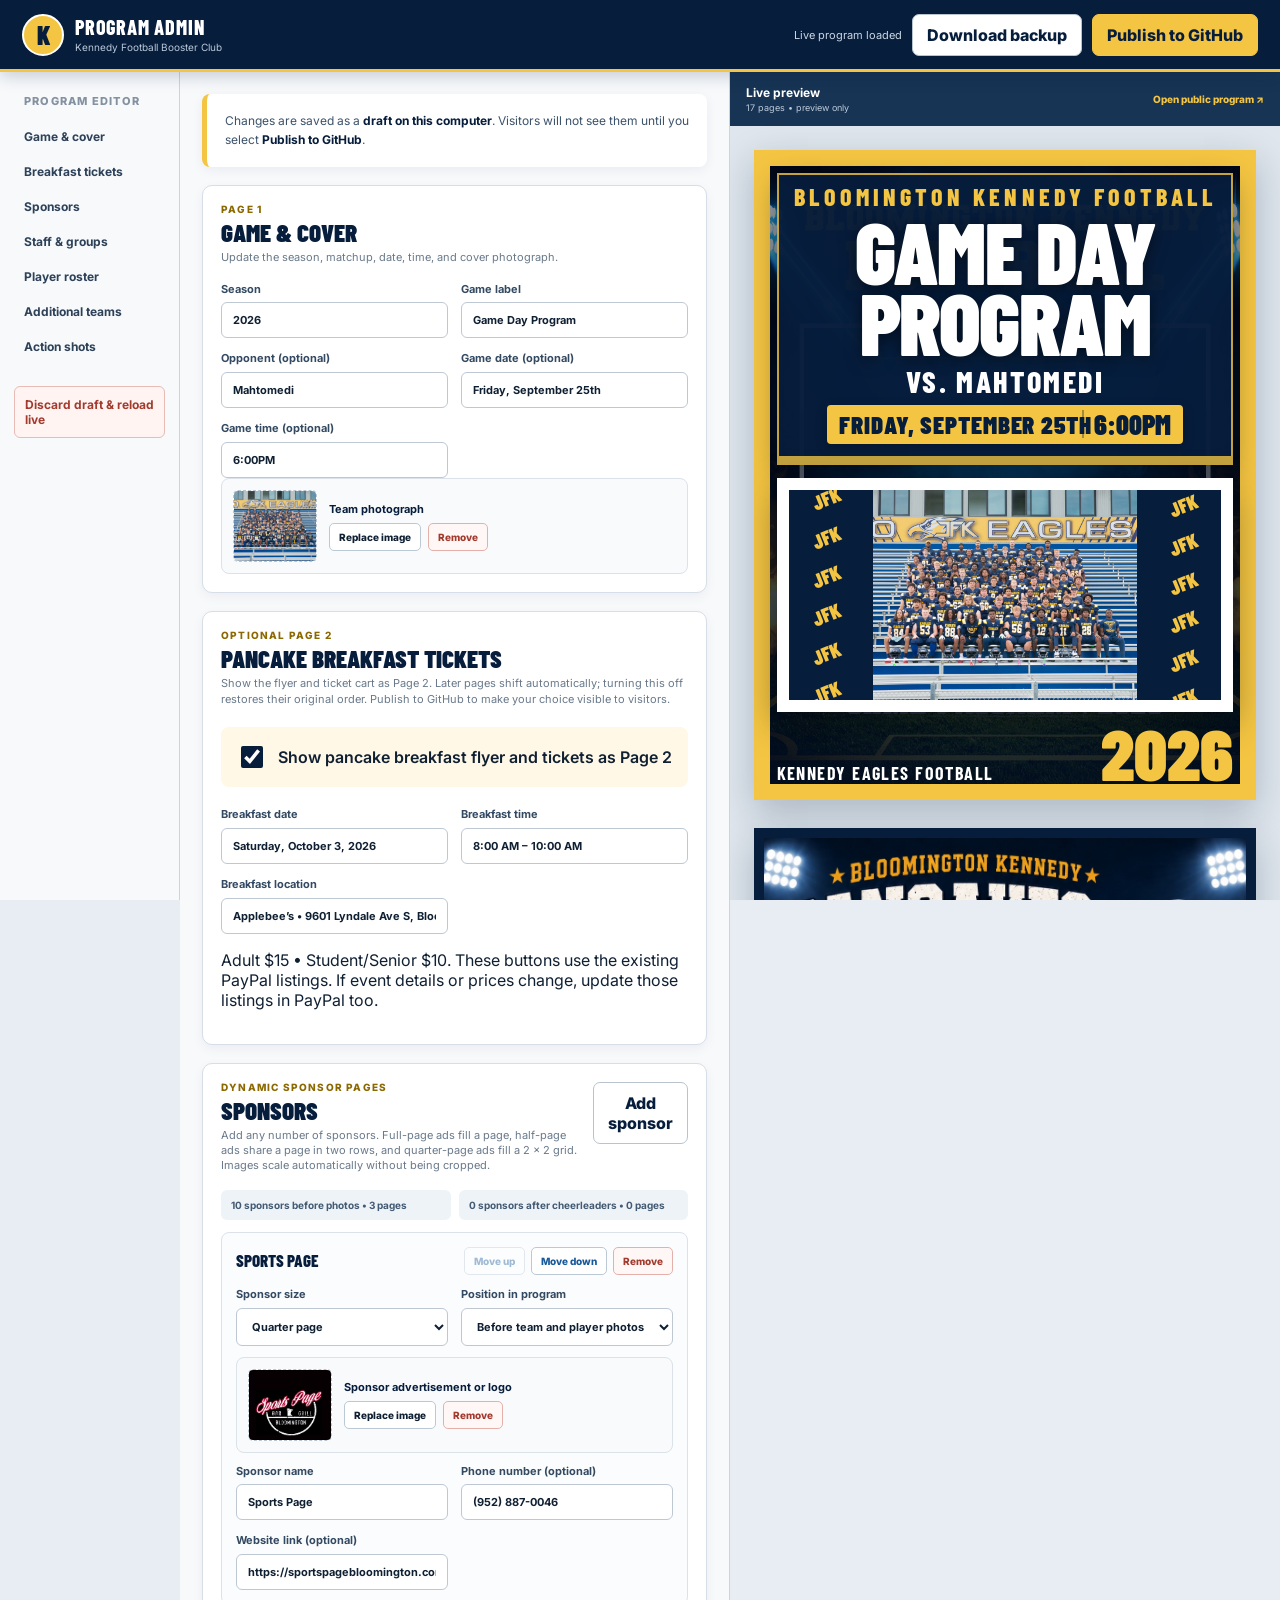
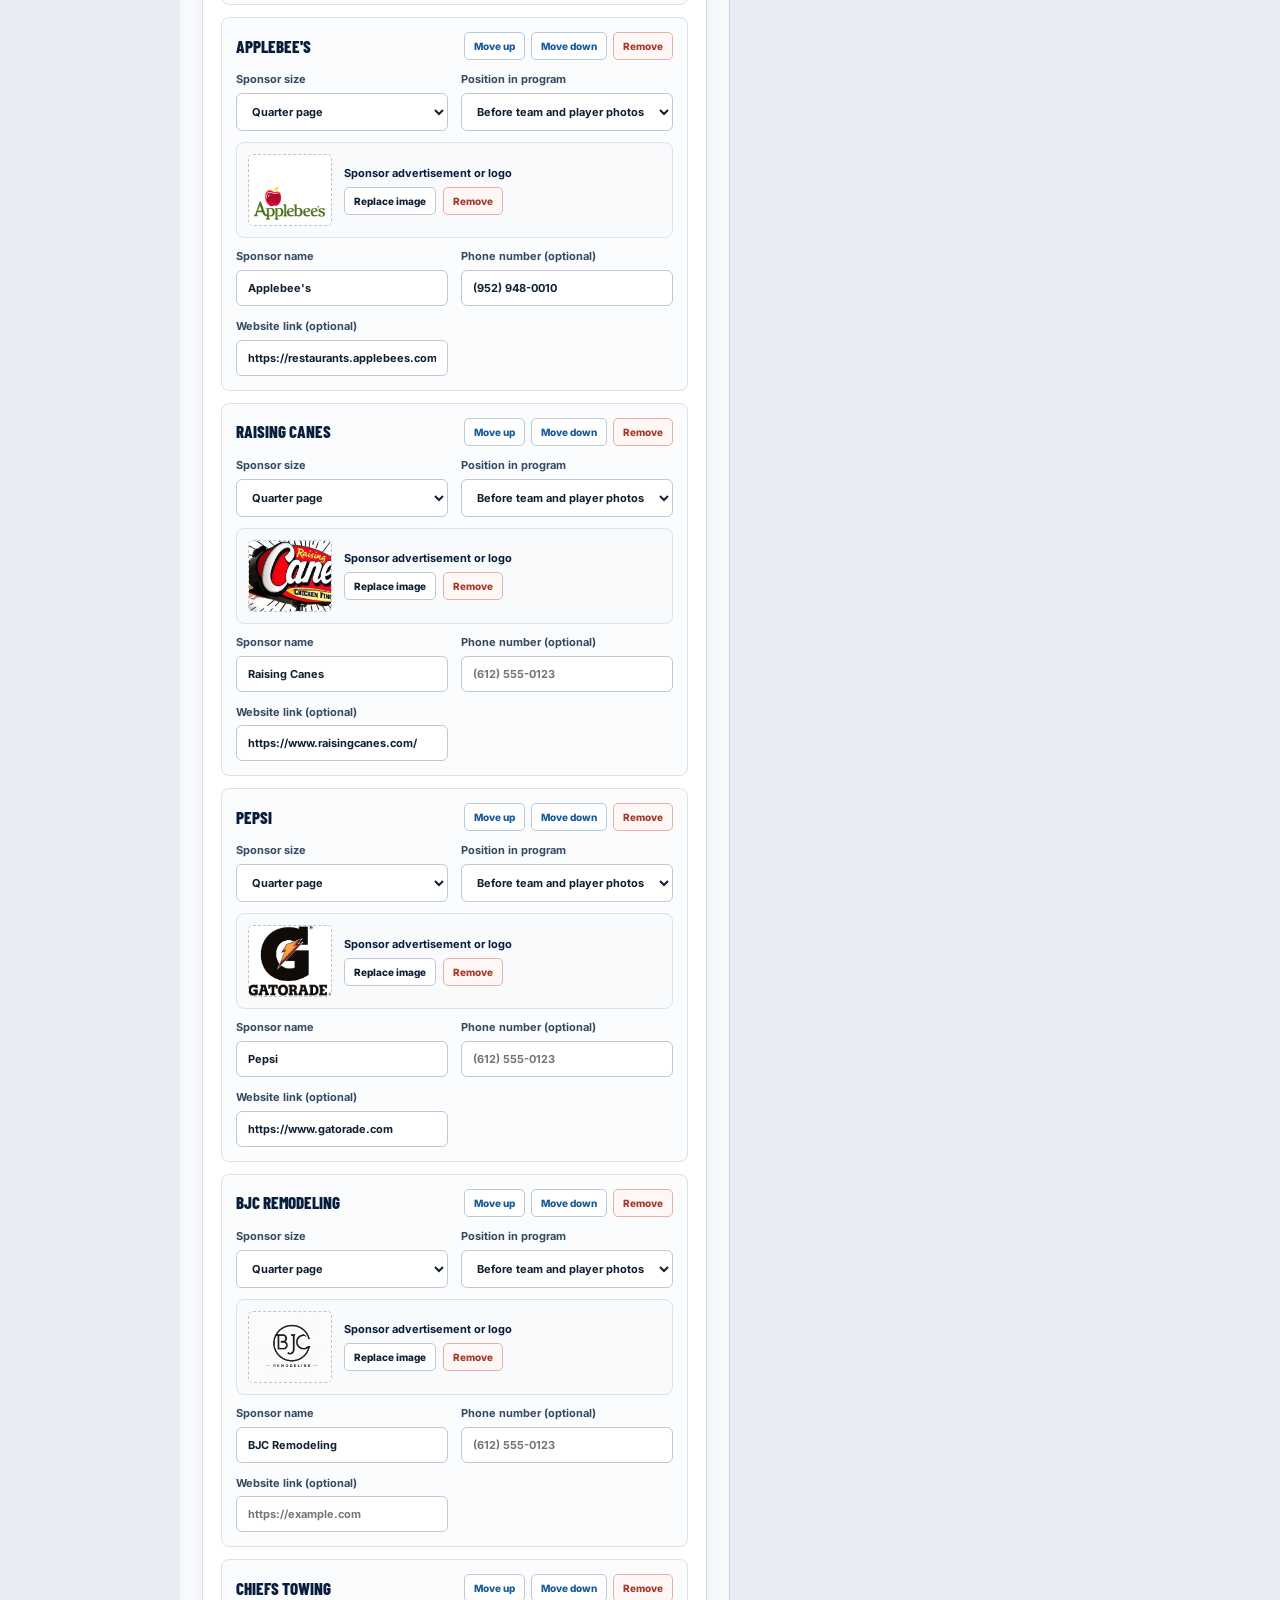
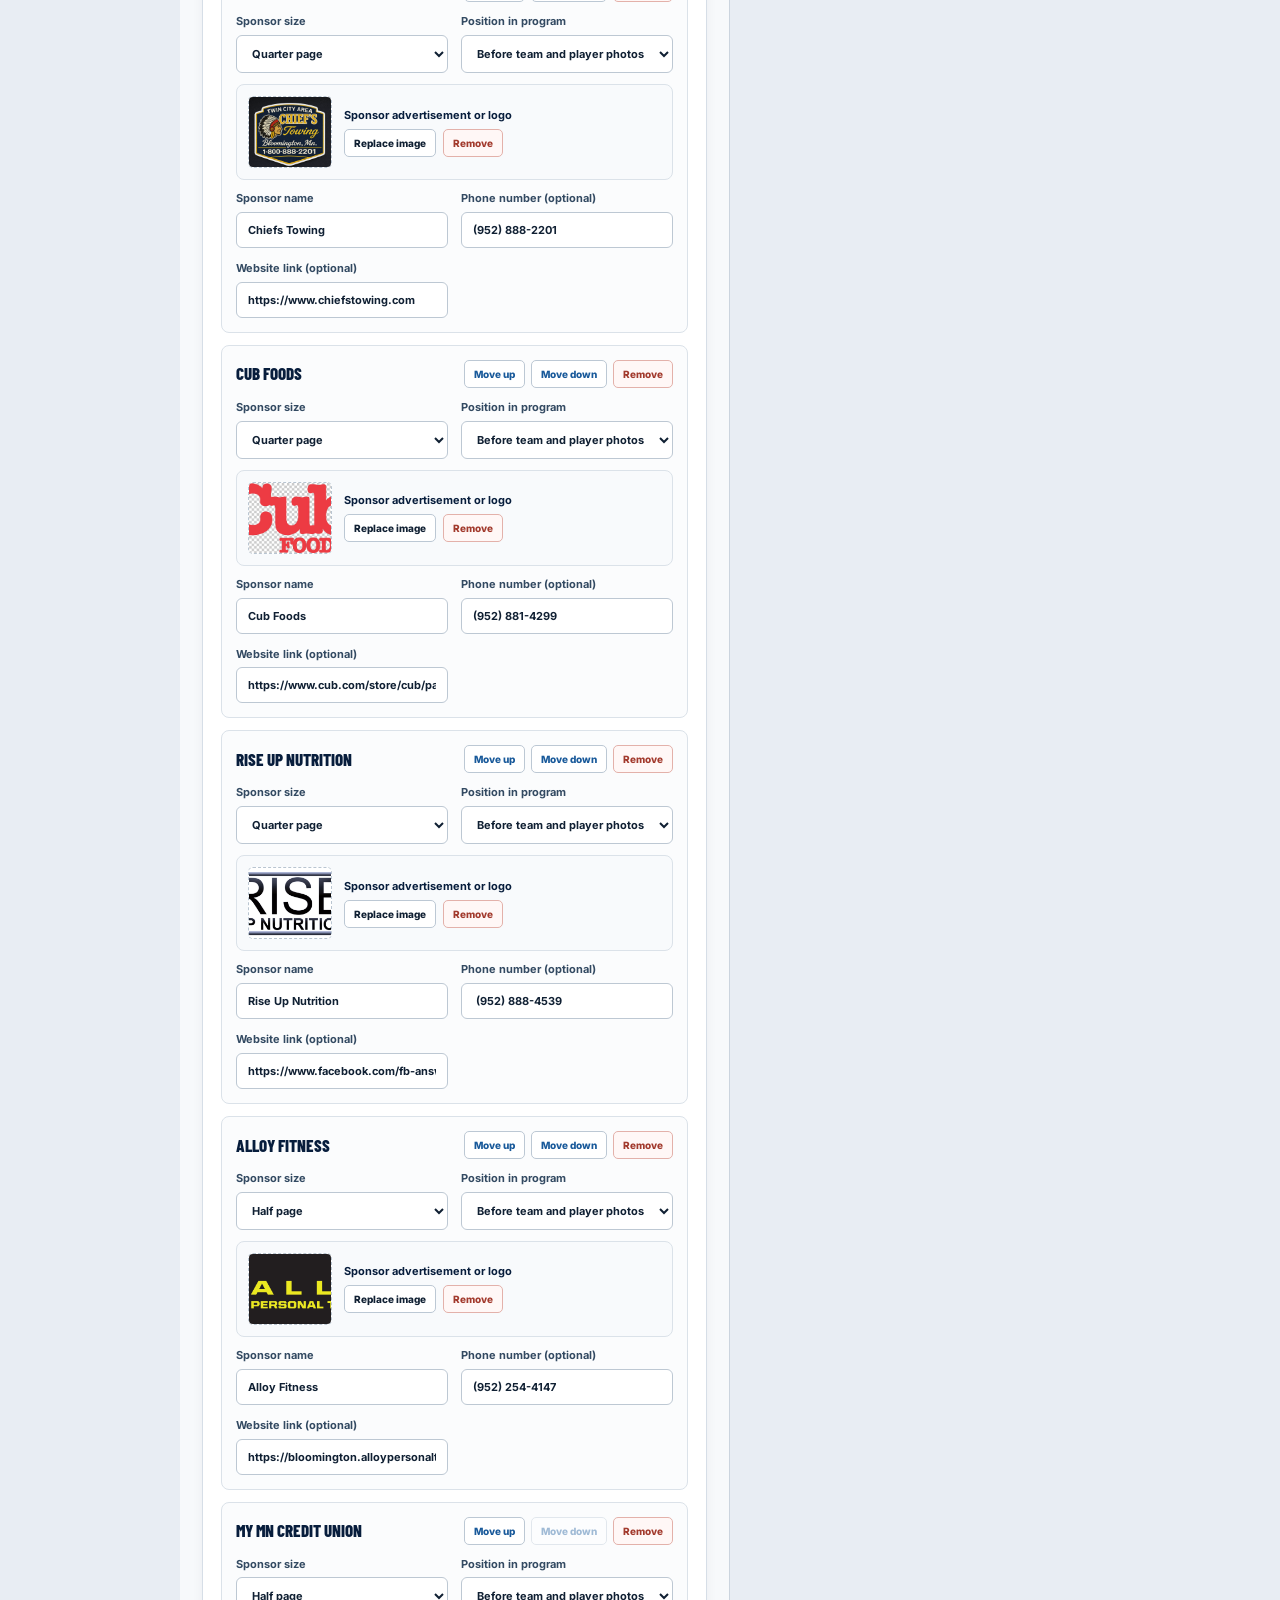
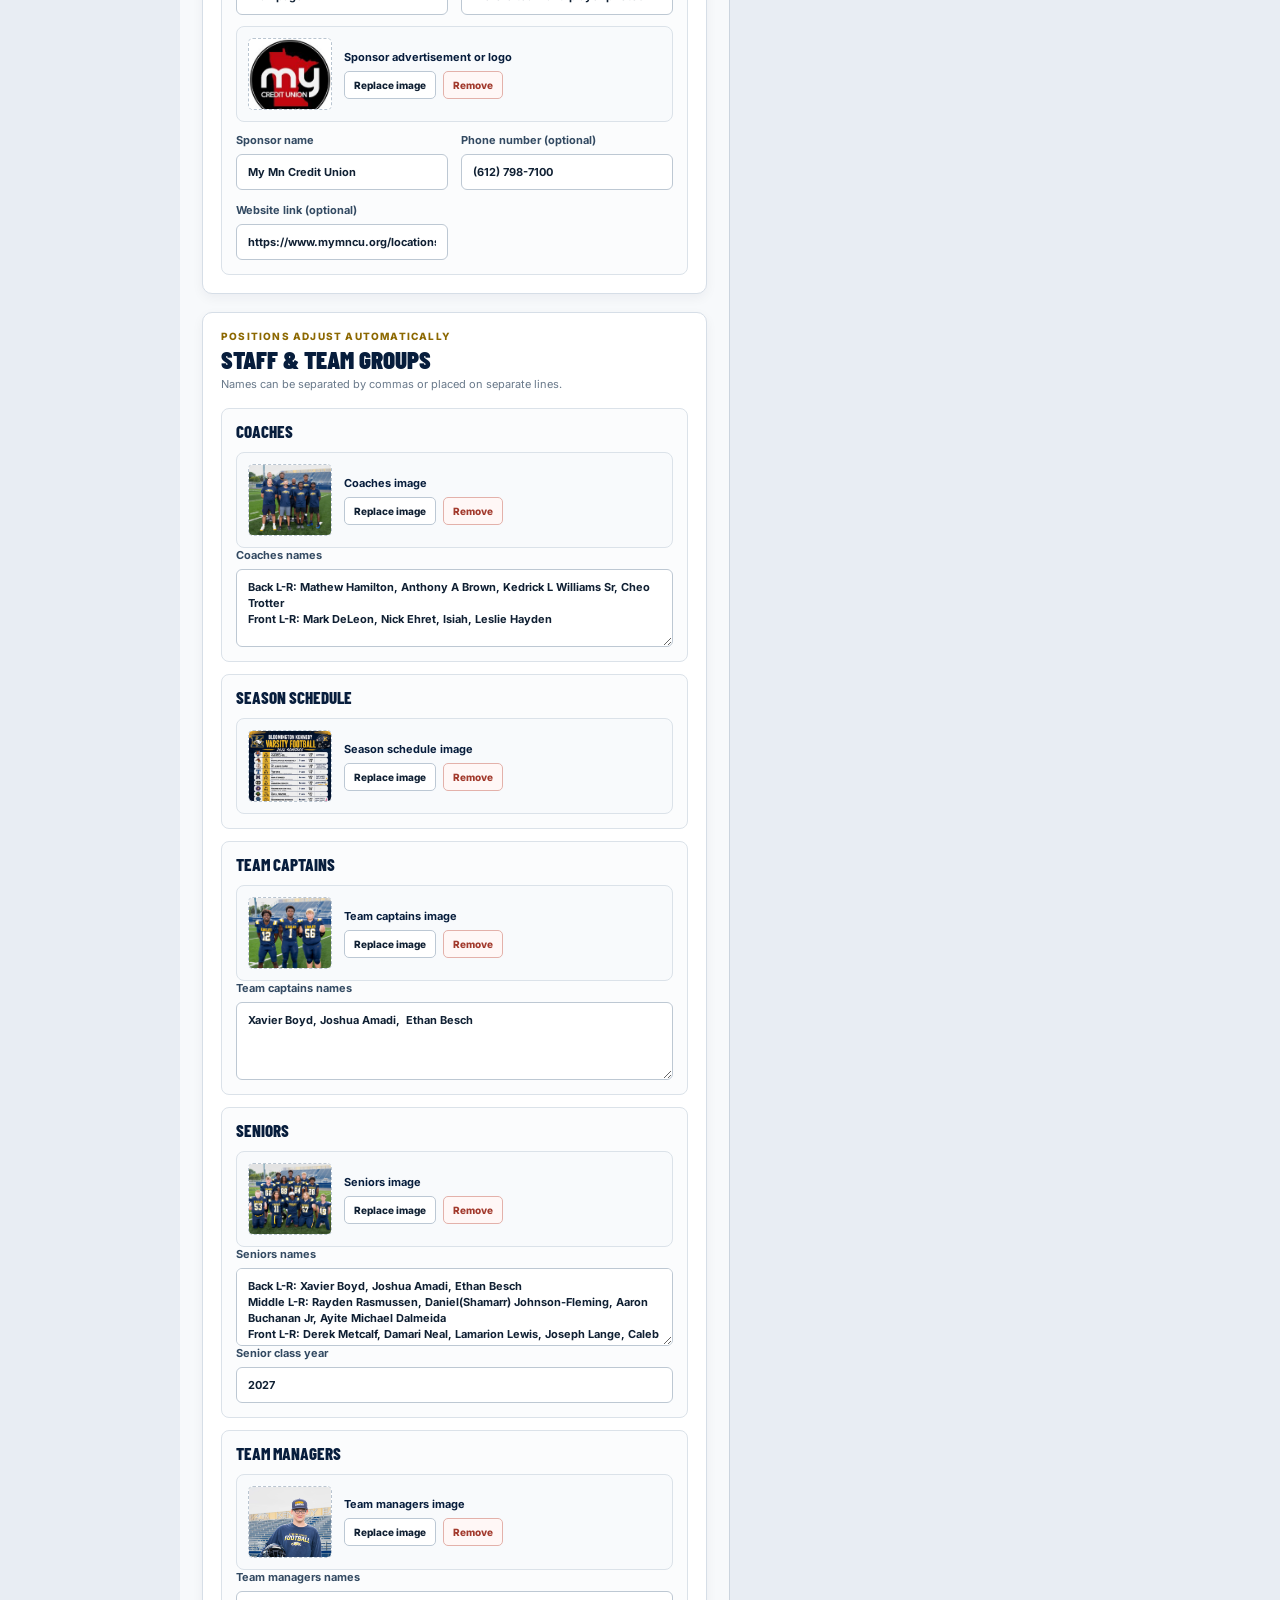
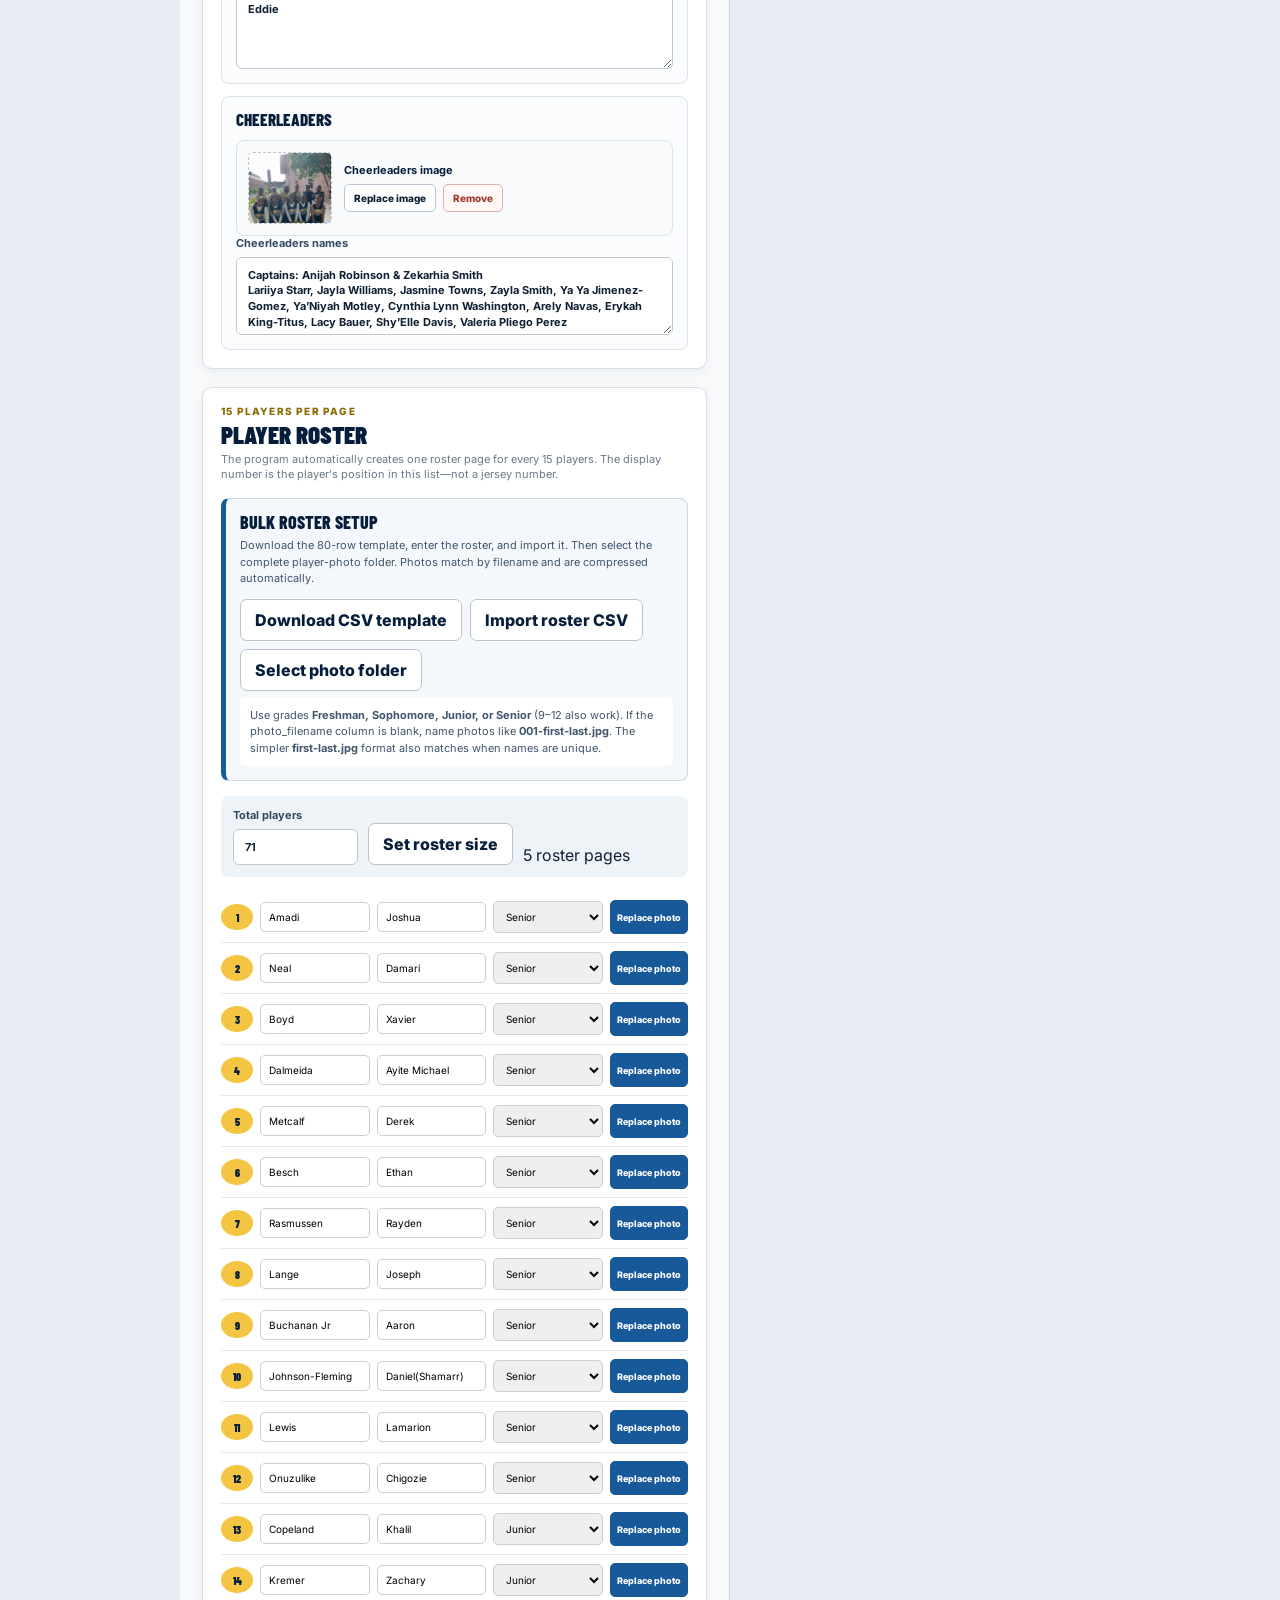
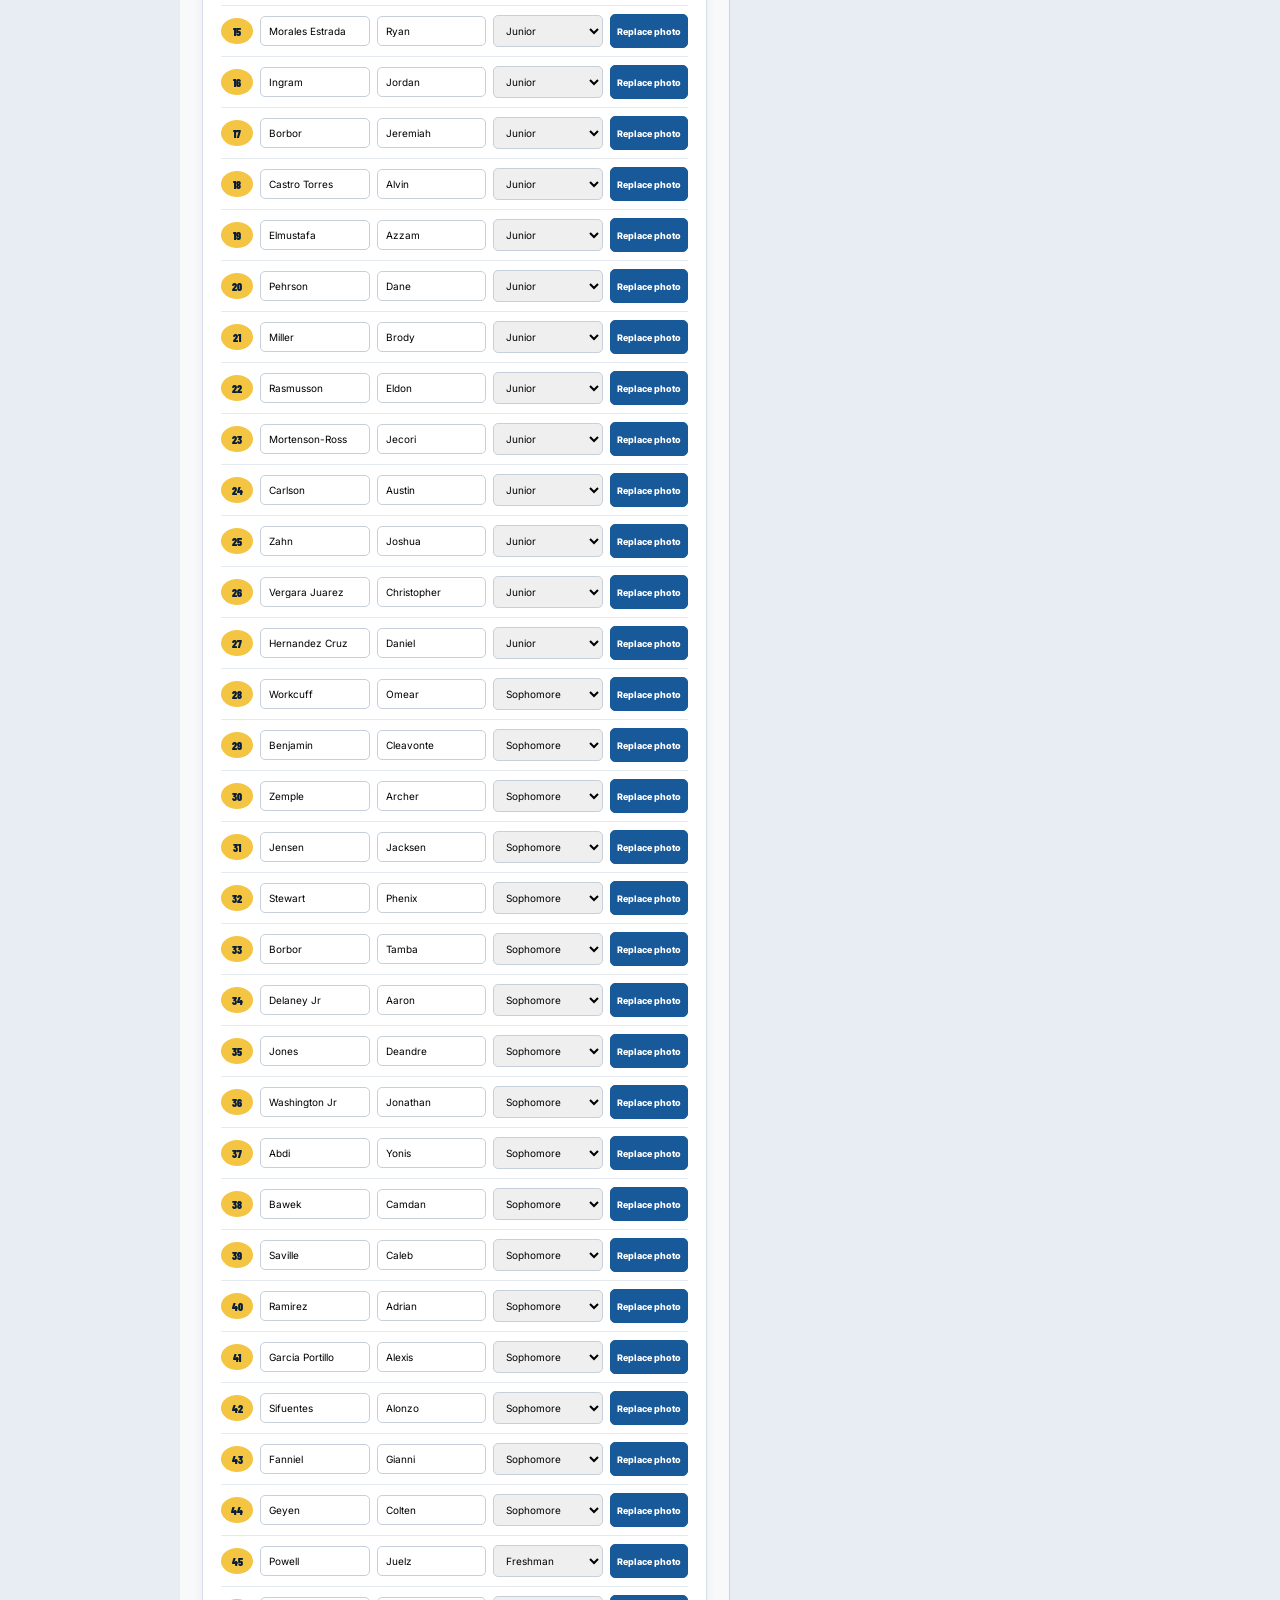
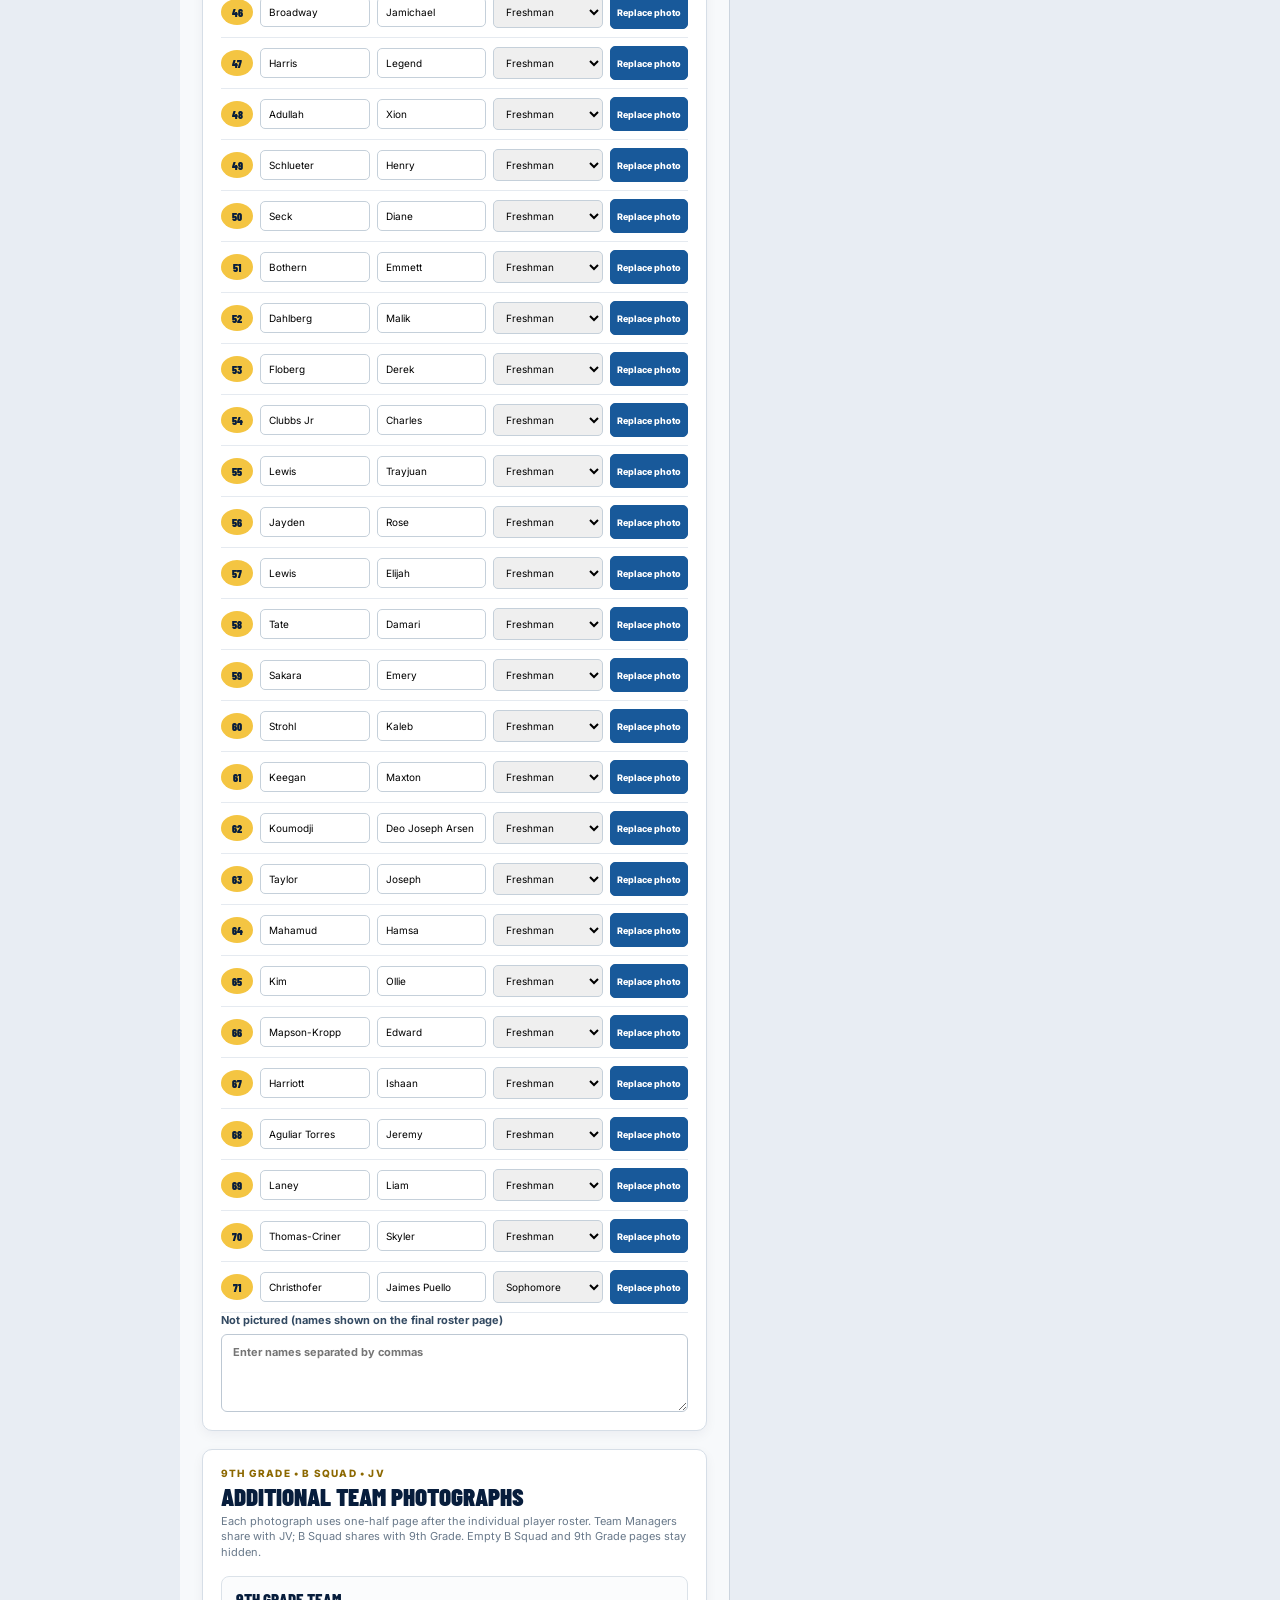
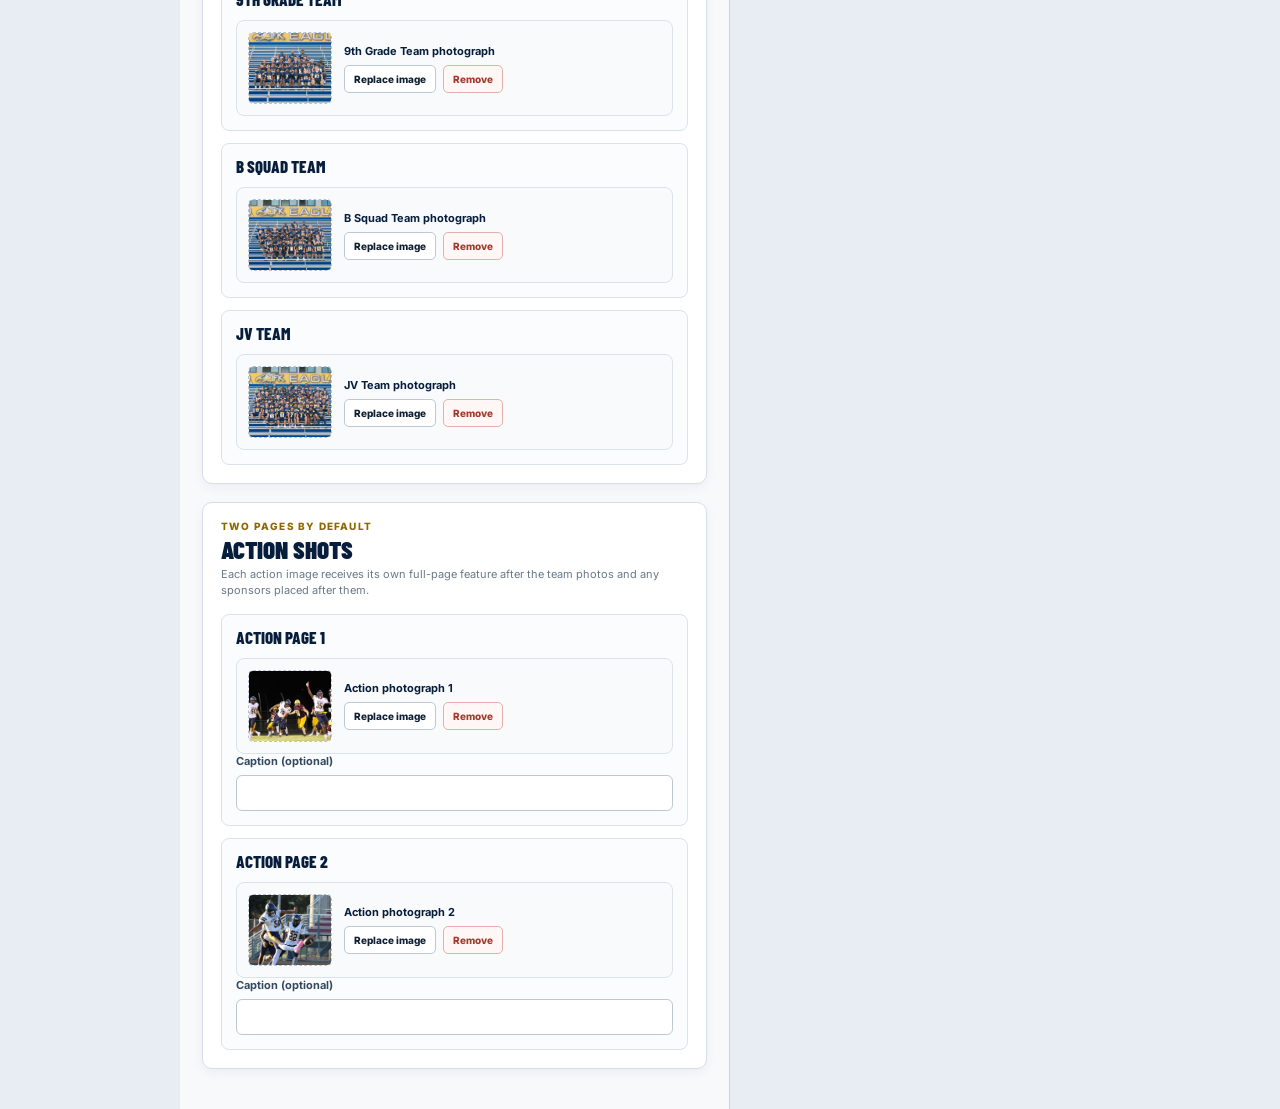
==== admin/index.html @ 20995c1d "Clarify breakfast purchase button and show supported payment methods" ====
<!doctype html>
<html lang="en">
  <head>
    <meta charset="utf-8" />
    <meta name="viewport" content="width=device-width, initial-scale=1" />
    <meta name="robots" content="noindex, nofollow" />
    <meta name="theme-color" content="#071d3c" />
    <title>Program Admin | Kennedy Football</title>
    <link rel="preconnect" href="https://fonts.googleapis.com" />
    <link rel="preconnect" href="https://fonts.gstatic.com" crossorigin />
    <link href="https://fonts.googleapis.com/css2?family=Barlow+Condensed:wght@500;600;700;800;900&family=Inter:wght@400;500;600;700&display=swap" rel="stylesheet" />
    <link rel="stylesheet" href="../styles.css?v=20260921-breakfast3" />
    <link rel="stylesheet" href="./admin.css?v=20260921-breakfast3" />
    <script type="module" src="./admin.js?v=20260921-breakfast3"></script>
  </head>
  <body class="admin-body">
    <header class="admin-header">
      <a class="admin-brand" href="../">
        <span class="brand-mark">K</span>
        <span><strong>Program Admin</strong><small>Kennedy Football Booster Club</small></span>
      </a>
      <div class="admin-actions">
        <span class="save-state" id="save-state">Loading…</span>
        <button class="button secondary" id="download-backup" type="button">Download backup</button>
        <button class="button primary" id="open-publish" type="button">Publish to GitHub</button>
      </div>
    </header>

    <div class="admin-layout">
      <aside class="admin-nav" aria-label="Editor sections">
        <p>Program editor</p>
        <a href="#game">Game & cover</a>
        <a href="#breakfast">Breakfast tickets</a>
        <a href="#sponsors">Sponsors</a>
        <a href="#staff">Staff & groups</a>
        <a href="#roster">Player roster</a>
        <a href="#team-photos">Additional teams</a>
        <a href="#gallery">Action shots</a>
        <button id="reload-live" type="button">Discard draft & reload live</button>
      </aside>

      <main class="admin-editor" id="editor">
        <div class="editor-loading">Loading the current program…</div>
      </main>

      <aside class="preview-panel">
        <div class="preview-toolbar">
          <div><strong>Live preview</strong><span id="preview-count"></span></div>
          <a href="../" target="_blank" rel="noopener">Open public program ↗</a>
        </div>
        <div class="preview-stage" id="preview"></div>
      </aside>
    </div>

    <dialog class="publish-dialog" id="publish-dialog">
      <form method="dialog" class="dialog-card" id="publish-form">
        <header>
          <div>
            <span class="eyebrow">Approved changes only</span>
            <h2>Publish to GitHub</h2>
          </div>
          <button class="icon-button" id="close-publish" type="button" aria-label="Close publish window">×</button>
        </header>

        <p class="security-note"><strong>Your token is never saved.</strong> Use a fine-grained GitHub token limited to this program repository with <em>Contents: Read and write</em>. Never send the token by email or share it with anyone.</p>

        <div class="field-grid two-columns">
          <label class="field"><span>GitHub username or organization</span><input id="github-owner" autocomplete="off" required /></label>
          <label class="field"><span>Repository name</span><input id="github-repo" autocomplete="off" required /></label>
          <label class="field"><span>Branch</span><input id="github-branch" value="main" autocomplete="off" required /></label>
          <label class="field"><span>Fine-grained token</span><input id="github-token" type="password" autocomplete="off" required /></label>
        </div>

        <div class="publish-summary" id="publish-summary"></div>
        <div class="publish-progress" id="publish-progress" hidden><span></span></div>
        <p class="publish-message" id="publish-message" role="status"></p>

        <footer>
          <button class="button secondary" id="cancel-publish" type="button">Cancel</button>
          <button class="button primary" id="confirm-publish" type="submit">Publish approved changes</button>
        </footer>
      </form>
    </dialog>
  </body>
</html>
---- styles.css ----
:root {
  --navy: #071d3c;
  --navy-2: #0d2d55;
  --blue: #18599a;
  --gold: #f4c542;
  --gold-deep: #d69b13;
  --cream: #fff8e6;
  --paper: #fffdf8;
  --ink: #102033;
  --muted: #667085;
  --line: rgba(7, 29, 60, 0.15);
  --page-width: min(850px, calc(100vw - 32px));
  color-scheme: light;
  font-family: Inter, system-ui, -apple-system, BlinkMacSystemFont, "Segoe UI", sans-serif;
  font-synthesis: none;
}

* { box-sizing: border-box; }

html { scroll-behavior: smooth; }

body {
  margin: 0;
  color: var(--ink);
  background:
    radial-gradient(circle at 10% 0%, rgba(24, 89, 154, 0.14), transparent 28rem),
    #eef2f6;
}

button, input, select, textarea { font: inherit; }

.site-header {
  position: sticky;
  z-index: 20;
  top: 0;
  display: flex;
  align-items: center;
  justify-content: space-between;
  gap: 16px;
  min-height: 72px;
  padding: 12px clamp(16px, 4vw, 48px);
  color: white;
  border-bottom: 3px solid var(--gold);
  background: rgba(7, 29, 60, 0.97);
  box-shadow: 0 6px 24px rgba(7, 29, 60, 0.2);
  backdrop-filter: blur(10px);
}

.brand {
  display: inline-flex;
  align-items: center;
  gap: 12px;
  min-width: 0;
  color: inherit;
  text-decoration: none;
}

.brand-mark {
  display: grid;
  width: 42px;
  height: 42px;
  flex: 0 0 auto;
  place-items: center;
  color: var(--navy);
  border: 2px solid white;
  border-radius: 50%;
  background: var(--gold);
  font: 900 26px/1 "Barlow Condensed", sans-serif;
}

.brand strong, .brand small { display: block; }
.brand strong { font: 800 19px/1 "Barlow Condensed", sans-serif; letter-spacing: 0.03em; text-transform: uppercase; }
.brand small { margin-top: 3px; color: #c8d5e5; font-size: 11px; }

.header-actions { display: flex; align-items: center; gap: 12px; }
.page-count { color: #c8d5e5; font-size: 12px; }

.print-button {
  padding: 10px 14px;
  color: var(--navy);
  border: 0;
  border-radius: 8px;
  background: var(--gold);
  box-shadow: inset 0 -2px 0 rgba(0, 0, 0, 0.14);
  font-weight: 800;
  cursor: pointer;
}

.print-button:hover { background: #ffd45a; }

main { padding: clamp(22px, 4vw, 48px) 0 64px; }

.program-stack {
  display: grid;
  justify-items: center;
  gap: clamp(24px, 5vw, 52px);
}

.program-page {
  position: relative;
  width: var(--page-width);
  aspect-ratio: 8.5 / 11;
  overflow: hidden;
  color: var(--ink);
  background: var(--paper);
  box-shadow: 0 18px 50px rgba(7, 29, 60, 0.2), 0 2px 8px rgba(7, 29, 60, 0.12);
}

.program-page::before {
  position: absolute;
  z-index: 2;
  inset: 0;
  border: clamp(5px, 0.8vw, 10px) solid var(--navy);
  pointer-events: none;
  content: "";
}

.program-page::after {
  position: absolute;
  z-index: 3;
  right: 0;
  bottom: 0;
  width: 18%;
  height: 8px;
  background: var(--gold);
  content: "";
}

.page-number {
  position: absolute;
  z-index: 10;
  right: 17px;
  bottom: 12px;
  display: grid;
  min-width: 30px;
  height: 30px;
  padding: 0 7px;
  place-items: center;
  color: white;
  border-radius: 50%;
  background: var(--navy);
  font: 800 14px/1 "Barlow Condensed", sans-serif;
}

.section-heading {
  display: flex;
  align-items: end;
  justify-content: space-between;
  gap: 12px;
  padding: 1.6% 2.3% 1.2%;
  color: white;
  background: var(--navy);
}

.section-heading h2 {
  margin: 0;
  font: 900 clamp(22px, 4.2vw, 50px)/0.88 "Barlow Condensed", sans-serif;
  letter-spacing: 0.01em;
  text-transform: uppercase;
}

.section-kicker {
  order: 2;
  color: var(--gold);
  font: 700 clamp(8px, 1.2vw, 13px)/1 Inter, sans-serif;
  letter-spacing: 0.12em;
  text-align: right;
  text-transform: uppercase;
}

.media-frame { position: relative; overflow: hidden; background: #d9e0e8; }
.media-frame img { display: block; width: 100%; height: 100%; object-fit: cover; }

.branded-media {
  isolation: isolate;
  background: var(--navy) !important;
}

.branded-media > img,
.branded-media > .image-placeholder {
  position: relative;
  z-index: 1;
}

.jfk-pattern {
  position: absolute;
  z-index: 0;
  inset: -5%;
  display: grid;
  grid-template-columns: repeat(4, minmax(0, 1fr));
  grid-template-rows: repeat(6, minmax(0, 1fr));
  align-items: center;
  justify-items: center;
  overflow: hidden;
  pointer-events: none;
}

.jfk-pattern span {
  color: var(--gold);
  font: 900 clamp(10px, 1.8vw, 20px)/1 "Barlow Condensed", sans-serif;
  letter-spacing: .02em;
  transform: rotate(-22deg);
}

.jfk-pattern span:nth-child(even) { transform: translateY(35%) rotate(-22deg); }

.image-placeholder {
  display: grid;
  width: 100%;
  height: 100%;
  min-height: 72px;
  place-content: center;
  gap: 6px;
  color: #6f7d8c;
  background:
    linear-gradient(135deg, rgba(255,255,255,.55) 25%, transparent 25%) 0 0 / 18px 18px,
    linear-gradient(315deg, rgba(255,255,255,.55) 25%, transparent 25%) 0 0 / 18px 18px,
    #dce3ea;
  text-align: center;
}

.image-placeholder span { color: var(--gold-deep); font-size: clamp(18px, 4vw, 42px); }
.image-placeholder strong { padding: 0 8px; font: 800 clamp(9px, 1.5vw, 16px)/1.1 "Barlow Condensed", sans-serif; letter-spacing: 0.08em; text-transform: uppercase; }

/* Cover */
.cover-page {
  display: grid;
  grid-template-rows: auto minmax(0, 1fr) auto;
  gap: 2%;
  padding: 4.5% 4.5% 3.5%;
  color: white;
  background:
    linear-gradient(to bottom, rgba(2, 14, 33, 0.35), rgba(2, 14, 33, 0.92)),
    url("./assets/template/cover-base.png") center / cover,
    var(--navy);
}

.cover-page::before { border-width: clamp(8px, 1.4vw, 16px); border-color: var(--gold); }
.cover-page::after { display: none; }
.cover-page .page-number { display: none; }

.cover-title {
  position: relative;
  z-index: 3;
  margin: 0;
  padding: 2.3% 3% 2.8%;
  border: 2px solid rgba(244, 197, 66, .8);
  border-bottom-width: clamp(5px, .8vw, 9px);
  background: rgba(7, 29, 60, .96);
  box-shadow: 0 10px 28px rgba(0, 0, 0, .35);
  text-align: center;
  text-transform: uppercase;
}
.cover-kicker { color: var(--gold); font: 800 clamp(12px, 2.2vw, 24px)/1 "Barlow Condensed", sans-serif; letter-spacing: .17em; }
.cover-title h1 { max-width: 90%; margin: 1.5% auto 0; font: 900 clamp(42px, 8vw, 86px)/0.82 "Barlow Condensed", sans-serif; letter-spacing: -0.02em; text-shadow: 0 3px 16px rgba(0,0,0,.5); }
.cover-opponent { margin: 2% 0 0; color: white; font: 800 clamp(16px, 3vw, 30px)/1 "Barlow Condensed", sans-serif; letter-spacing: .08em; }
.cover-game-details { display: flex; flex-wrap: nowrap; align-items: center; justify-content: center; gap: 3%; width: fit-content; max-width: 96%; margin: 2.2% auto 0; padding: 1.2% 3%; color: var(--navy); border-radius: 4px; background: var(--gold); box-shadow: 0 4px 12px rgba(0,0,0,.22); white-space: nowrap; }
.cover-game-date { flex: 0 1 auto; min-width: 0; font: 900 clamp(12px, 2.35vw, 25px)/1 "Barlow Condensed", sans-serif; letter-spacing: .035em; white-space: nowrap; }
.cover-game-time { flex: 0 0 auto; padding-left: 3%; border-left: 2px solid rgba(7,29,60,.35); font: 900 clamp(13px, 2.65vw, 28px)/1 "Barlow Condensed", sans-serif; white-space: nowrap; }

.team-photo {
  z-index: 3;
  align-self: stretch;
  width: 100%;
  height: auto;
  min-height: 0;
  border: clamp(6px, 1vw, 12px) solid white;
  background: rgba(7, 29, 60, .92);
  box-shadow: 0 12px 34px rgba(0,0,0,.4);
}

.team-photo img { object-fit: contain; object-position: center; }

.cover-footer {
  position: relative;
  z-index: 3;
  display: flex;
  align-items: end;
  justify-content: space-between;
  gap: 16px;
  text-transform: uppercase;
}

.cover-footer span { font: 700 clamp(10px, 1.6vw, 18px)/1 "Barlow Condensed", sans-serif; letter-spacing: .08em; }
.cover-footer strong { color: var(--gold); font: 900 clamp(34px, 7vw, 72px)/.8 "Barlow Condensed", sans-serif; }

/* Sponsors */
.sponsor-page { display: grid; padding: 3.5% 3.5% 5.2%; background: linear-gradient(180deg, white, #faf8f1); }
.sponsor-grid { display: grid; width: 100%; height: auto; min-height: 0; overflow: hidden; grid-template: repeat(2, minmax(0, 1fr)) / repeat(2, minmax(0, 1fr)); grid-auto-flow: row dense; gap: 2.2%; }
.sponsor-slot { display: grid; min-width: 0; min-height: 0; grid-template-rows: minmax(0, 1fr) auto; overflow: hidden; color: var(--navy); border: 2px solid rgba(7,29,60,.18); border-radius: 4px; background: white; text-align: center; }
.sponsor-size-full { grid-column: span 2; grid-row: span 2; }
.sponsor-size-half { grid-column: span 2; }
.sponsor-size-quarter { grid-column: span 1; }
.sponsor-creative { display: grid; min-width: 0; min-height: 0; place-content: center; overflow: hidden; padding: 3%; }
.sponsor-creative.has-image { display: flex; align-items: center; justify-content: center; }
.sponsor-creative img { display: block; width: 100%; height: 100%; min-width: 0; min-height: 0; object-fit: contain; object-position: center; }
.sponsor-creative strong { font: 800 clamp(12px, 2.4vw, 25px)/1 "Barlow Condensed", sans-serif; text-transform: uppercase; }
.sponsor-placeholder-mark { display: inline-block; margin: 0 auto 2%; padding: .5em .8em; color: var(--navy); background: var(--gold); font: 900 clamp(9px, 1.4vw, 14px)/1 "Barlow Condensed", sans-serif; letter-spacing: .12em; }
.sponsor-info { display: flex; min-width: 0; flex-wrap: wrap; align-items: center; justify-content: space-between; gap: 3% 2%; padding: 1.2% 2%; color: white; border-top: 4px solid var(--gold); background: var(--navy); text-align: left; }
.sponsor-name { flex: 1 1 auto; min-width: 0; font: 800 clamp(9px, 1.5vw, 16px)/1 "Barlow Condensed", sans-serif; overflow-wrap: anywhere; text-transform: uppercase; white-space: normal; }
.sponsor-contacts { display: flex; flex: 1 1 auto; flex-wrap: wrap; justify-content: flex-end; gap: .25em .8em; min-width: 0; }
.sponsor-contacts a { min-width: 0; color: white; font-size: clamp(7px, 1vw, 11px); font-weight: 700; line-height: 1.15; overflow-wrap: anywhere; white-space: normal; }
.sponsor-size-quarter .sponsor-info { display: grid; align-content: center; gap: 3px; }
.sponsor-size-quarter .sponsor-contacts { display: grid; justify-content: stretch; gap: 2px; }

/* Coaches, captains, seniors */
.coaches-page, .features-page, .people-page { display: grid; grid-template-rows: 1fr 1fr; padding: 2.4%; gap: 1.4%; }
.half-section, .feature-half { display: grid; min-height: 0; grid-template-rows: auto 1fr auto; overflow: hidden; border: 1px solid var(--line); background: white; }
.half-section .media-frame, .feature-half .media-frame { min-height: 0; }
.coaches-block .media-frame, .feature-half .media-frame { background: white; }
.coaches-block .media-frame img, .feature-half .media-frame img { object-fit: contain; object-position: center; }
.name-strip { min-height: 6.2%; margin: 0; padding: 1.3% 2%; color: var(--navy); border-top: 4px solid var(--gold); background: var(--cream); font: 700 clamp(9px, 1.45vw, 15px)/1.25 "Barlow Condensed", sans-serif; text-align: center; white-space: pre-line; }
.schedule-block .media-frame { background: white; }
.schedule-block .media-frame img { object-fit: contain; }

/* Roster */
.roster-page { display: grid; grid-template-rows: auto 1fr auto; padding: 3.2%; gap: 1.5%; }
.player-grid { display: grid; min-height: 0; grid-template-columns: repeat(5, 1fr); grid-template-rows: repeat(3, minmax(0, 1fr)); gap: 1.2%; }
.player-card { display: grid; min-width: 0; min-height: 0; grid-template-rows: minmax(0, 1fr) 24%; overflow: hidden; border: 1px solid rgba(7,29,60,.25); background: white; box-shadow: 0 3px 8px rgba(7,29,60,.1); }
.player-photo { min-height: 0; }
.player-label { display: grid; grid-template-columns: minmax(0, 1fr); align-items: stretch; min-width: 0; min-height: 0; overflow: hidden; color: white; background: var(--navy); }
.player-name { display: grid; min-width: 0; min-height: 0; height: 100%; grid-template-rows: minmax(0, 1fr) auto; overflow: hidden; padding: 3% 5% 2.5%; }
.player-name strong, .player-name span { display: block; }
.player-name strong { align-self: center; overflow-wrap: anywhere; font: 800 clamp(8px, 1.18vw, 12.5px)/1 "Barlow Condensed", sans-serif; text-transform: uppercase; white-space: normal; }
.player-name.is-long strong { font-size: clamp(6.8px, .98vw, 10.25px); line-height: .94; }
.player-name.is-extra-long strong { font-size: clamp(6px, .84vw, 8.8px); line-height: .9; }
.player-name span { align-self: end; margin-top: 1px; color: #cad7e5; font-size: clamp(6px, .9vw, 9.5px); line-height: 1; }
.not-pictured { display: flex; align-items: baseline; gap: 2%; padding: 1.2% 2%; color: var(--navy); background: var(--gold); }
.not-pictured strong { flex: 0 0 auto; font: 900 clamp(10px, 1.5vw, 16px)/1 "Barlow Condensed", sans-serif; text-transform: uppercase; }
.not-pictured p { margin: 0; font-size: clamp(7px, 1vw, 11px); }

/* Additional team photographs and cheerleaders */
.team-photo-half { grid-template-rows: auto minmax(0, 1fr); }
.team-photo-half .media-frame { min-height: 0; }
.team-photo-half .media-frame img { object-fit: contain; object-position: center; }
.cheer-page { display: grid; min-height: 0; grid-template-rows: minmax(0, 1fr); padding: 1.2%; }
.cheer-page > .feature-half { min-height: 0; border-width: 0; }
.cheer-page > .feature-half .media-frame img { object-fit: contain; object-position: center; }
.cheer-page > .feature-half .name-strip { padding-block: .8%; }

/* Action */
.action-page { display: grid; grid-template-rows: auto 1fr auto; padding: 3.2%; gap: 1.4%; background: var(--navy); }
.action-page .section-heading { color: var(--navy); background: var(--gold); }
.action-page .section-kicker { color: var(--navy); }
.action-photo { min-height: 0; border: clamp(5px, .8vw, 10px) solid white; }
.action-caption { margin: 0; padding: 1.2% 2%; color: white; border-left: 6px solid var(--gold); font: 700 clamp(9px, 1.4vw, 15px)/1.3 "Barlow Condensed", sans-serif; }

.load-error { display: grid; gap: 8px; width: min(560px, calc(100vw - 32px)); padding: 32px; color: #7a271a; border: 1px solid #f4b8ad; border-radius: 12px; background: #fff0ed; }
.site-footer { display: flex; justify-content: space-between; gap: 16px; padding: 26px clamp(16px, 4vw, 48px); color: #c8d5e5; border-top: 4px solid var(--gold); background: var(--navy); font-size: 12px; }

@media (max-width: 640px) {
  :root { --page-width: calc(100vw - 16px); }
  .site-header { min-height: 64px; padding: 9px 12px; }
  .brand-mark { width: 36px; height: 36px; font-size: 22px; }
  .brand strong { font-size: 16px; }
  .brand small { font-size: 9px; }
  .page-count { display: none; }
  .print-button { padding: 9px 10px; font-size: 12px; }
  main { padding-top: 14px; }
  .program-stack { gap: 18px; }
  .program-page { box-shadow: 0 9px 28px rgba(7,29,60,.18); }
  .page-number { right: 9px; bottom: 7px; min-width: 22px; height: 22px; font-size: 10px; }
  .site-footer { display: grid; }
}

@page { size: Letter portrait; margin: 0; }

@media print {
  html, body { width: 8.5in; margin: 0; background: white; }
  .site-header, .site-footer { display: none !important; }
  main { padding: 0; }
  .program-stack { display: block; }
  .program-page { width: 8.5in; height: 11in; margin: 0; break-after: page; box-shadow: none; print-color-adjust: exact; -webkit-print-color-adjust: exact; }
  .program-page:last-child { break-after: auto; }
}

/* Optional fundraiser cart and Page 2 flyer. */
.breakfast-tickets { width: var(--page-width); max-width: 100%; padding: clamp(20px, 4vw, 40px); color: var(--ink); background: var(--paper); border-top: 7px solid var(--gold); border-radius: 12px; box-shadow: 0 10px 32px rgba(7,29,60,.14); scroll-margin-top: 90px; }
.breakfast-tickets h2 { margin: 4px 0 14px; color: var(--navy); font: 800 clamp(32px, 5vw, 48px)/1.1 'Barlow Condensed', sans-serif; }
.breakfast-kicker { margin: 0; color: var(--navy-2); font-weight: 700; text-transform: uppercase; letter-spacing: .08em; font-size: 12px; }
.breakfast-details { margin: 8px 0; font-weight: 600; }
.breakfast-tickets p { line-height: 1.6; }
.breakfast-cart { display: flex; justify-content: flex-end; margin: 18px 0; }
.breakfast-ticket-grid { display: grid; grid-template-columns: repeat(2, minmax(0, 1fr)); gap: 16px; }
.breakfast-ticket-card { min-width: 0; padding: 20px; border: 1px solid var(--line); border-radius: 10px; background: white; }
.breakfast-ticket-card h3 { margin: 0; font-size: 20px; }
.breakfast-price { margin: 8px 0 18px; font-weight: 700; }
.breakfast-receipt, .breakfast-payment-status { font-size: 13px; color: var(--muted); }
.breakfast-preview-button { display: inline-block; background: var(--gold); color: var(--navy); padding: 12px 16px; border-radius: 6px; font-weight: 700; }
@media (max-width: 550px) { .breakfast-ticket-grid { grid-template-columns: 1fr; } }
@media print { .breakfast-tickets { display: none !important; } }

.breakfast-page { display: flex; flex-direction: column; background: #071d3c; }
.breakfast-flyer { display: block; width: 100%; height: 90%; flex: 0 0 90%; min-height: 0; object-fit: cover; object-position: center top; }
.breakfast-page-actions { height: 10%; flex: 0 0 10%; display: flex; padding: 0; border: 8px solid var(--navy); border-top: 0; }
.breakfast-buy-button { width: 100%; height: 100%; border: 0; border-radius: 8px; padding: 0 12px; box-shadow: inset 0 0 0 3px #d69b13, inset 0 -5px 0 rgba(7,29,60,.18); background: var(--gold); color: var(--navy); cursor: pointer; font: 900 clamp(18px, 4vw, 38px)/1 "Barlow Condensed", sans-serif; text-transform: uppercase; letter-spacing: .045em; }
.breakfast-buy-button:focus-visible, .breakfast-close:focus-visible { outline: 3px solid #18599a; outline-offset: 3px; }
.breakfast-dialog { width: min(850px, calc(100vw - 24px)); max-height: 90vh; padding: 0; border: 0; border-radius: 12px; color: var(--ink); background: var(--paper); }
.breakfast-dialog::backdrop { background: rgba(0, 12, 30, .75); }
.breakfast-dialog .breakfast-tickets { width: 100%; box-shadow: none; border: 0; }
.breakfast-close { display: block; margin: 14px 14px 0 auto; border: 1px solid var(--line); background: white; padding: 10px 16px; border-radius: 6px; cursor: pointer; }
.breakfast-print-link { display: none; }

@media print {
  .breakfast-page-actions, .breakfast-dialog { display: none !important; }
  .breakfast-flyer { height: 90%; }
  .breakfast-print-link { display: flex; align-items: center; justify-content: center; height: 10%; margin: 0; border: 8px solid var(--navy); border-top: 0; text-align: center; color: var(--navy); background: var(--gold); font-size: 14pt; font-weight: 700; }
}

.breakfast-buy-button:hover { background: #ffda60; text-decoration: underline; }
.breakfast-buy-button:active { box-shadow: inset 0 3px 6px rgba(7,29,60,.25); }

.breakfast-buy-button { display: flex; flex-direction: column; justify-content: center; align-items: center; gap: 4px; }
.breakfast-payment-methods { font: 600 clamp(8px, 1.7vw, 13px)/1.2 Inter, sans-serif; letter-spacing: 0; text-transform: none; }
---- admin/admin.css ----
.admin-body { min-width: 1120px; min-height: 100vh; background: #e8edf3; }

.admin-header {
  position: sticky;
  z-index: 50;
  top: 0;
  display: flex;
  align-items: center;
  justify-content: space-between;
  min-height: 72px;
  padding: 10px 22px;
  color: white;
  border-bottom: 3px solid var(--gold);
  background: var(--navy);
  box-shadow: 0 4px 16px rgba(7,29,60,.2);
}

.admin-brand { display: flex; align-items: center; gap: 11px; color: white; text-decoration: none; }
.admin-brand strong, .admin-brand small { display: block; }
.admin-brand strong { font: 800 20px/1 "Barlow Condensed", sans-serif; letter-spacing: .04em; text-transform: uppercase; }
.admin-brand small { margin-top: 4px; color: #b9c9da; font-size: 10px; }
.admin-actions { display: flex; align-items: center; gap: 10px; }
.save-state { max-width: 210px; overflow: hidden; color: #cbd7e5; font-size: 11px; text-overflow: ellipsis; white-space: nowrap; }

.button { padding: 10px 14px; border: 1px solid transparent; border-radius: 7px; font-weight: 800; cursor: pointer; }
.button.primary { color: var(--navy); border-color: var(--gold); background: var(--gold); }
.button.primary:hover { background: #ffd45a; }
.button.secondary { color: var(--navy); border-color: #b8c3ce; background: white; }
.button:disabled { opacity: .55; cursor: wait; }

.admin-layout { display: grid; min-height: calc(100vh - 72px); grid-template-columns: 180px 550px minmax(390px, 1fr); }
.admin-nav { position: sticky; top: 72px; align-self: start; height: calc(100vh - 72px); padding: 24px 14px; border-right: 1px solid #ccd4dd; background: #f7f9fb; }
.admin-nav p { margin: 0 10px 12px; color: #8491a0; font: 800 11px/1 Inter, sans-serif; letter-spacing: .11em; text-transform: uppercase; }
.admin-nav a, .admin-nav button { display: block; width: 100%; padding: 10px; color: #2d4158; border: 0; border-radius: 6px; background: transparent; font-size: 12px; font-weight: 700; text-align: left; text-decoration: none; cursor: pointer; }
.admin-nav a:hover { color: var(--navy); background: #e7edf3; }
.admin-nav button { margin-top: 22px; color: #a23a2d; border: 1px solid #e8bbb4; background: #fff4f2; }

.admin-editor { min-width: 0; padding: 22px; border-right: 1px solid #cbd4de; background: #f7f9fb; }
.editor-loading { padding: 30px; color: #607185; border: 1px solid #d8dfe7; border-radius: 10px; background: white; }
.editor-intro { margin: 0 0 18px; padding: 18px; color: #3c526a; border-left: 5px solid var(--gold); border-radius: 8px; background: white; box-shadow: 0 3px 12px rgba(7,29,60,.06); font-size: 12px; line-height: 1.55; }
.editor-intro strong { color: var(--navy); }

.editor-section { scroll-margin-top: 92px; margin: 0 0 18px; padding: 18px; border: 1px solid #d6dee7; border-radius: 10px; background: white; box-shadow: 0 4px 12px rgba(7,29,60,.05); }
.section-title-row { display: flex; align-items: start; justify-content: space-between; gap: 14px; margin-bottom: 16px; }
.section-title-row h2 { margin: 0; color: var(--navy); font: 900 25px/1 "Barlow Condensed", sans-serif; text-transform: uppercase; }
.section-title-row p { margin: 5px 0 0; color: #69798a; font-size: 11px; line-height: 1.4; }
.eyebrow { display: block; margin-bottom: 6px; color: #8c6800; font: 800 10px/1 Inter, sans-serif; letter-spacing: .12em; text-transform: uppercase; }

.field-grid { display: grid; gap: 13px; }
.two-columns { grid-template-columns: 1fr 1fr; }
.field { display: grid; gap: 6px; min-width: 0; color: #334a62; font-size: 11px; font-weight: 700; }
.field > span { line-height: 1.35; }
.field input, .field select, .field textarea { width: 100%; min-width: 0; padding: 10px 11px; color: var(--ink); border: 1px solid #bdc8d3; border-radius: 6px; background: white; outline: none; }
.field textarea { min-height: 78px; resize: vertical; line-height: 1.45; }
.field input:focus, .field select:focus, .field textarea:focus { border-color: var(--blue); box-shadow: 0 0 0 3px rgba(24,89,154,.12); }

.image-control { display: grid; grid-template-columns: 84px 1fr; gap: 12px; padding: 11px; border: 1px solid #dbe2e9; border-radius: 8px; background: #f8fafc; }
.image-control-preview { display: grid; width: 84px; height: 72px; place-items: center; overflow: hidden; color: #718196; border: 1px dashed #b9c5d1; border-radius: 5px; background: white; font: 800 9px/1.2 Inter, sans-serif; text-align: center; }
.image-control-preview img { display: block; width: 100%; height: 100%; object-fit: cover; }
.image-control-body { display: grid; align-content: center; gap: 7px; min-width: 0; }
.image-control-body strong { color: var(--navy); font-size: 11px; }
.image-actions { display: flex; gap: 7px; }
.file-button, .text-button, .danger-button { display: inline-block; padding: 7px 9px; border: 1px solid #bcc8d4; border-radius: 5px; background: white; font-size: 10px; font-weight: 800; cursor: pointer; }
.file-button input { position: absolute; width: 1px; height: 1px; overflow: hidden; opacity: 0; }
.text-button { color: var(--blue); }
.danger-button { color: #a23a2d; border-color: #e3b1aa; background: #fff7f6; }

.subcard { margin-top: 12px; padding: 14px; border: 1px solid #dbe2e9; border-radius: 8px; background: #fbfcfd; }
.subcard:first-of-type { margin-top: 0; }
.subcard-header { display: flex; align-items: center; justify-content: space-between; gap: 12px; margin-bottom: 12px; }
.subcard-header strong { color: var(--navy); font: 800 17px/1 "Barlow Condensed", sans-serif; text-transform: uppercase; }
.layout-chip { padding: 5px 7px; color: #735900; border-radius: 4px; background: #fff0ad; font-size: 9px; font-weight: 800; }
.sponsor-slot-editor { display: grid; gap: 9px; margin-top: 10px; padding-top: 10px; border-top: 1px solid #e1e6ec; }
.sponsor-slot-editor:first-of-type { margin-top: 0; padding-top: 0; border-top: 0; }
.sponsor-page-summary { display: grid; grid-template-columns: 1fr 1fr; gap: 8px; margin-bottom: 12px; }
.sponsor-page-summary span { padding: 9px 10px; color: #425a72; border-radius: 6px; background: #eef3f8; font-size: 10px; font-weight: 700; }
.sponsor-order-actions { display: flex; flex-wrap: wrap; justify-content: flex-end; gap: 6px; }
.sponsor-order-actions button:disabled { opacity: .4; cursor: not-allowed; }
.sponsor-settings { margin-bottom: 11px; }
.sponsor-contact-fields { margin-top: 11px; }

.bulk-roster-tools { margin-bottom: 15px; padding: 14px; color: #40556c; border: 1px solid #cbd8e5; border-left: 5px solid var(--blue); border-radius: 8px; background: #f4f8fc; }
.bulk-roster-tools > strong { display: block; color: var(--navy); font: 800 18px/1 "Barlow Condensed", sans-serif; text-transform: uppercase; }
.bulk-roster-tools > p { margin: 6px 0 0; font-size: 11px; line-height: 1.5; }
.bulk-roster-actions { display: flex; flex-wrap: wrap; gap: 8px; margin-top: 12px; }
.bulk-file-button { position: relative; display: inline-block; }
.bulk-file-button input { position: absolute; width: 1px; height: 1px; overflow: hidden; opacity: 0; }
.bulk-roster-note { padding: 10px; border-radius: 6px; background: white; }
.bulk-roster-report { margin-top: 12px; padding: 12px; color: #334a62; border: 1px solid #c7d4e0; border-radius: 7px; background: white; }
.bulk-roster-report > strong { display: block; color: var(--navy); font-size: 12px; }
.bulk-roster-report > p { margin: 5px 0 0; font-size: 11px; line-height: 1.45; }
.bulk-roster-stats { display: flex; flex-wrap: wrap; gap: 6px; margin-top: 10px; }
.bulk-roster-stats span { padding: 6px 8px; color: #29445f; border-radius: 99px; background: #e5eef7; font-size: 9px; font-weight: 800; }
.bulk-roster-details { margin-top: 8px; border-top: 1px solid #e2e8ef; }
.bulk-roster-details summary { padding-top: 8px; color: var(--blue); font-size: 10px; font-weight: 800; cursor: pointer; }
.bulk-roster-details ul { max-height: 150px; margin: 8px 0 0; padding-left: 20px; overflow: auto; font-size: 10px; line-height: 1.55; }

.roster-tools { display: flex; align-items: end; gap: 10px; margin-bottom: 15px; padding: 12px; border-radius: 8px; background: #eef3f8; }
.roster-tools .field { width: 125px; }
.player-editor { display: grid; grid-template-columns: 32px 1fr 1fr 110px 78px; align-items: center; gap: 7px; padding: 8px 0; border-bottom: 1px solid #e5eaf0; }
.player-editor:last-child { border-bottom: 0; }
.player-editor > span { display: grid; height: 26px; place-items: center; color: var(--navy); border-radius: 50%; background: var(--gold); font: 900 11px/1 "Barlow Condensed", sans-serif; }
.player-editor input, .player-editor select { width: 100%; min-width: 0; padding: 8px; border: 1px solid #c5d0da; border-radius: 5px; font-size: 10px; }
.player-photo-button { display: grid; place-items: center; height: 34px; color: var(--blue); border: 1px solid #aebfce; border-radius: 5px; background: white; font-size: 9px; font-weight: 800; cursor: pointer; }
.player-photo-button.has-photo { color: #fff; border-color: var(--blue); background: var(--blue); }
.player-photo-button input { position: absolute; width: 1px; height: 1px; opacity: 0; }
.empty-list { padding: 18px; color: #758395; border: 1px dashed #c8d1dc; border-radius: 7px; text-align: center; font-size: 11px; }

.preview-panel { position: sticky; top: 72px; align-self: start; height: calc(100vh - 72px); overflow: hidden; background: #dfe6ed; }
.preview-toolbar { display: flex; align-items: center; justify-content: space-between; height: 54px; padding: 0 16px; color: white; background: #173454; }
.preview-toolbar strong, .preview-toolbar span { display: block; }
.preview-toolbar strong { font-size: 12px; }
.preview-toolbar span { margin-top: 2px; color: #bdcada; font-size: 9px; }
.preview-toolbar a { color: var(--gold); font-size: 10px; font-weight: 800; text-decoration: none; }
.preview-stage { display: flex; height: calc(100vh - 126px); flex-direction: column; align-items: center; gap: 28px; overflow: auto; padding: 24px; }
.preview-stage .program-page { width: min(100%, 570px); flex: 0 0 auto; box-shadow: 0 12px 35px rgba(7,29,60,.24); }

.publish-dialog { width: min(690px, calc(100vw - 40px)); padding: 0; border: 0; border-radius: 13px; box-shadow: 0 24px 70px rgba(0,0,0,.38); }
.publish-dialog::backdrop { background: rgba(2,14,33,.72); backdrop-filter: blur(4px); }
.dialog-card { padding: 22px; }
.dialog-card > header { display: flex; align-items: start; justify-content: space-between; gap: 16px; margin-bottom: 14px; }
.dialog-card h2 { margin: 0; color: var(--navy); font: 900 30px/1 "Barlow Condensed", sans-serif; text-transform: uppercase; }
.icon-button { display: grid; width: 34px; height: 34px; place-items: center; color: #5e6e7d; border: 1px solid #ccd5de; border-radius: 50%; background: white; font-size: 23px; cursor: pointer; }
.security-note { padding: 12px 14px; color: #594700; border-left: 4px solid var(--gold-deep); background: #fff7d9; font-size: 11px; line-height: 1.5; }
.publish-summary { margin-top: 14px; padding: 12px; color: #40556c; border-radius: 7px; background: #eef3f8; font-size: 11px; }
.publish-progress { height: 8px; margin-top: 13px; overflow: hidden; border-radius: 99px; background: #dce3ea; }
.publish-progress span { display: block; width: 0; height: 100%; background: var(--blue); transition: width .25s ease; }
.publish-message { min-height: 18px; margin: 10px 0 0; color: #40556c; font-size: 11px; }
.publish-message.error { color: #a23a2d; }
.publish-message.success { color: #18734b; }
.dialog-card > footer { display: flex; justify-content: flex-end; gap: 9px; margin-top: 18px; }

@media (max-width: 1250px) {
  .admin-body { min-width: 980px; }
  .admin-layout { grid-template-columns: 160px 500px minmax(320px, 1fr); }
  .admin-editor { padding: 16px; }
}

@media print { .admin-body { display: none !important; } }

.breakfast-toggle { display: flex; align-items: center; gap: 12px; margin: 20px 0; padding: 16px; background: #fff8e6; border-radius: 8px; font-weight: 600; }
.breakfast-toggle input { width: 22px; height: 22px; flex-shrink: 0; accent-color: #071d3c; }
.preview-stage .breakfast-tickets { width: min(100%, 570px); flex: 0 0 auto; }
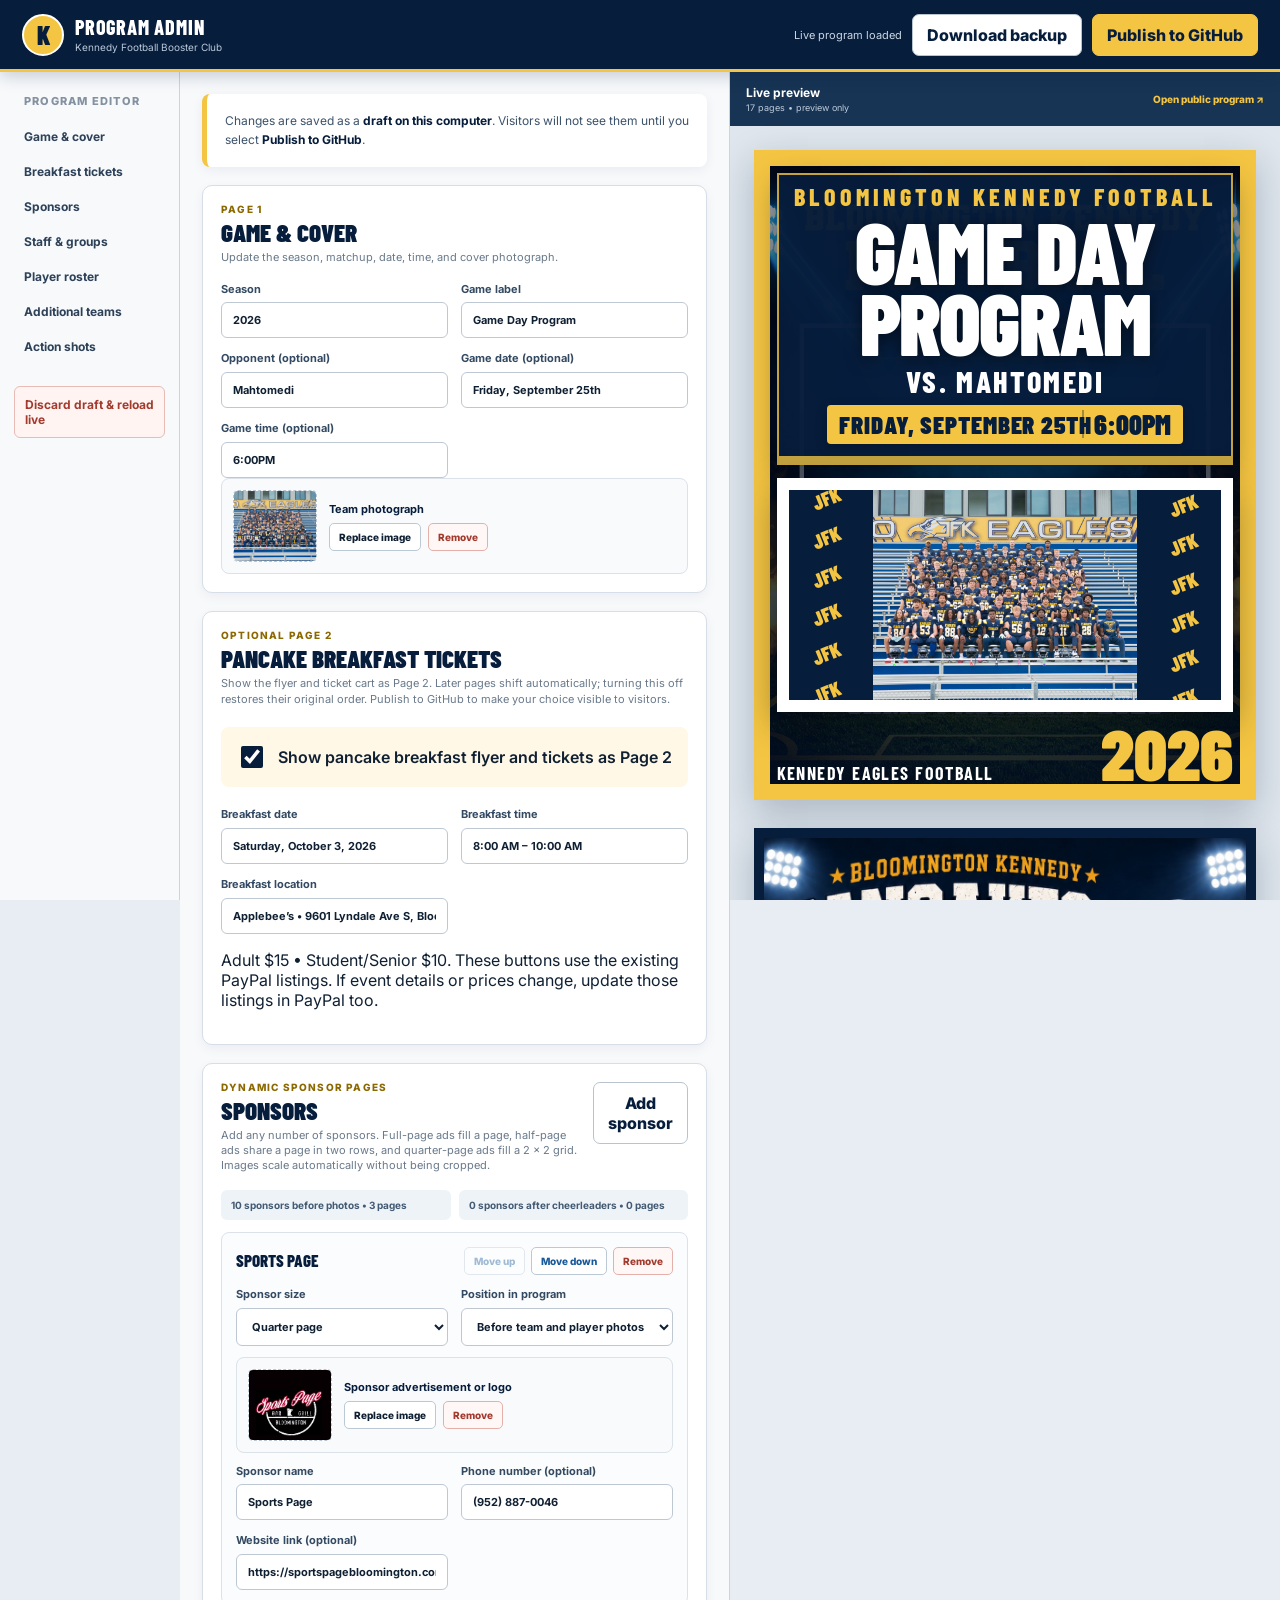
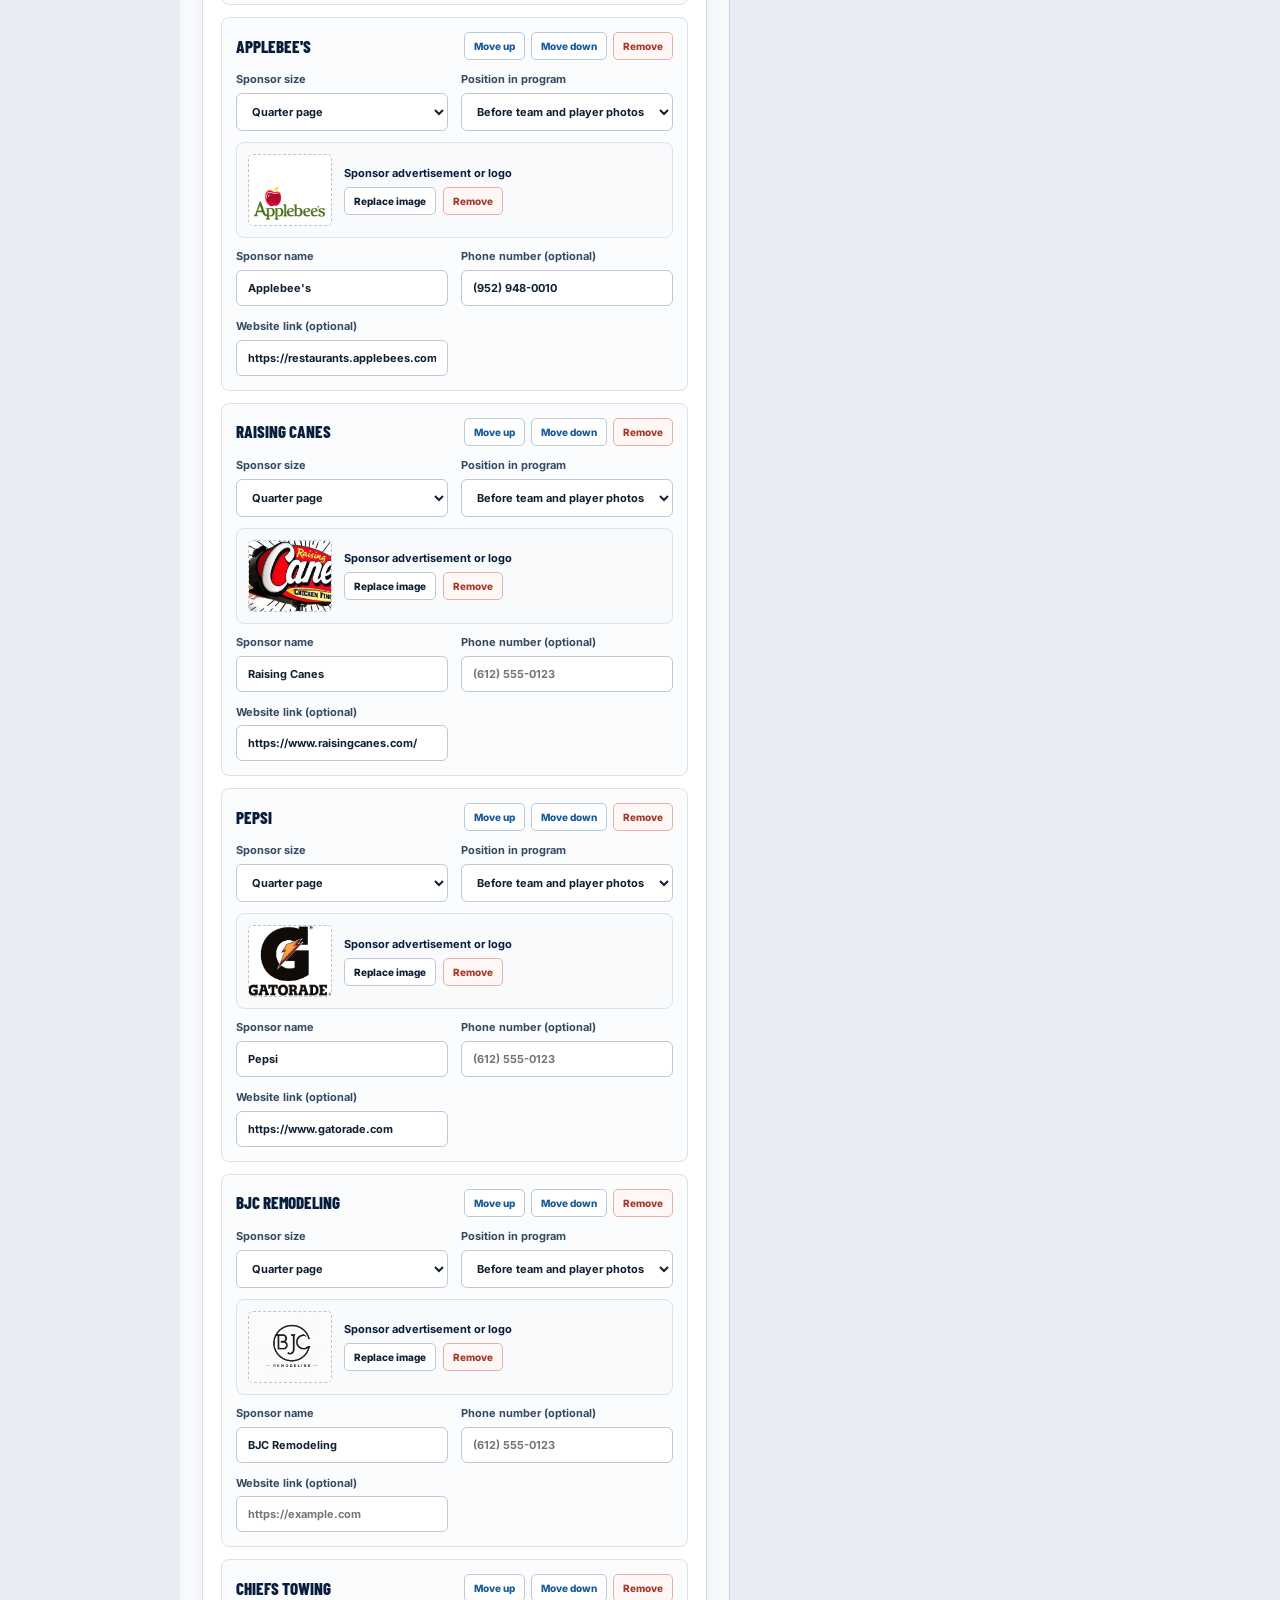
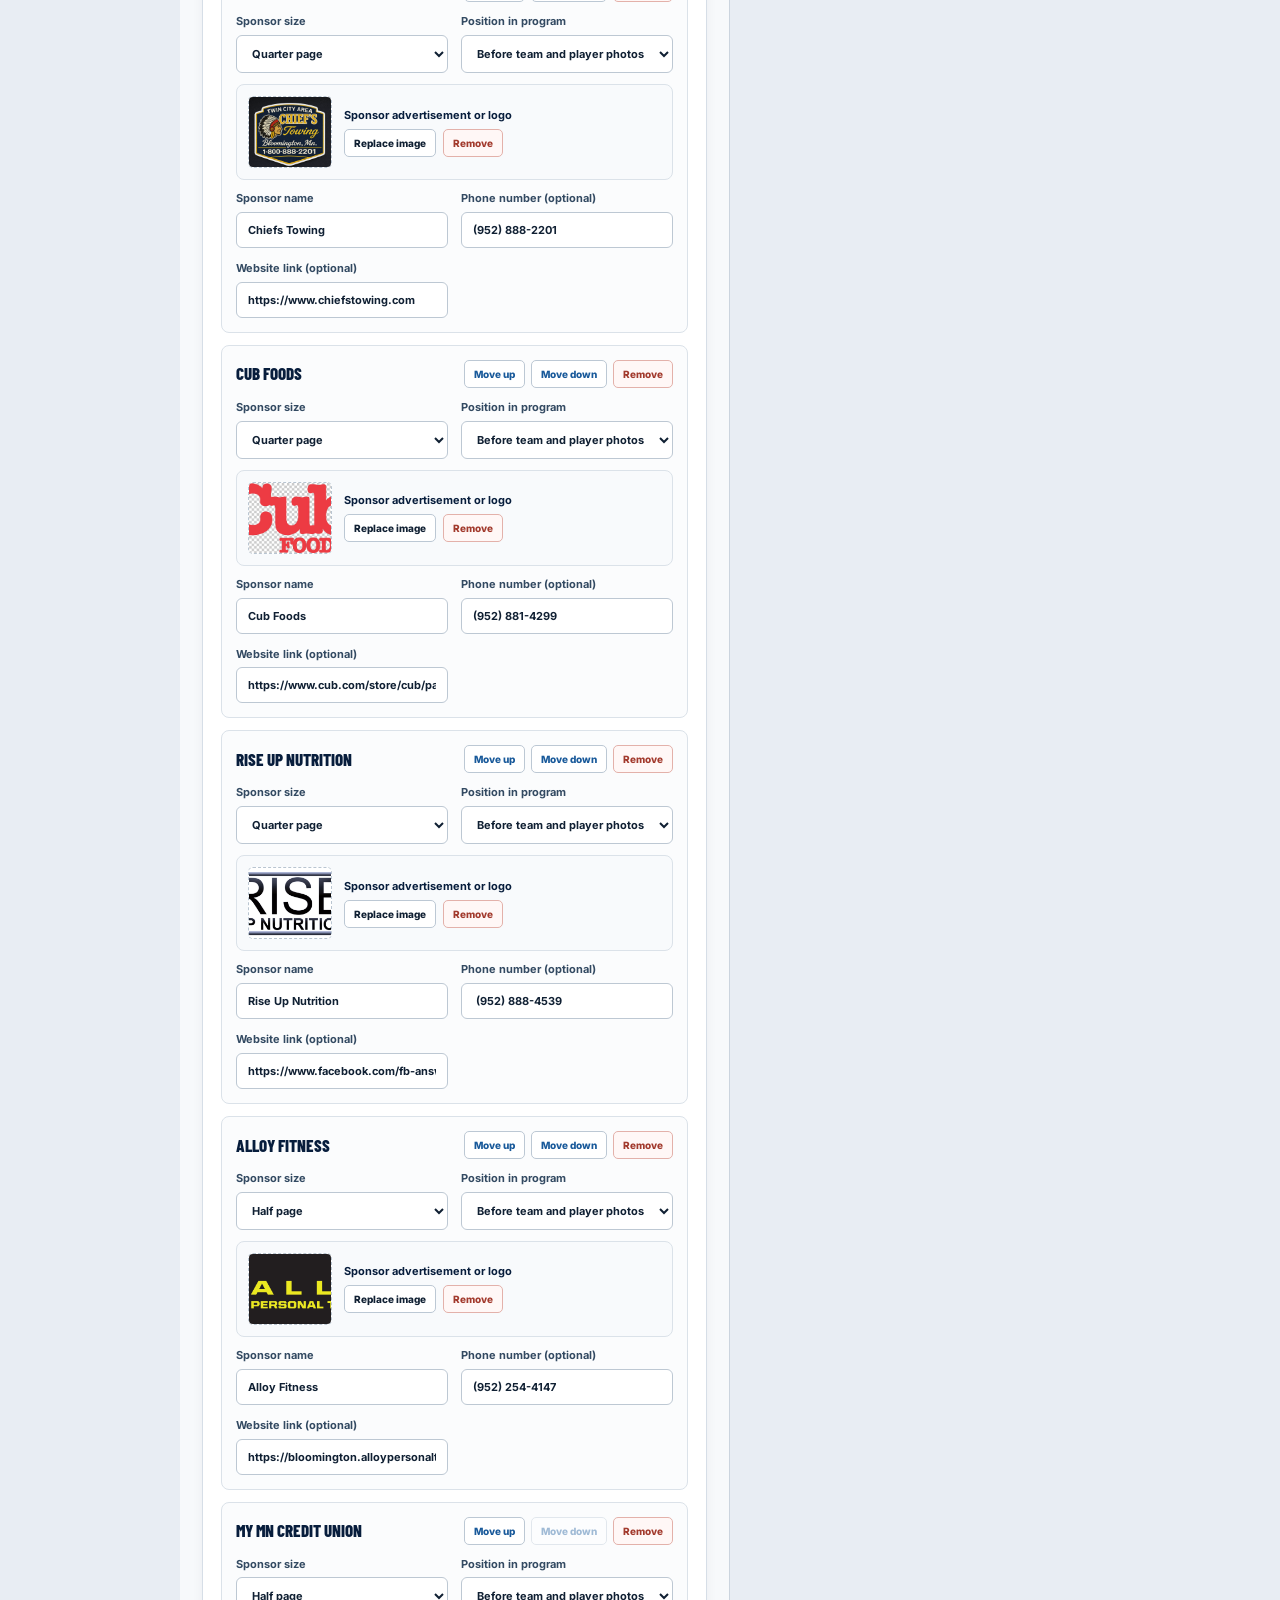
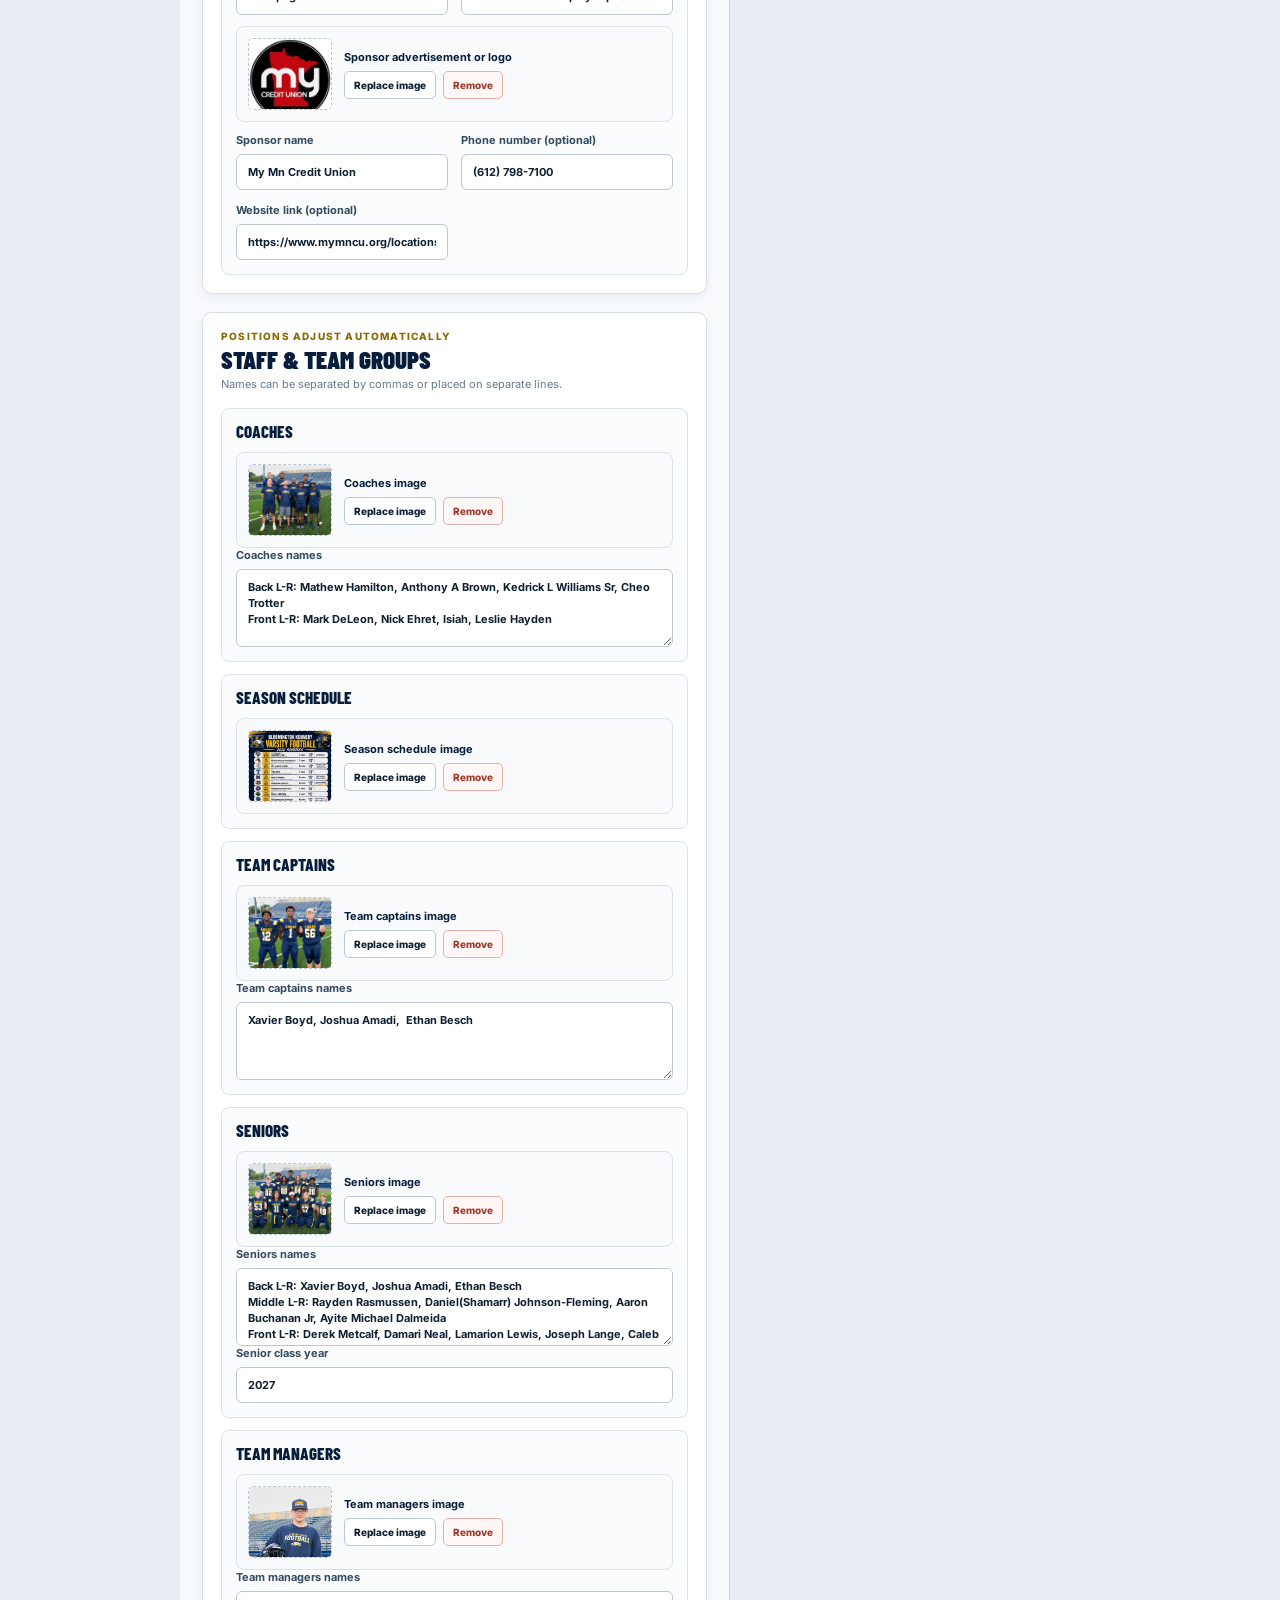
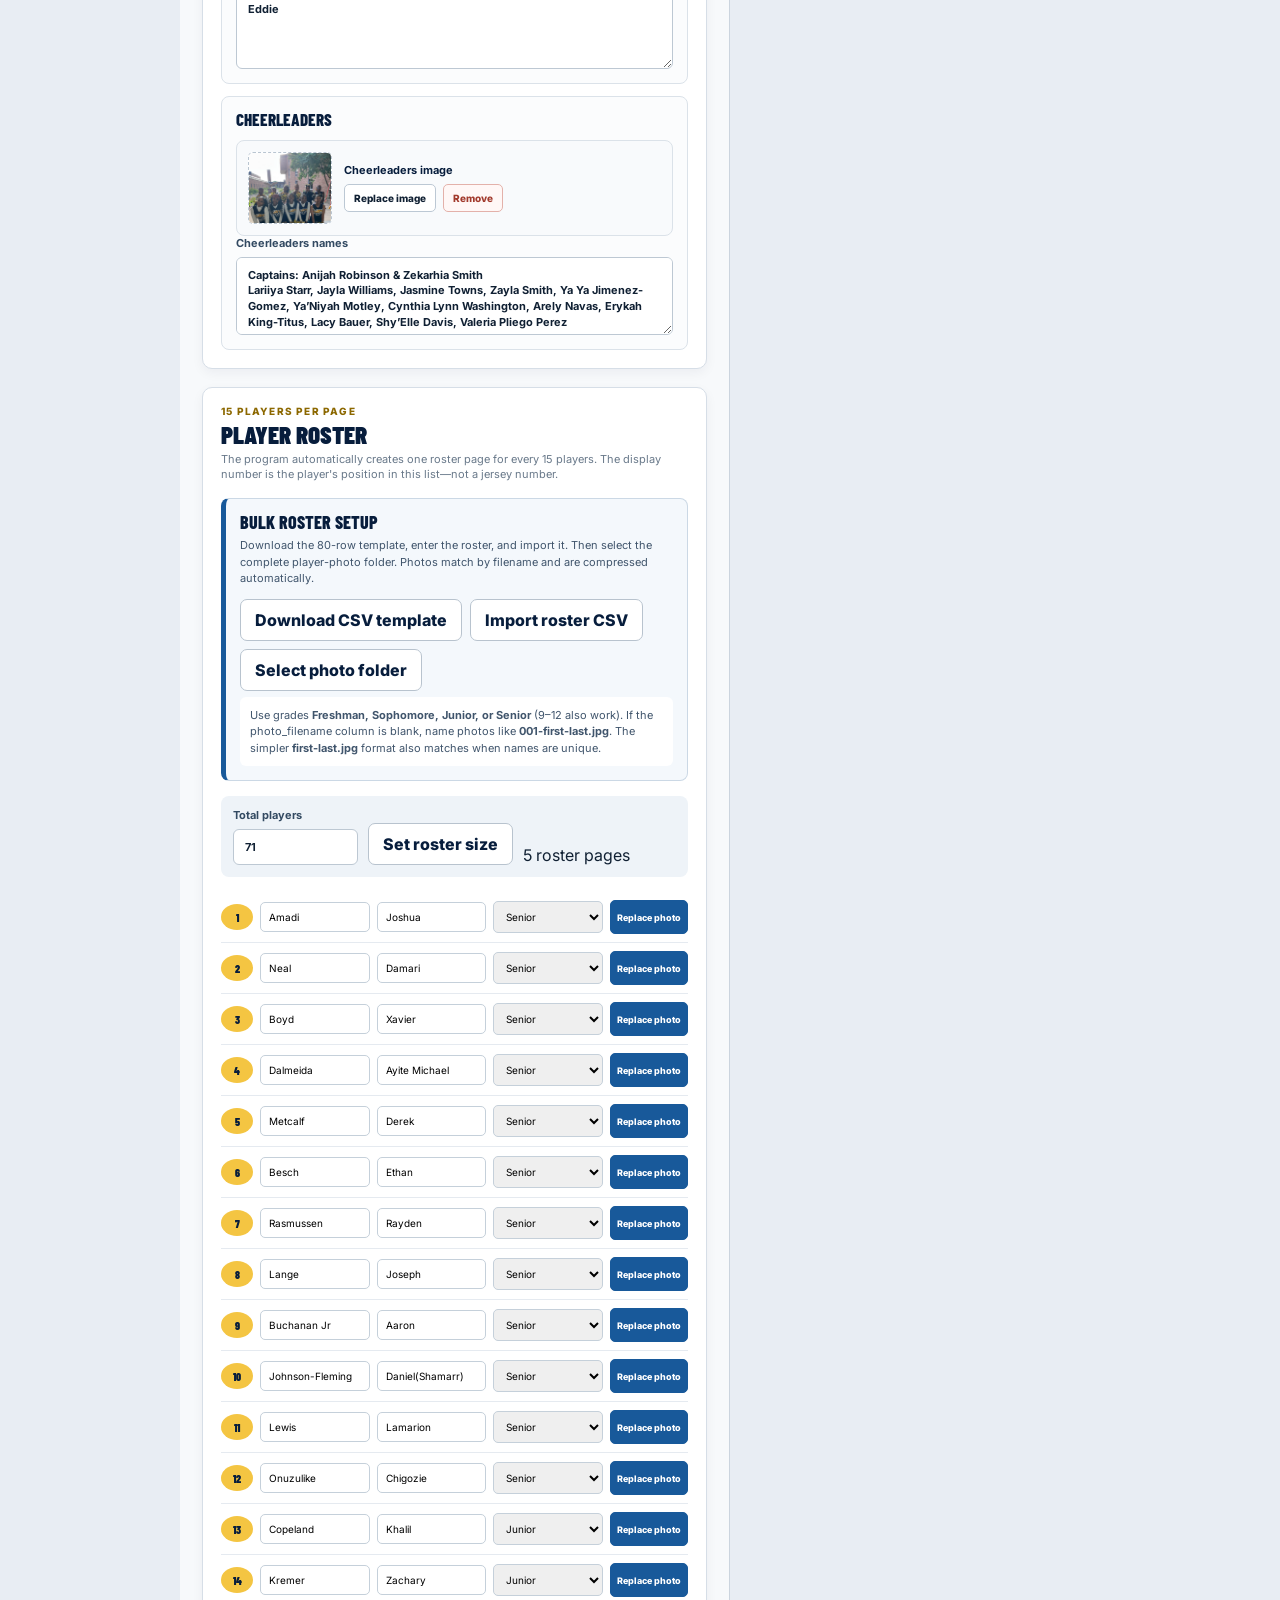
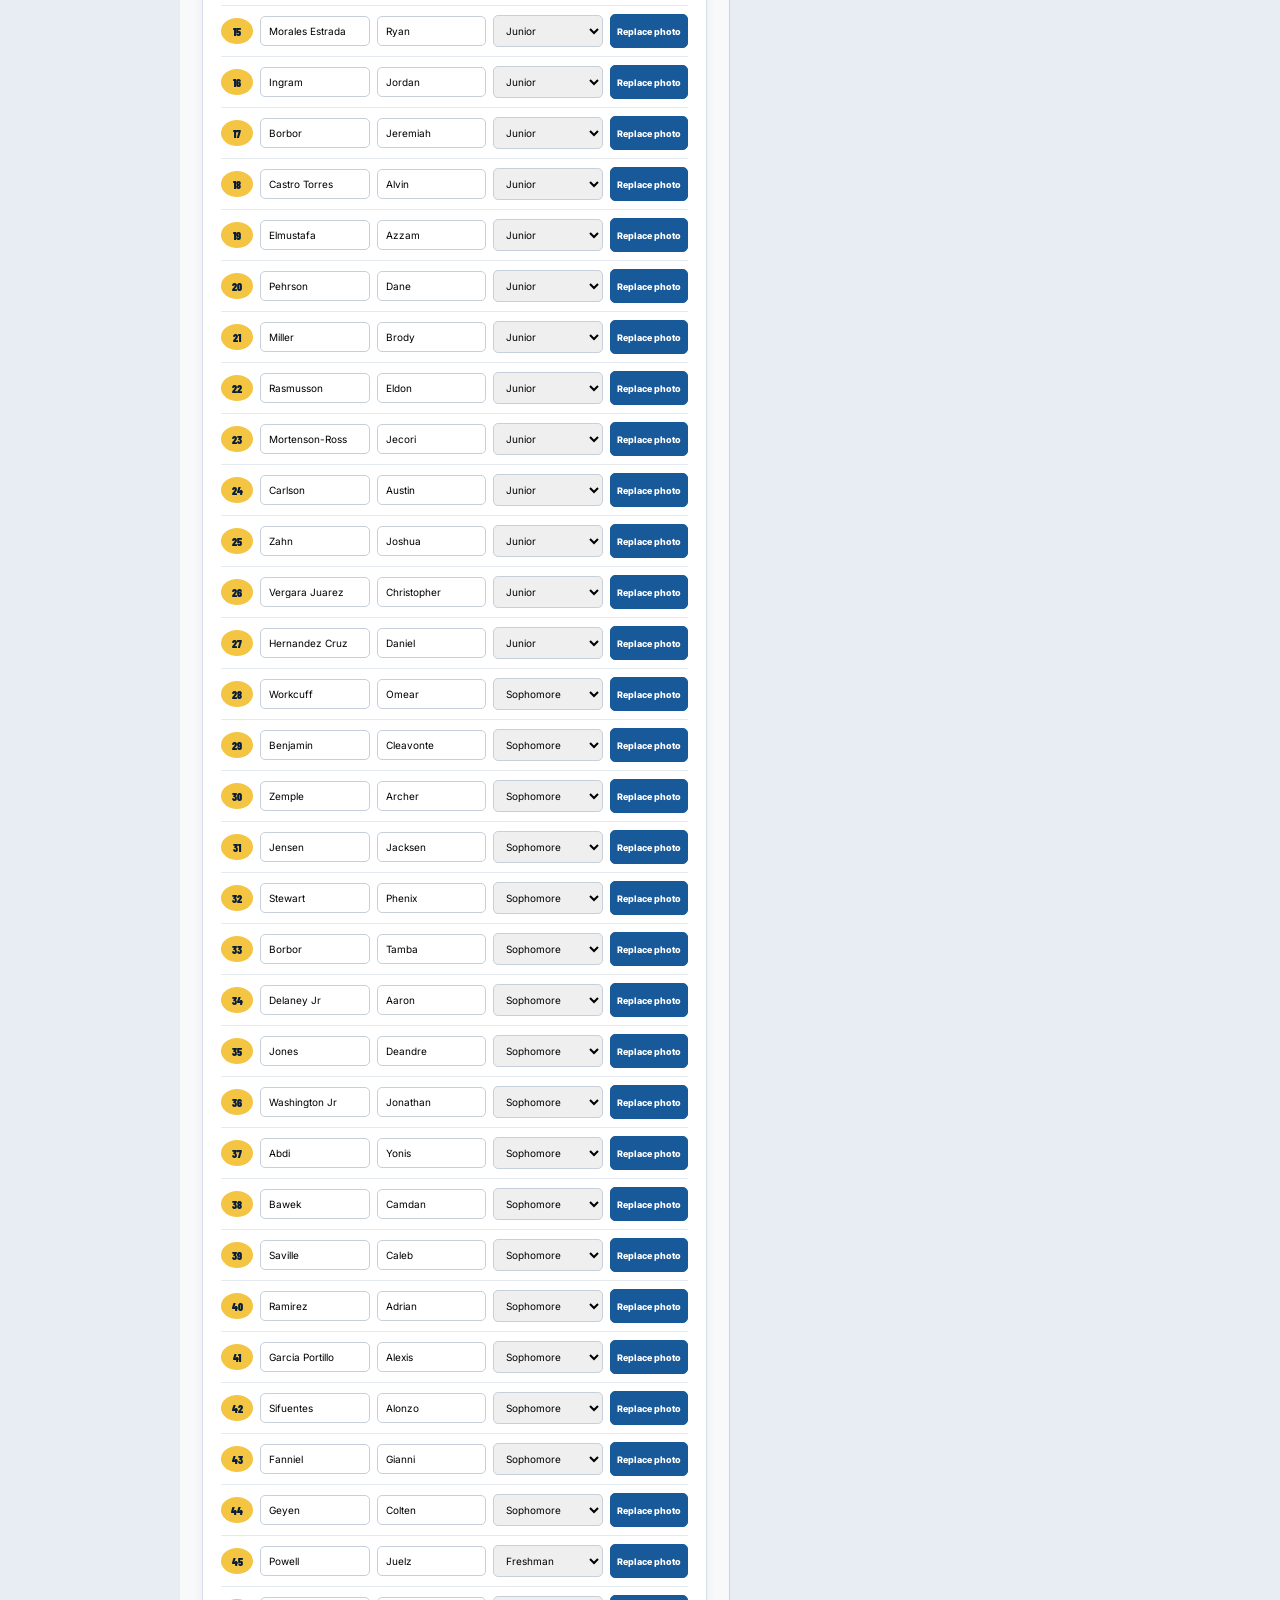
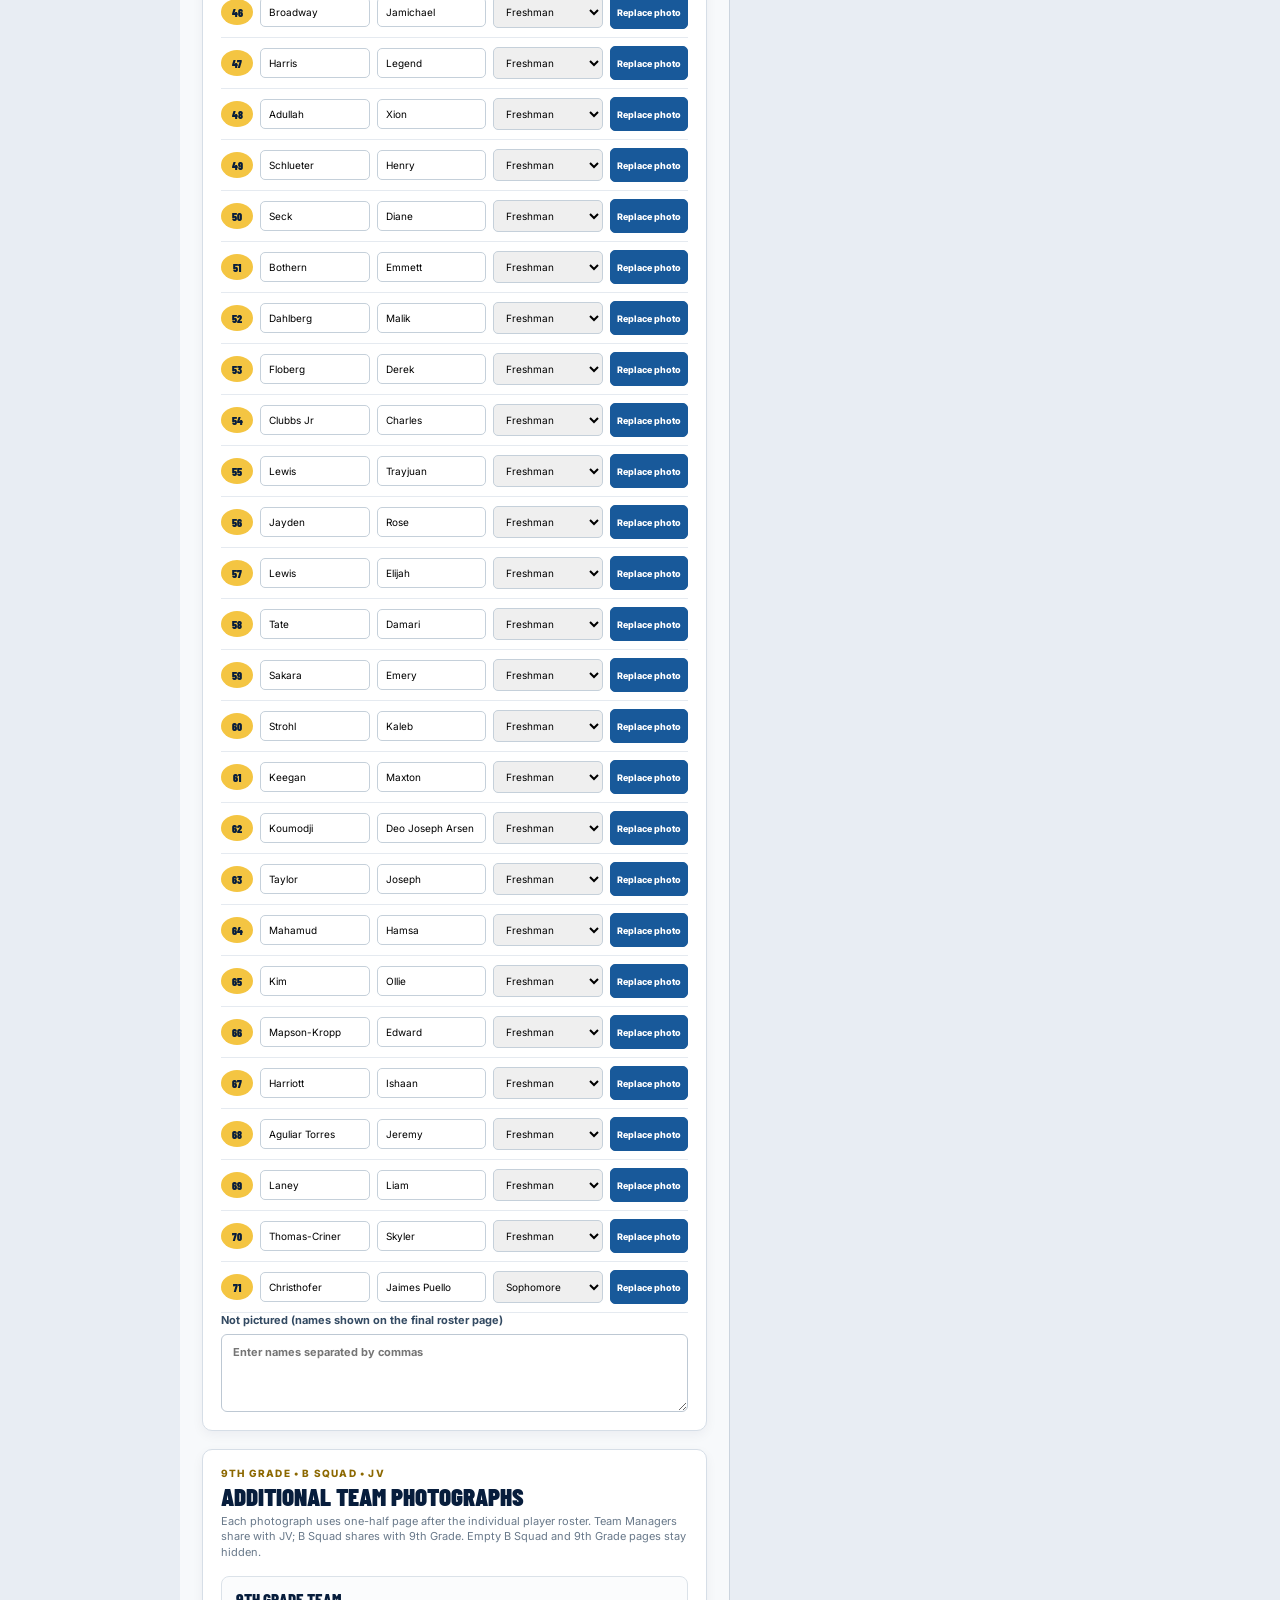
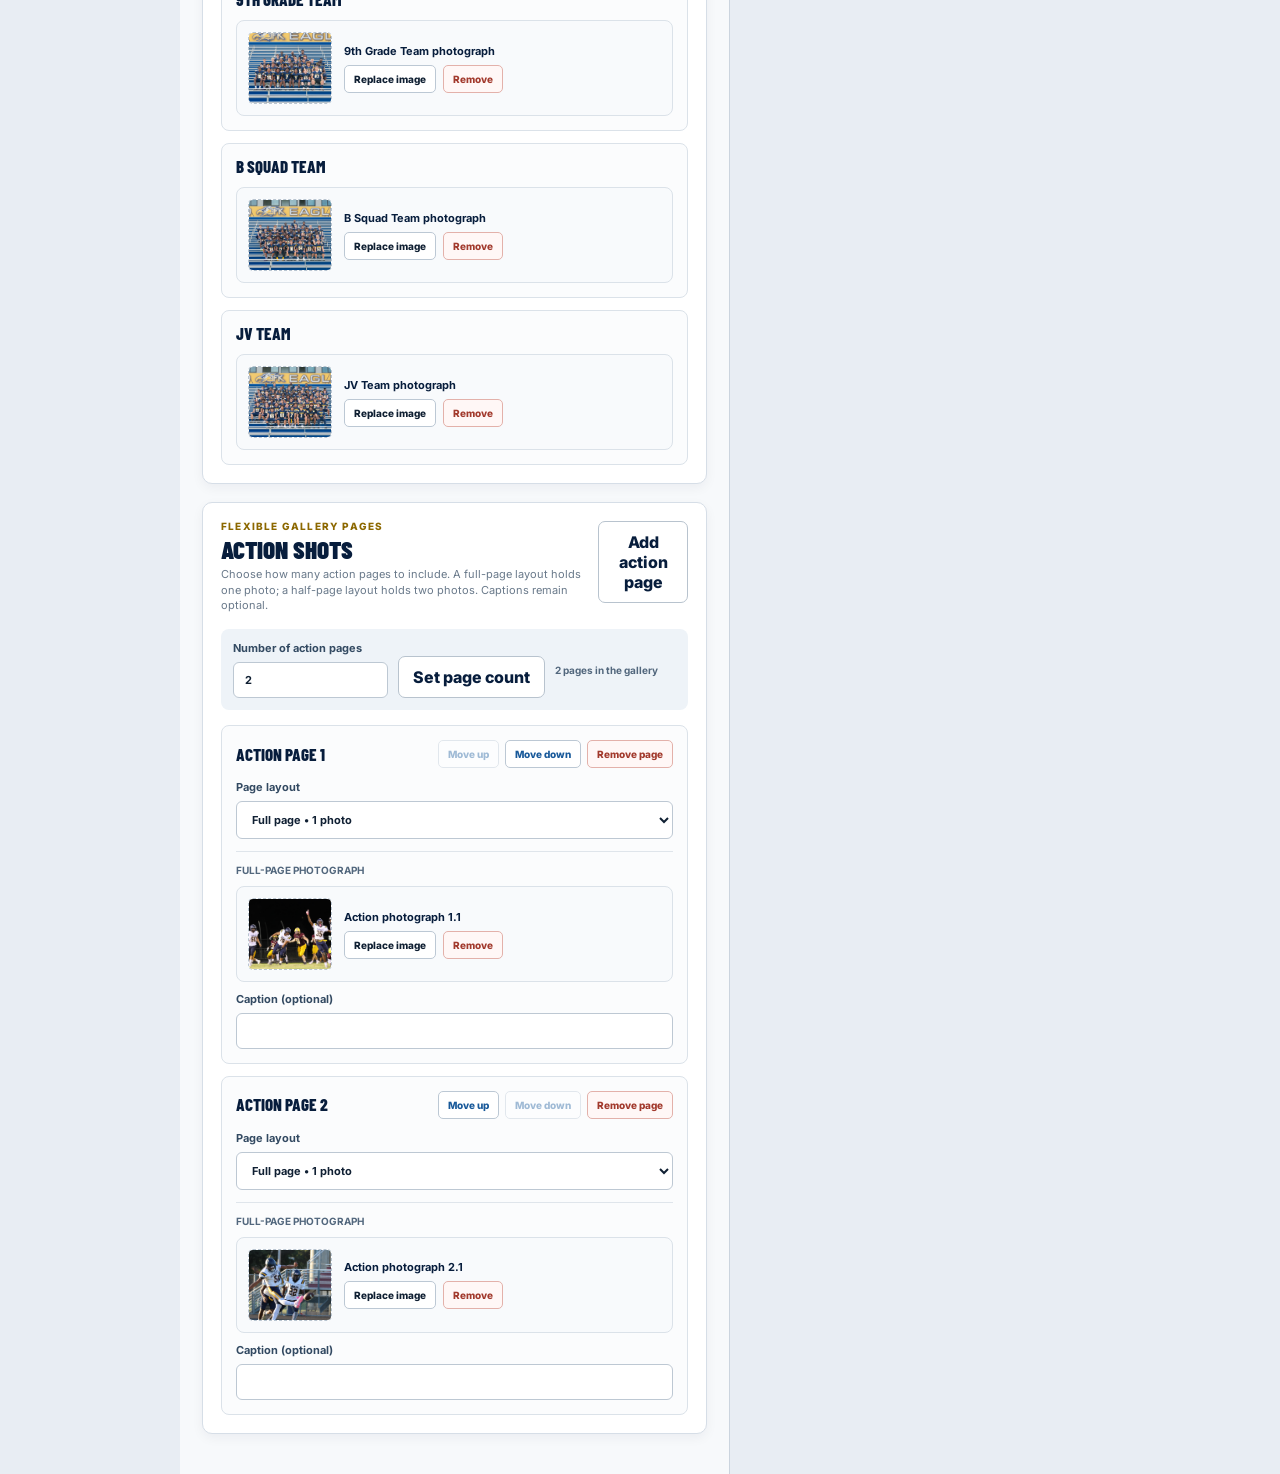
==== commit 70eed61b: "Add configurable action gallery: admin/index.html" ====
--- a/admin/index.html
+++ b/admin/index.html
@@ -9,9 +9,9 @@
     <link rel="preconnect" href="https://fonts.googleapis.com" />
     <link rel="preconnect" href="https://fonts.gstatic.com" crossorigin />
     <link href="https://fonts.googleapis.com/css2?family=Barlow+Condensed:wght@500;600;700;800;900&family=Inter:wght@400;500;600;700&display=swap" rel="stylesheet" />
-    <link rel="stylesheet" href="../styles.css?v=20260921-breakfast3" />
-    <link rel="stylesheet" href="./admin.css?v=20260921-breakfast3" />
-    <script type="module" src="./admin.js?v=20260921-breakfast3"></script>
+    <link rel="stylesheet" href="../styles.css?v=20260922-actions1" />
+    <link rel="stylesheet" href="./admin.css?v=20260922-actions1" />
+    <script type="module" src="./admin.js?v=20260922-actions1"></script>
   </head>
   <body class="admin-body">
     <header class="admin-header">
--- a/styles.css
+++ b/styles.css
@@ -339,10 +339,15 @@
 .cheer-page > .feature-half .name-strip { padding-block: .8%; }
 
 /* Action */
-.action-page { display: grid; grid-template-rows: auto 1fr auto; padding: 3.2%; gap: 1.4%; background: var(--navy); }
+.action-page { display: grid; grid-template-rows: auto minmax(0, 1fr); padding: 3.2%; gap: 1.4%; background: var(--navy); }
 .action-page .section-heading { color: var(--navy); background: var(--gold); }
 .action-page .section-kicker { color: var(--navy); }
+.action-grid { display: grid; min-height: 0; gap: 1.4%; }
+.action-layout-full .action-grid { grid-template-rows: minmax(0, 1fr); }
+.action-layout-half .action-grid { grid-template-rows: repeat(2, minmax(0, 1fr)); }
+.action-shot { display: grid; min-height: 0; grid-template-rows: minmax(0, 1fr) auto; overflow: hidden; }
 .action-photo { min-height: 0; border: clamp(5px, .8vw, 10px) solid white; }
+.action-photo img { object-position: center; }
 .action-caption { margin: 0; padding: 1.2% 2%; color: white; border-left: 6px solid var(--gold); font: 700 clamp(9px, 1.4vw, 15px)/1.3 "Barlow Condensed", sans-serif; }
 
 .load-error { display: grid; gap: 8px; width: min(560px, calc(100vw - 32px)); padding: 32px; color: #7a271a; border: 1px solid #f4b8ad; border-radius: 12px; background: #fff0ed; }
--- a/admin/admin.css
+++ b/admin/admin.css
@@ -78,6 +78,11 @@
 .sponsor-order-actions button:disabled { opacity: .4; cursor: not-allowed; }
 .sponsor-settings { margin-bottom: 11px; }
 .sponsor-contact-fields { margin-top: 11px; }
+.action-page-tools { display: flex; align-items: end; gap: 10px; margin-bottom: 15px; padding: 12px; border-radius: 8px; background: #eef3f8; }
+.action-page-tools .field { width: 155px; }
+.action-page-tools > span { align-self: center; color: #52677d; font-size: 10px; font-weight: 700; }
+.action-shot-editor { display: grid; gap: 10px; margin-top: 12px; padding-top: 12px; border-top: 1px solid #dfe5eb; }
+.action-shot-editor > strong { color: #52677d; font-size: 10px; text-transform: uppercase; }
 
 .bulk-roster-tools { margin-bottom: 15px; padding: 14px; color: #40556c; border: 1px solid #cbd8e5; border-left: 5px solid var(--blue); border-radius: 8px; background: #f4f8fc; }
 .bulk-roster-tools > strong { display: block; color: var(--navy); font: 800 18px/1 "Barlow Condensed", sans-serif; text-transform: uppercase; }
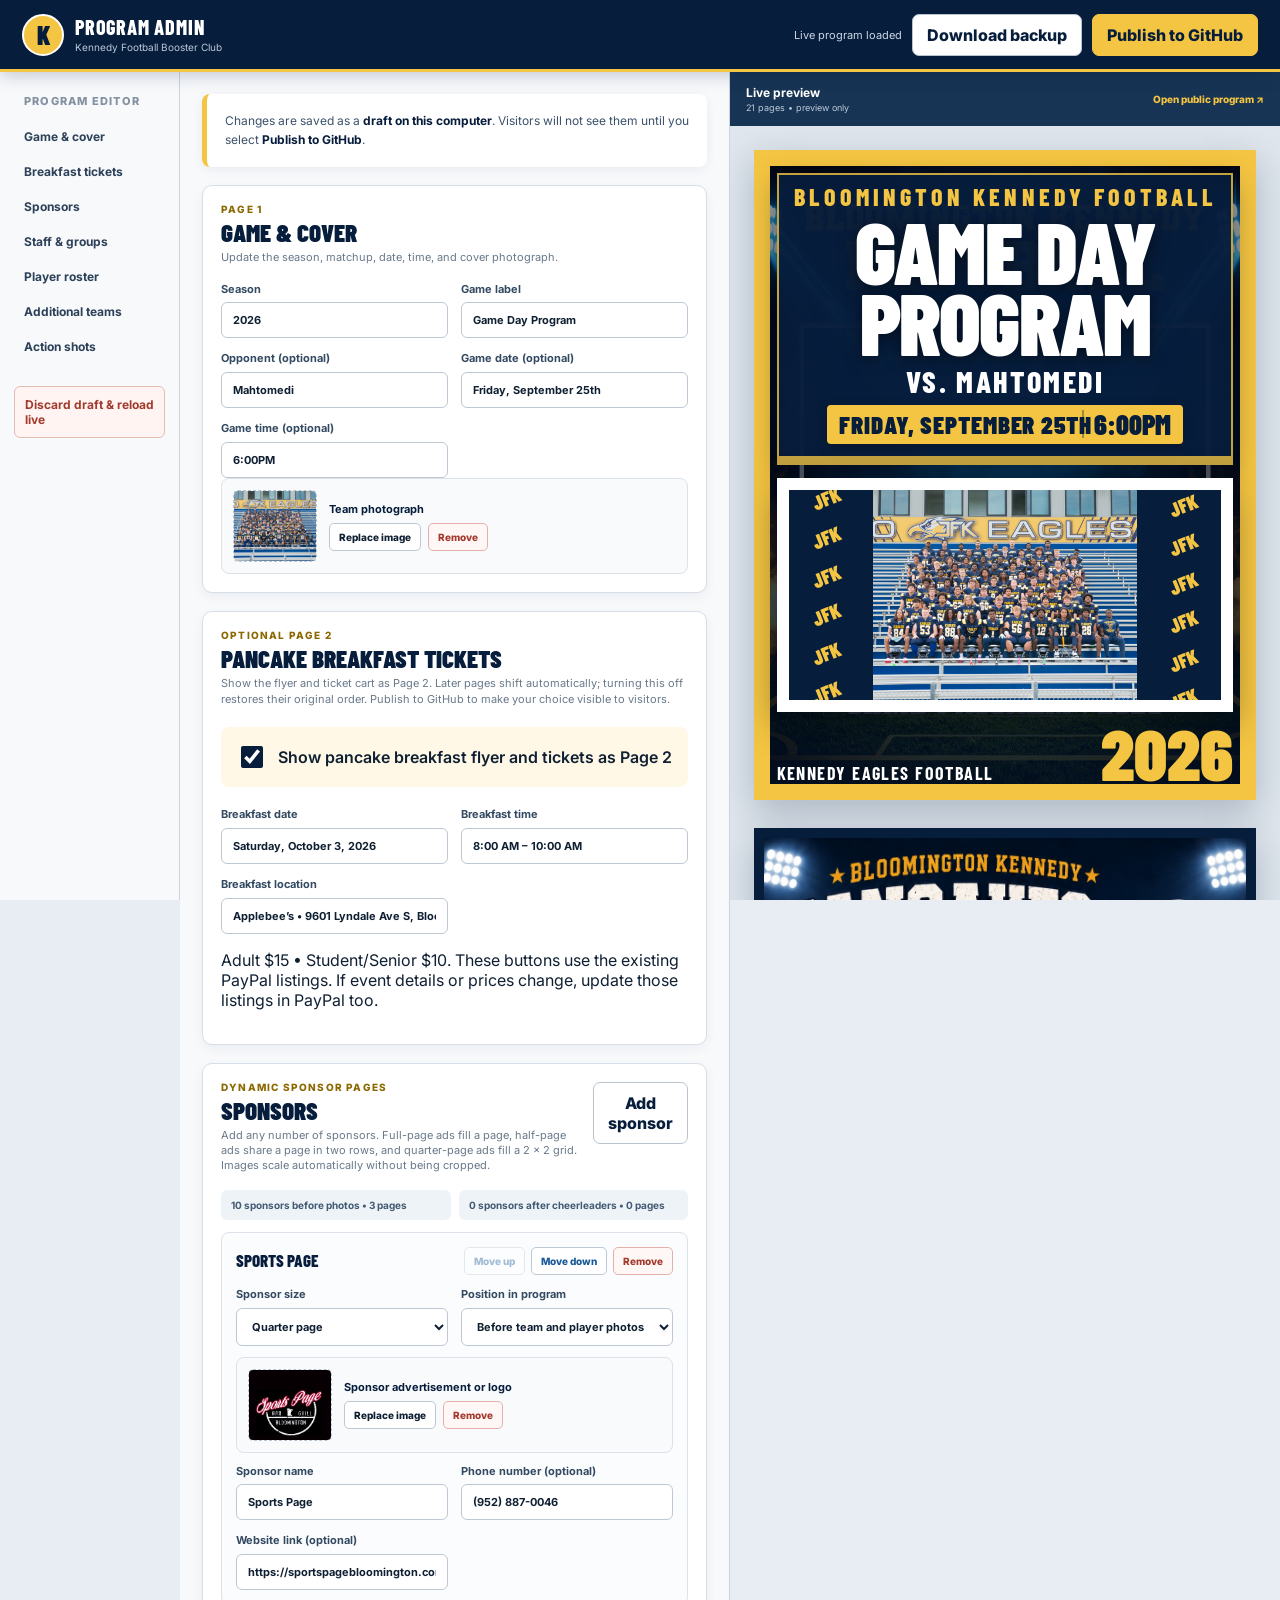
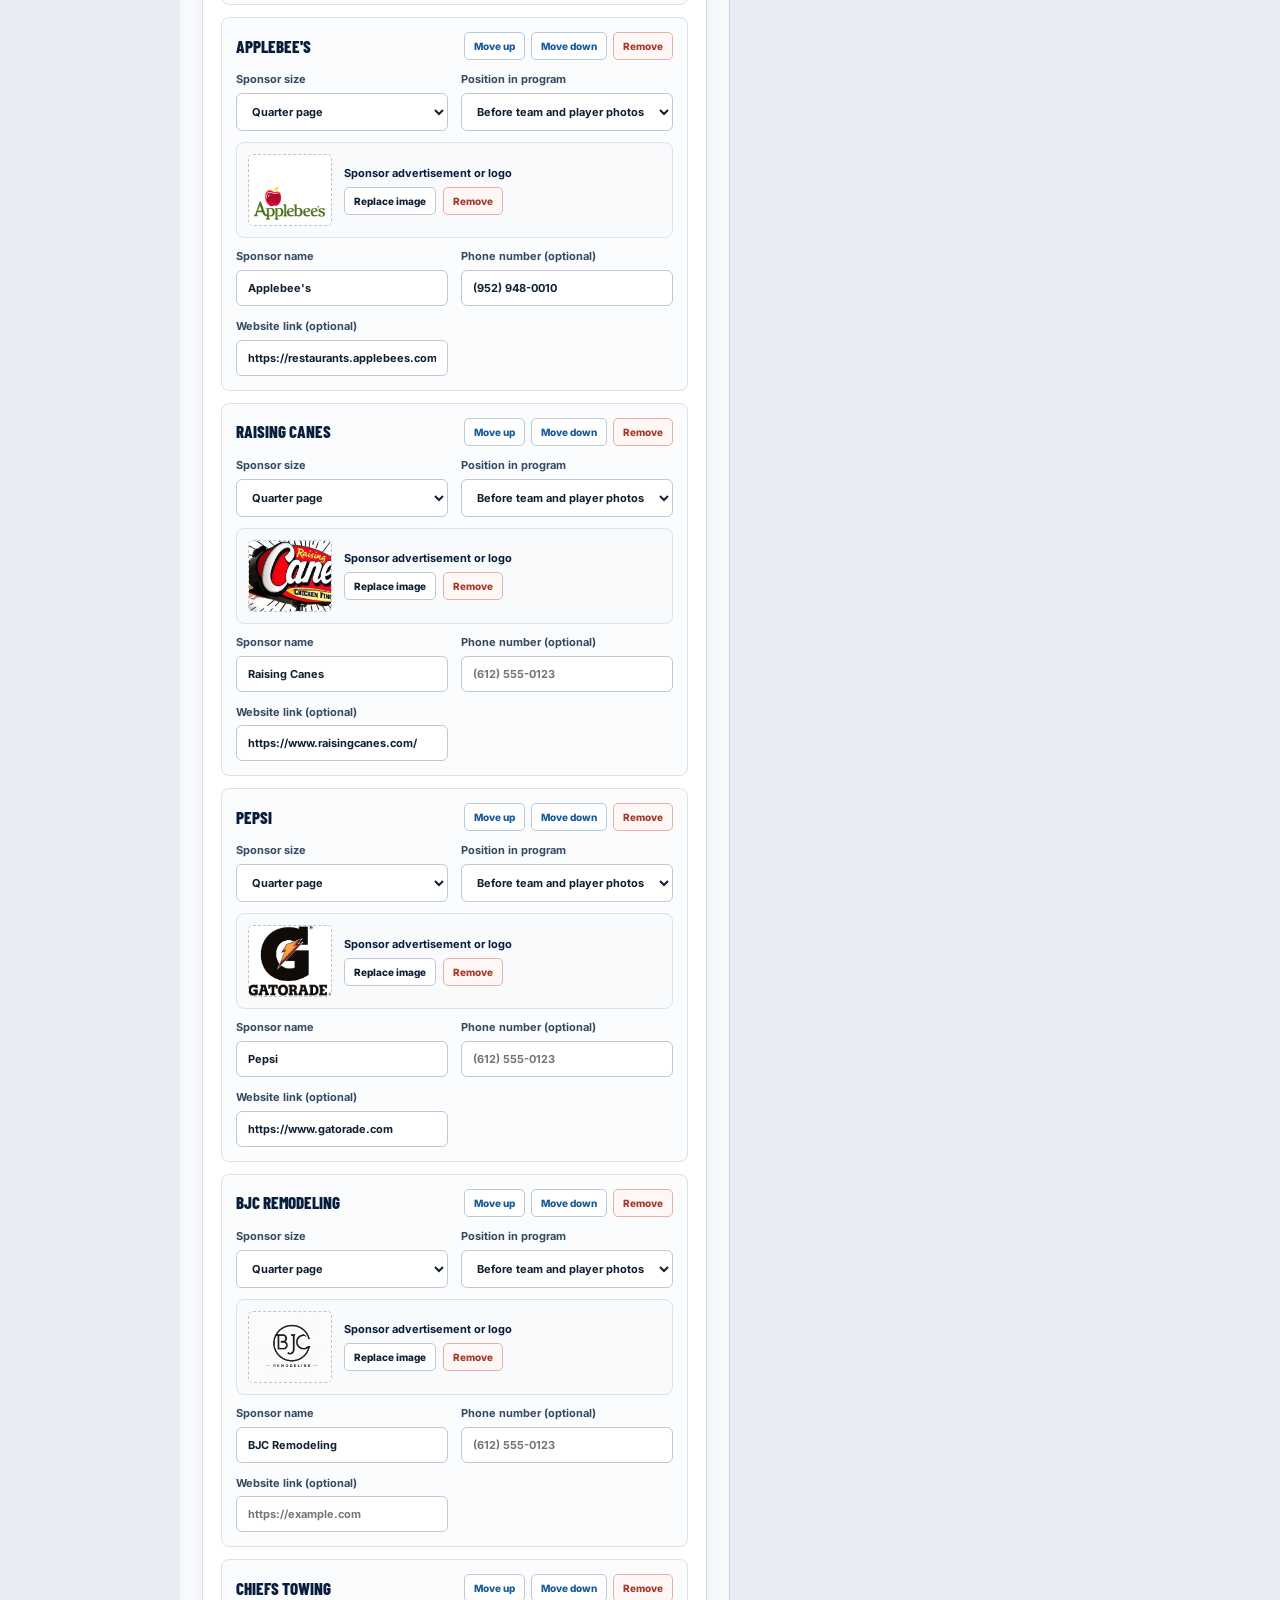
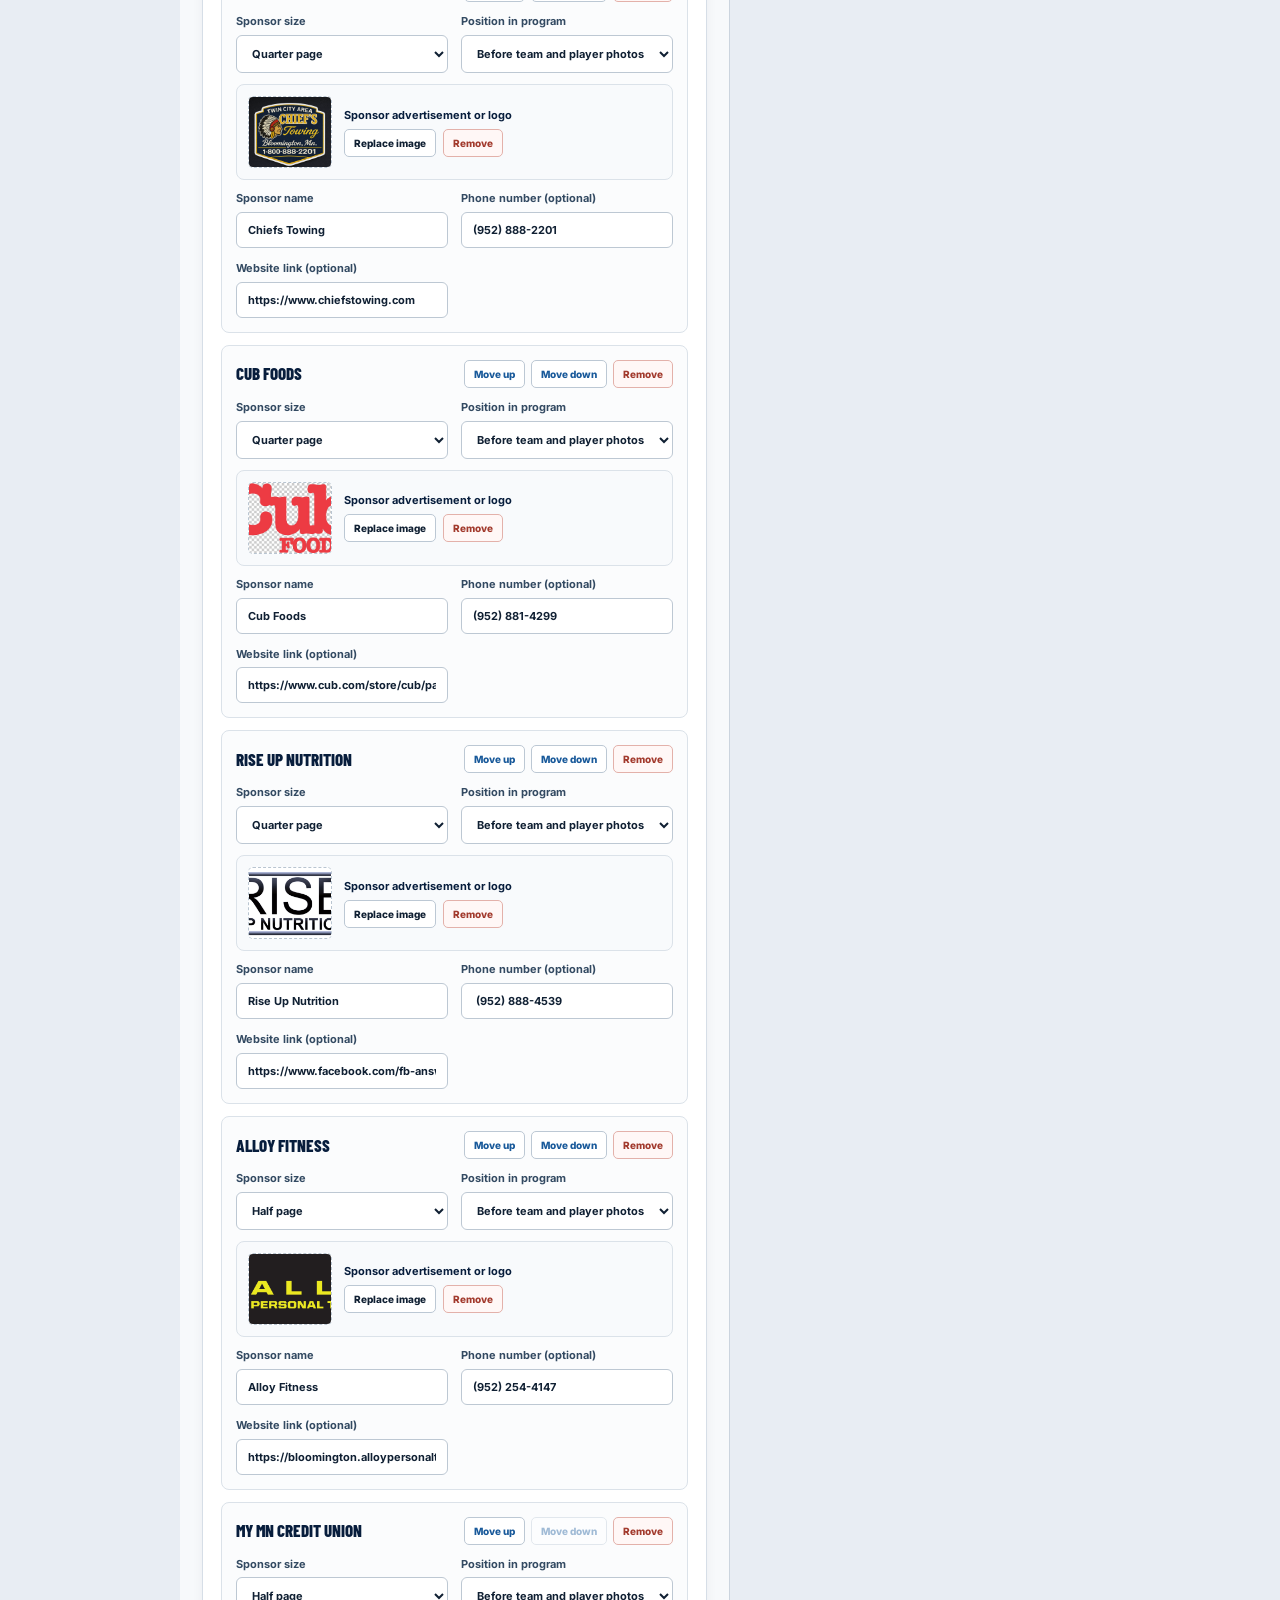
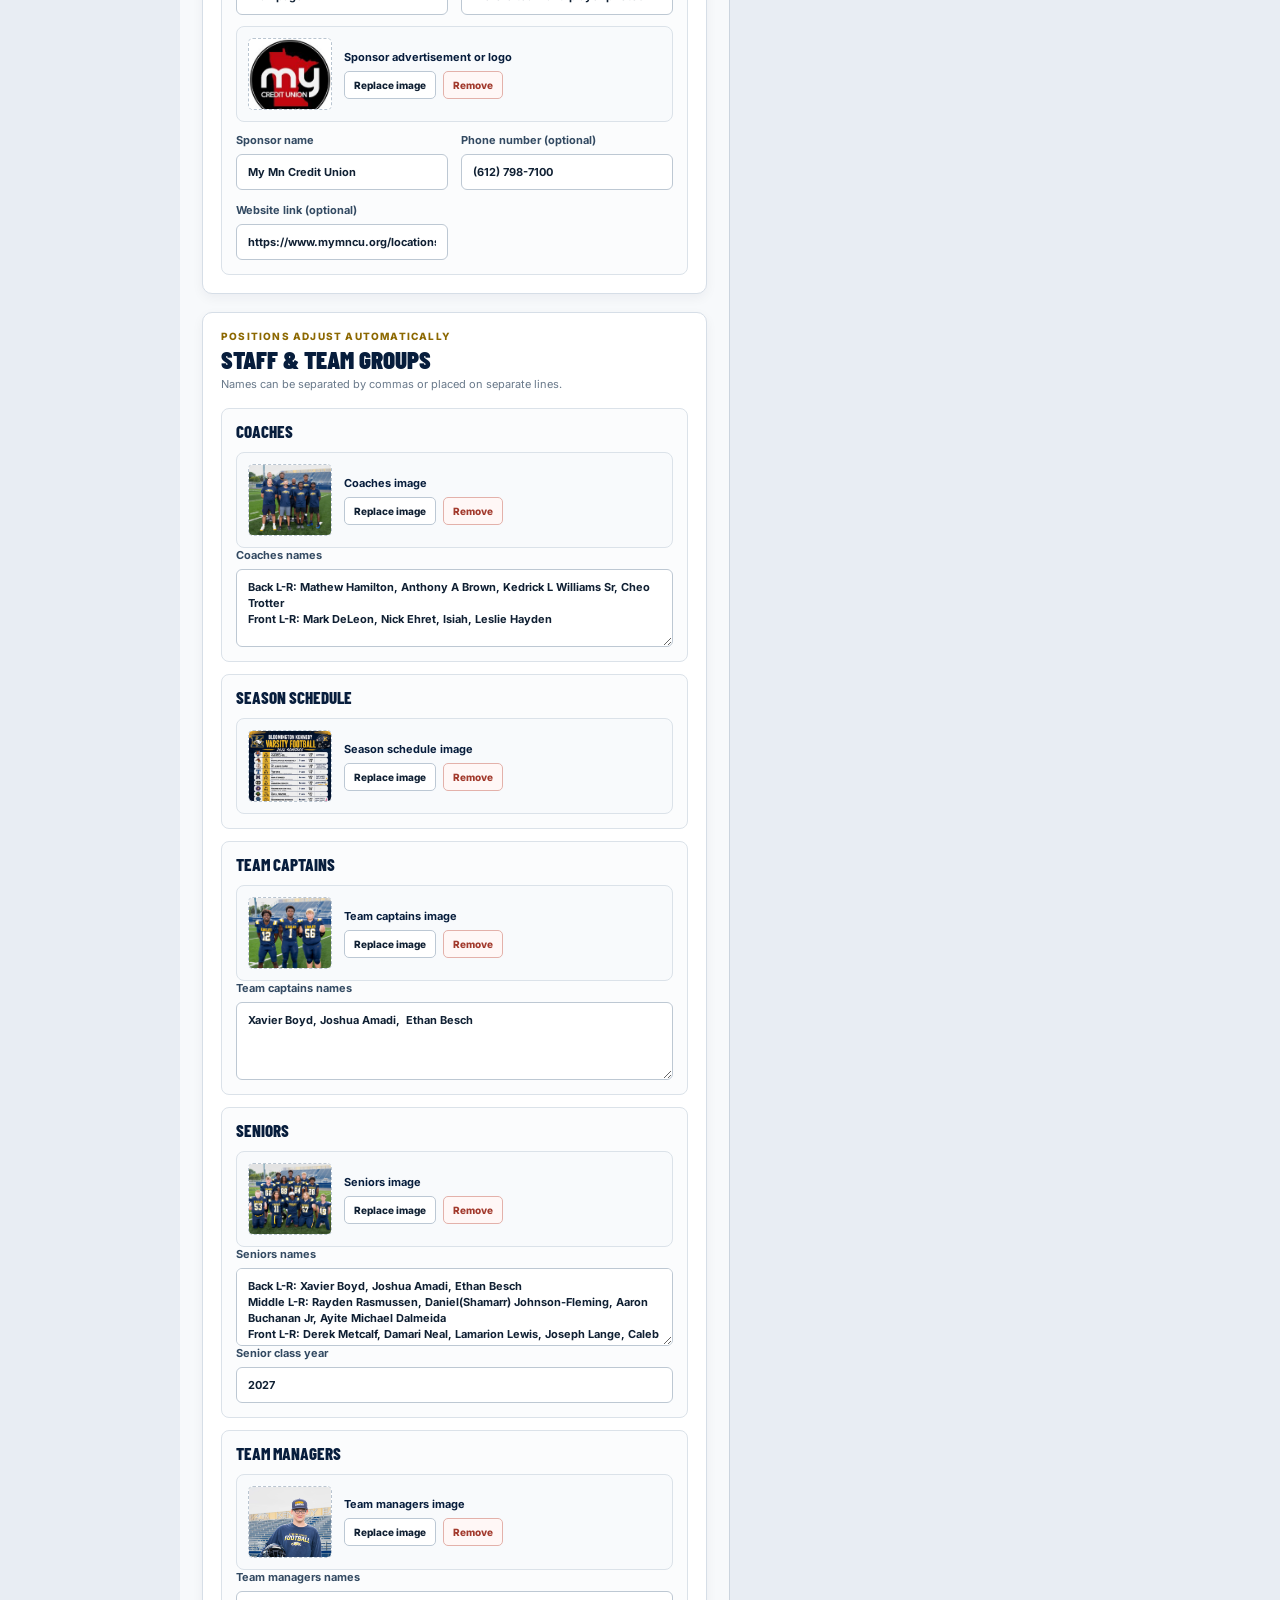
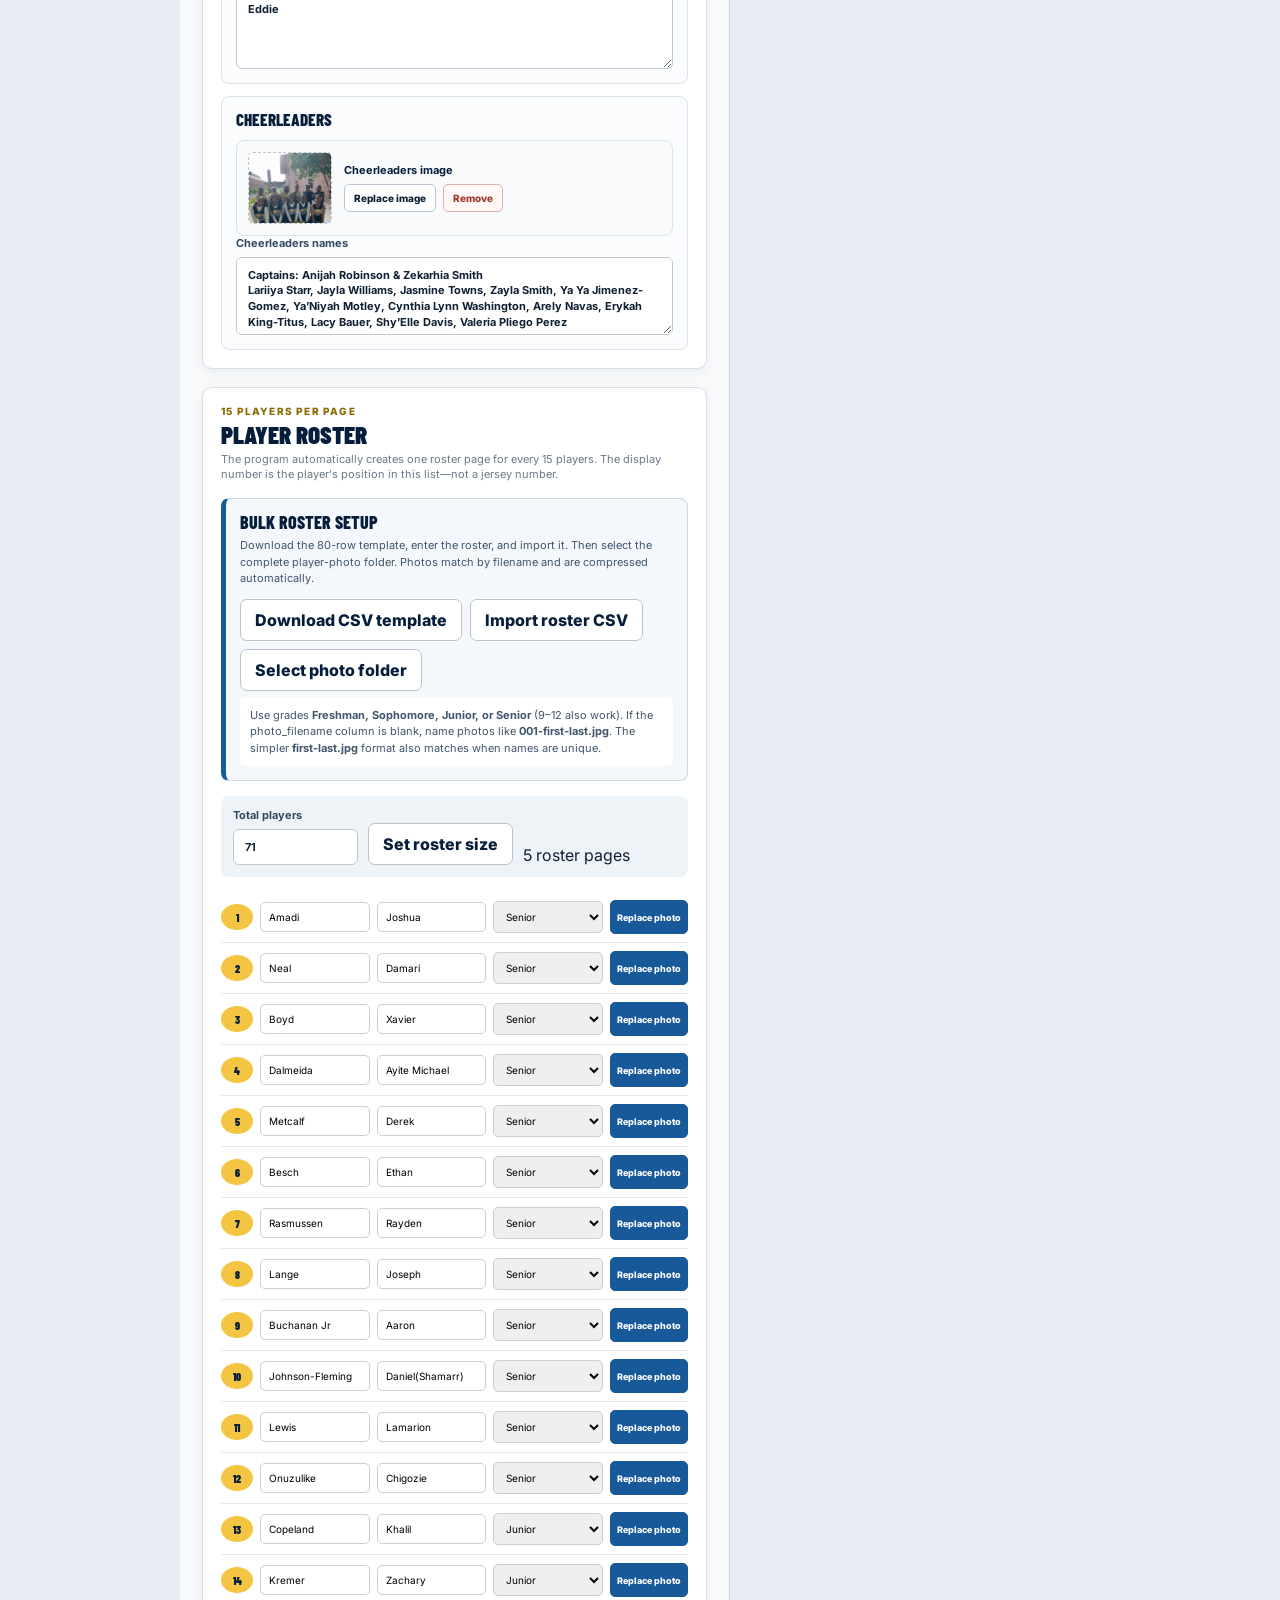
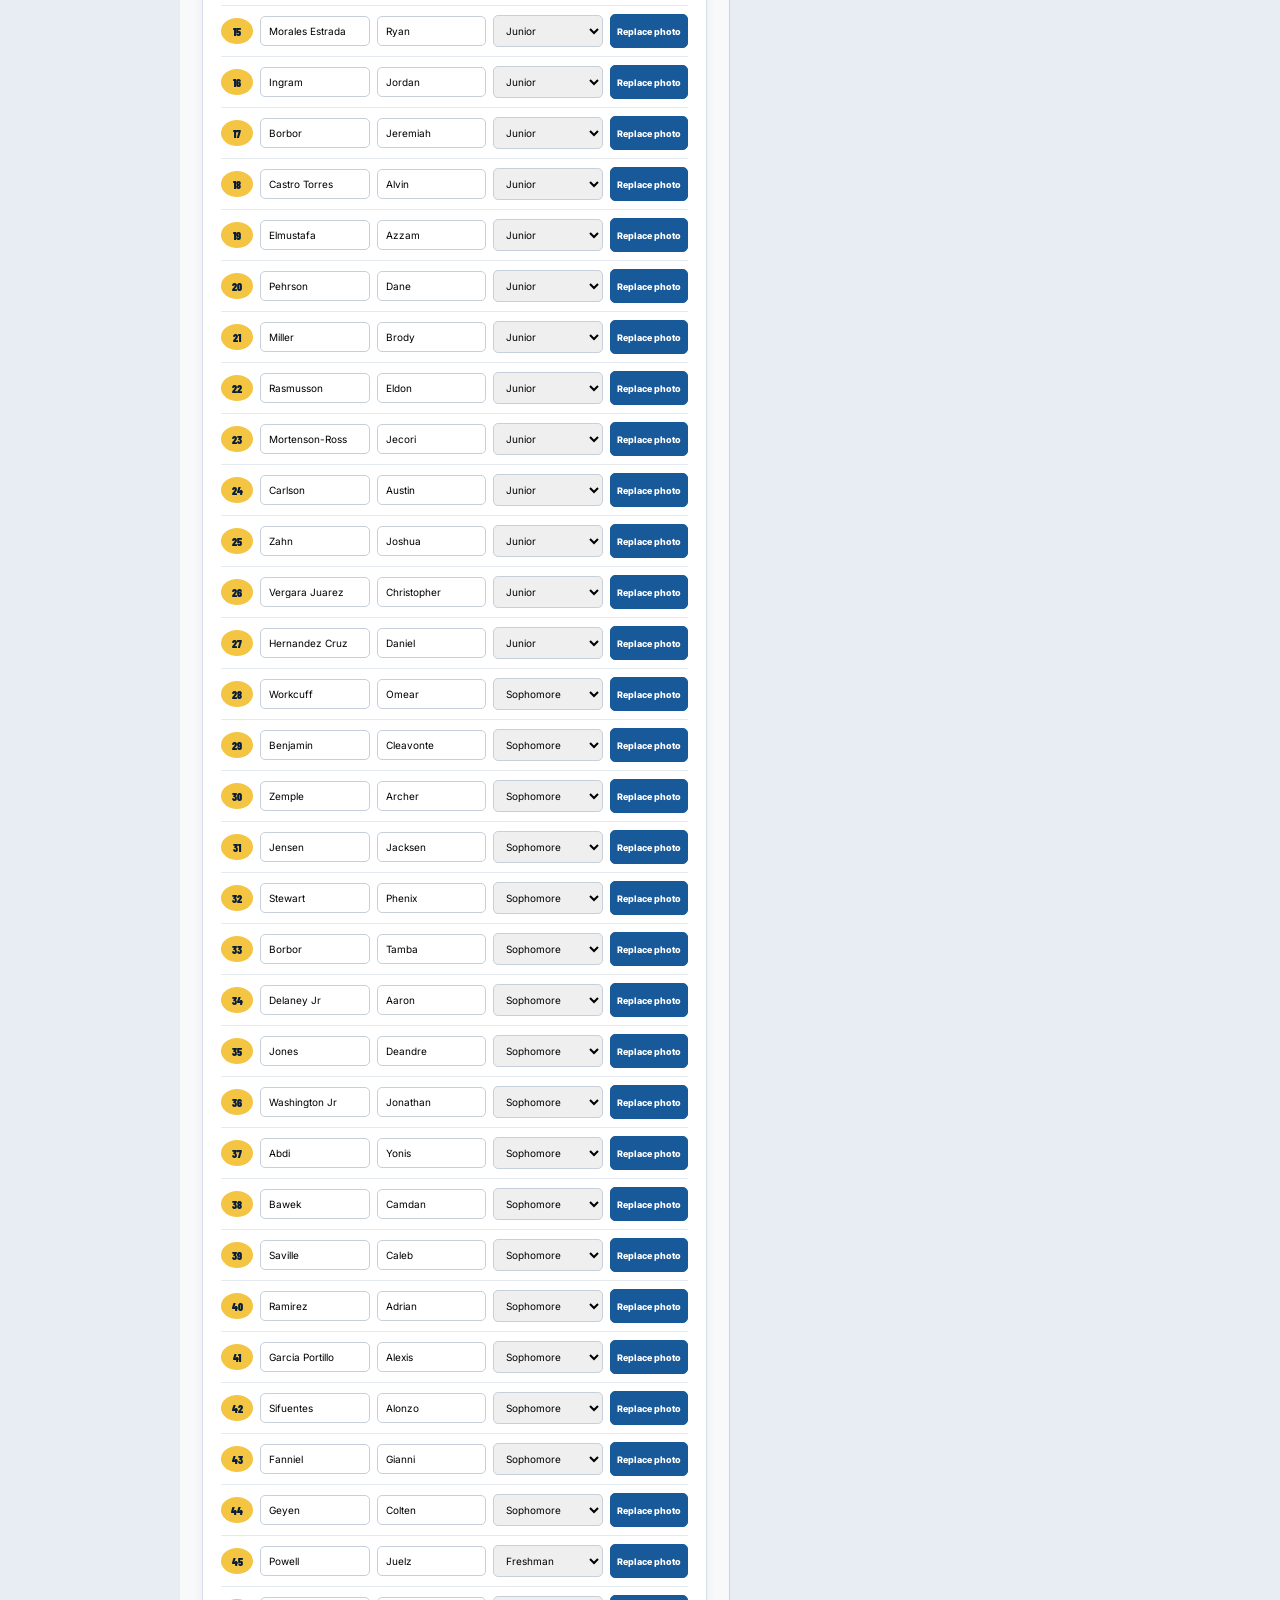
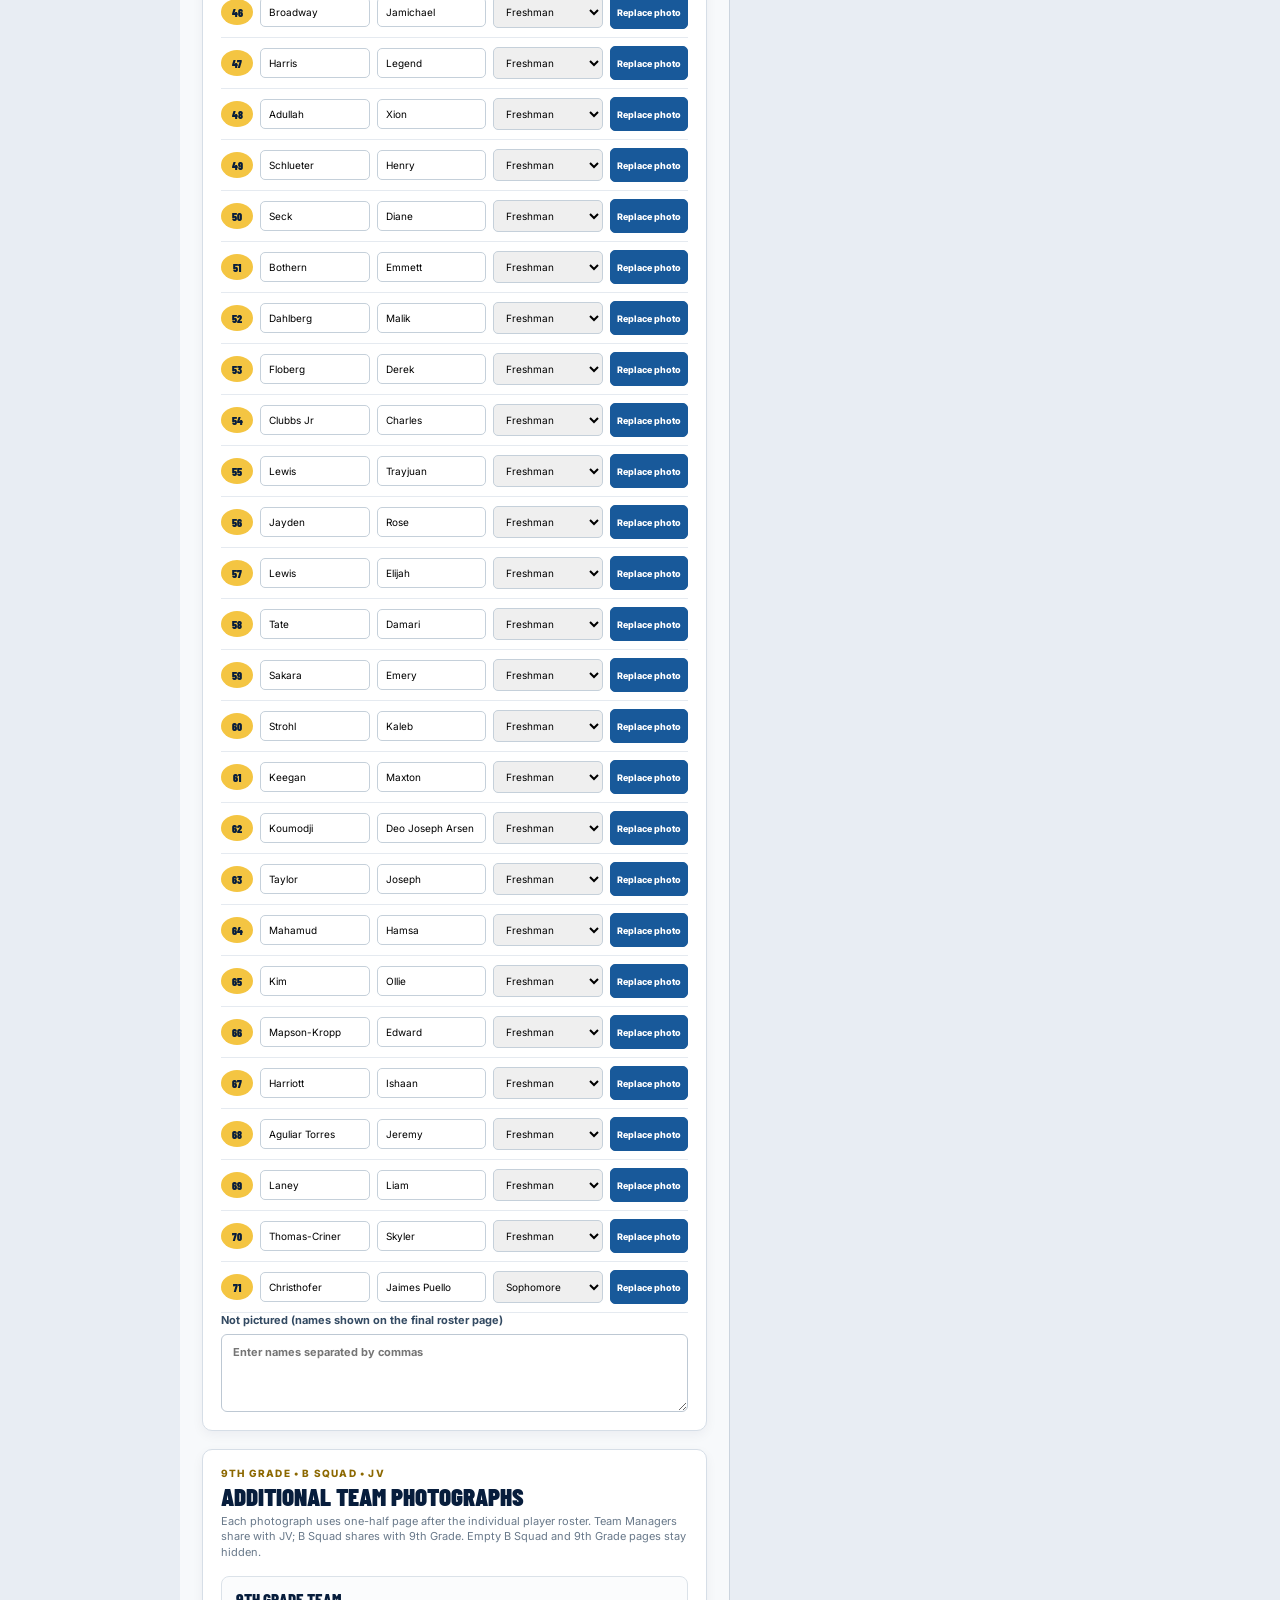
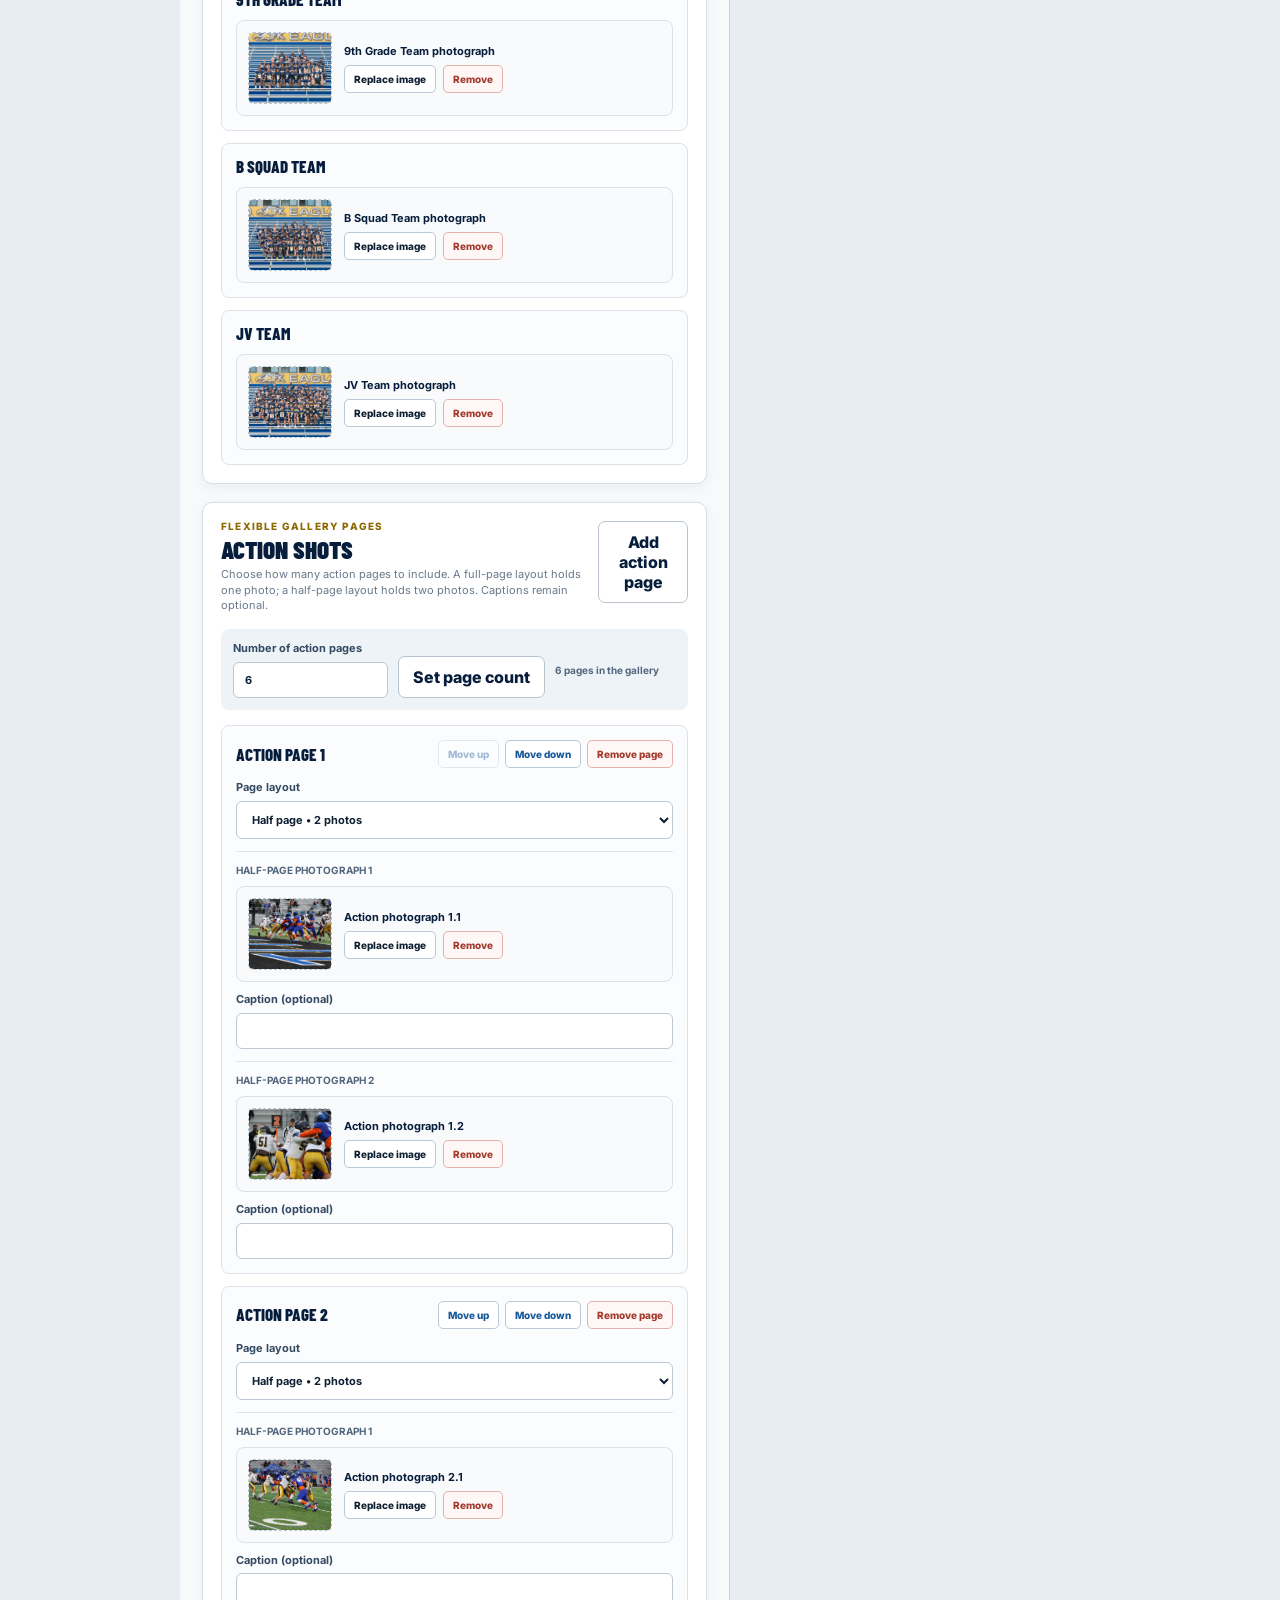
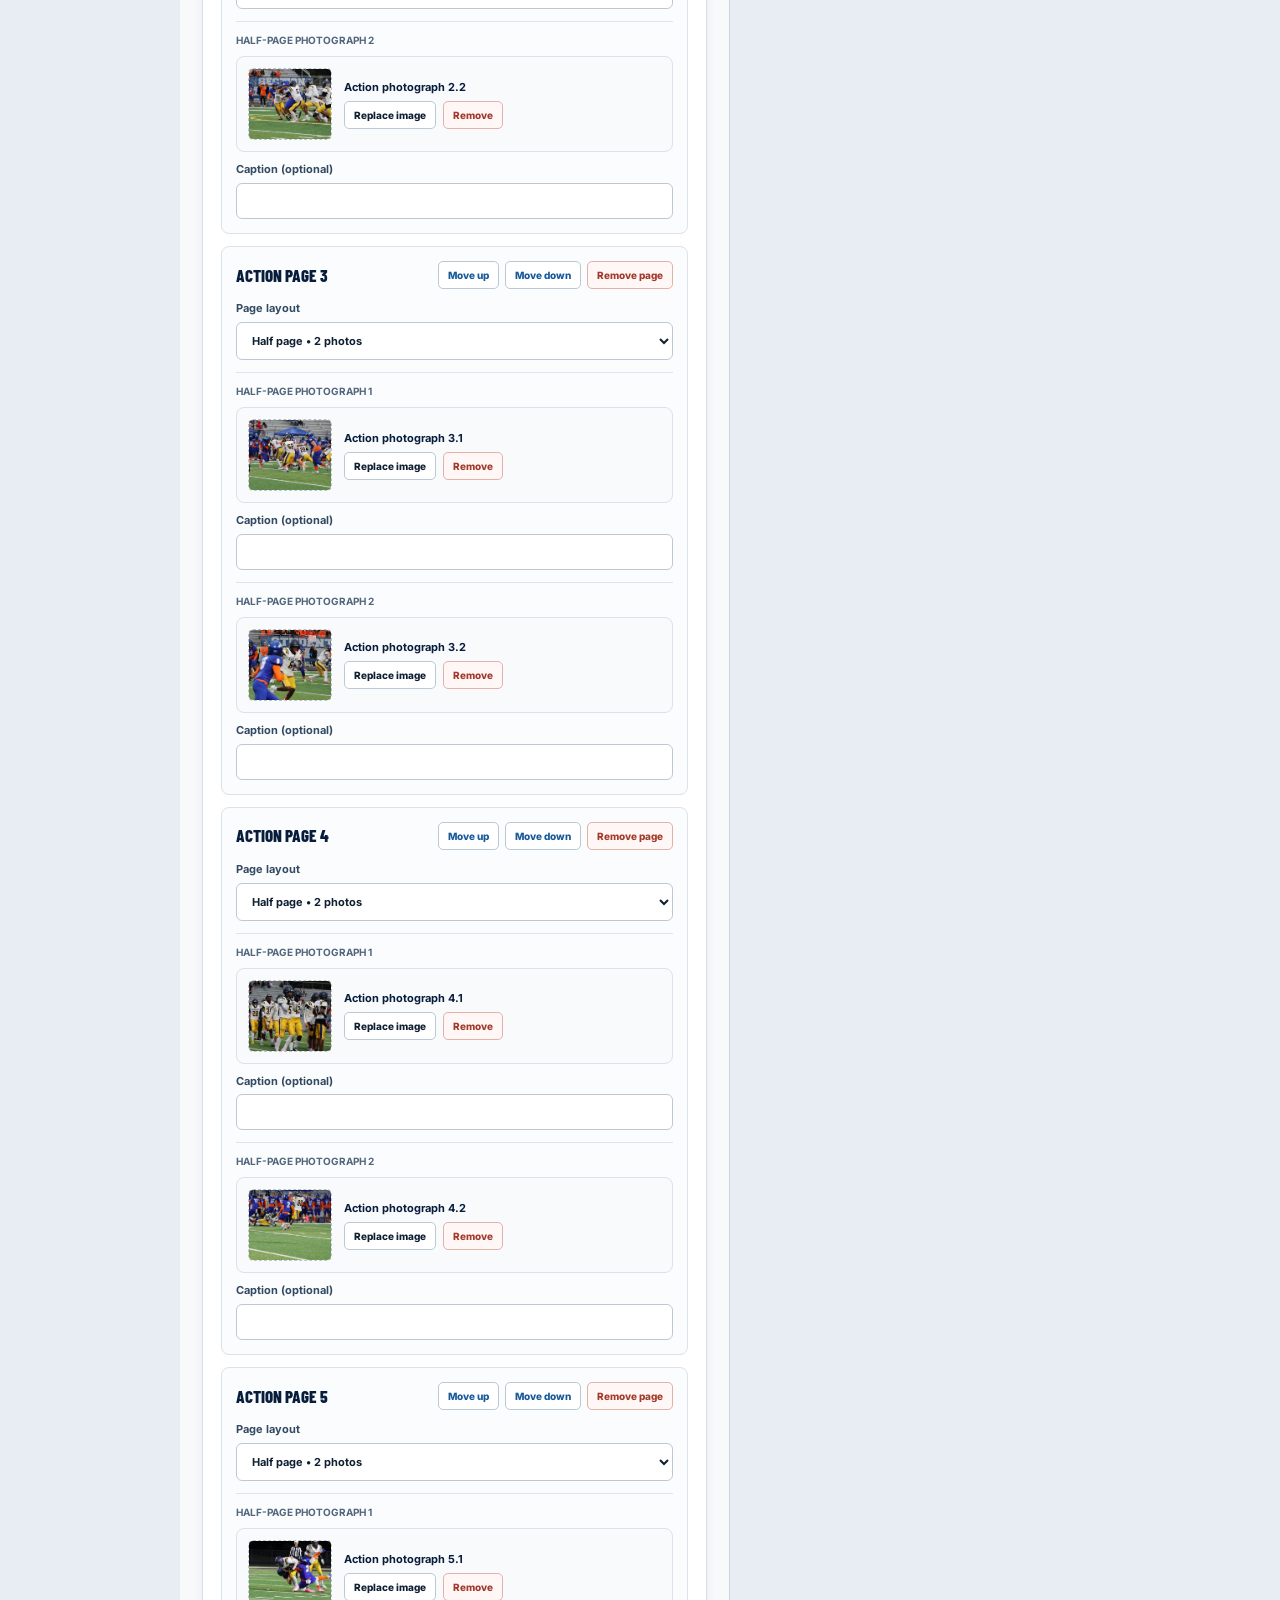
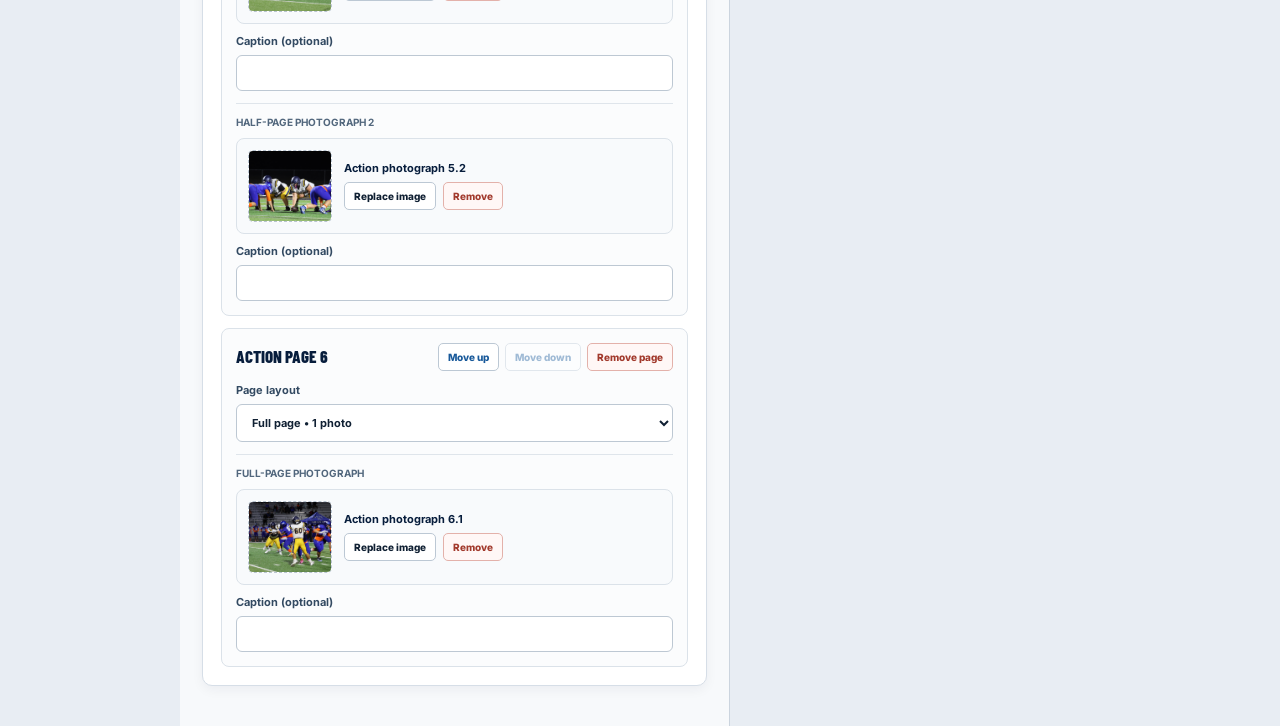
==== commit a9e957a6: "Add sponsor thank-you banner: admin/index.html" ====
--- a/admin/index.html
+++ b/admin/index.html
@@ -9,9 +9,9 @@
     <link rel="preconnect" href="https://fonts.googleapis.com" />
     <link rel="preconnect" href="https://fonts.gstatic.com" crossorigin />
     <link href="https://fonts.googleapis.com/css2?family=Barlow+Condensed:wght@500;600;700;800;900&family=Inter:wght@400;500;600;700&display=swap" rel="stylesheet" />
-    <link rel="stylesheet" href="../styles.css?v=20260922-actions1" />
-    <link rel="stylesheet" href="./admin.css?v=20260922-actions1" />
-    <script type="module" src="./admin.js?v=20260922-actions1"></script>
+    <link rel="stylesheet" href="../styles.css?v=20260923-sponsor-thanks1" />
+    <link rel="stylesheet" href="./admin.css?v=20260923-sponsor-thanks1" />
+    <script type="module" src="./admin.js?v=20260923-sponsor-thanks1"></script>
   </head>
   <body class="admin-body">
     <header class="admin-header">
--- a/styles.css
+++ b/styles.css
@@ -285,7 +285,8 @@
 .cover-footer strong { color: var(--gold); font: 900 clamp(34px, 7vw, 72px)/.8 "Barlow Condensed", sans-serif; }
 
 /* Sponsors */
-.sponsor-page { display: grid; padding: 3.5% 3.5% 5.2%; background: linear-gradient(180deg, white, #faf8f1); }
+.sponsor-page { display: grid; min-height: 0; grid-template-rows: auto minmax(0, 1fr); gap: .8%; padding: 3.5% 3.5% 5.2%; background: linear-gradient(180deg, white, #faf8f1); }
+.sponsor-thanks { margin: 0; padding: .65% 2% .55%; color: var(--navy); border-top: 3px solid var(--gold); border-bottom: 1px solid rgba(7,29,60,.16); font: 800 clamp(8px, 1.25vw, 13px)/1.1 "Barlow Condensed", sans-serif; letter-spacing: .045em; text-align: center; text-transform: uppercase; }
 .sponsor-grid { display: grid; width: 100%; height: auto; min-height: 0; overflow: hidden; grid-template: repeat(2, minmax(0, 1fr)) / repeat(2, minmax(0, 1fr)); grid-auto-flow: row dense; gap: 2.2%; }
 .sponsor-slot { display: grid; min-width: 0; min-height: 0; grid-template-rows: minmax(0, 1fr) auto; overflow: hidden; color: var(--navy); border: 2px solid rgba(7,29,60,.18); border-radius: 4px; background: white; text-align: center; }
 .sponsor-size-full { grid-column: span 2; grid-row: span 2; }
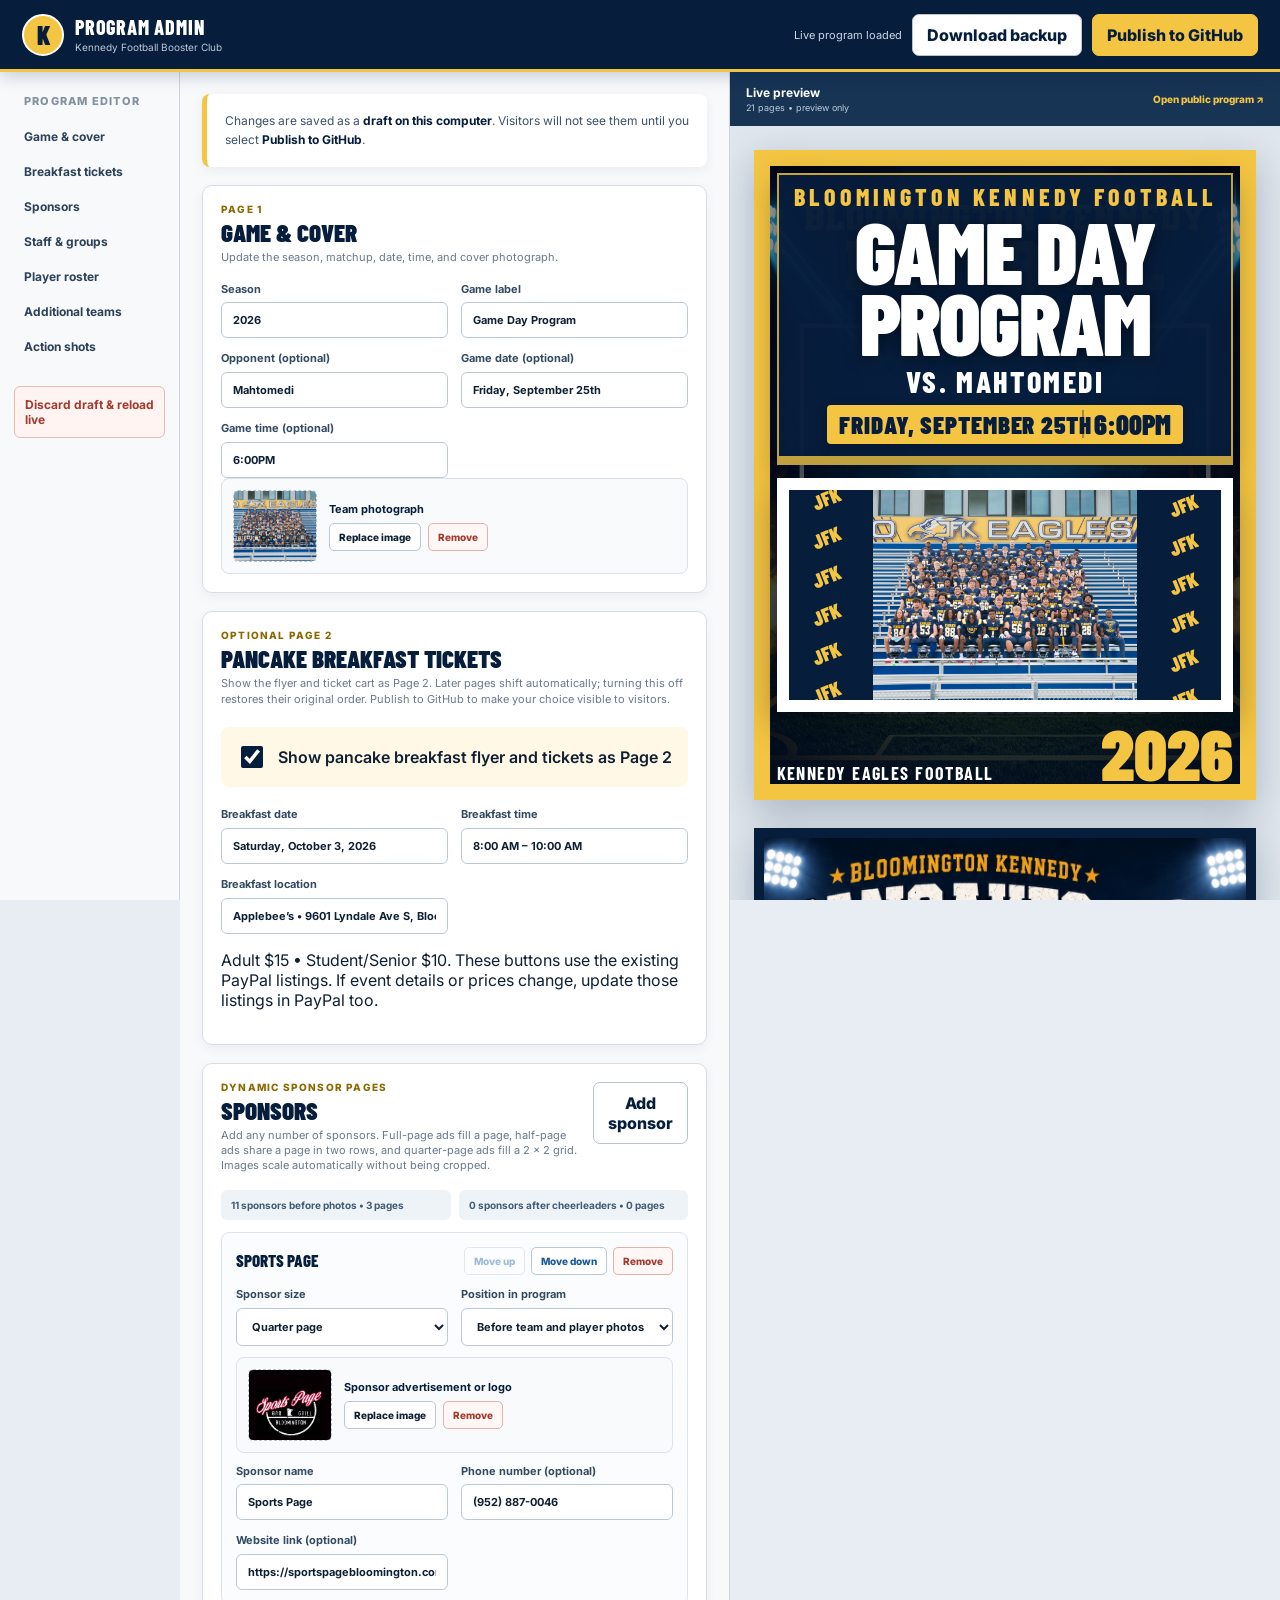
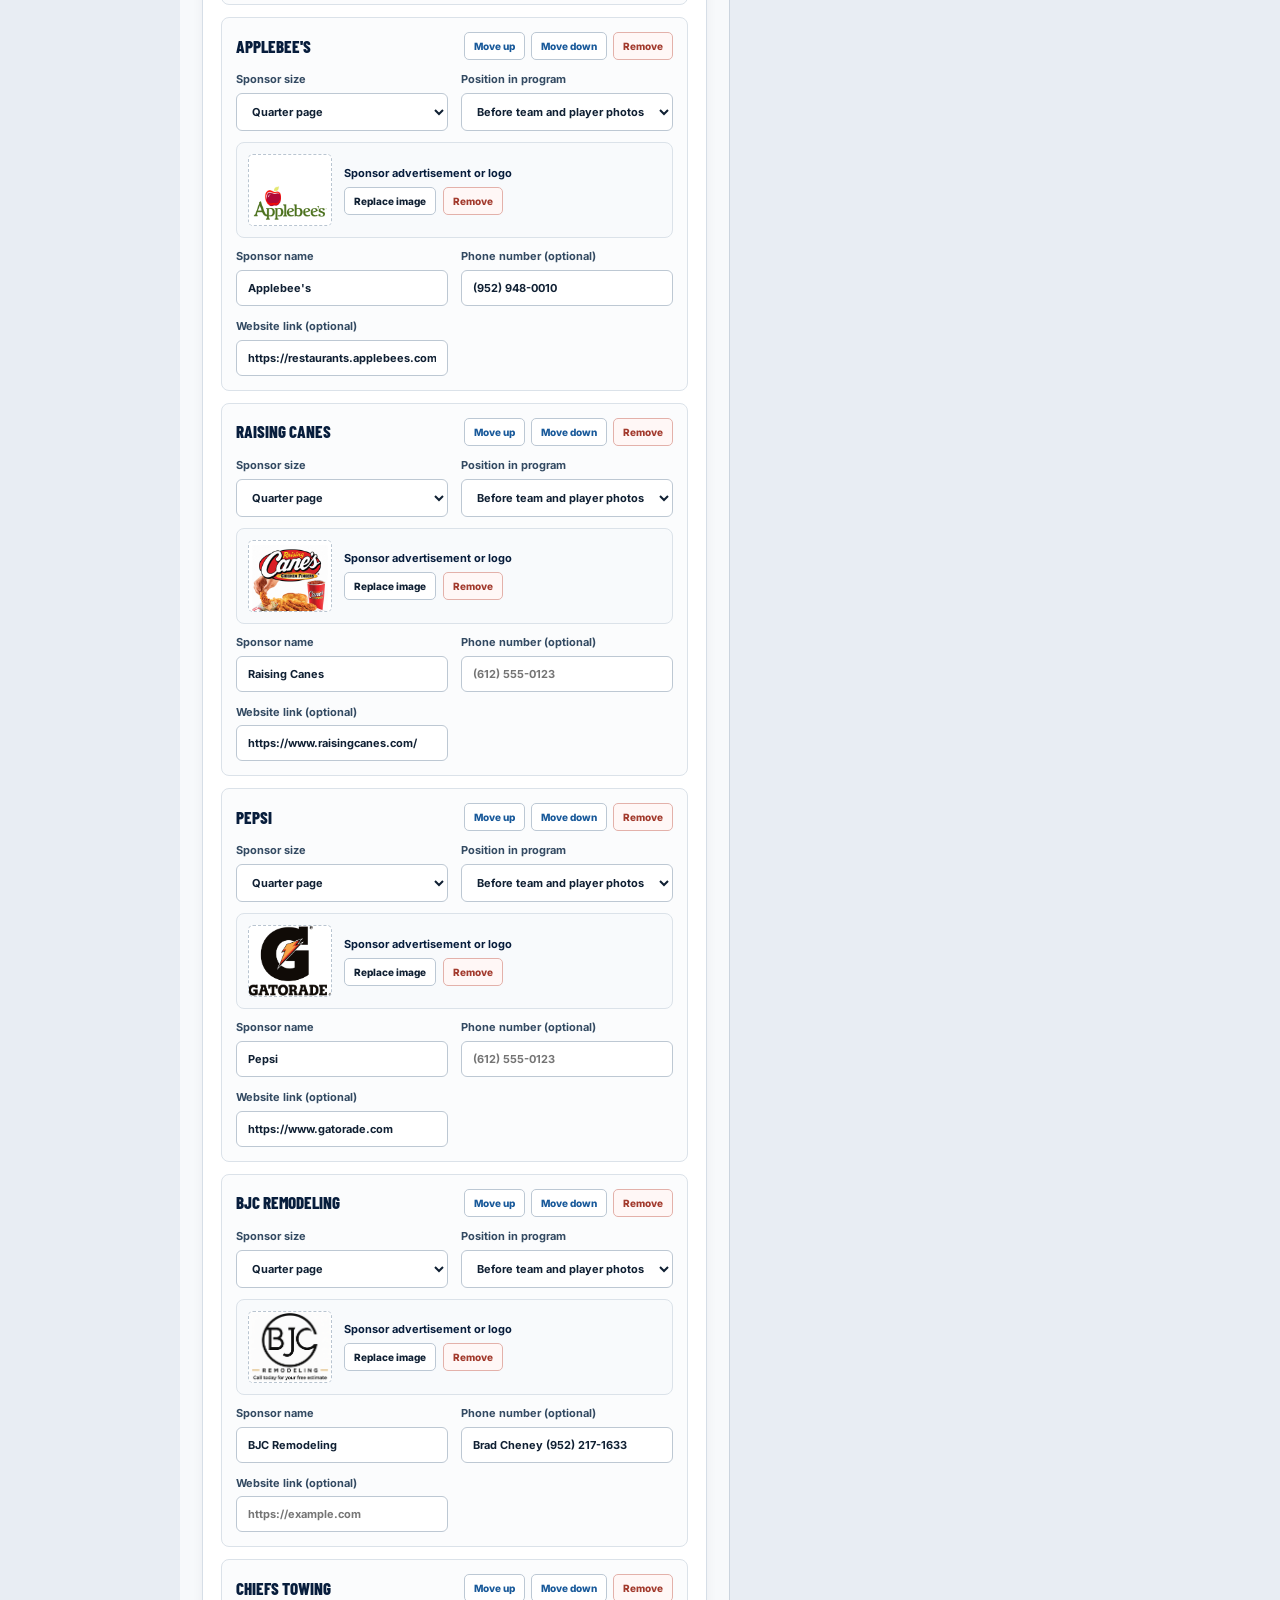
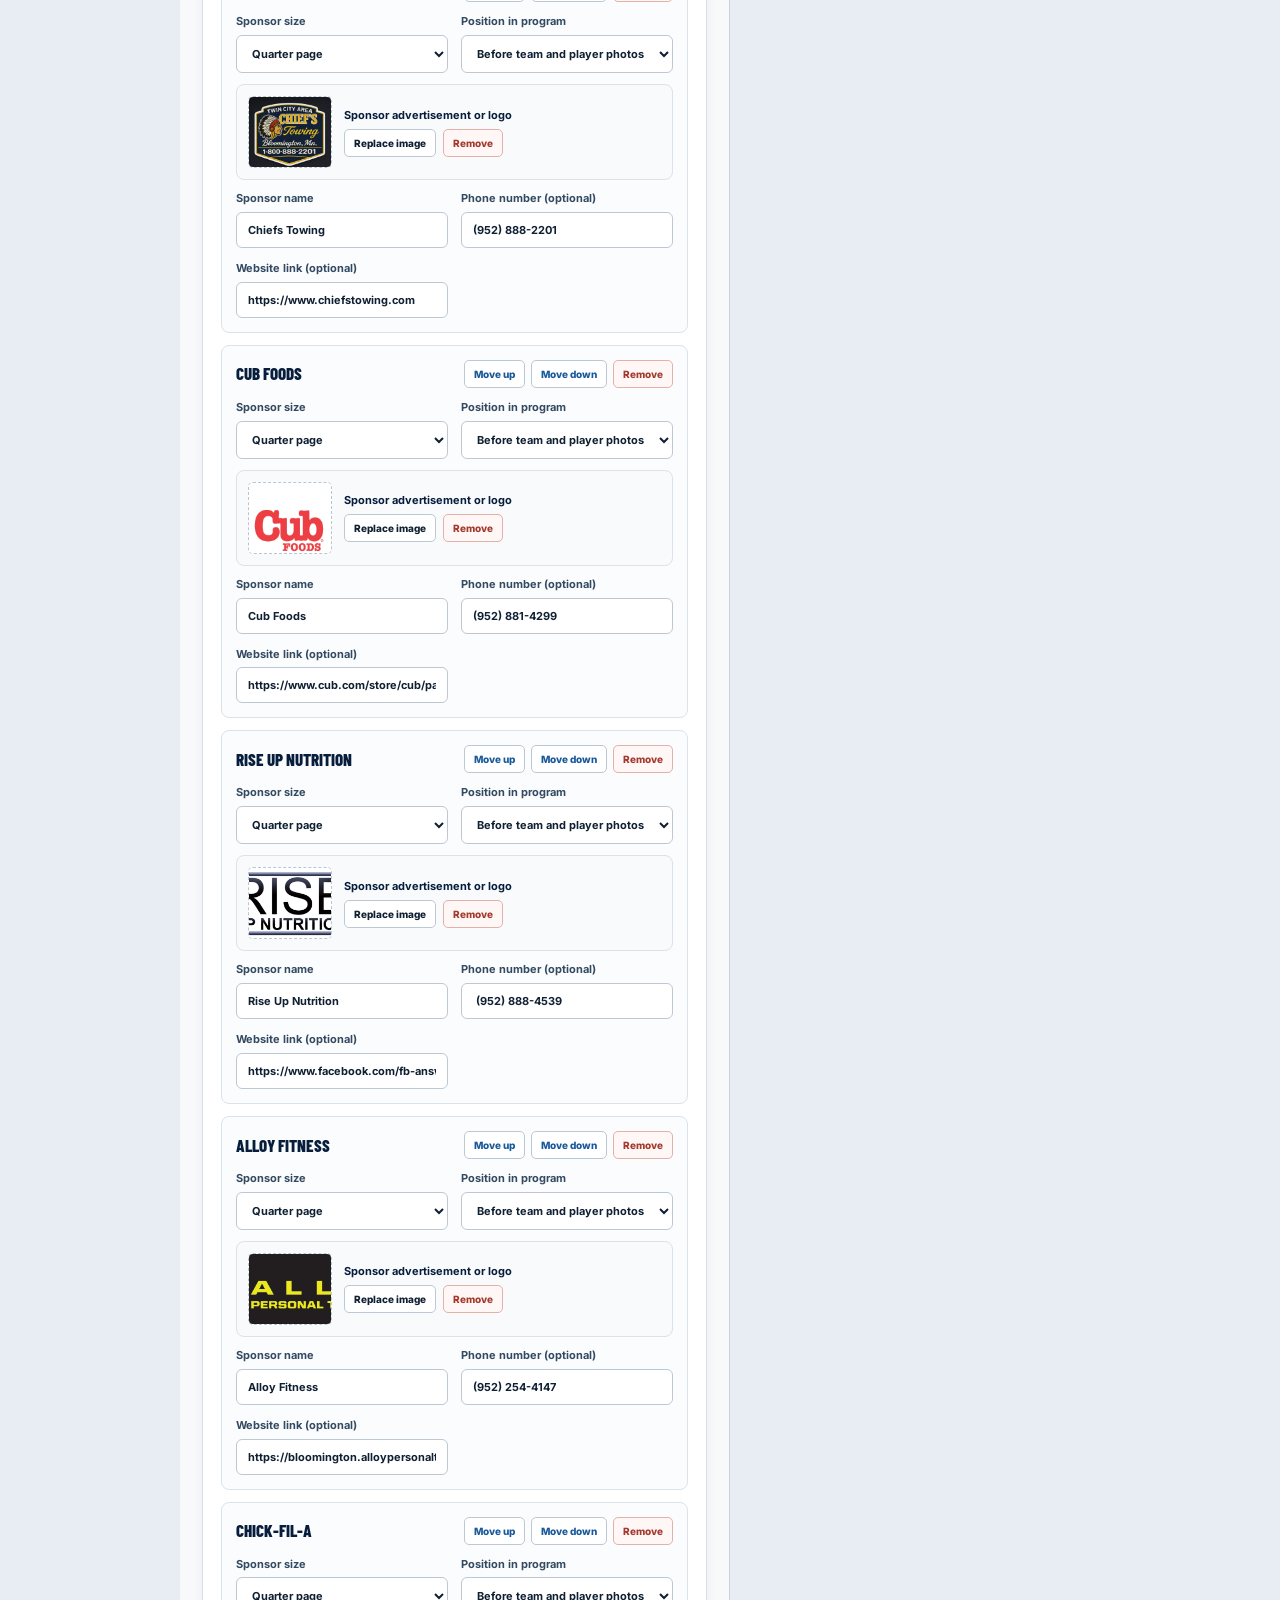
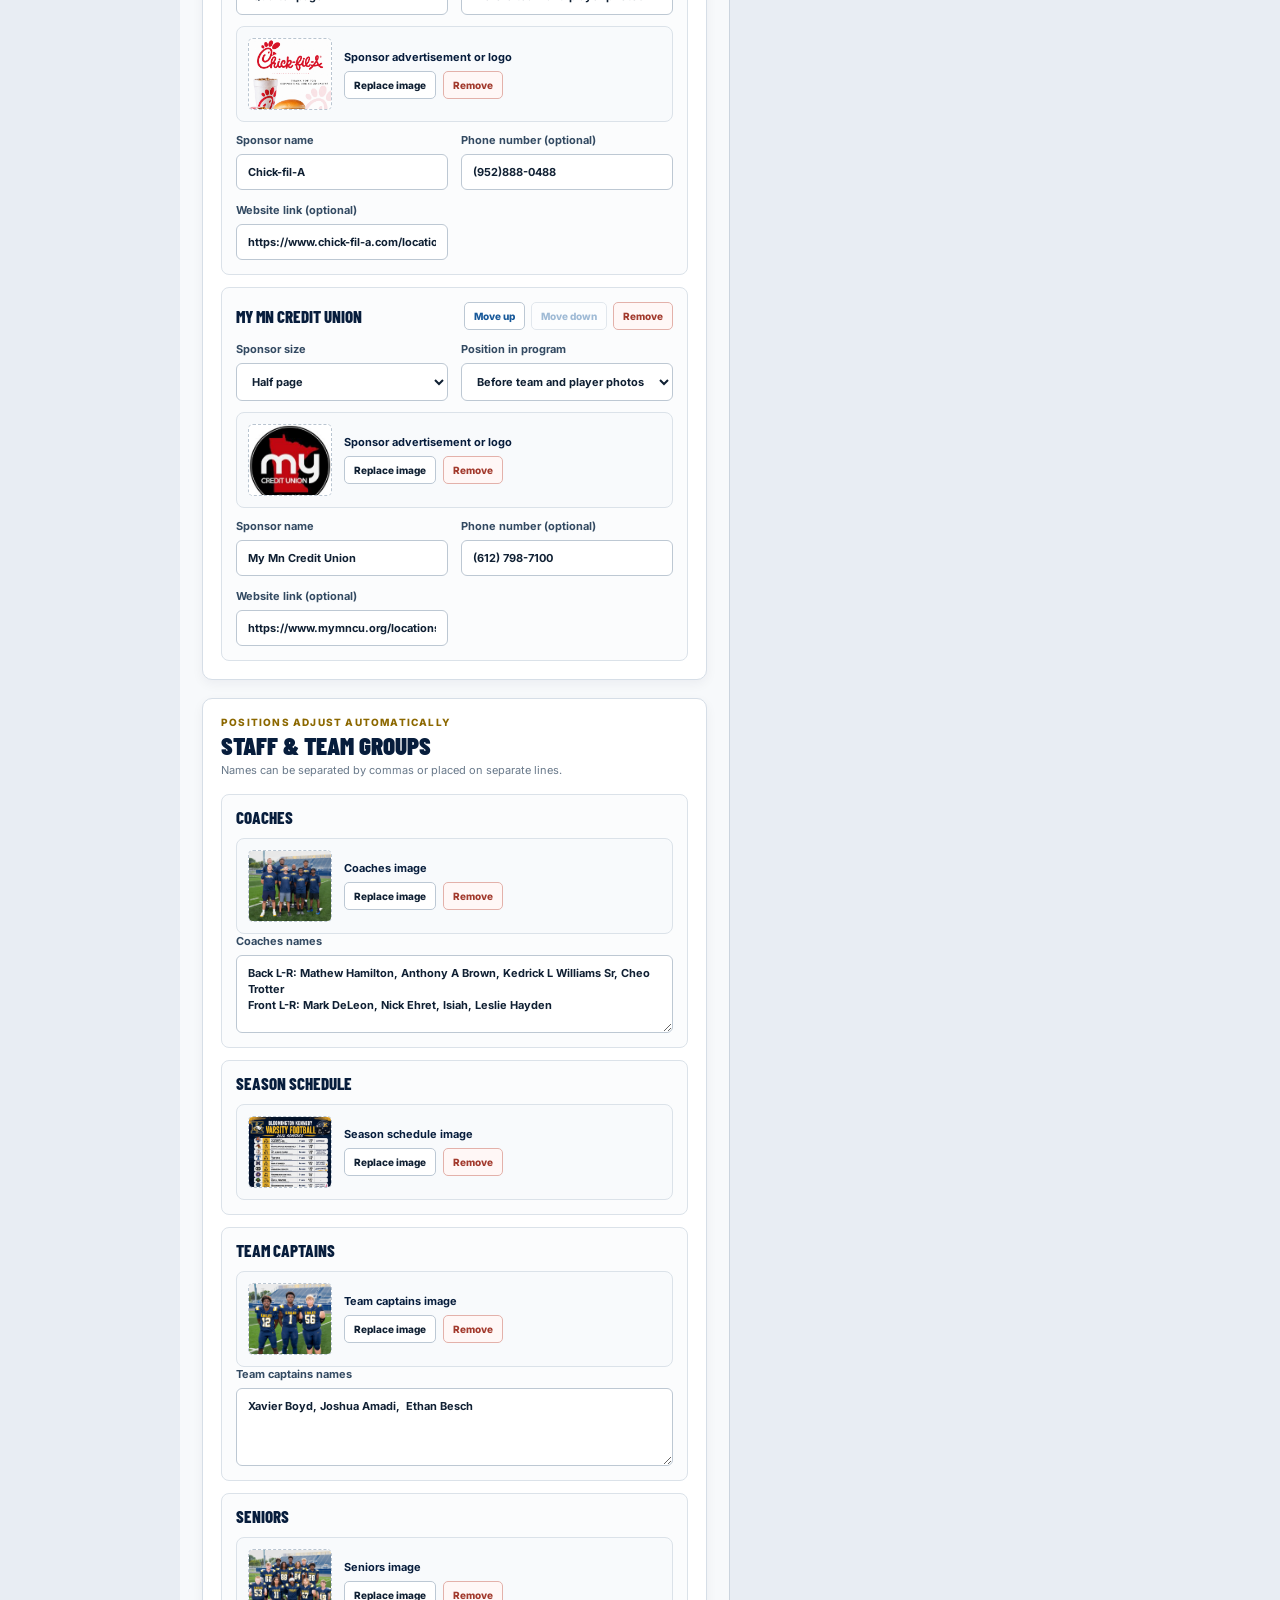
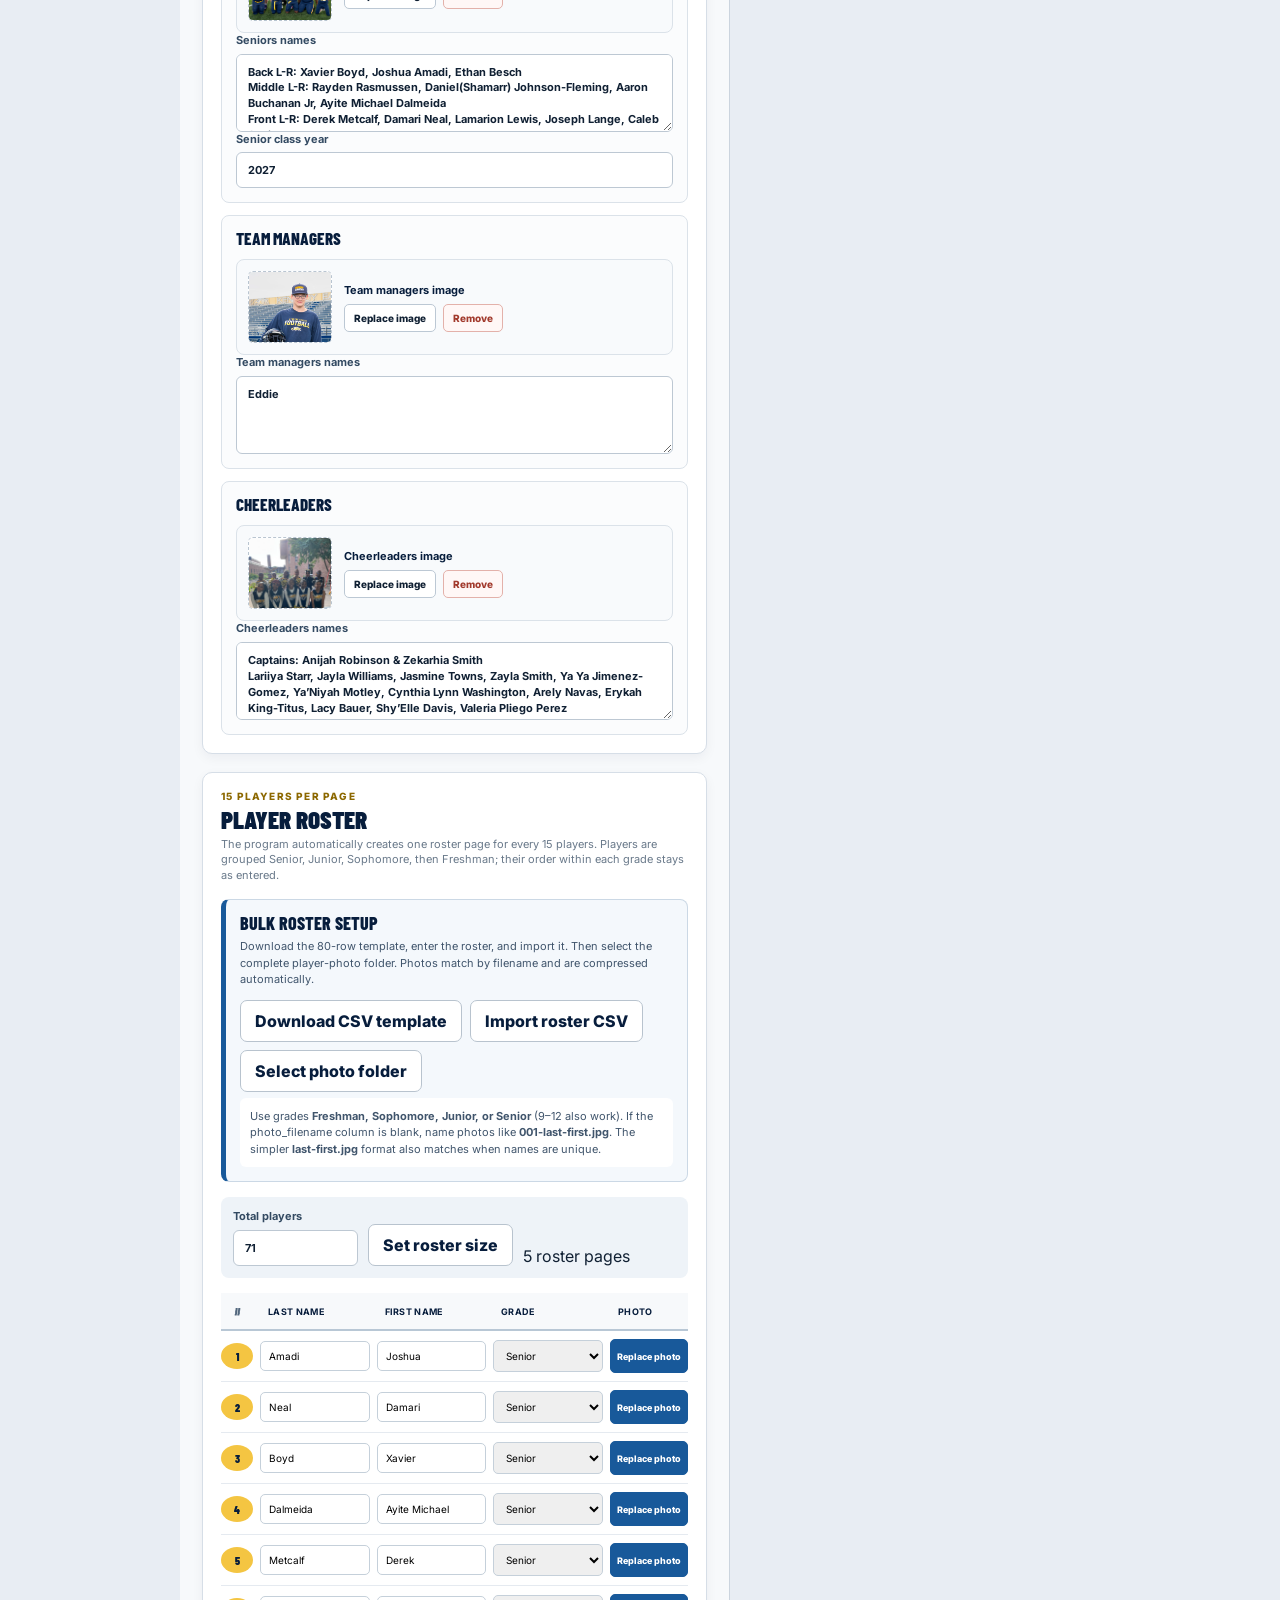
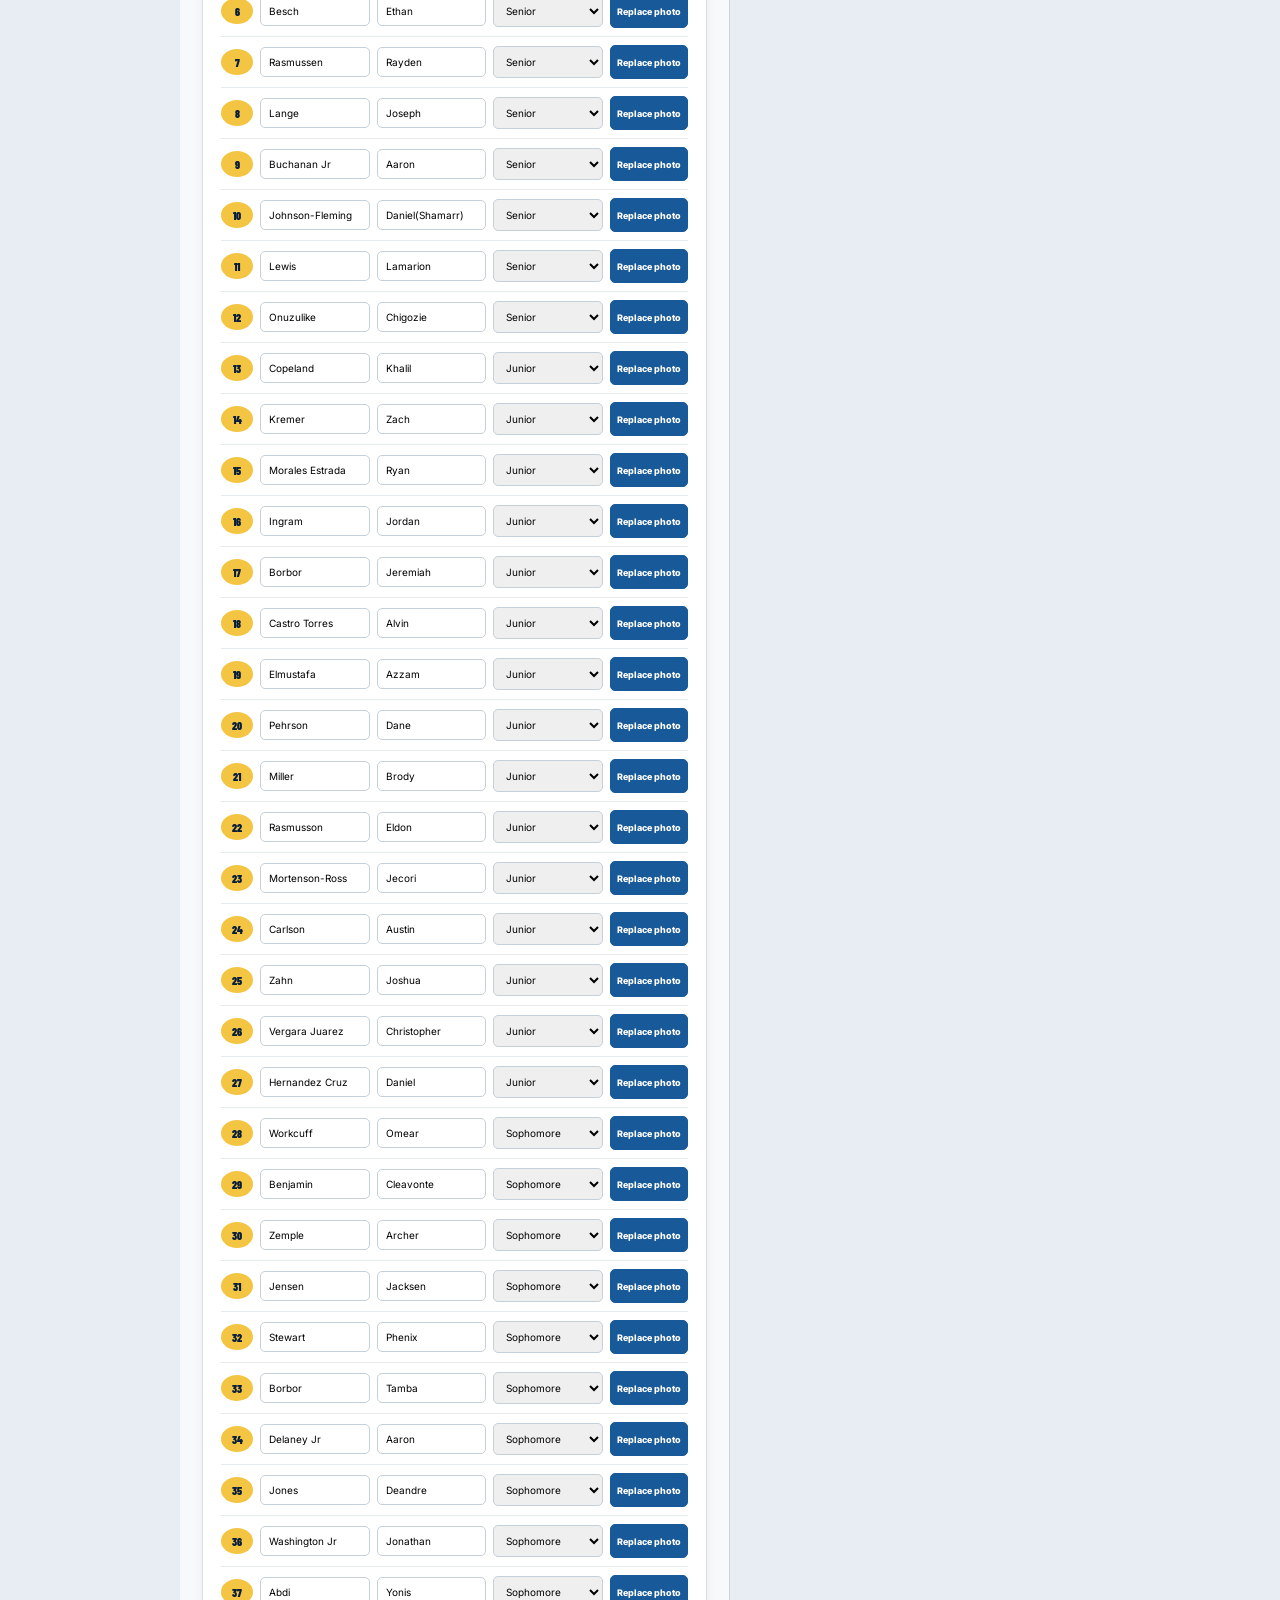
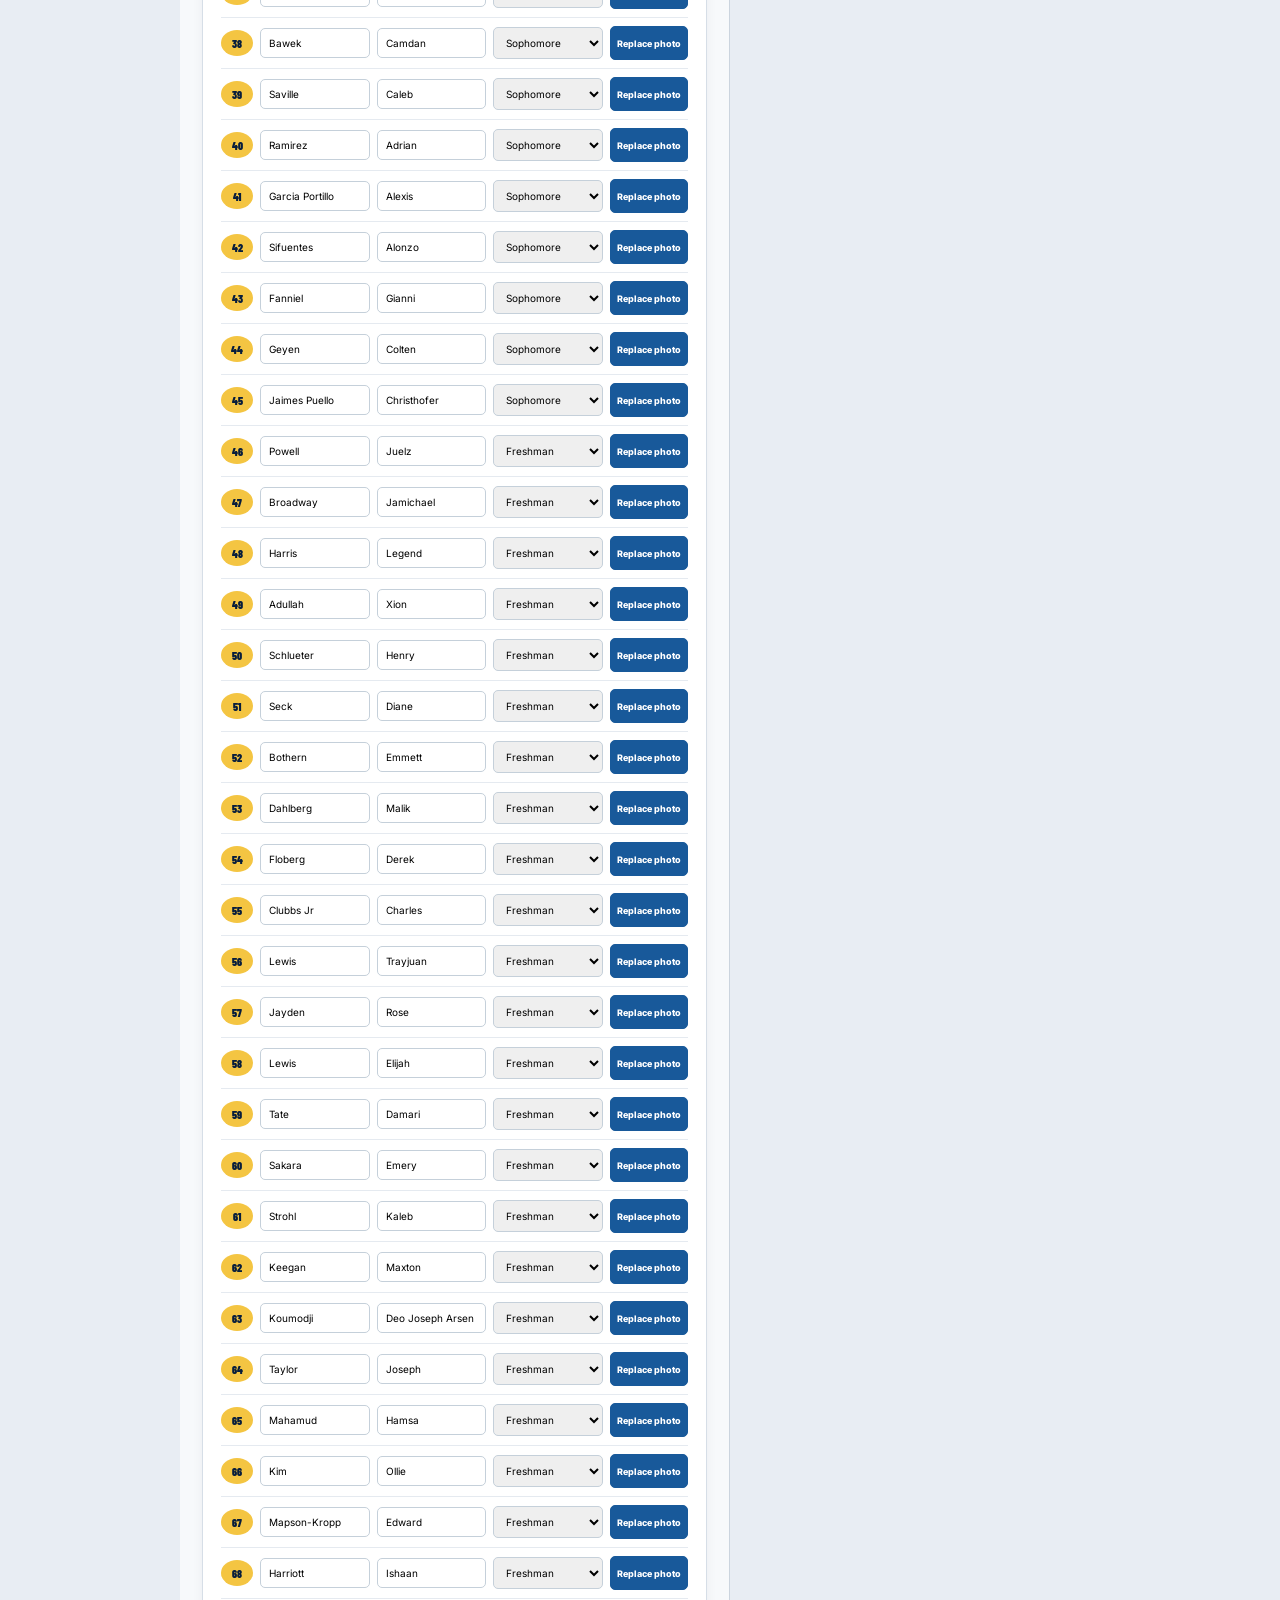
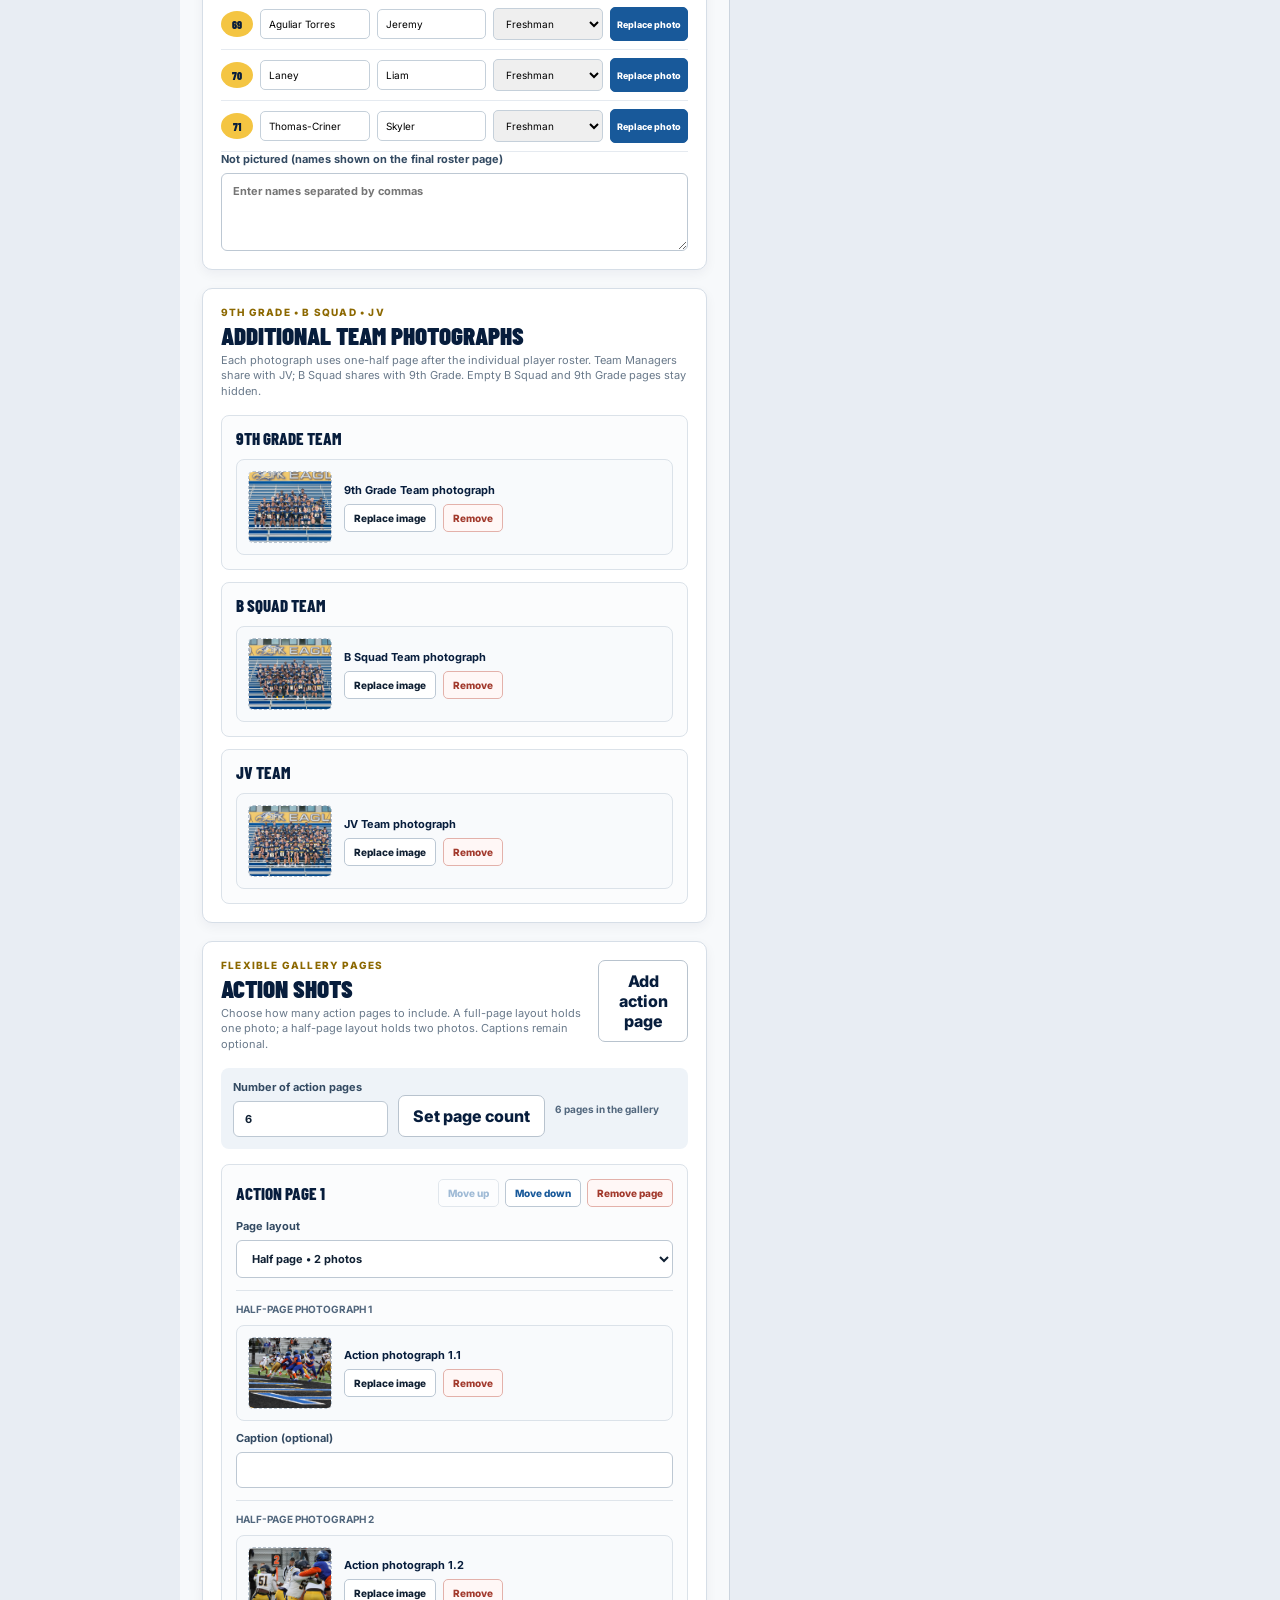
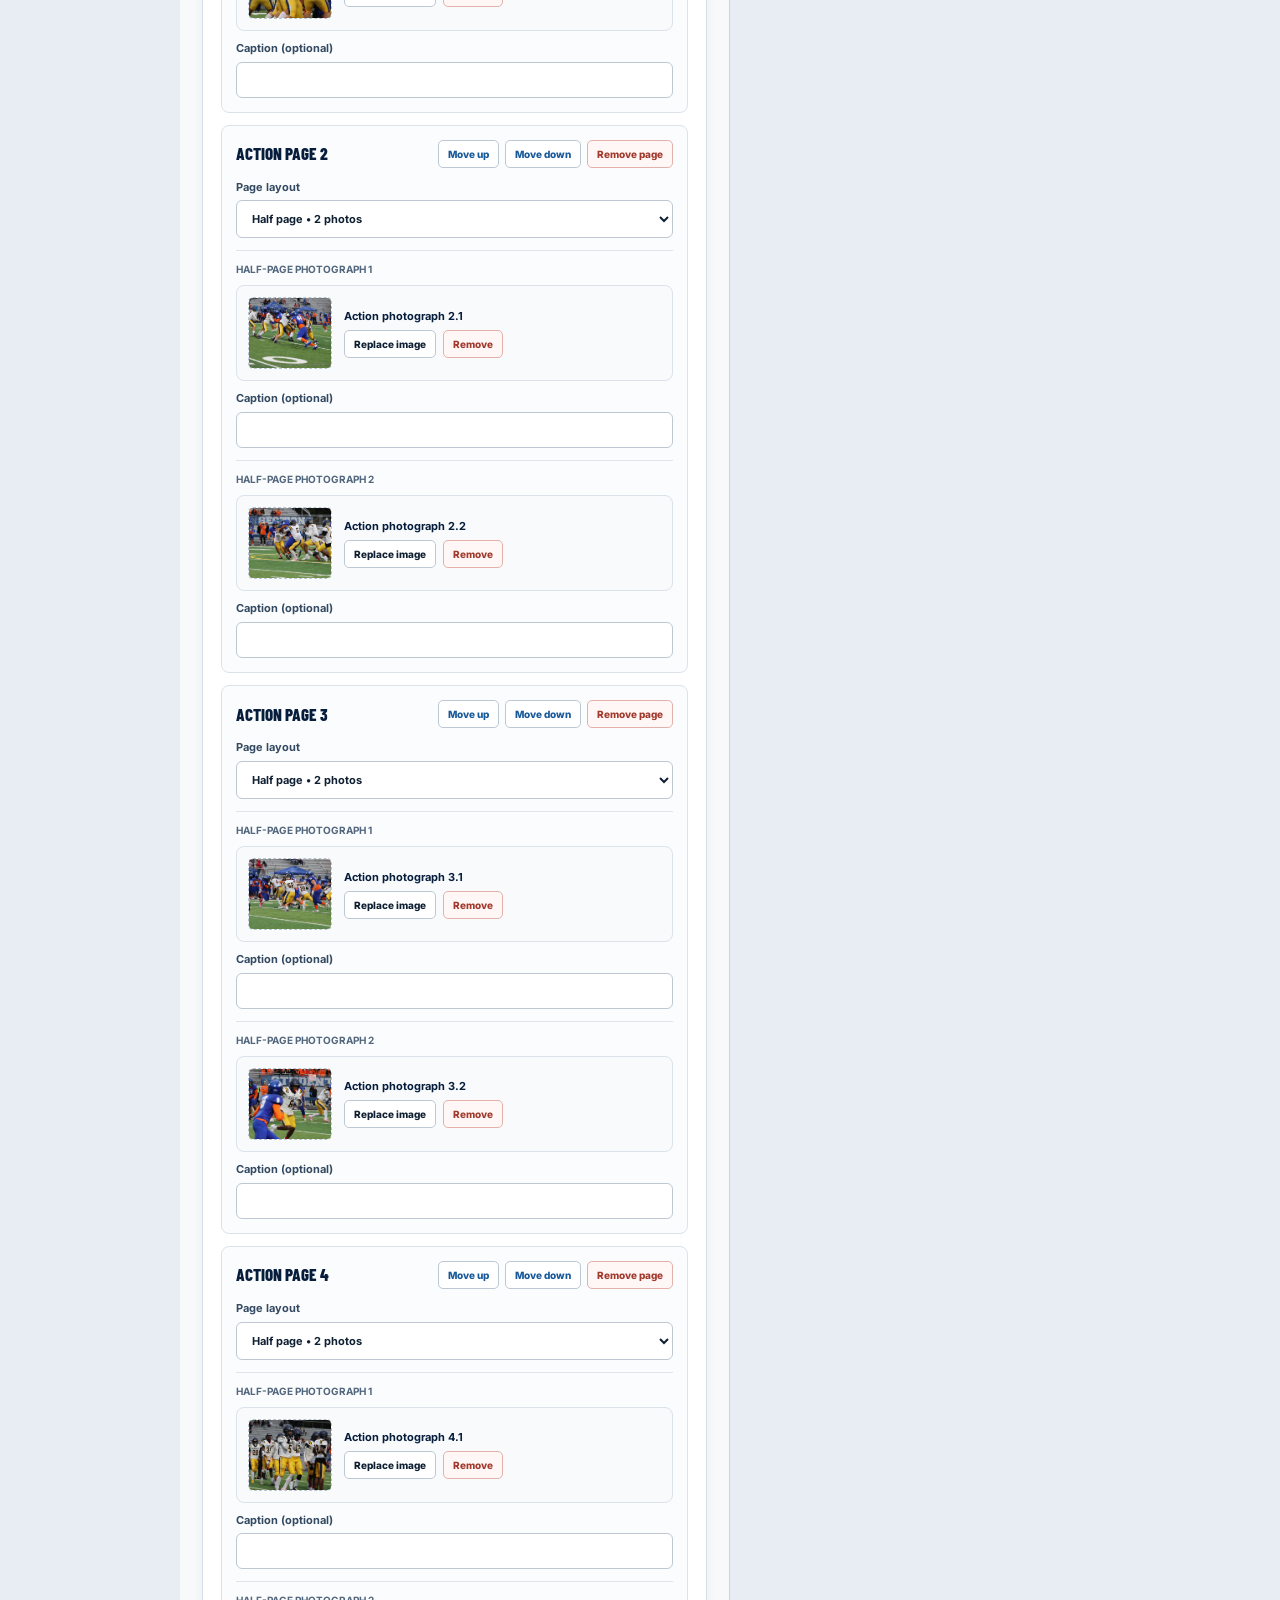
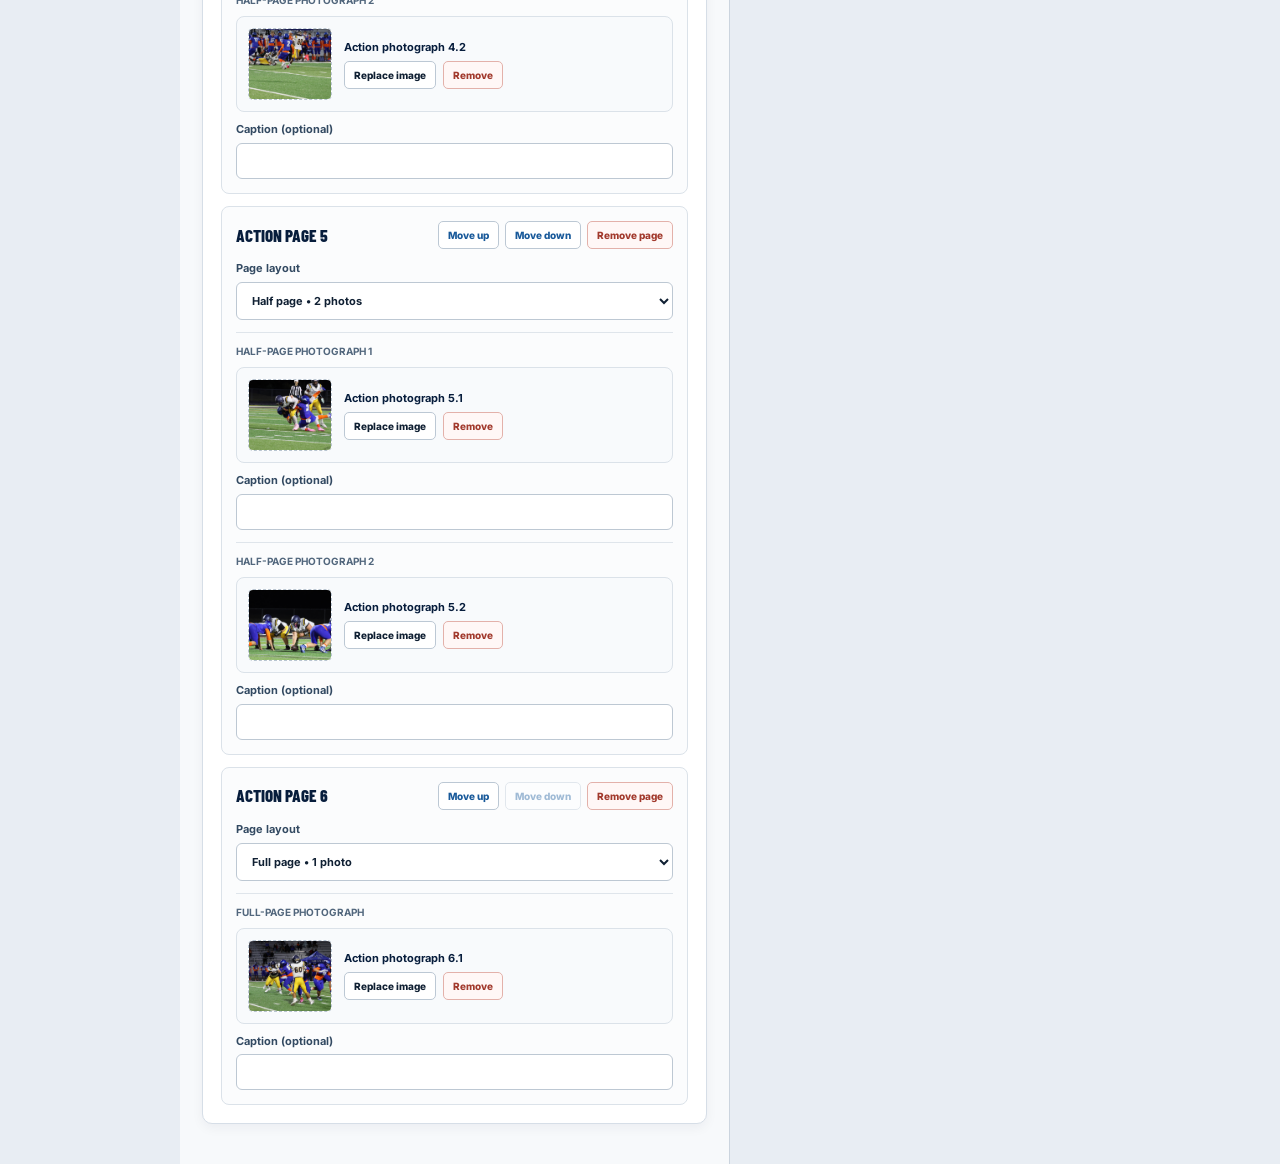
==== commit 80af0a05: "Improve roster name and grade ordering: admin/index.html" ====
--- a/admin/index.html
+++ b/admin/index.html
@@ -10,8 +10,8 @@
     <link rel="preconnect" href="https://fonts.gstatic.com" crossorigin />
     <link href="https://fonts.googleapis.com/css2?family=Barlow+Condensed:wght@500;600;700;800;900&family=Inter:wght@400;500;600;700&display=swap" rel="stylesheet" />
     <link rel="stylesheet" href="../styles.css?v=20260923-sponsor-thanks1" />
-    <link rel="stylesheet" href="./admin.css?v=20260923-sponsor-thanks1" />
-    <script type="module" src="./admin.js?v=20260923-sponsor-thanks1"></script>
+    <link rel="stylesheet" href="./admin.css?v=20260923-roster-order1" />
+    <script type="module" src="./admin.js?v=20260923-roster-order1"></script>
   </head>
   <body class="admin-body">
     <header class="admin-header">
--- a/styles.css
+++ b/styles.css
@@ -354,6 +354,59 @@
 .load-error { display: grid; gap: 8px; width: min(560px, calc(100vw - 32px)); padding: 32px; color: #7a271a; border: 1px solid #f4b8ad; border-radius: 12px; background: #fff0ed; }
 .site-footer { display: flex; justify-content: space-between; gap: 16px; padding: 26px clamp(16px, 4vw, 48px); color: #c8d5e5; border-top: 4px solid var(--gold); background: var(--navy); font-size: 12px; }
 
+/* Public feedback */
+.feedback-button {
+  position: fixed;
+  z-index: 40;
+  right: clamp(14px, 2.5vw, 28px);
+  bottom: clamp(14px, 2.5vw, 28px);
+  display: inline-flex;
+  align-items: center;
+  gap: 8px;
+  padding: 12px 18px;
+  color: var(--navy);
+  border: 2px solid rgba(7,29,60,.22);
+  border-radius: 999px;
+  background: var(--gold);
+  box-shadow: 0 8px 24px rgba(7,29,60,.3);
+  cursor: pointer;
+  font: 800 14px/1 Inter, sans-serif;
+}
+.feedback-button:hover { background: #ffda60; transform: translateY(-1px); }
+.feedback-button:focus-visible, .feedback-dialog button:focus-visible, .feedback-dialog input:focus-visible, .feedback-dialog select:focus-visible, .feedback-dialog textarea:focus-visible { outline: 3px solid #2d75bd; outline-offset: 3px; }
+
+.feedback-dialog {
+  width: min(560px, calc(100vw - 24px));
+  max-height: min(760px, calc(100vh - 24px));
+  padding: 0;
+  color: var(--ink);
+  border: 0;
+  border-radius: 14px;
+  background: white;
+  box-shadow: 0 24px 80px rgba(0,12,30,.45);
+}
+.feedback-dialog::backdrop { background: rgba(0,12,30,.72); backdrop-filter: blur(2px); }
+.feedback-form { display: grid; gap: 10px; padding: clamp(20px, 4vw, 32px); }
+.feedback-heading { display: flex; align-items: start; justify-content: space-between; gap: 20px; }
+.feedback-kicker { margin: 0 0 3px; color: #8a6500; font-size: 11px; font-weight: 800; letter-spacing: .1em; text-transform: uppercase; }
+.feedback-heading h2 { margin: 0; color: var(--navy); font: 900 clamp(30px, 6vw, 42px)/1 "Barlow Condensed", sans-serif; text-transform: uppercase; }
+.feedback-close { width: 38px; height: 38px; padding: 0; color: var(--navy); border: 1px solid var(--line); border-radius: 50%; background: white; cursor: pointer; font-size: 28px; line-height: 1; }
+.feedback-intro { margin: 0 0 6px; color: var(--muted); font-size: 14px; line-height: 1.45; }
+.feedback-form label { color: var(--navy); font-size: 13px; font-weight: 800; }
+.feedback-form label span { color: var(--muted); font-weight: 500; }
+.feedback-form input, .feedback-form select, .feedback-form textarea { width: 100%; padding: 11px 12px; color: var(--ink); border: 1px solid #aebaca; border-radius: 6px; background: white; font: 16px/1.35 Inter, sans-serif; }
+.feedback-form textarea { min-height: 120px; resize: vertical; }
+.feedback-contact-grid { display: grid; grid-template-columns: repeat(2, minmax(0, 1fr)); gap: 12px; }
+.feedback-contact-grid > div { display: grid; gap: 6px; }
+.feedback-status { min-height: 20px; font-size: 13px; font-weight: 700; line-height: 1.35; }
+.feedback-status.is-success { color: #176534; }
+.feedback-status.is-error { color: #a22618; }
+.feedback-actions { display: flex; justify-content: flex-end; gap: 10px; margin-top: 2px; }
+.feedback-actions button { padding: 11px 16px; border-radius: 6px; cursor: pointer; font-weight: 800; }
+.feedback-cancel { color: var(--navy); border: 1px solid #aebaca; background: white; }
+.feedback-submit { color: var(--navy); border: 1px solid #d69b13; background: var(--gold); }
+.feedback-submit:disabled { cursor: wait; opacity: .65; }
+
 @media (max-width: 640px) {
   :root { --page-width: calc(100vw - 16px); }
   .site-header { min-height: 64px; padding: 9px 12px; }
@@ -362,6 +415,8 @@
   .brand small { font-size: 9px; }
   .page-count { display: none; }
   .print-button { padding: 9px 10px; font-size: 12px; }
+  .feedback-button { right: 10px; bottom: 10px; padding: 11px 14px; font-size: 12px; }
+  .feedback-contact-grid { grid-template-columns: 1fr; }
   main { padding-top: 14px; }
   .program-stack { gap: 18px; }
   .program-page { box-shadow: 0 9px 28px rgba(7,29,60,.18); }
@@ -373,7 +428,7 @@
 
 @media print {
   html, body { width: 8.5in; margin: 0; background: white; }
-  .site-header, .site-footer { display: none !important; }
+  .site-header, .site-footer, .feedback-button, .feedback-dialog { display: none !important; }
   main { padding: 0; }
   .program-stack { display: block; }
   .program-page { width: 8.5in; height: 11in; margin: 0; break-after: page; box-shadow: none; print-color-adjust: exact; -webkit-print-color-adjust: exact; }
--- a/admin/admin.css
+++ b/admin/admin.css
@@ -105,6 +105,9 @@
 .player-editor { display: grid; grid-template-columns: 32px 1fr 1fr 110px 78px; align-items: center; gap: 7px; padding: 8px 0; border-bottom: 1px solid #e5eaf0; }
 .player-editor:last-child { border-bottom: 0; }
 .player-editor > span { display: grid; height: 26px; place-items: center; color: var(--navy); border-radius: 50%; background: var(--gold); font: 900 11px/1 "Barlow Condensed", sans-serif; }
+.player-editor-header { position: sticky; z-index: 2; top: -1px; padding: 7px 0; color: var(--navy); border-bottom: 2px solid #b8c7d5; background: #f7f9fb; }
+.player-editor-header > span { height: 22px; color: #52677d; background: transparent; }
+.player-editor-header > strong { padding-left: 8px; font-size: 9px; letter-spacing: .035em; text-transform: uppercase; }
 .player-editor input, .player-editor select { width: 100%; min-width: 0; padding: 8px; border: 1px solid #c5d0da; border-radius: 5px; font-size: 10px; }
 .player-photo-button { display: grid; place-items: center; height: 34px; color: var(--blue); border: 1px solid #aebfce; border-radius: 5px; background: white; font-size: 9px; font-weight: 800; cursor: pointer; }
 .player-photo-button.has-photo { color: #fff; border-color: var(--blue); background: var(--blue); }
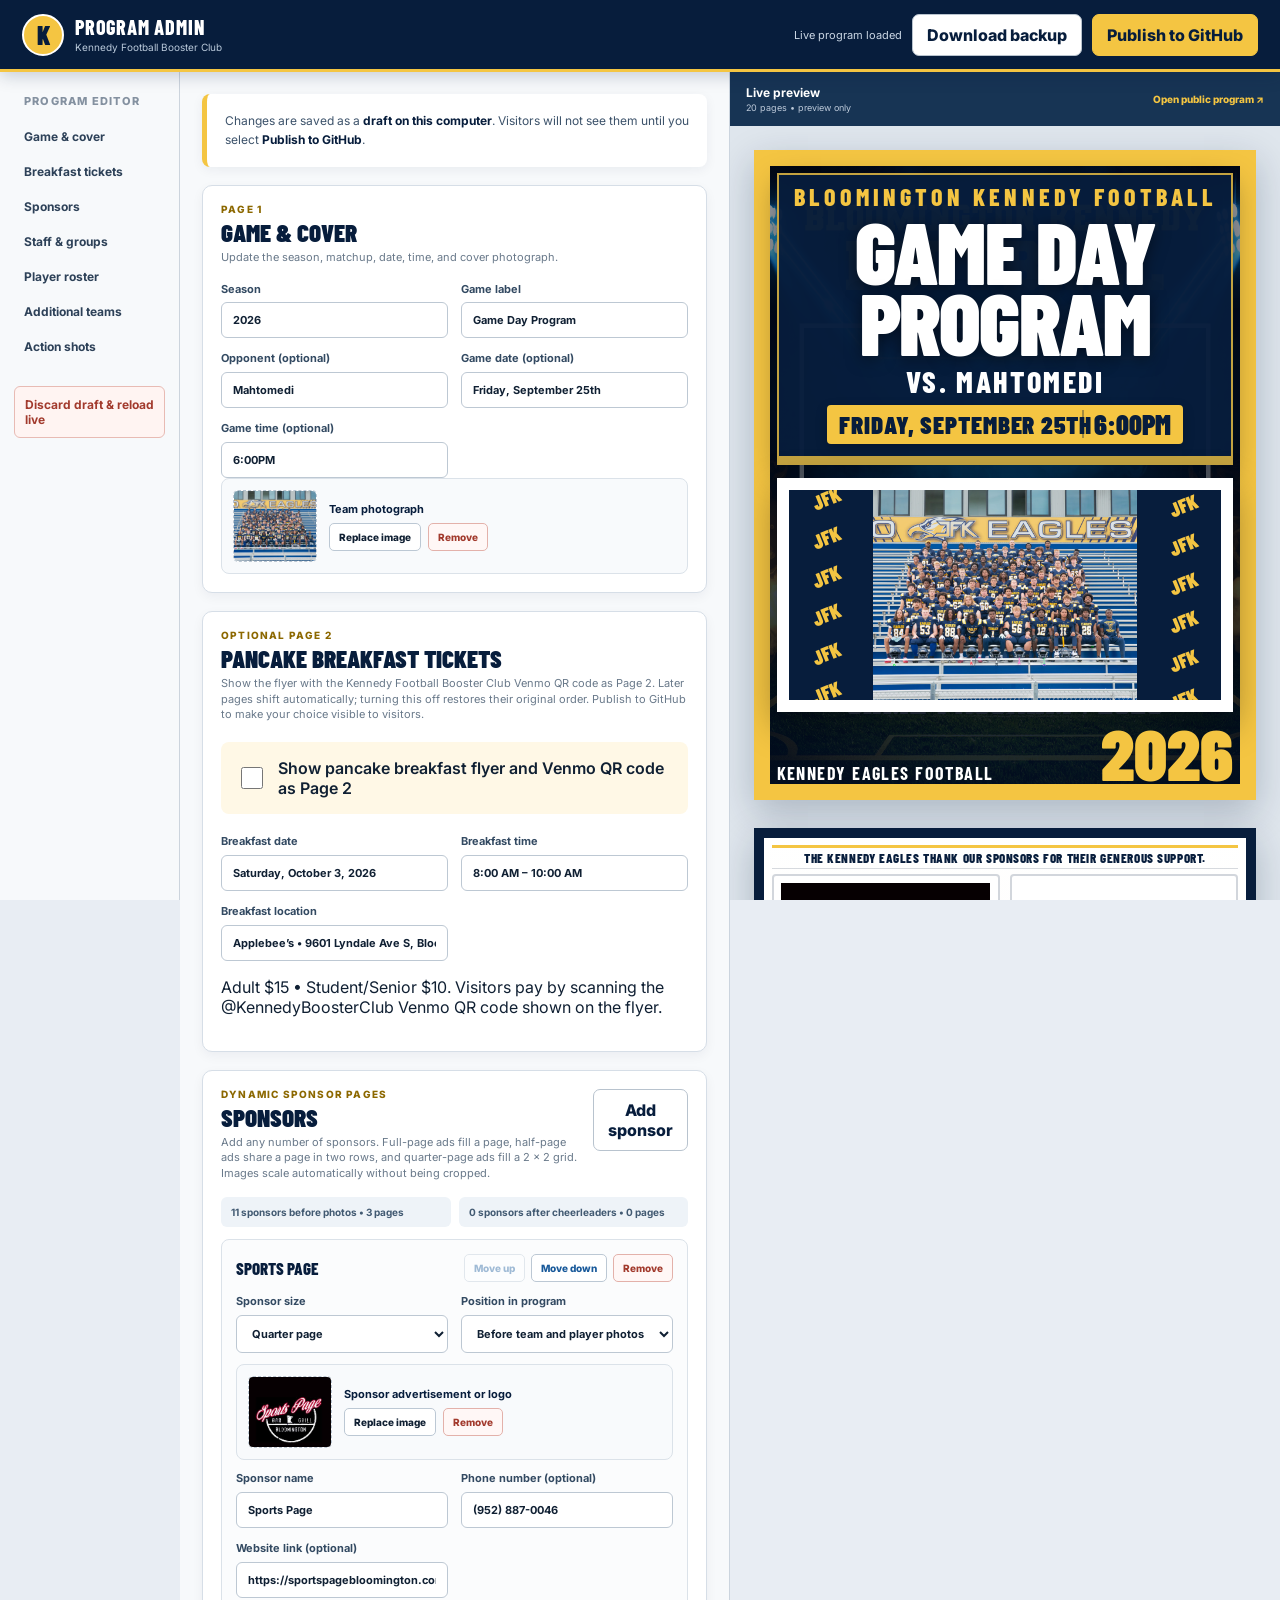
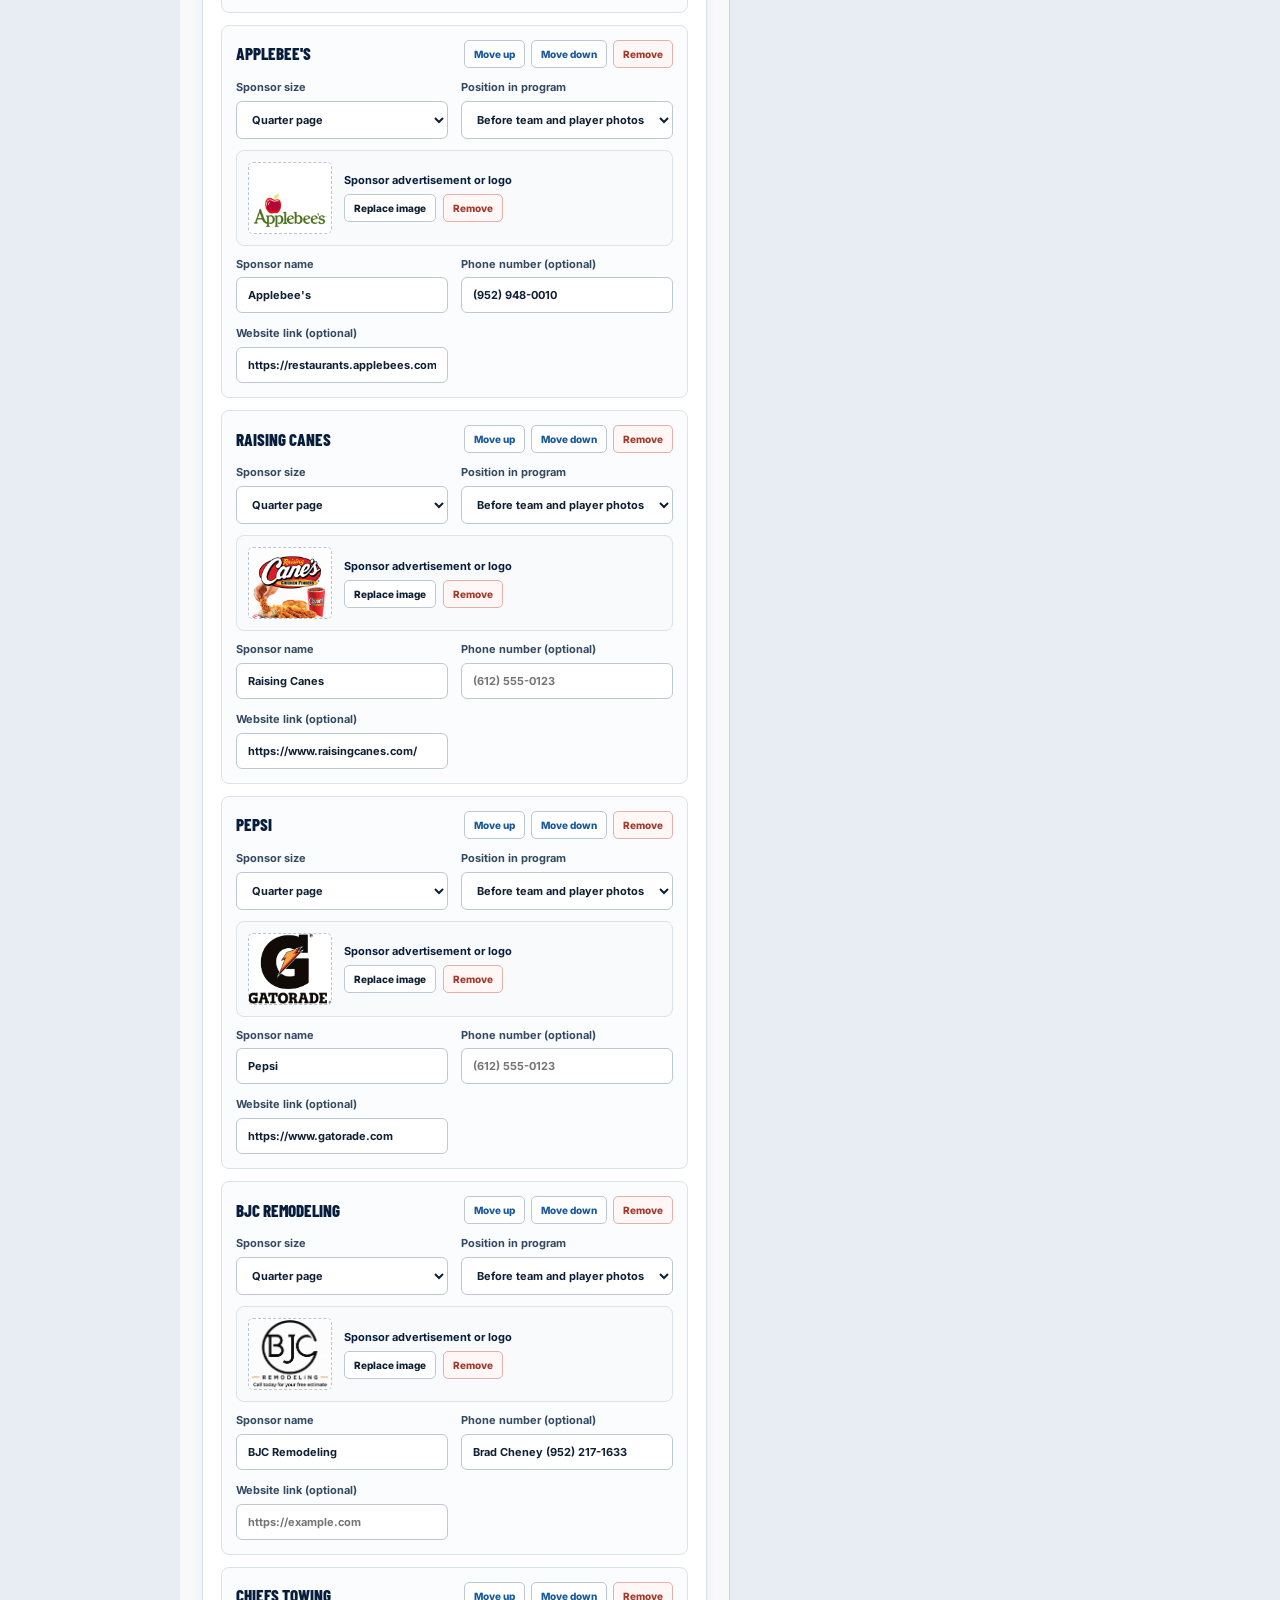
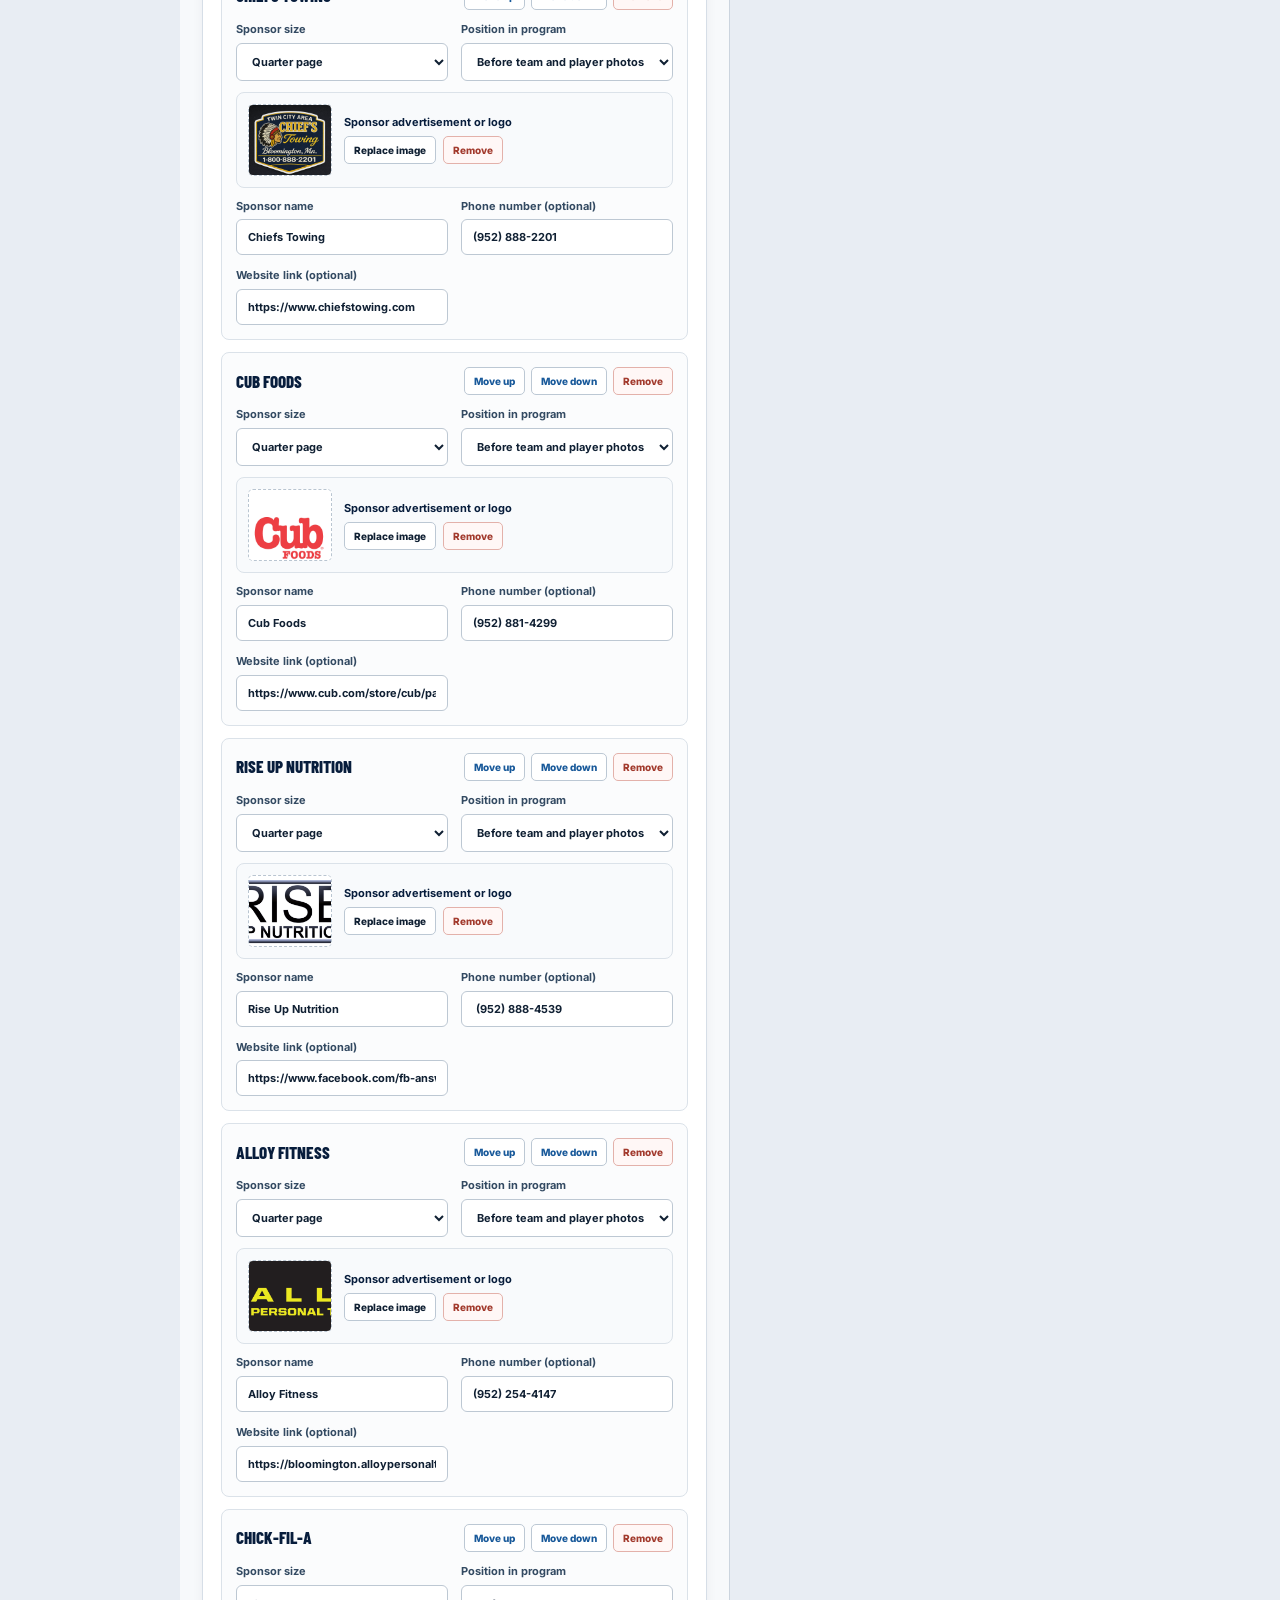
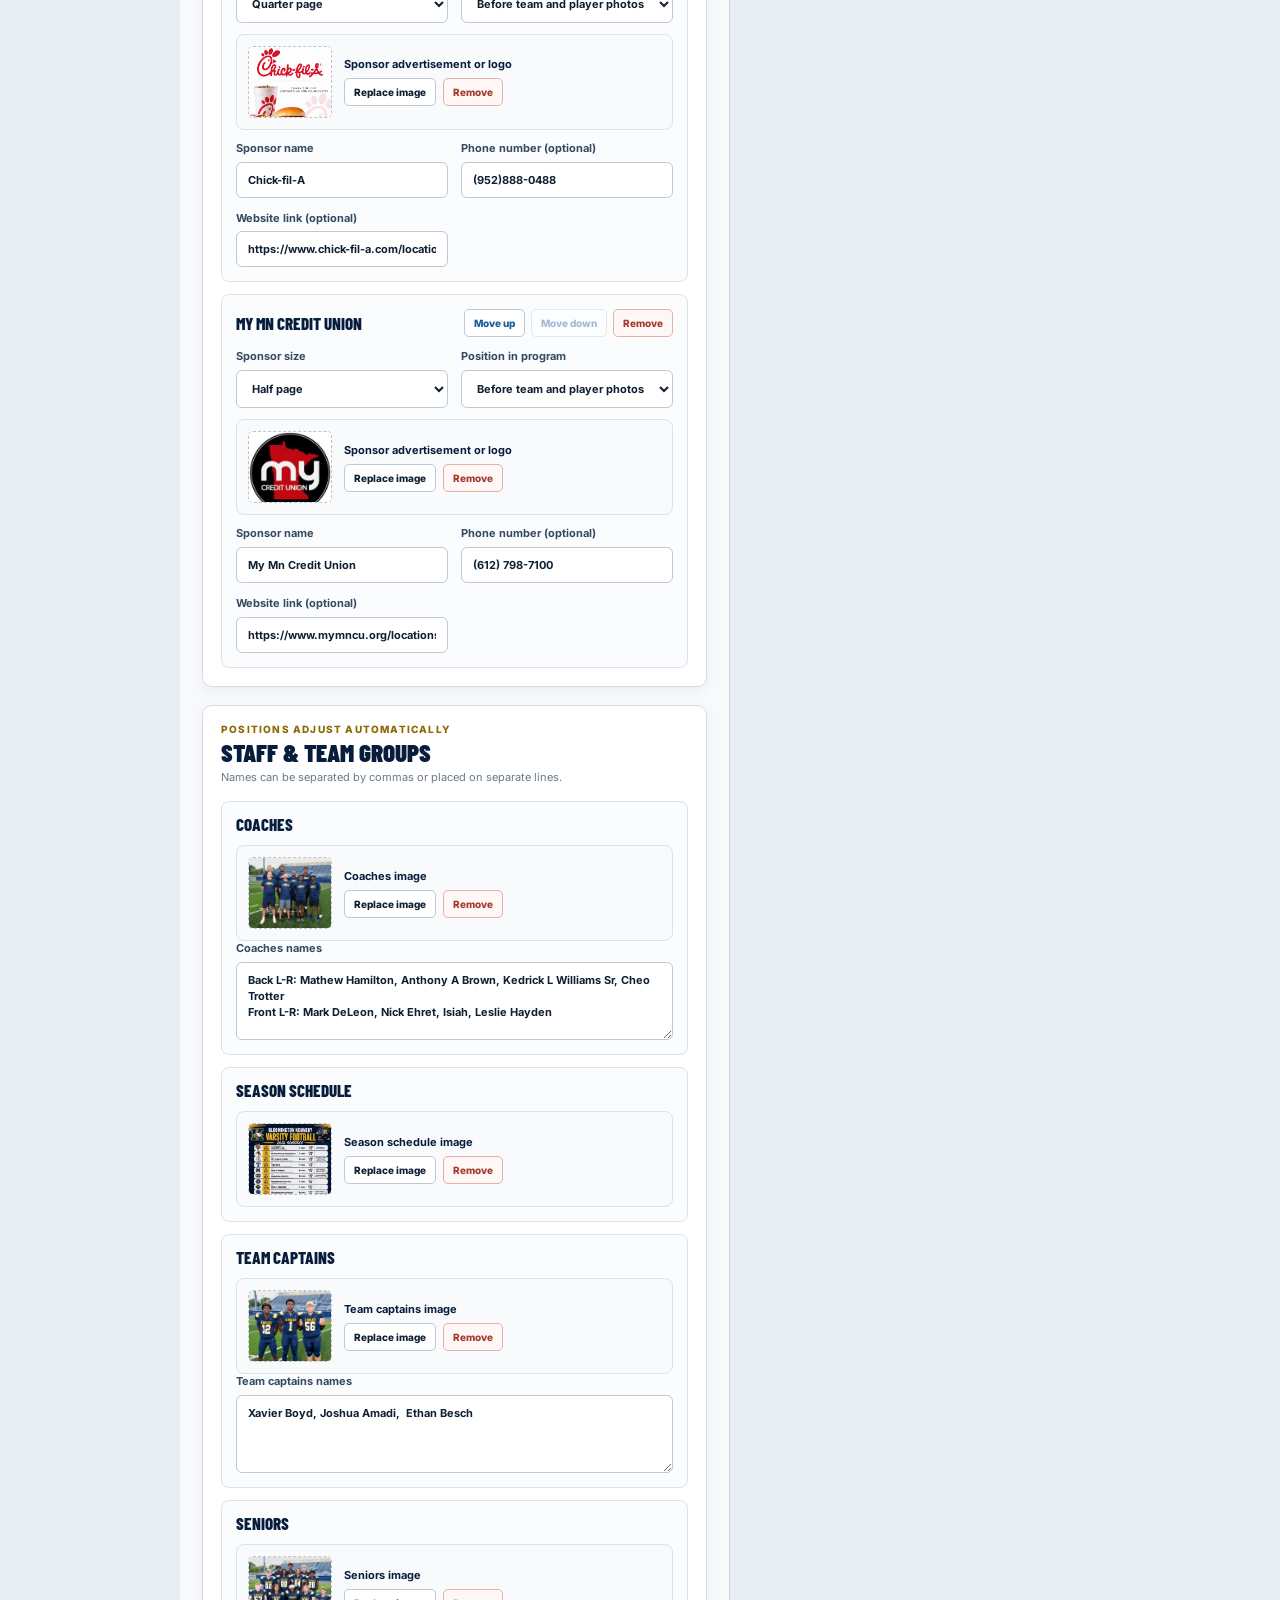
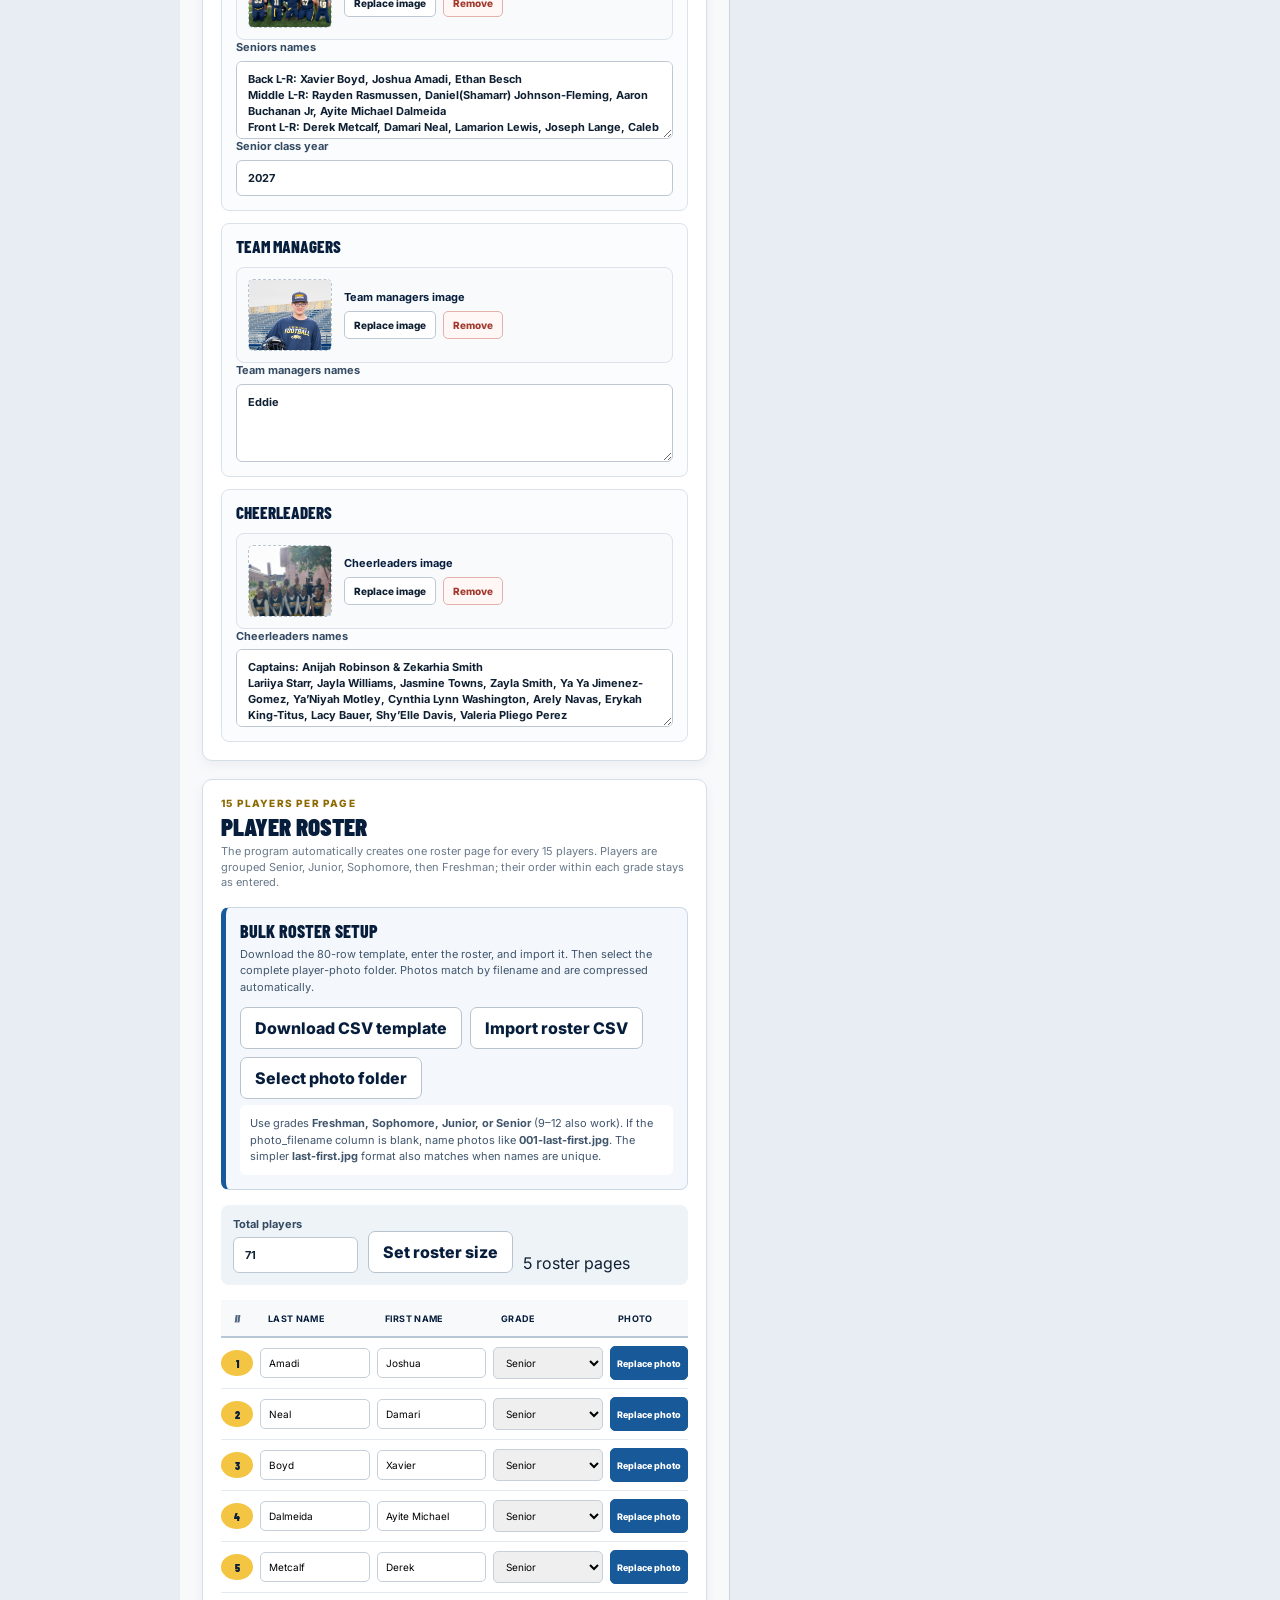
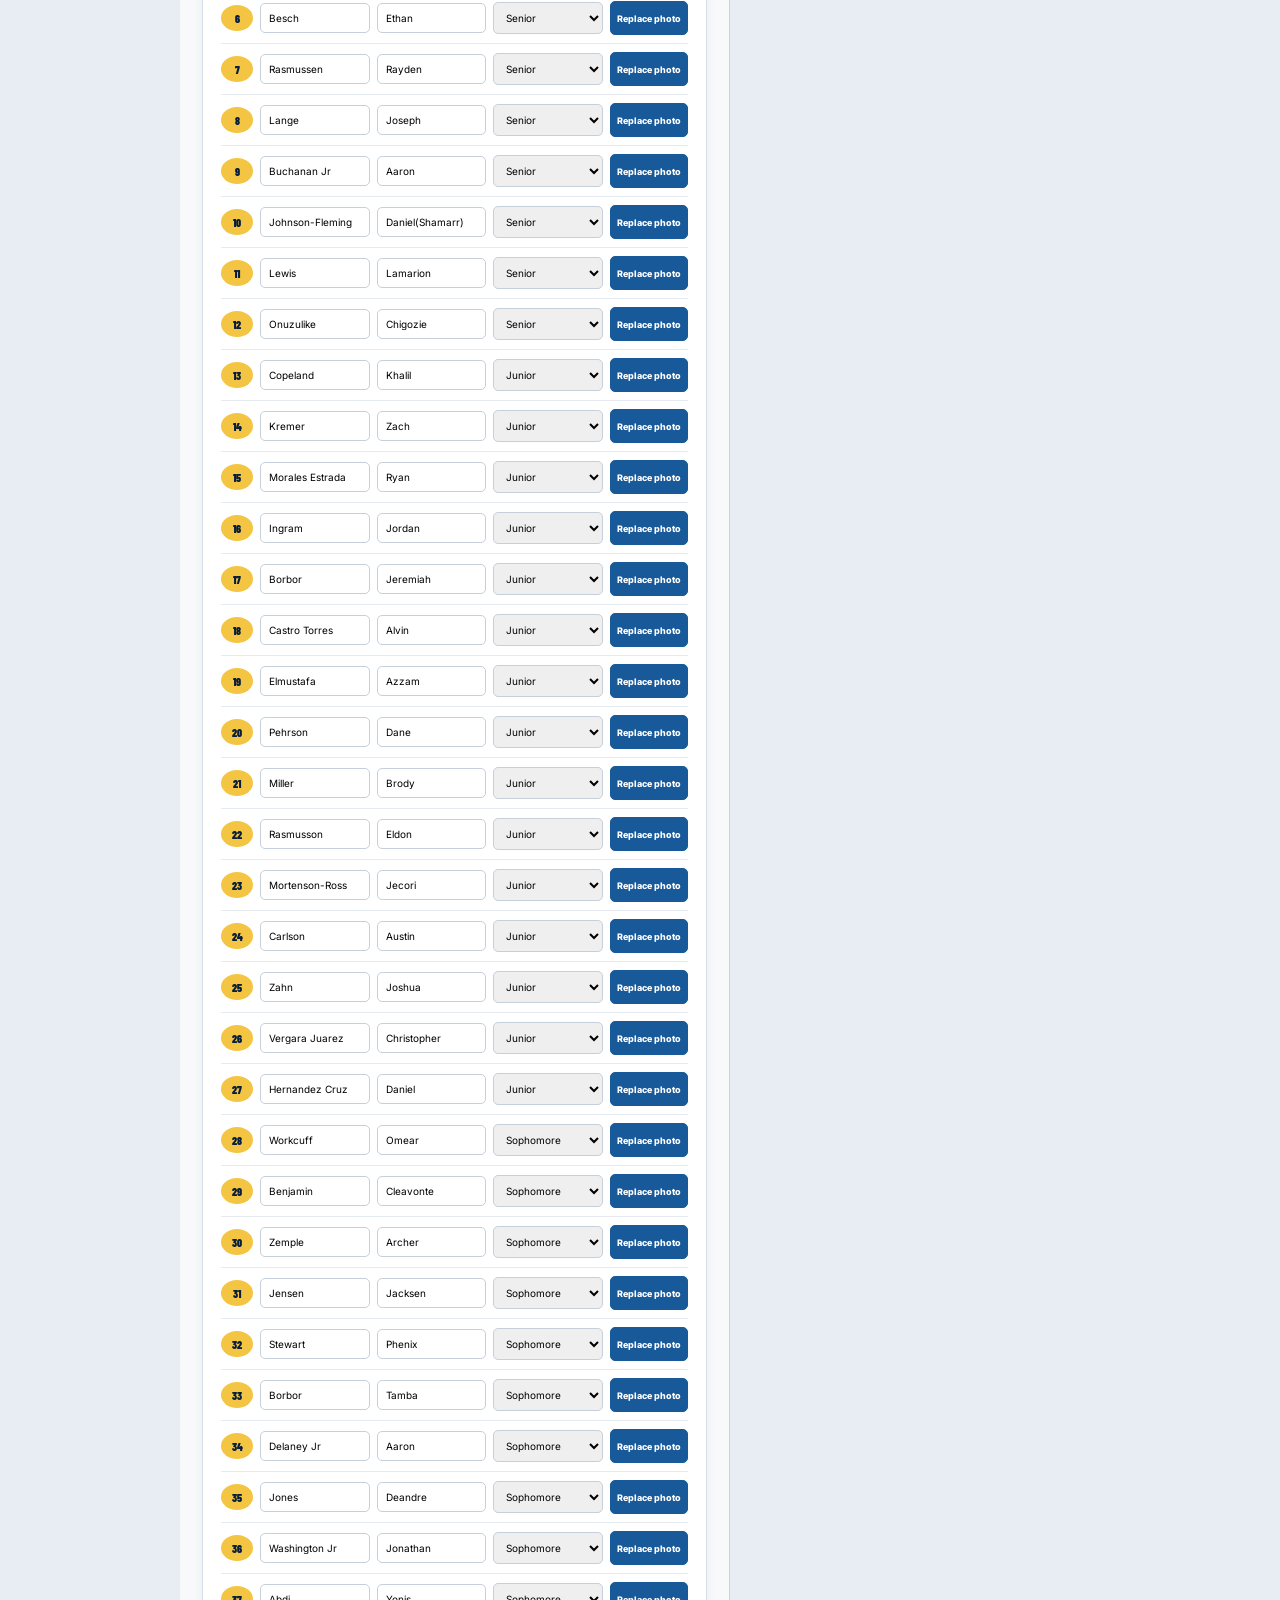
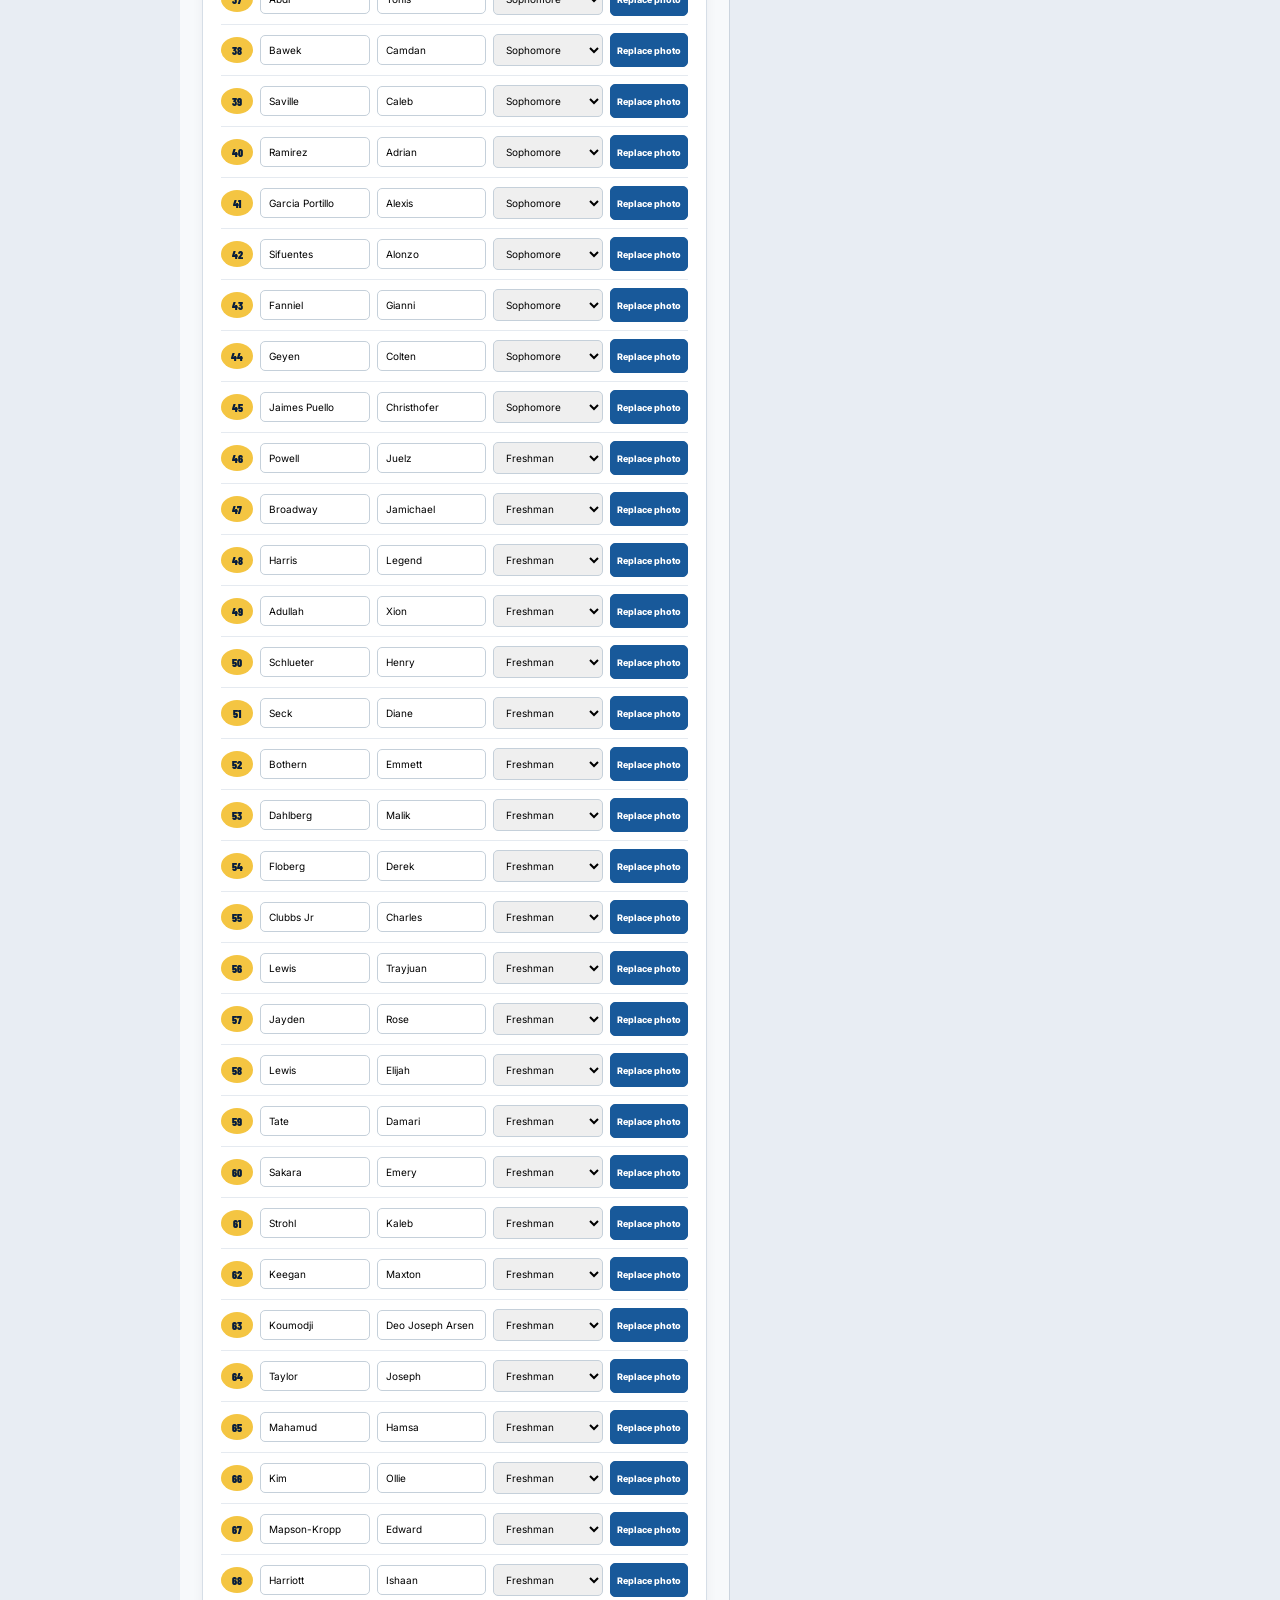
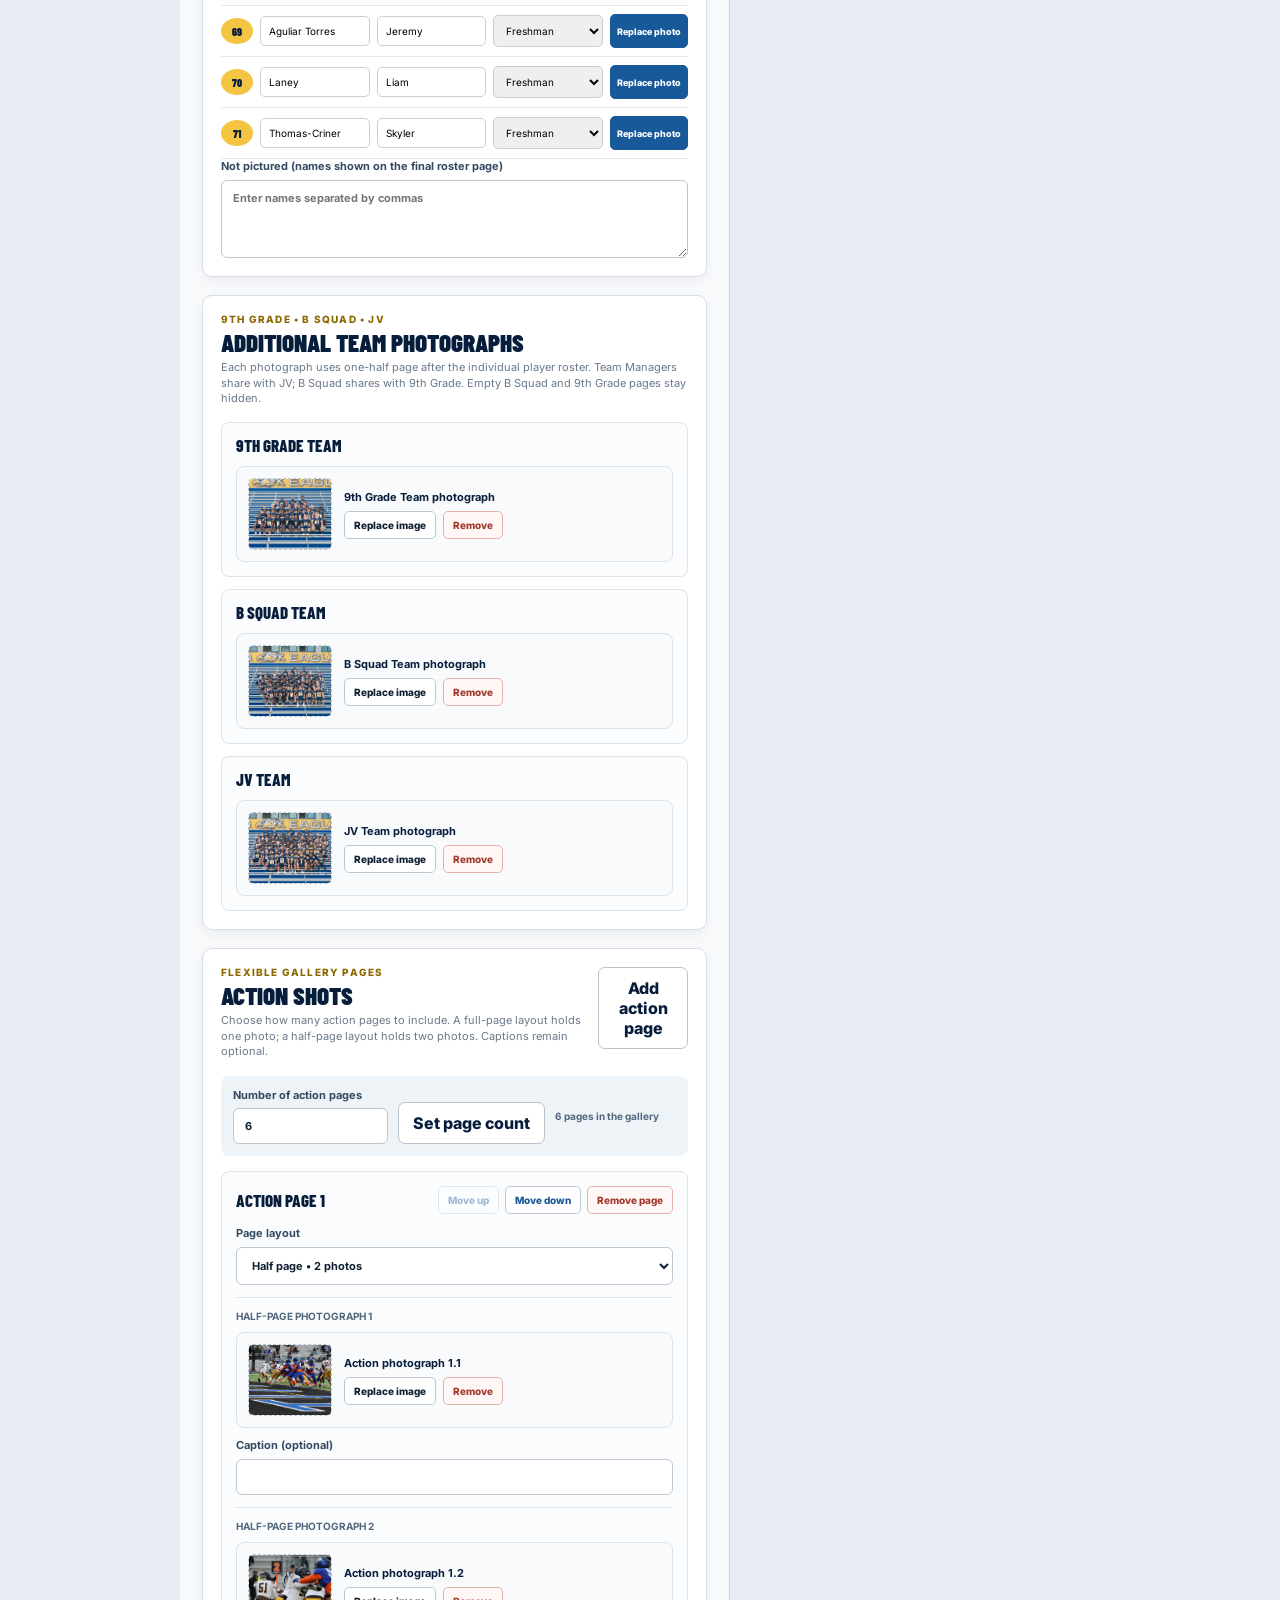
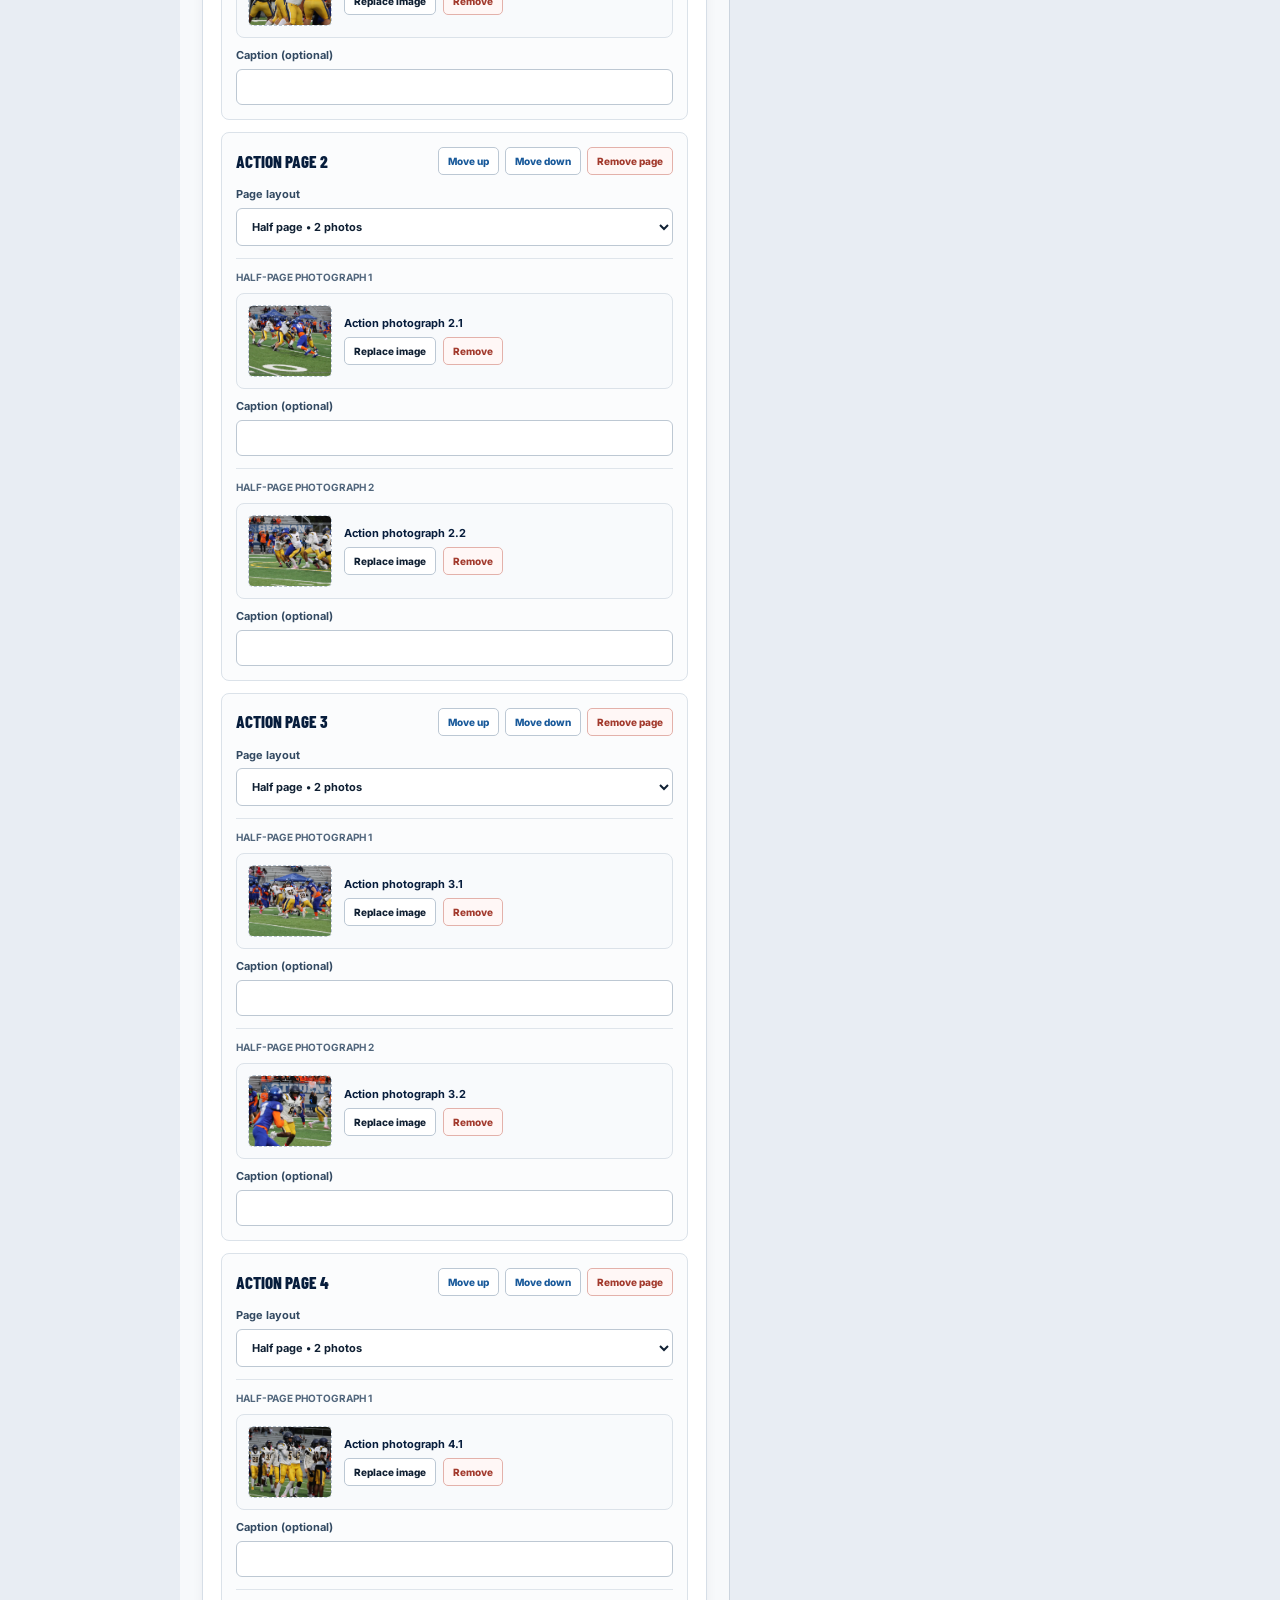
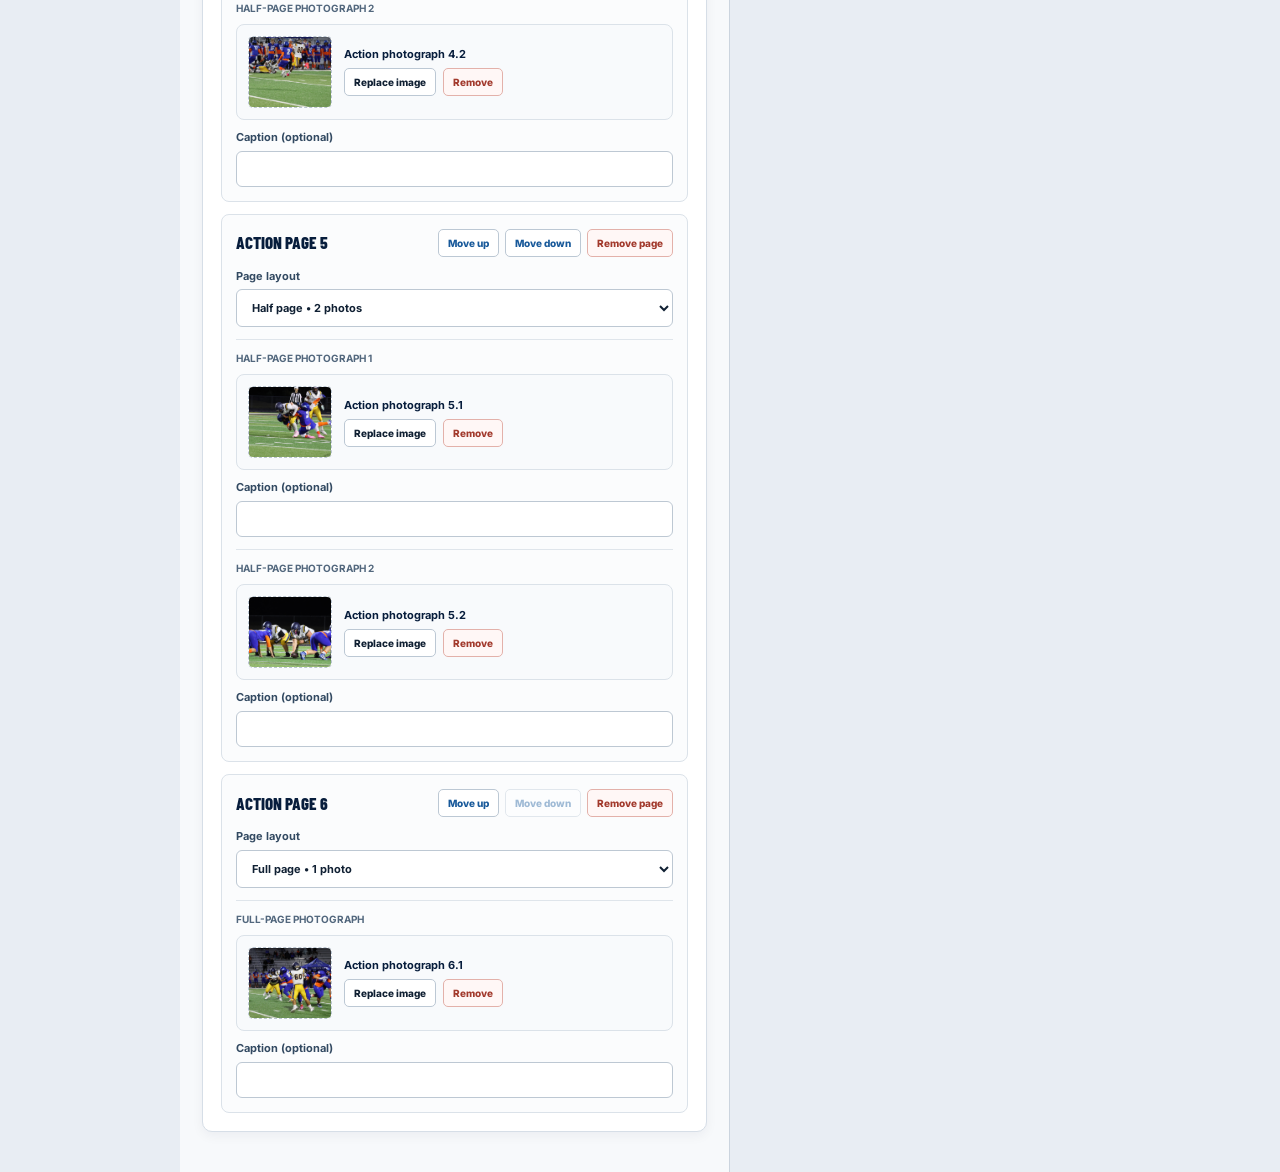
==== commit 2a147b9c: "Preview Venmo-only pancake breakfast flyer" ====
--- a/admin/index.html
+++ b/admin/index.html
@@ -9,9 +9,9 @@
     <link rel="preconnect" href="https://fonts.googleapis.com" />
     <link rel="preconnect" href="https://fonts.gstatic.com" crossorigin />
     <link href="https://fonts.googleapis.com/css2?family=Barlow+Condensed:wght@500;600;700;800;900&family=Inter:wght@400;500;600;700&display=swap" rel="stylesheet" />
-    <link rel="stylesheet" href="../styles.css?v=20260923-sponsor-thanks1" />
+    <link rel="stylesheet" href="../styles.css?v=20260928-venmo1" />
     <link rel="stylesheet" href="./admin.css?v=20260923-roster-order1" />
-    <script type="module" src="./admin.js?v=20260923-roster-order1"></script>
+    <script type="module" src="./admin.js?v=20260928-venmo1"></script>
   </head>
   <body class="admin-body">
     <header class="admin-header">
--- a/styles.css
+++ b/styles.css
@@ -436,40 +436,13 @@
 }
 
 /* Optional fundraiser cart and Page 2 flyer. */
-.breakfast-tickets { width: var(--page-width); max-width: 100%; padding: clamp(20px, 4vw, 40px); color: var(--ink); background: var(--paper); border-top: 7px solid var(--gold); border-radius: 12px; box-shadow: 0 10px 32px rgba(7,29,60,.14); scroll-margin-top: 90px; }
-.breakfast-tickets h2 { margin: 4px 0 14px; color: var(--navy); font: 800 clamp(32px, 5vw, 48px)/1.1 'Barlow Condensed', sans-serif; }
-.breakfast-kicker { margin: 0; color: var(--navy-2); font-weight: 700; text-transform: uppercase; letter-spacing: .08em; font-size: 12px; }
-.breakfast-details { margin: 8px 0; font-weight: 600; }
-.breakfast-tickets p { line-height: 1.6; }
-.breakfast-cart { display: flex; justify-content: flex-end; margin: 18px 0; }
-.breakfast-ticket-grid { display: grid; grid-template-columns: repeat(2, minmax(0, 1fr)); gap: 16px; }
-.breakfast-ticket-card { min-width: 0; padding: 20px; border: 1px solid var(--line); border-radius: 10px; background: white; }
-.breakfast-ticket-card h3 { margin: 0; font-size: 20px; }
-.breakfast-price { margin: 8px 0 18px; font-weight: 700; }
-.breakfast-receipt, .breakfast-payment-status { font-size: 13px; color: var(--muted); }
-.breakfast-preview-button { display: inline-block; background: var(--gold); color: var(--navy); padding: 12px 16px; border-radius: 6px; font-weight: 700; }
-@media (max-width: 550px) { .breakfast-ticket-grid { grid-template-columns: 1fr; } }
-@media print { .breakfast-tickets { display: none !important; } }
-
 .breakfast-page { display: flex; flex-direction: column; background: #071d3c; }
-.breakfast-flyer { display: block; width: 100%; height: 90%; flex: 0 0 90%; min-height: 0; object-fit: cover; object-position: center top; }
-.breakfast-page-actions { height: 10%; flex: 0 0 10%; display: flex; padding: 0; border: 8px solid var(--navy); border-top: 0; }
-.breakfast-buy-button { width: 100%; height: 100%; border: 0; border-radius: 8px; padding: 0 12px; box-shadow: inset 0 0 0 3px #d69b13, inset 0 -5px 0 rgba(7,29,60,.18); background: var(--gold); color: var(--navy); cursor: pointer; font: 900 clamp(18px, 4vw, 38px)/1 "Barlow Condensed", sans-serif; text-transform: uppercase; letter-spacing: .045em; }
-.breakfast-buy-button:focus-visible, .breakfast-close:focus-visible { outline: 3px solid #18599a; outline-offset: 3px; }
-.breakfast-dialog { width: min(850px, calc(100vw - 24px)); max-height: 90vh; padding: 0; border: 0; border-radius: 12px; color: var(--ink); background: var(--paper); }
-.breakfast-dialog::backdrop { background: rgba(0, 12, 30, .75); }
-.breakfast-dialog .breakfast-tickets { width: 100%; box-shadow: none; border: 0; }
-.breakfast-close { display: block; margin: 14px 14px 0 auto; border: 1px solid var(--line); background: white; padding: 10px 16px; border-radius: 6px; cursor: pointer; }
-.breakfast-print-link { display: none; }
-
-@media print {
-  .breakfast-page-actions, .breakfast-dialog { display: none !important; }
-  .breakfast-flyer { height: 90%; }
-  .breakfast-print-link { display: flex; align-items: center; justify-content: center; height: 10%; margin: 0; border: 8px solid var(--navy); border-top: 0; text-align: center; color: var(--navy); background: var(--gold); font-size: 14pt; font-weight: 700; }
-}
-
-.breakfast-buy-button:hover { background: #ffda60; text-decoration: underline; }
-.breakfast-buy-button:active { box-shadow: inset 0 3px 6px rgba(7,29,60,.25); }
-
-.breakfast-buy-button { display: flex; flex-direction: column; justify-content: center; align-items: center; gap: 4px; }
-.breakfast-payment-methods { font: 600 clamp(8px, 1.7vw, 13px)/1.2 Inter, sans-serif; letter-spacing: 0; text-transform: none; }
+.breakfast-flyer { display: block; width: 100%; height: 70%; flex: 0 0 70%; min-height: 0; object-fit: cover; object-position: center top; }
+.breakfast-venmo { height: 30%; flex: 0 0 30%; display: grid; grid-template-columns: minmax(0, 1fr) 30%; gap: 3%; align-items: center; padding: 2.5% 4%; border: 8px solid var(--navy); border-top: 6px solid var(--gold); color: white; background: var(--navy); }
+.breakfast-venmo-message { min-width: 0; }
+.breakfast-venmo-kicker { margin: 0 0 2%; color: var(--gold); font: 800 clamp(8px, 1.45vw, 15px)/1 Inter, sans-serif; letter-spacing: .12em; text-transform: uppercase; }
+.breakfast-venmo h2 { margin: 0; color: white; font: 900 clamp(25px, 5.4vw, 54px)/.92 "Barlow Condensed", sans-serif; letter-spacing: .02em; text-transform: uppercase; }
+.breakfast-venmo-handle { margin: 2% 0 4%; color: var(--gold); font: 800 clamp(12px, 2.25vw, 24px)/1.05 Inter, sans-serif; }
+.breakfast-venmo-instructions { max-width: 34em; margin: 0; font: 650 clamp(8px, 1.45vw, 14px)/1.35 Inter, sans-serif; }
+.breakfast-venmo-qr { width: 100%; aspect-ratio: 1; overflow: hidden; border: clamp(4px, .8vw, 9px) solid white; border-radius: 4%; background: white; box-shadow: 0 3px 14px rgba(0,0,0,.3); }
+.breakfast-venmo-qr img { display: block; width: 100%; height: 100%; object-fit: contain; }
--- a/admin/admin.css
+++ b/admin/admin.css
@@ -105,7 +105,7 @@
 .player-editor { display: grid; grid-template-columns: 32px 1fr 1fr 110px 78px; align-items: center; gap: 7px; padding: 8px 0; border-bottom: 1px solid #e5eaf0; }
 .player-editor:last-child { border-bottom: 0; }
 .player-editor > span { display: grid; height: 26px; place-items: center; color: var(--navy); border-radius: 50%; background: var(--gold); font: 900 11px/1 "Barlow Condensed", sans-serif; }
-.player-editor-header { position: sticky; z-index: 2; top: -1px; padding: 7px 0; color: var(--navy); border-bottom: 2px solid #b8c7d5; background: #f7f9fb; }
+.player-editor-header { padding: 7px 0; color: var(--navy); border-bottom: 2px solid #b8c7d5; background: #f7f9fb; }
 .player-editor-header > span { height: 22px; color: #52677d; background: transparent; }
 .player-editor-header > strong { padding-left: 8px; font-size: 9px; letter-spacing: .035em; text-transform: uppercase; }
 .player-editor input, .player-editor select { width: 100%; min-width: 0; padding: 8px; border: 1px solid #c5d0da; border-radius: 5px; font-size: 10px; }
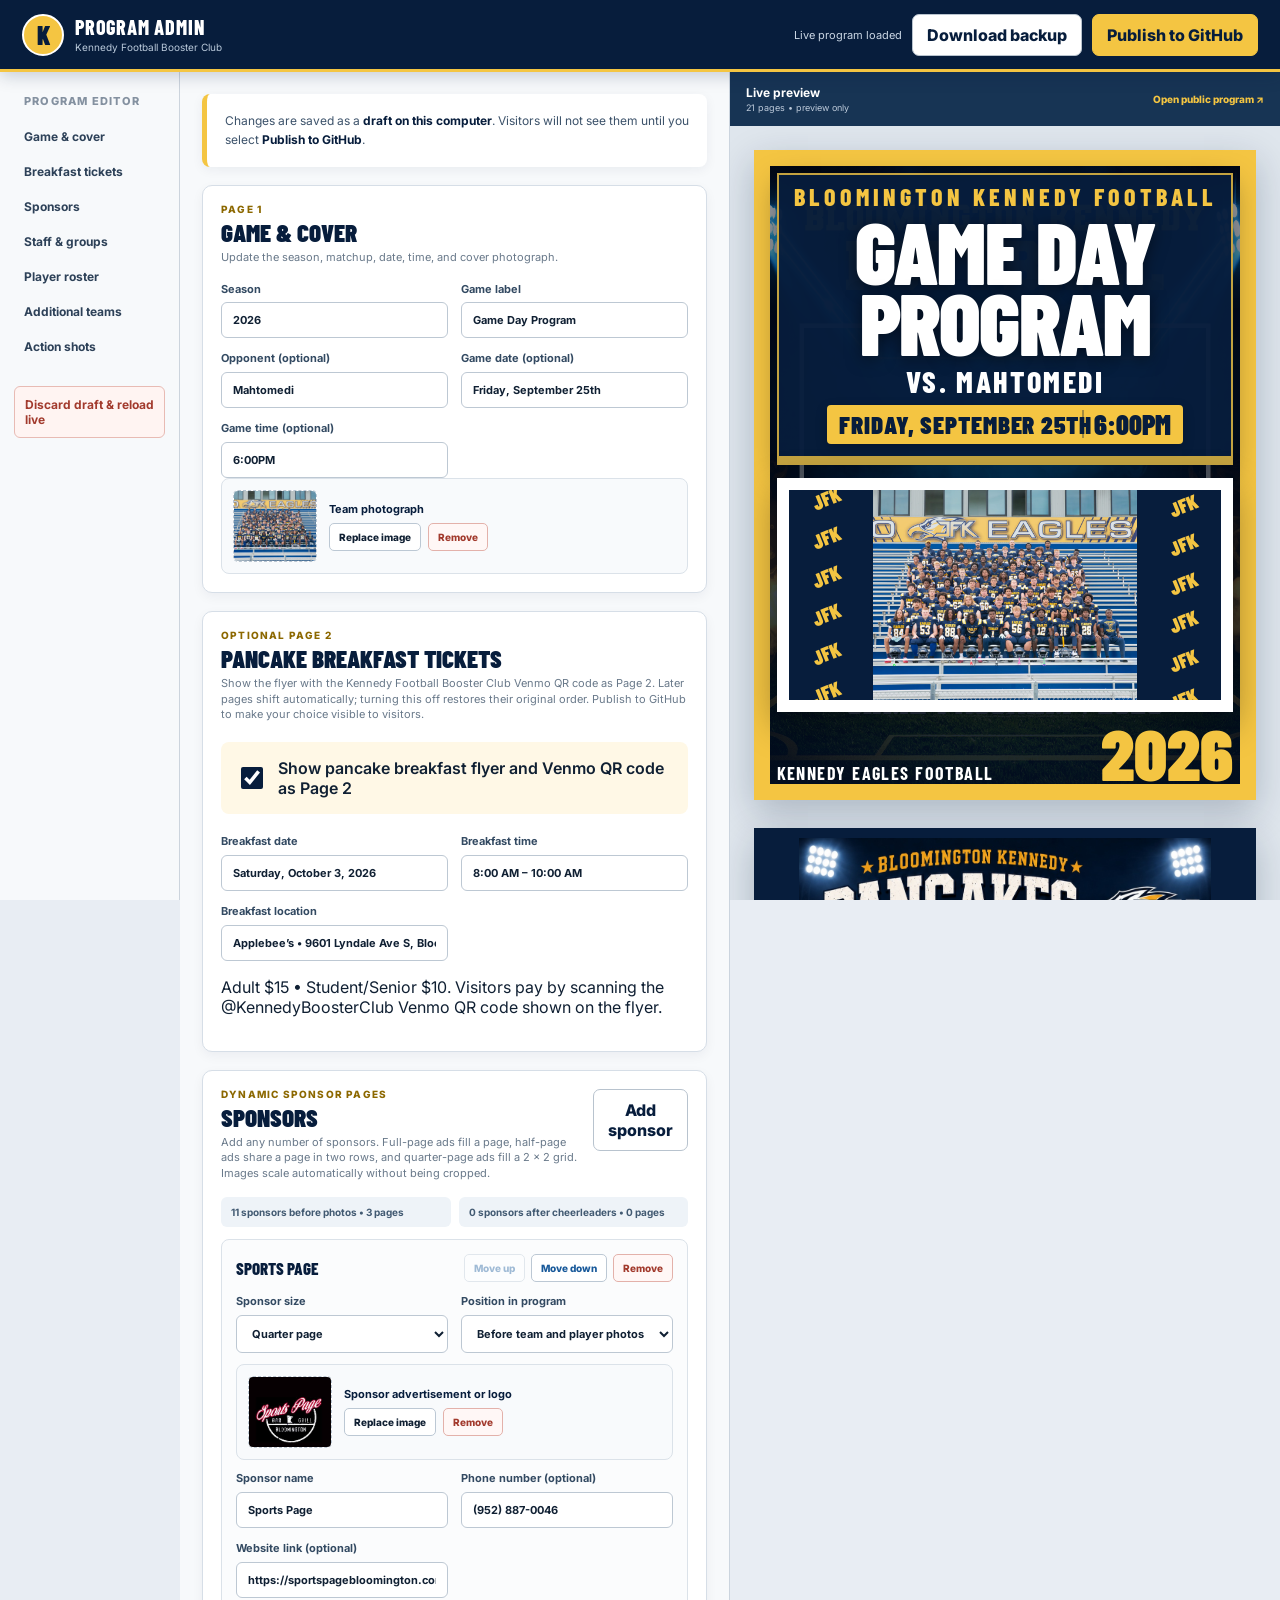
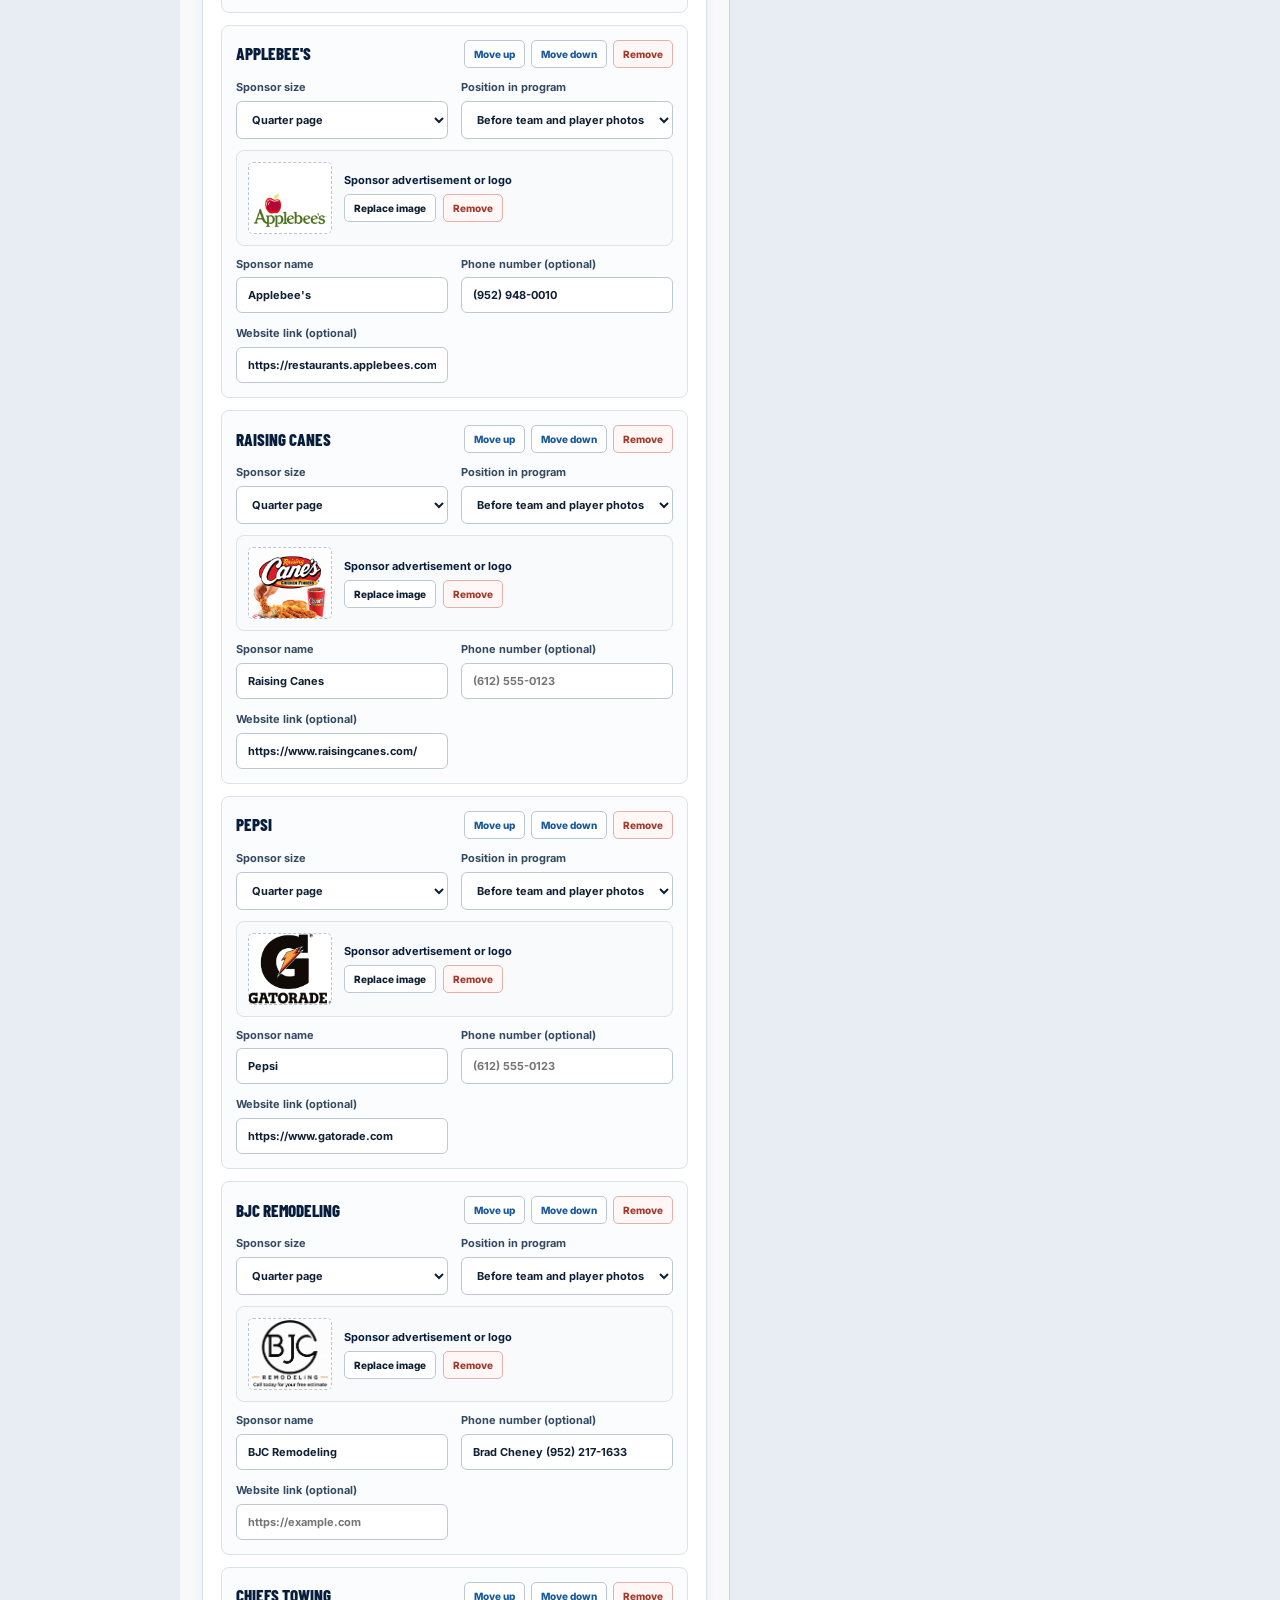
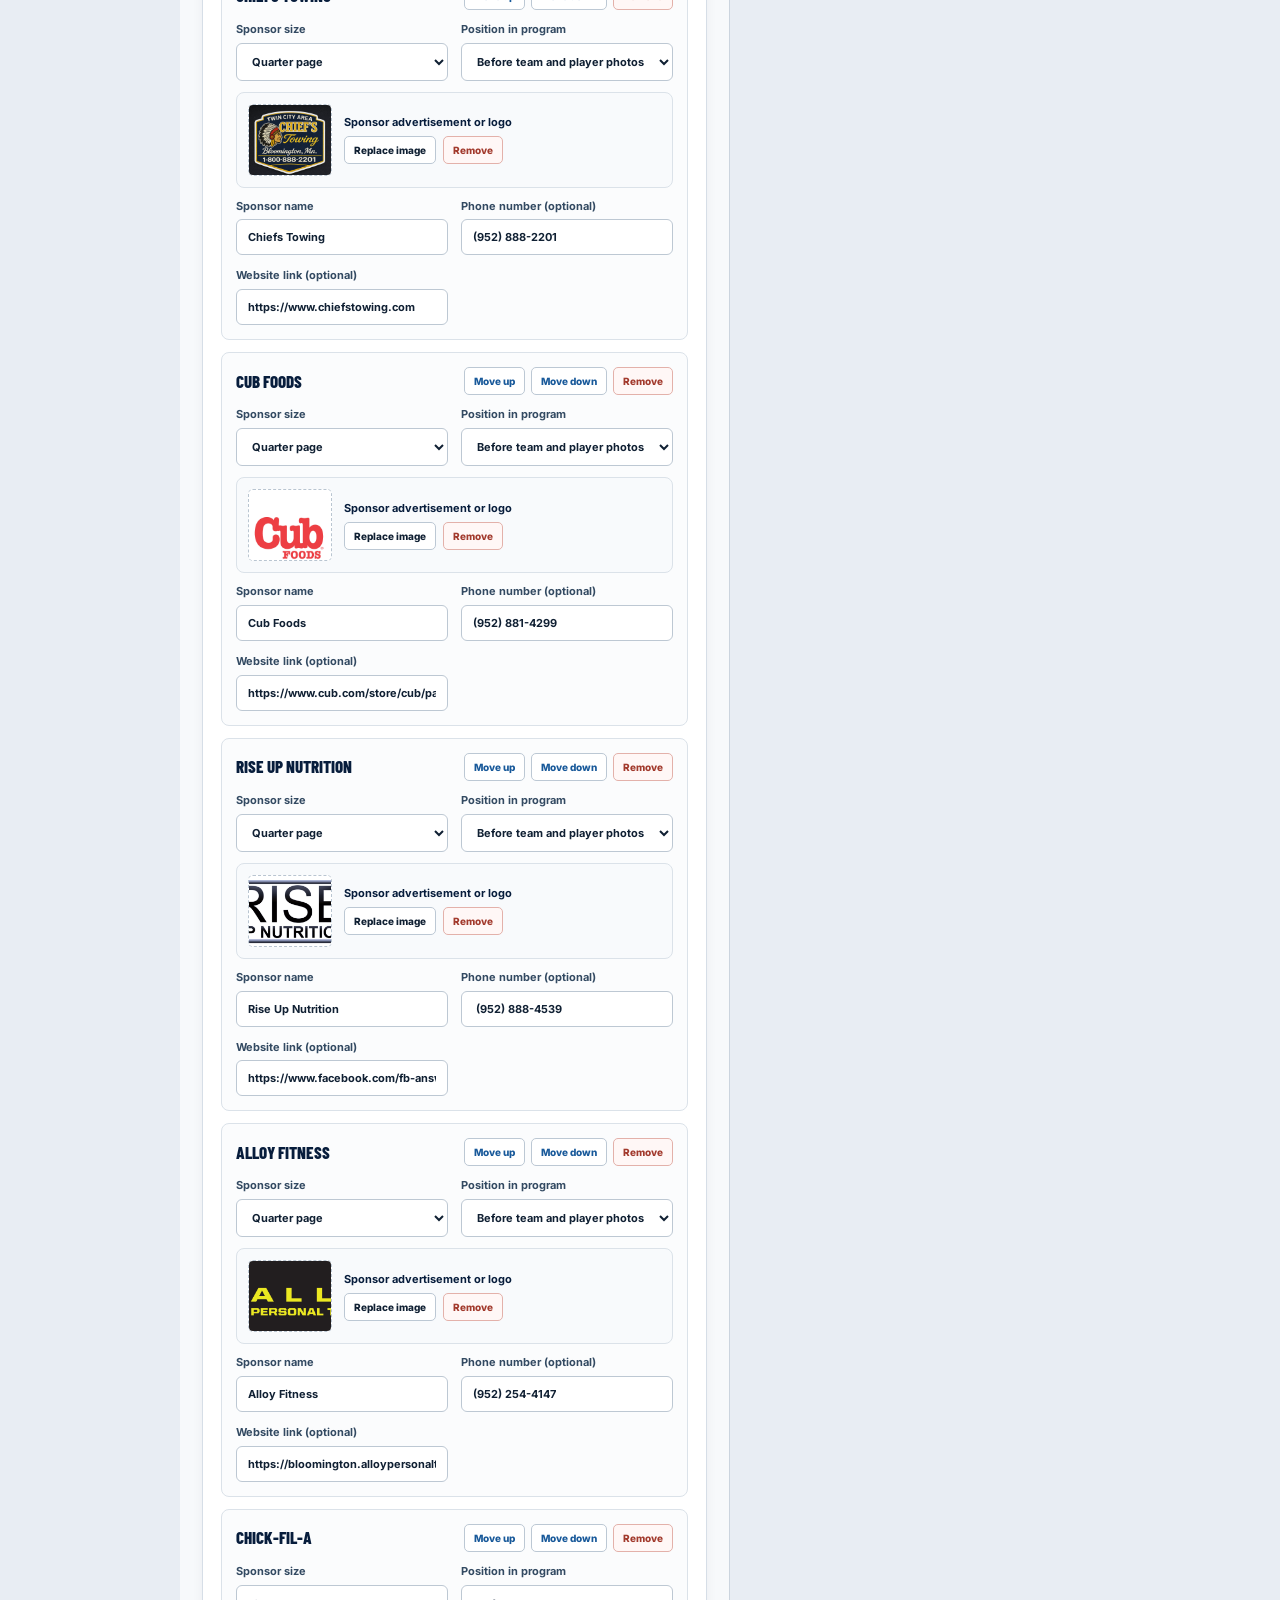
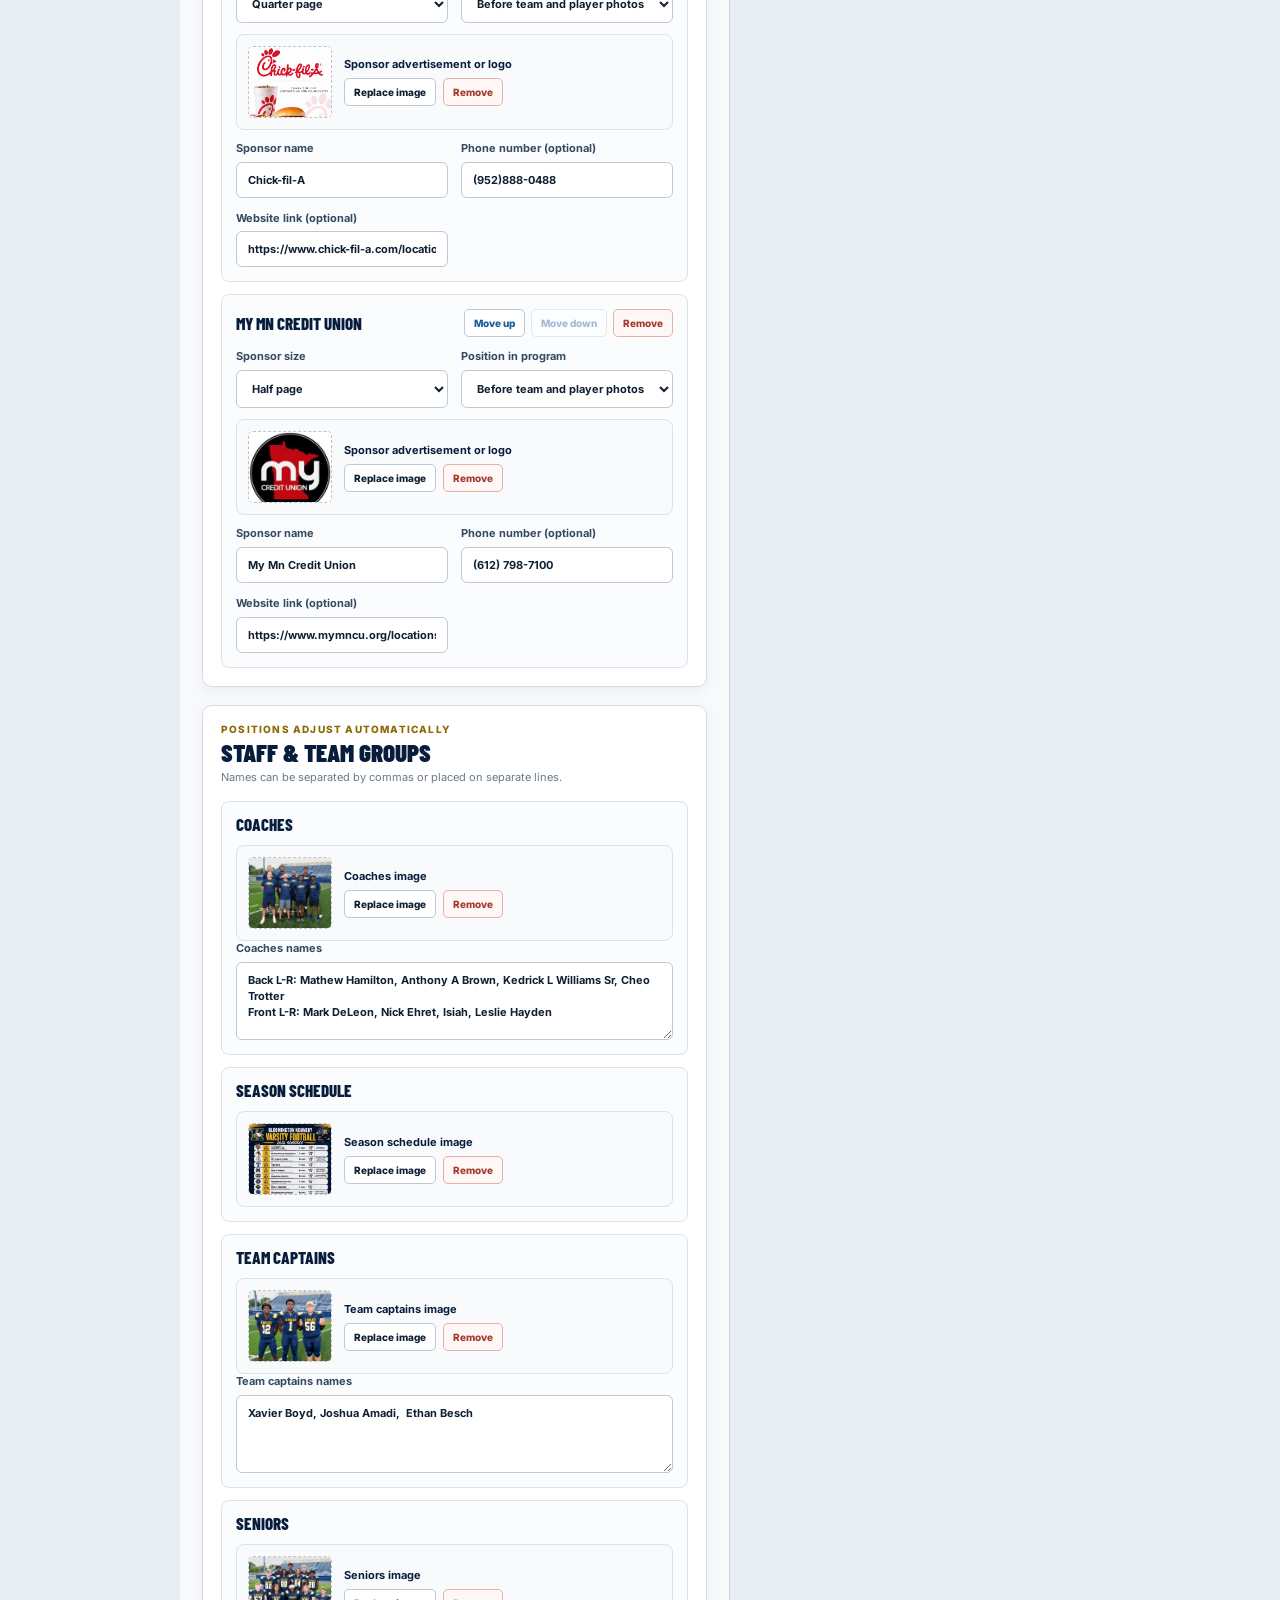
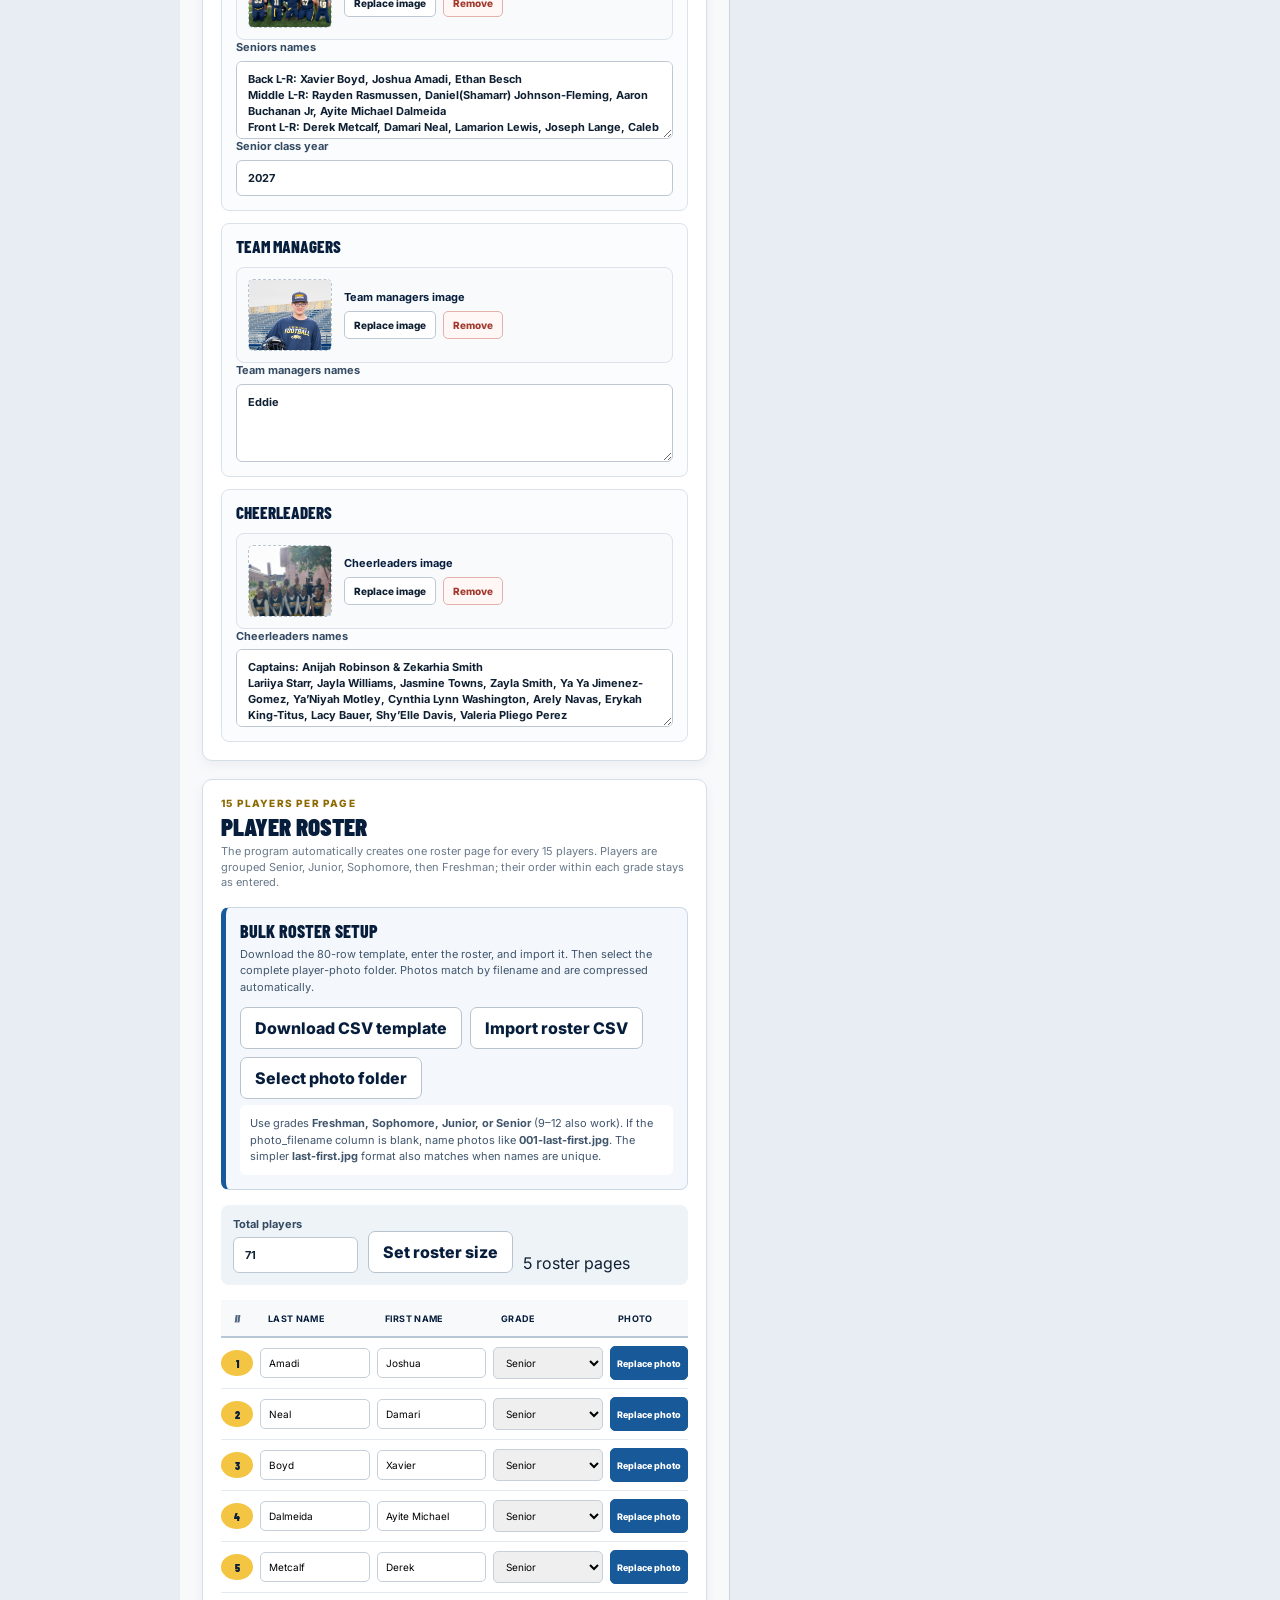
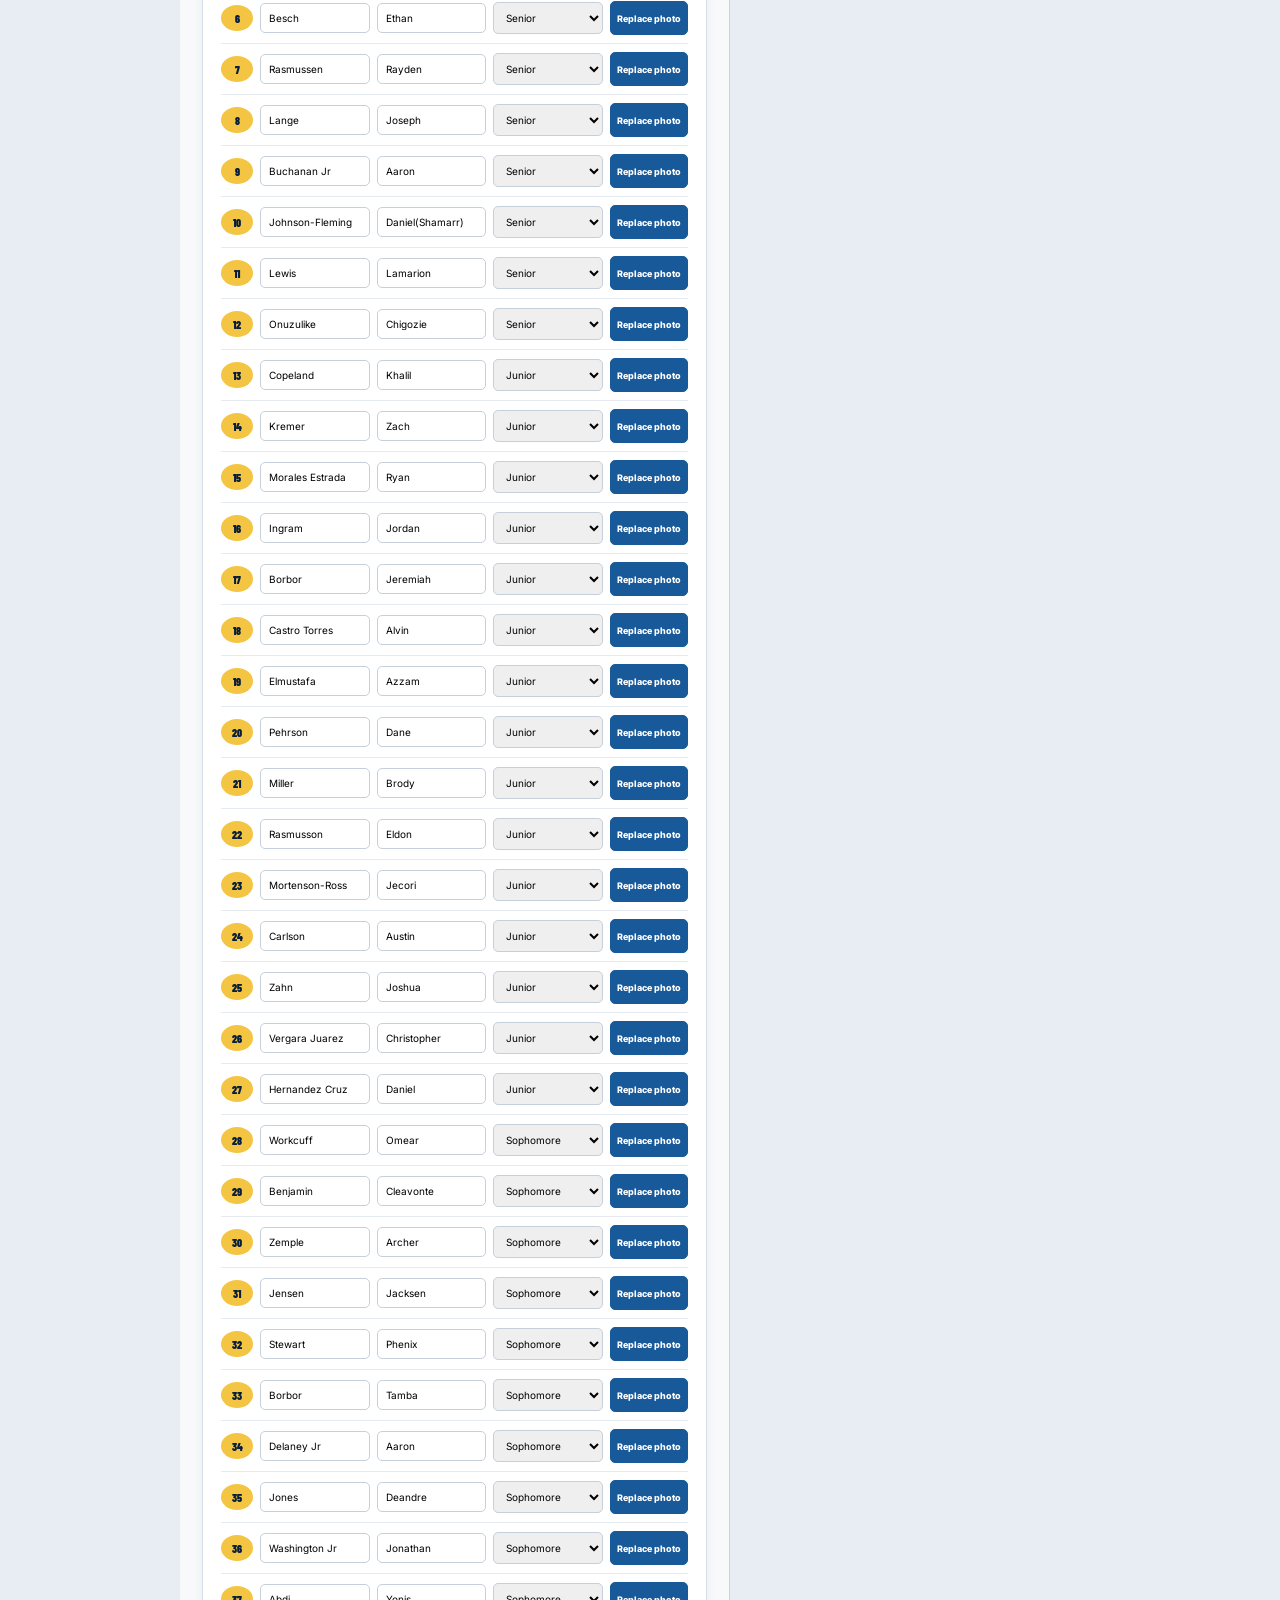
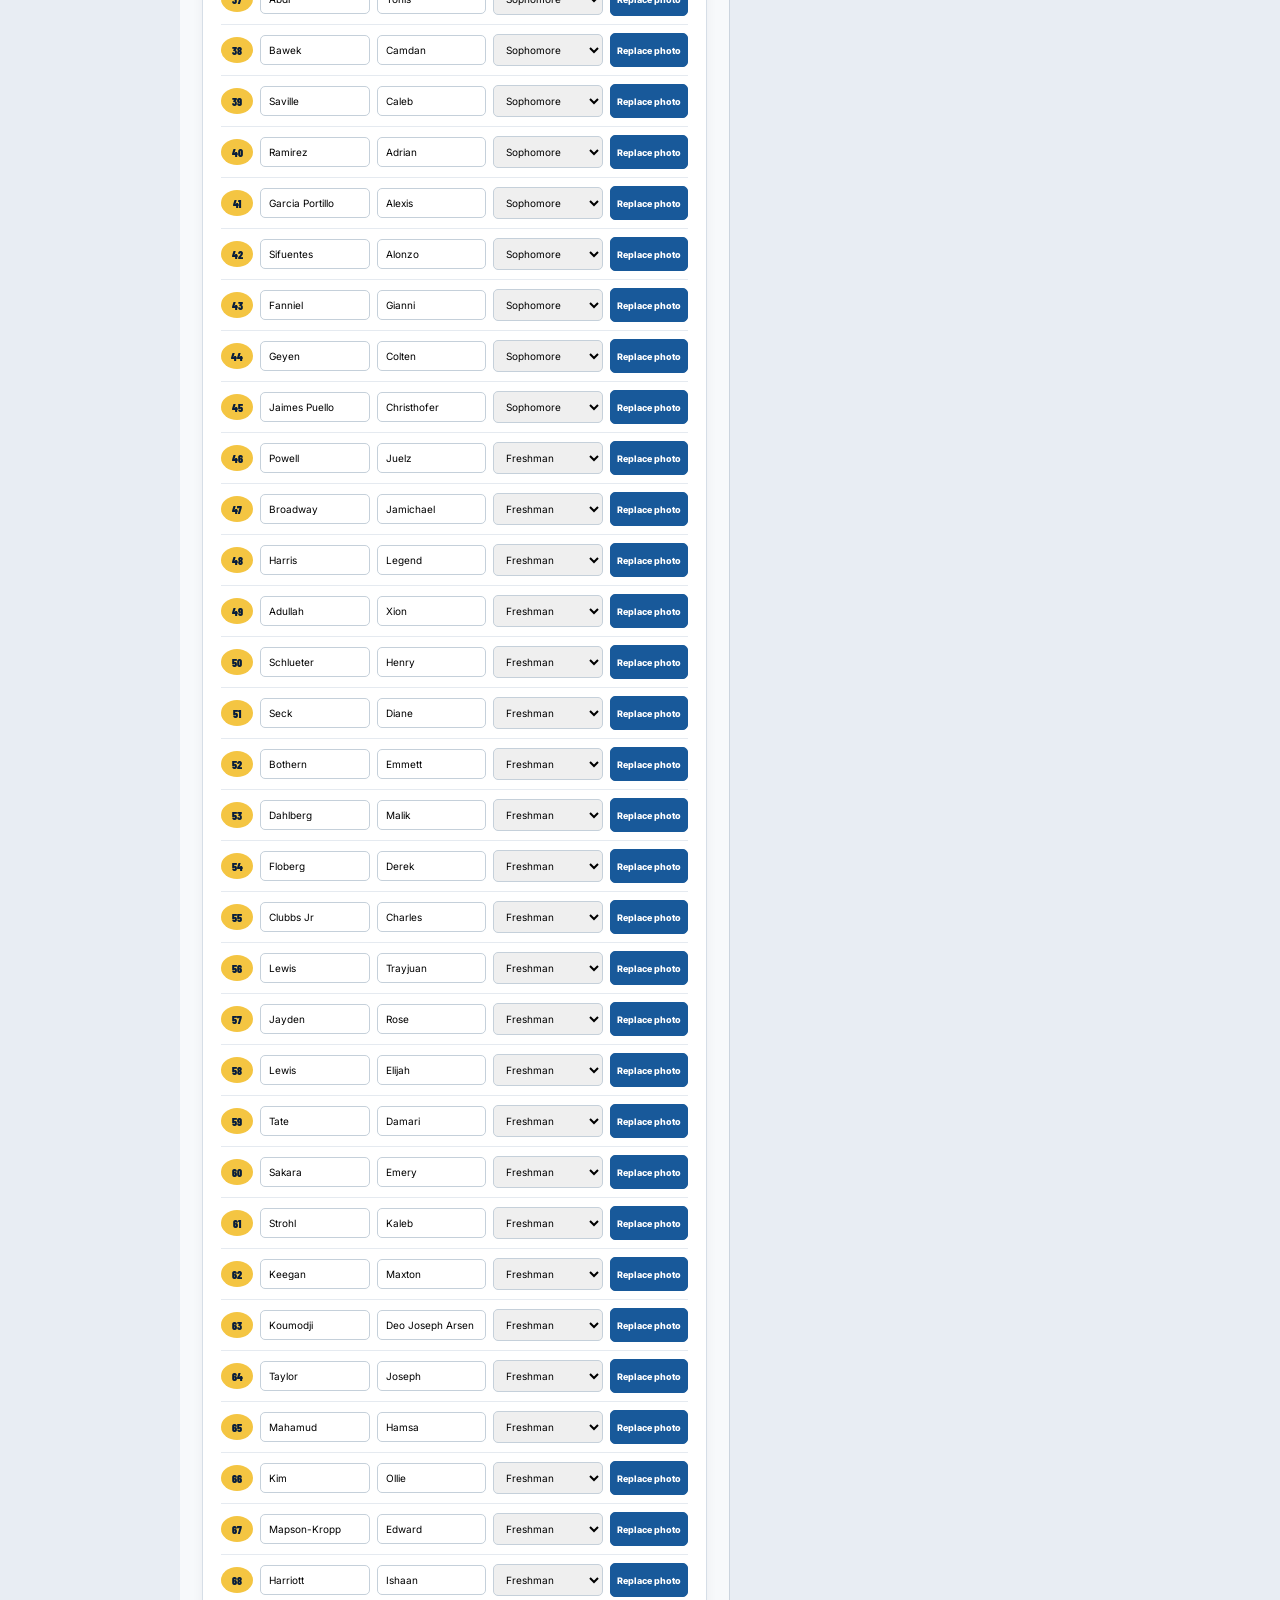
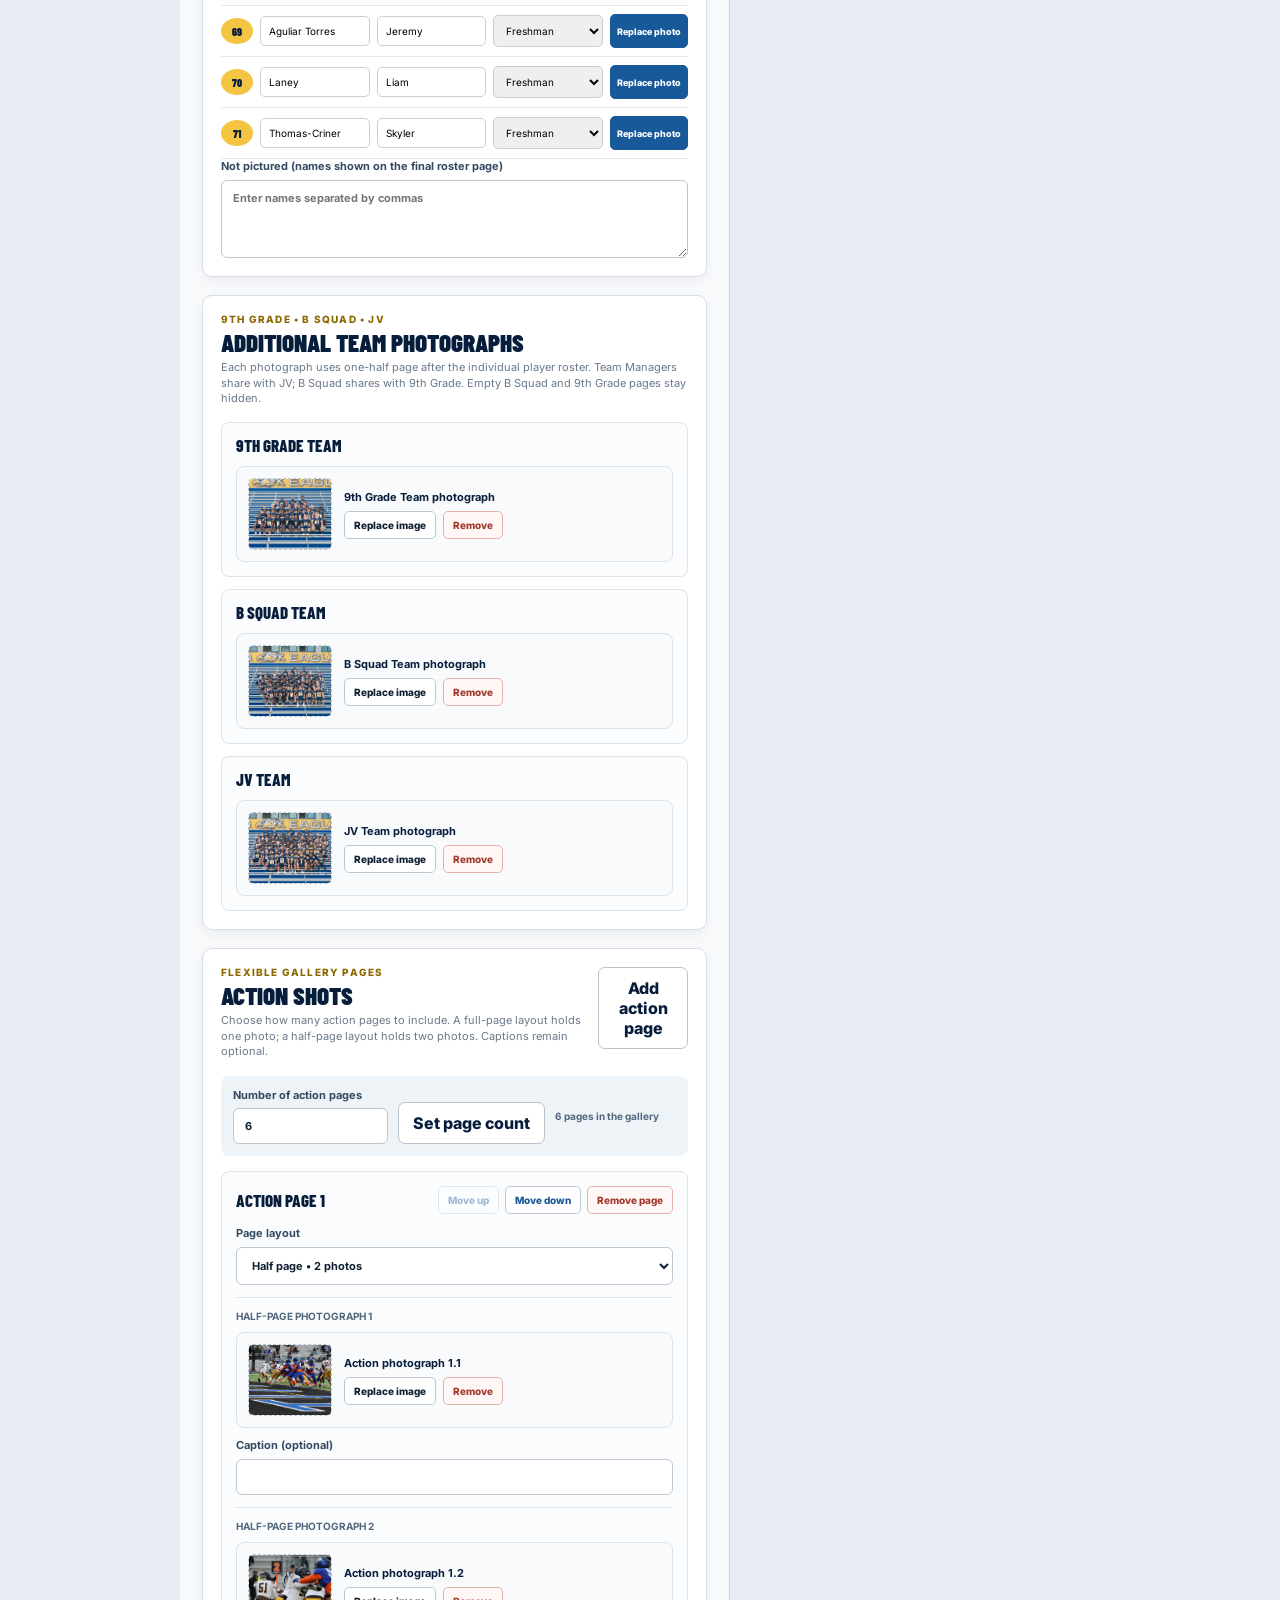
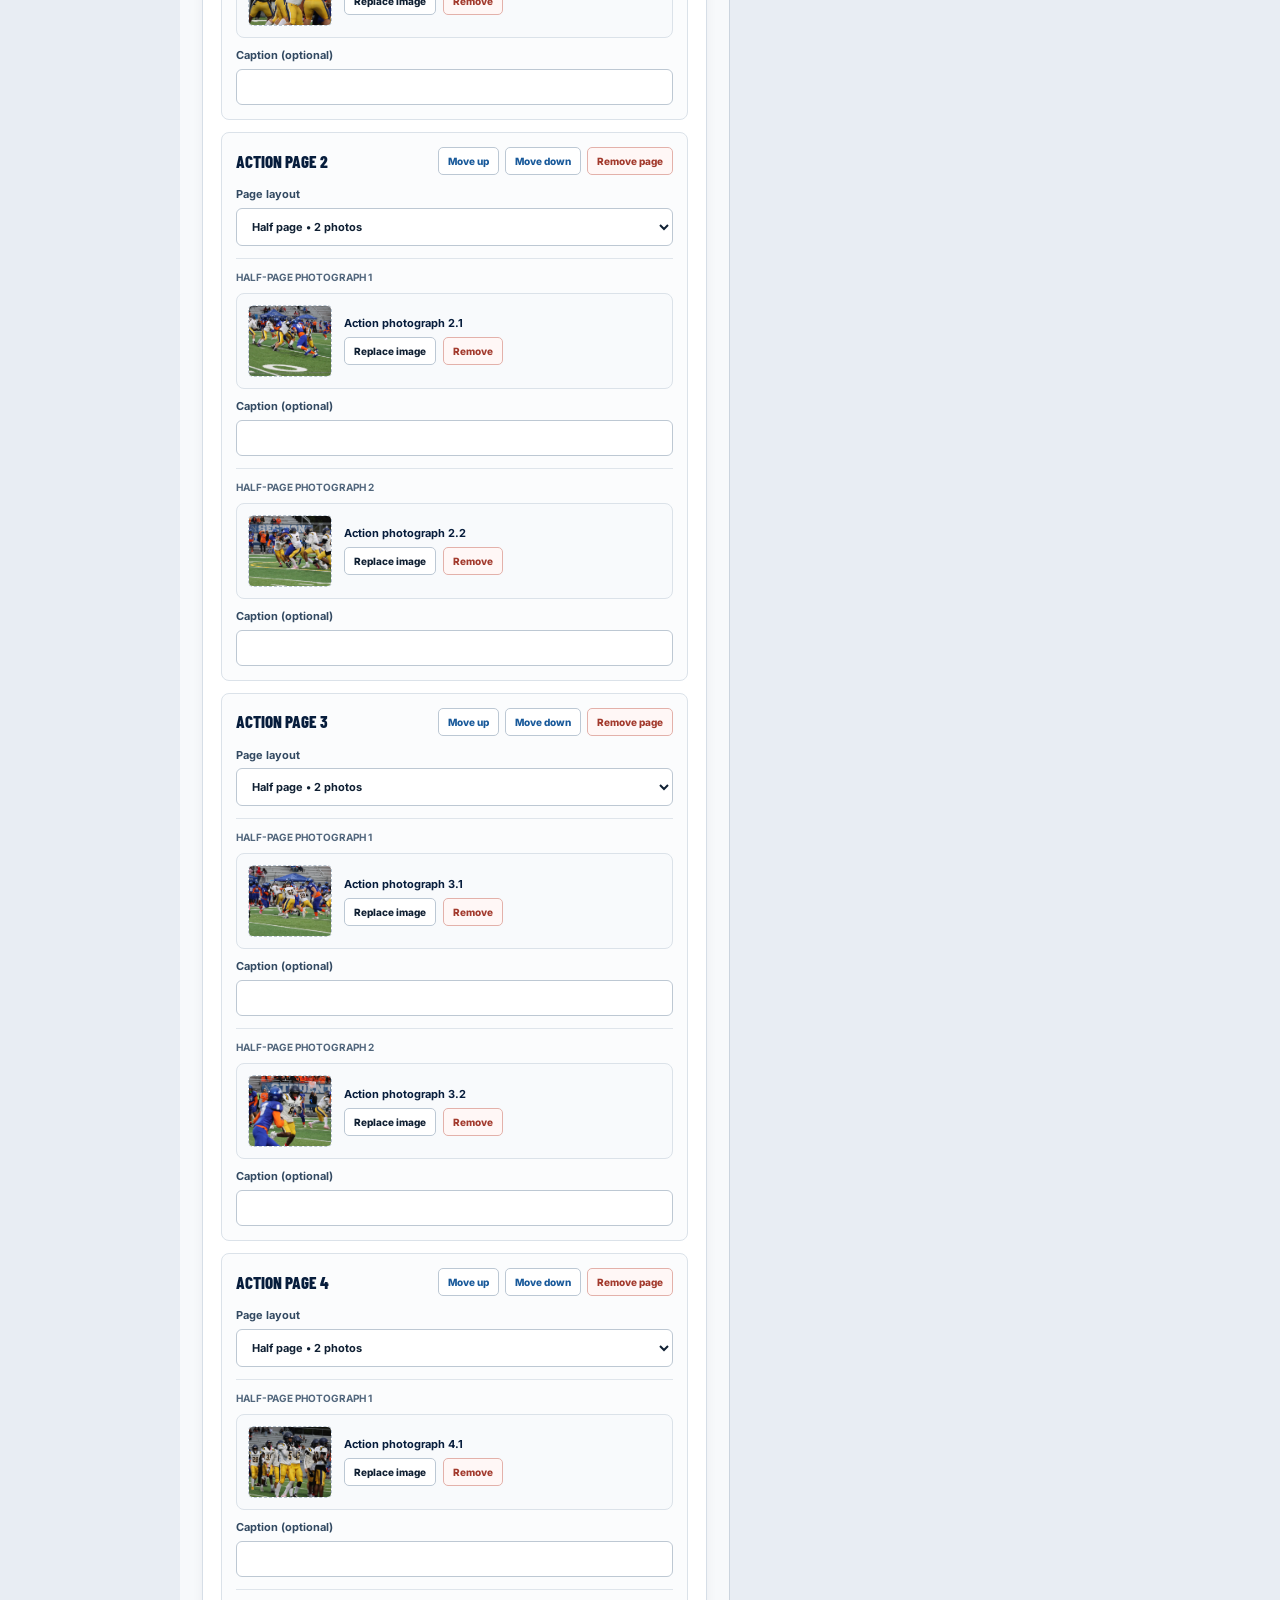
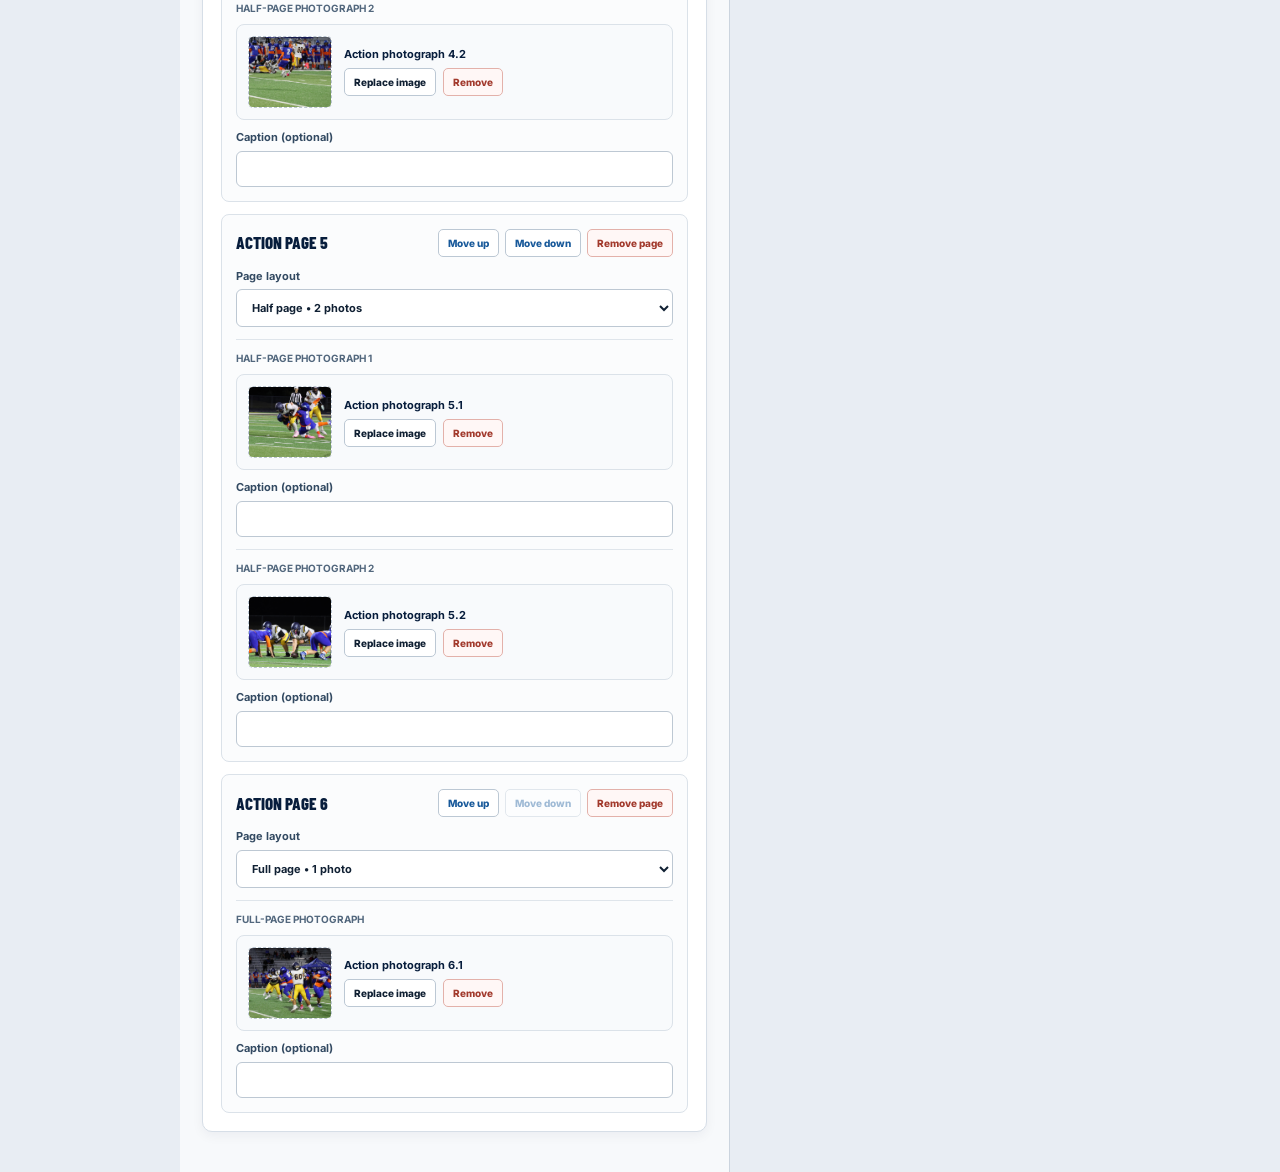
==== commit a7f7849b: "Refresh corrected Venmo label preview" ====
--- a/admin/index.html
+++ b/admin/index.html
@@ -9,9 +9,9 @@
     <link rel="preconnect" href="https://fonts.googleapis.com" />
     <link rel="preconnect" href="https://fonts.gstatic.com" crossorigin />
     <link href="https://fonts.googleapis.com/css2?family=Barlow+Condensed:wght@500;600;700;800;900&family=Inter:wght@400;500;600;700&display=swap" rel="stylesheet" />
-    <link rel="stylesheet" href="../styles.css?v=20260928-venmo1" />
+    <link rel="stylesheet" href="../styles.css?v=20260928-venmo2" />
     <link rel="stylesheet" href="./admin.css?v=20260923-roster-order1" />
-    <script type="module" src="./admin.js?v=20260928-venmo1"></script>
+    <script type="module" src="./admin.js?v=20260928-venmo2"></script>
   </head>
   <body class="admin-body">
     <header class="admin-header">
--- a/styles.css
+++ b/styles.css
@@ -437,12 +437,12 @@
 
 /* Optional fundraiser cart and Page 2 flyer. */
 .breakfast-page { display: flex; flex-direction: column; background: #071d3c; }
-.breakfast-flyer { display: block; width: 100%; height: 70%; flex: 0 0 70%; min-height: 0; object-fit: cover; object-position: center top; }
-.breakfast-venmo { height: 30%; flex: 0 0 30%; display: grid; grid-template-columns: minmax(0, 1fr) 30%; gap: 3%; align-items: center; padding: 2.5% 4%; border: 8px solid var(--navy); border-top: 6px solid var(--gold); color: white; background: var(--navy); }
-.breakfast-venmo-message { min-width: 0; }
-.breakfast-venmo-kicker { margin: 0 0 2%; color: var(--gold); font: 800 clamp(8px, 1.45vw, 15px)/1 Inter, sans-serif; letter-spacing: .12em; text-transform: uppercase; }
-.breakfast-venmo h2 { margin: 0; color: white; font: 900 clamp(25px, 5.4vw, 54px)/.92 "Barlow Condensed", sans-serif; letter-spacing: .02em; text-transform: uppercase; }
-.breakfast-venmo-handle { margin: 2% 0 4%; color: var(--gold); font: 800 clamp(12px, 2.25vw, 24px)/1.05 Inter, sans-serif; }
-.breakfast-venmo-instructions { max-width: 34em; margin: 0; font: 650 clamp(8px, 1.45vw, 14px)/1.35 Inter, sans-serif; }
+.breakfast-flyer { display: block; width: 100%; height: 82%; flex: 0 0 82%; min-height: 0; object-fit: contain; object-position: center; background: var(--navy); }
+.breakfast-venmo { height: 18%; flex: 0 0 18%; display: grid; grid-template-columns: minmax(0, 1fr) 22%; gap: 3%; align-items: center; padding: 1.6% 9% 1.6% 4%; border: 8px solid var(--navy); color: white; background: var(--navy); }
+.breakfast-venmo-message { min-width: 0; display: grid; gap: clamp(6px, 1vw, 10px); align-content: center; }
+.breakfast-venmo-kicker { margin: 0; color: var(--gold); font: 900 clamp(10px, 1.8vw, 18px)/1 Inter, sans-serif; letter-spacing: .08em; text-transform: uppercase; }
+.breakfast-venmo h2 { margin: 0; color: white; font: 900 clamp(20px, 4.2vw, 42px)/.95 "Barlow Condensed", sans-serif; letter-spacing: .02em; text-transform: uppercase; }
+.breakfast-venmo-handle { justify-self: start; display: inline-flex; align-items: center; min-height: 1.75em; margin: 0; padding: .22em .65em .28em; border-radius: 999px; color: var(--gold); background: rgba(244,197,66,.14); font: 800 clamp(10px, 1.8vw, 19px)/1 Inter, sans-serif; }
+.breakfast-venmo-instructions { max-width: 38em; margin: 0; font: 650 clamp(7px, 1.15vw, 12px)/1.3 Inter, sans-serif; }
 .breakfast-venmo-qr { width: 100%; aspect-ratio: 1; overflow: hidden; border: clamp(4px, .8vw, 9px) solid white; border-radius: 4%; background: white; box-shadow: 0 3px 14px rgba(0,0,0,.3); }
 .breakfast-venmo-qr img { display: block; width: 100%; height: 100%; object-fit: contain; }
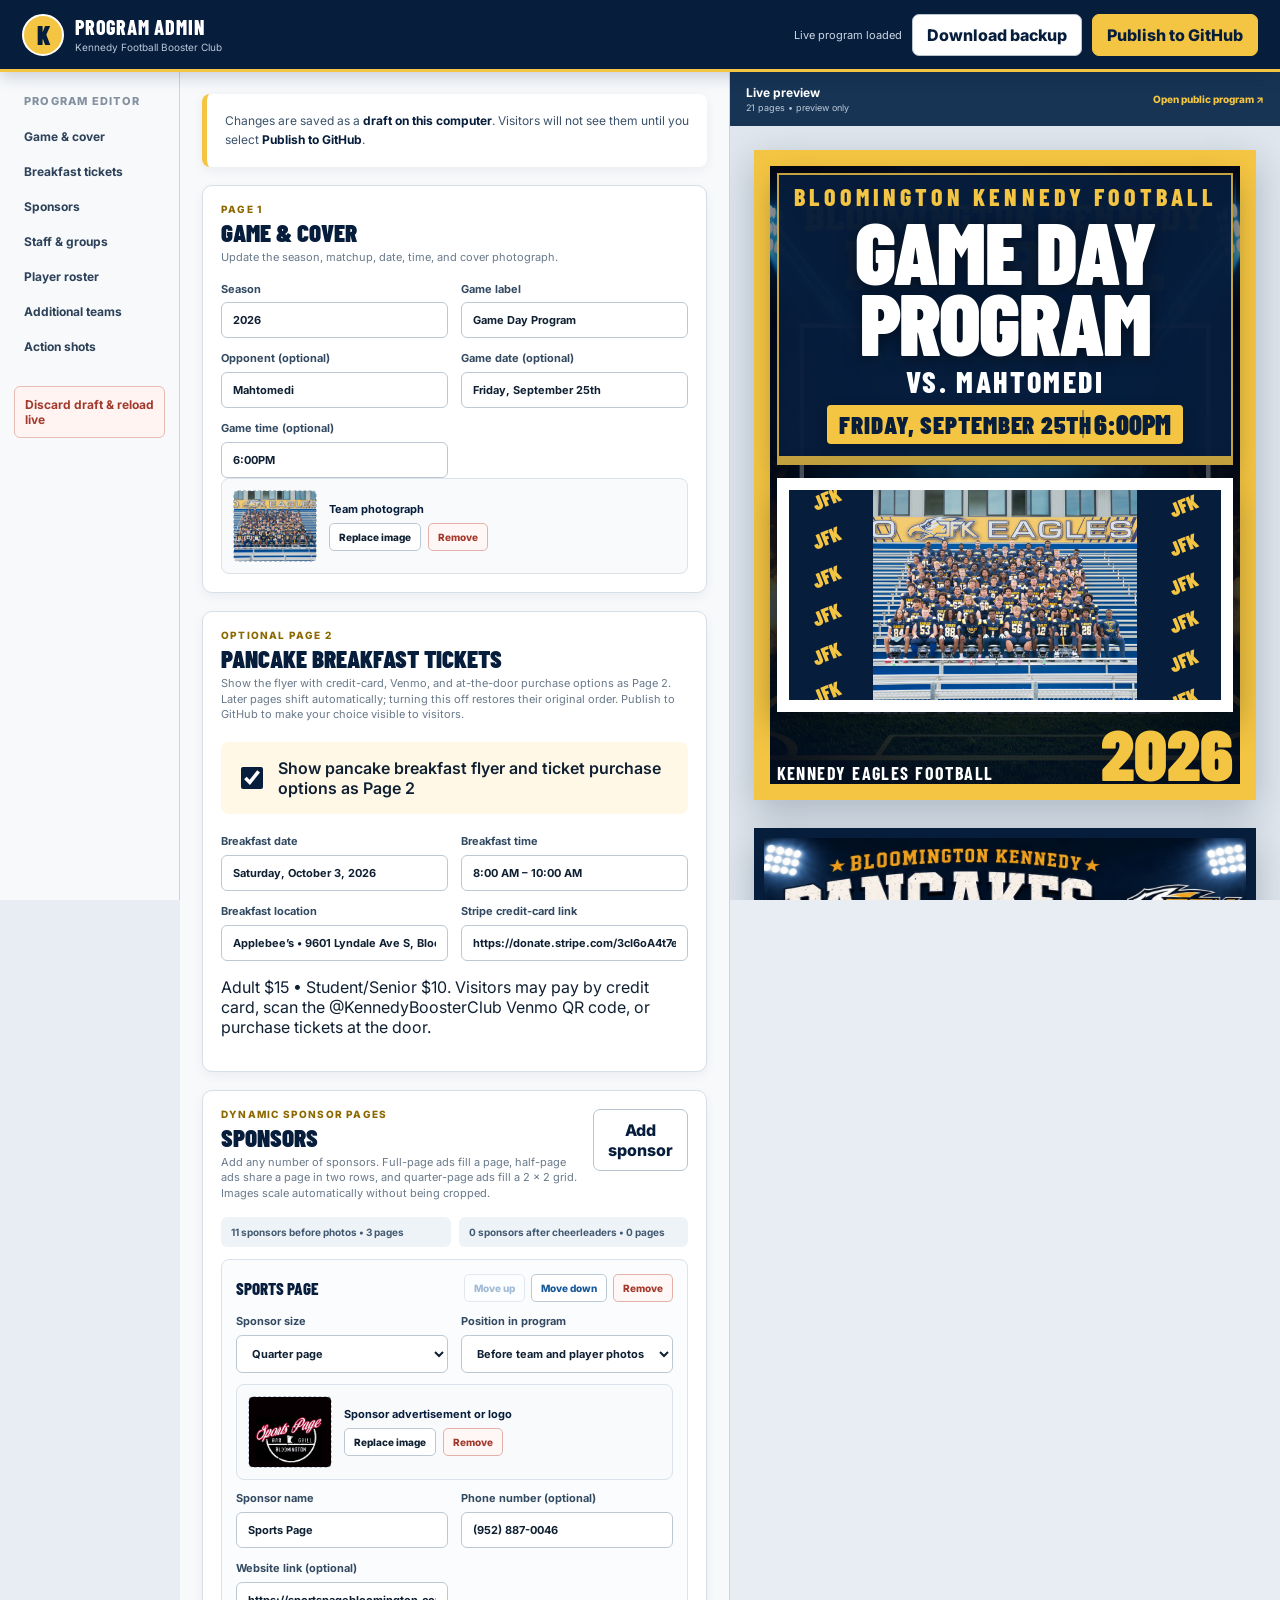
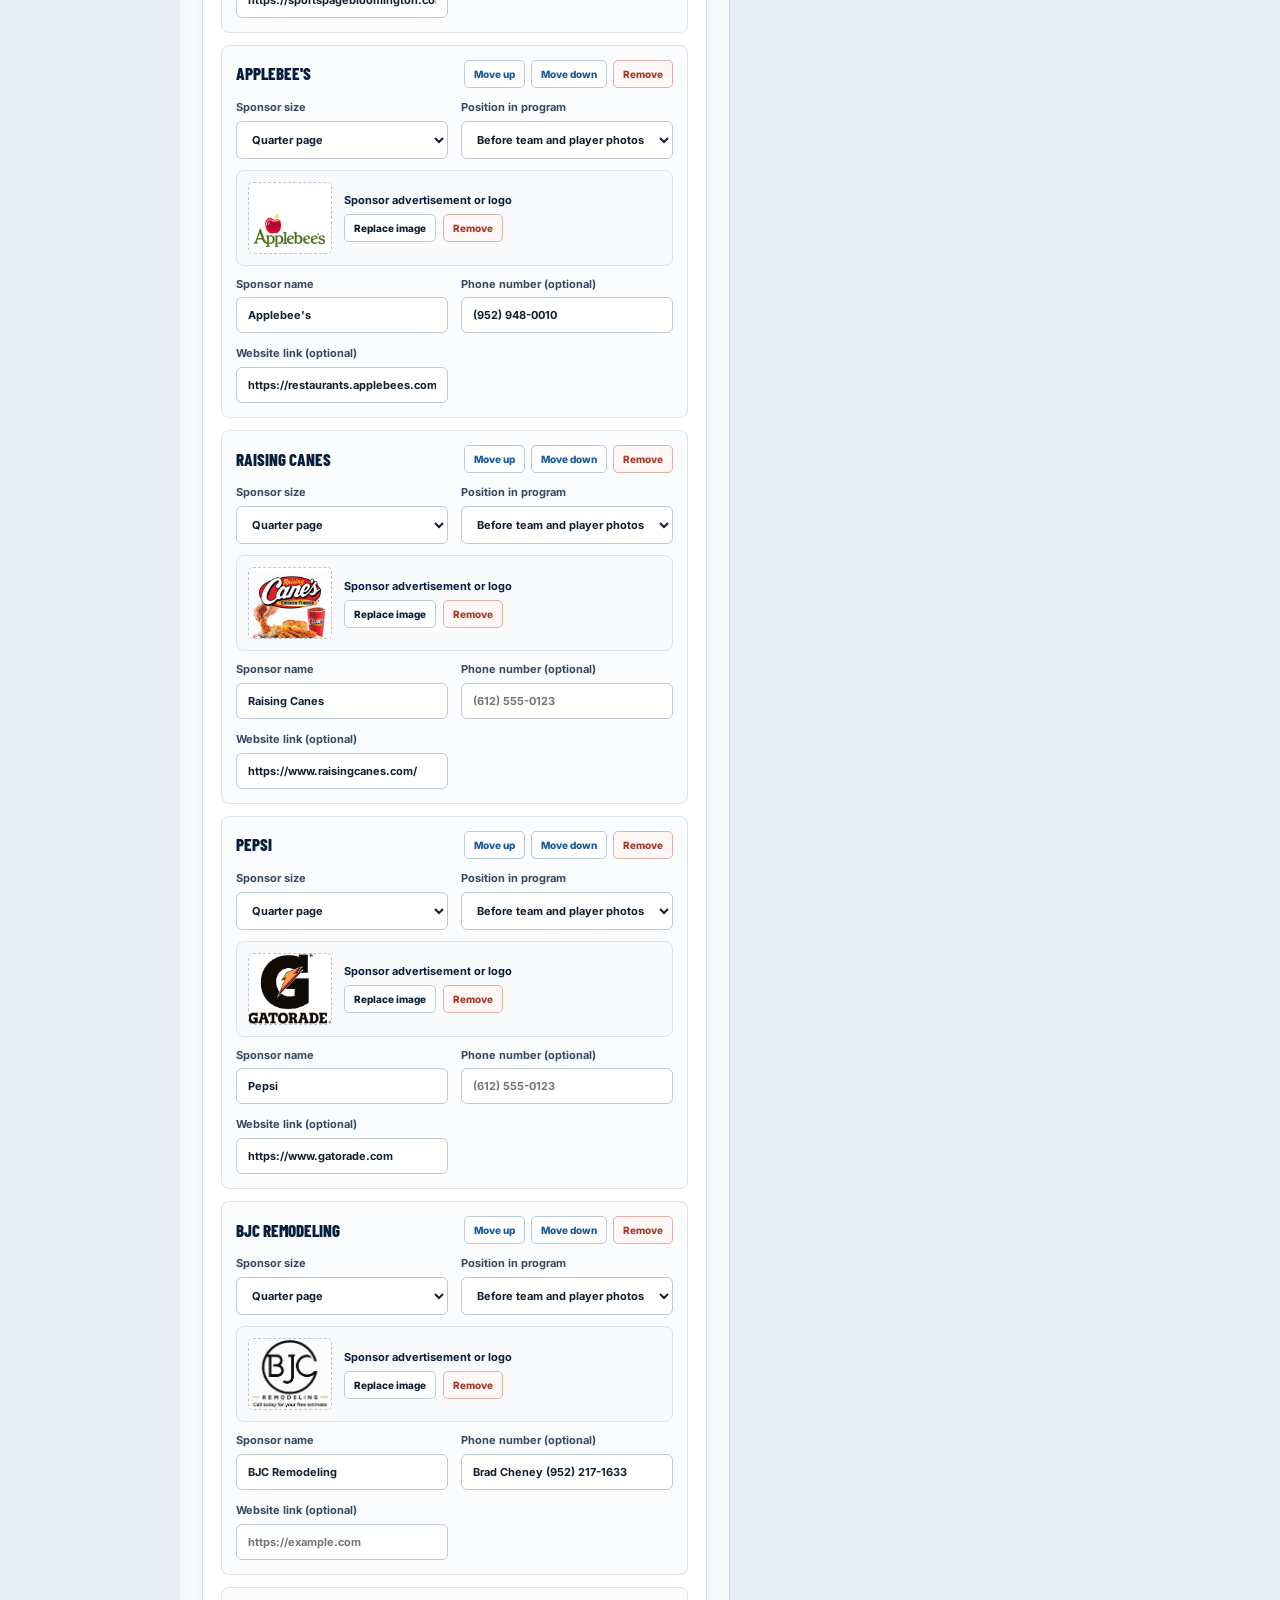
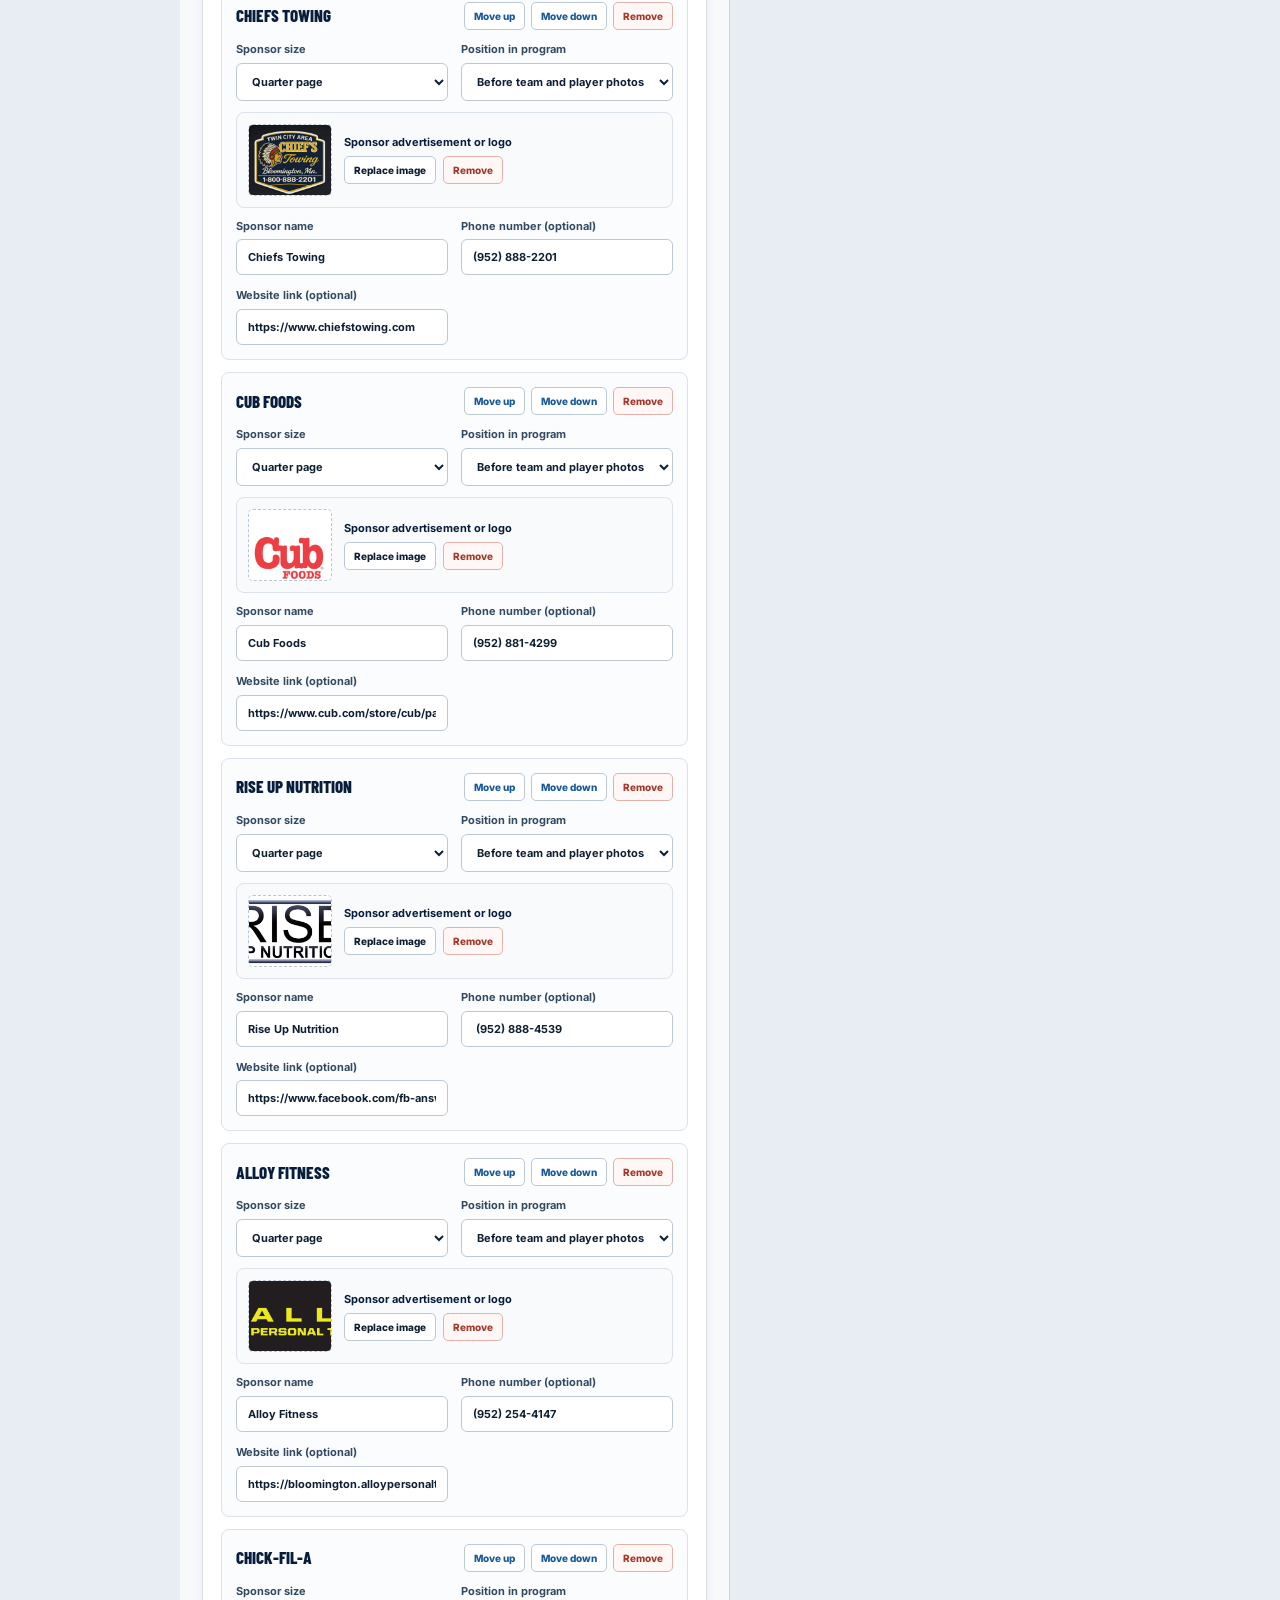
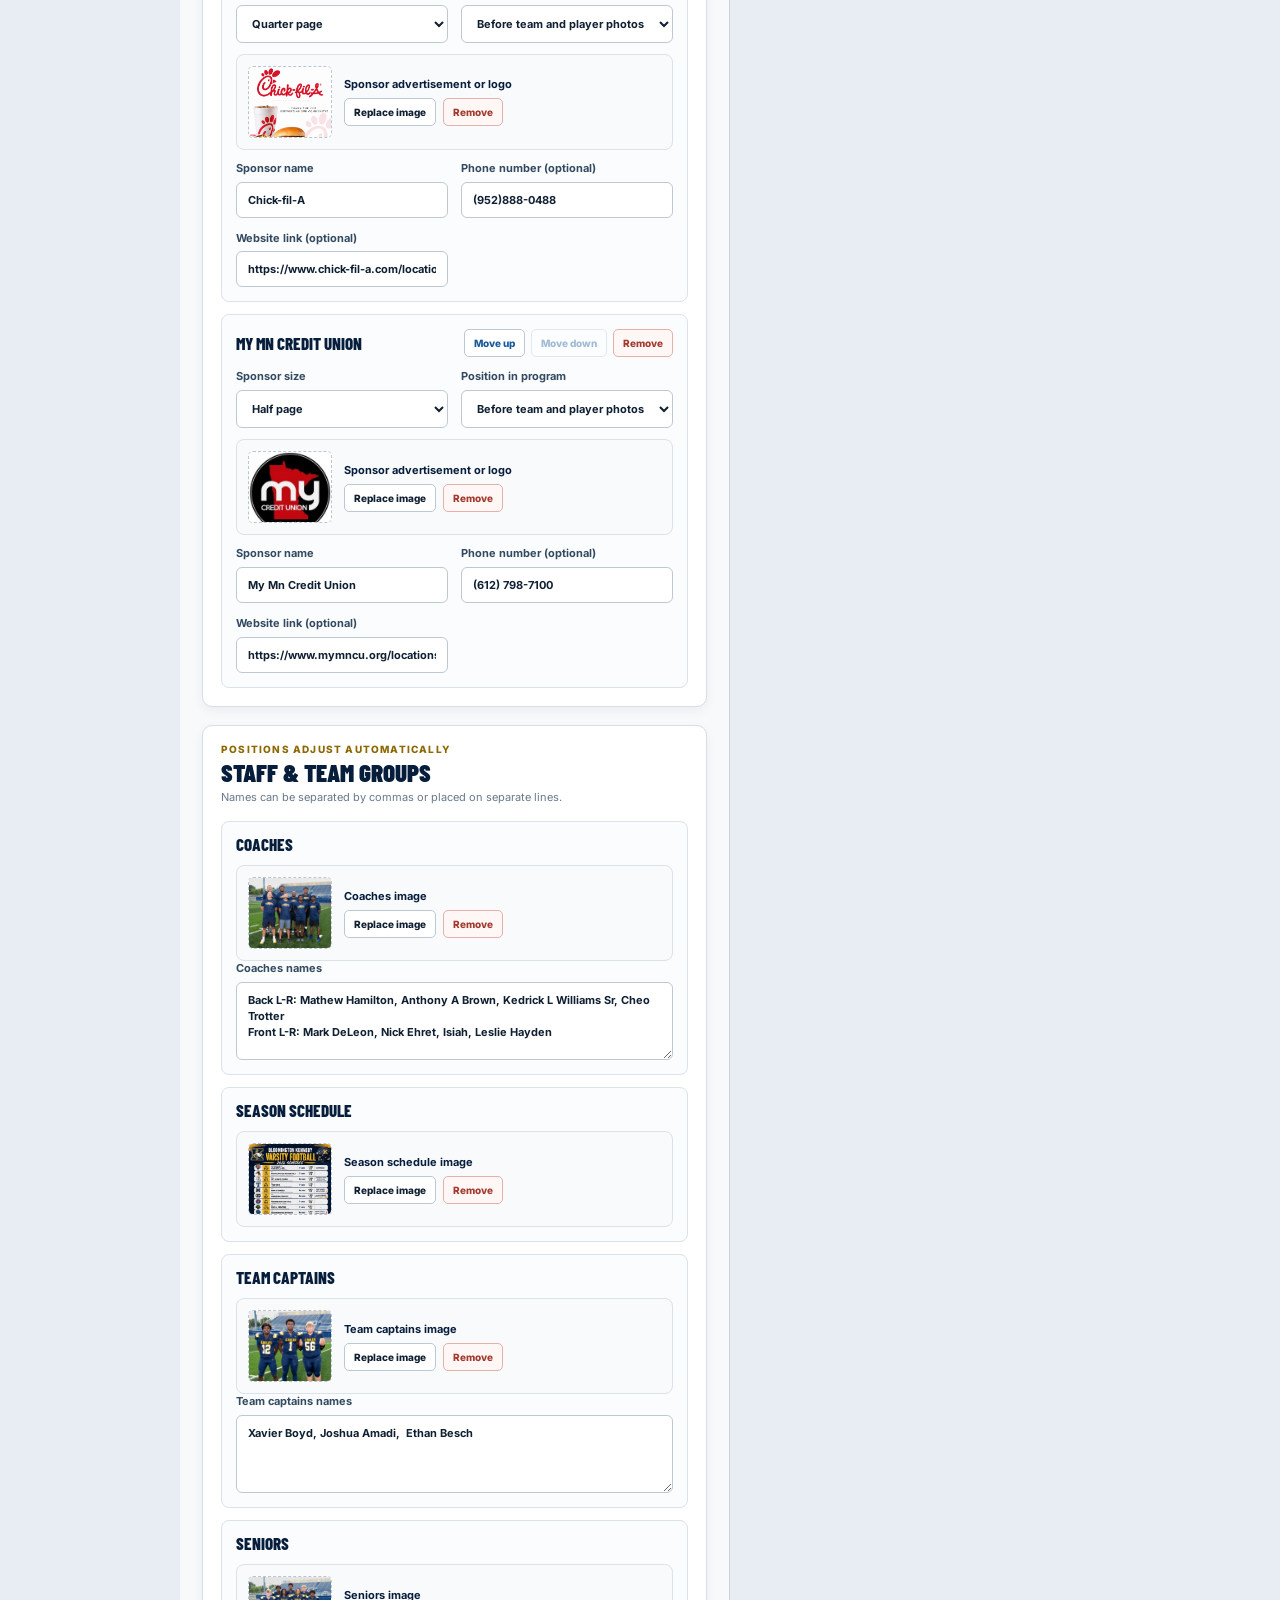
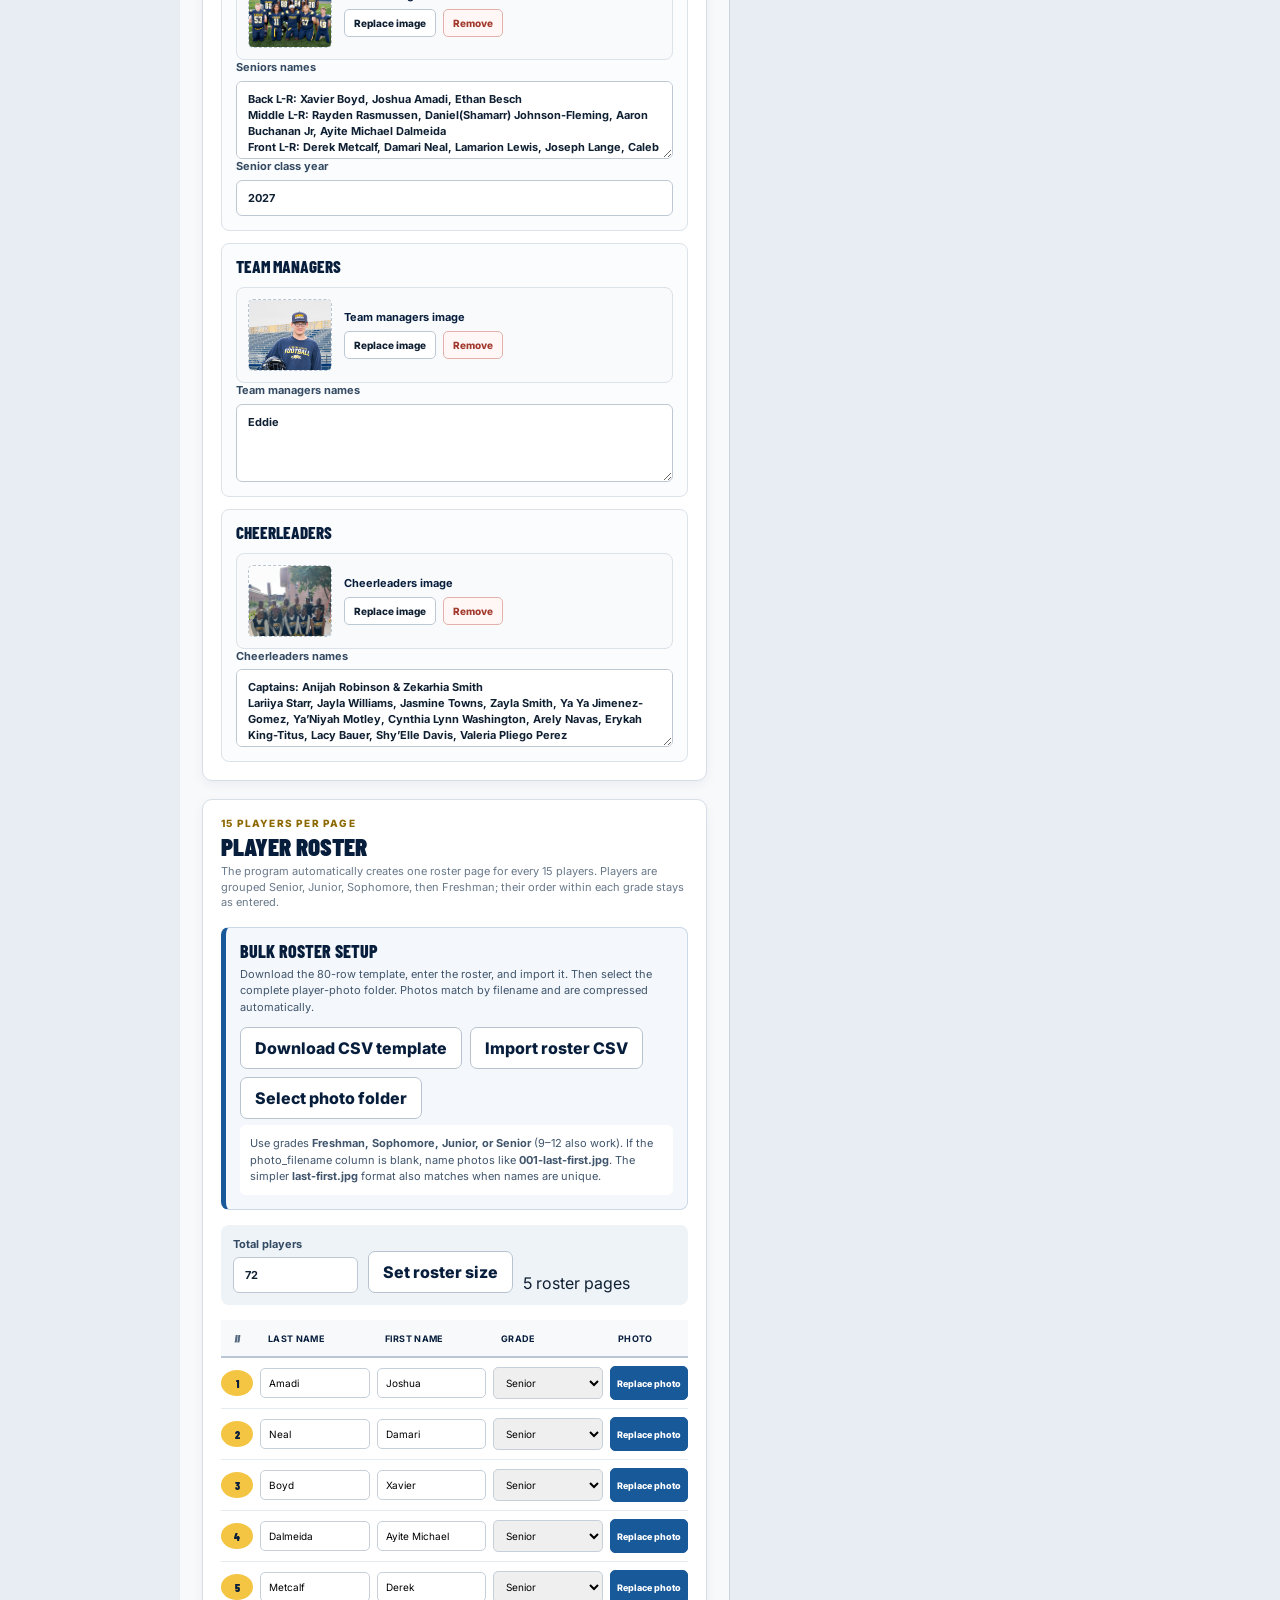
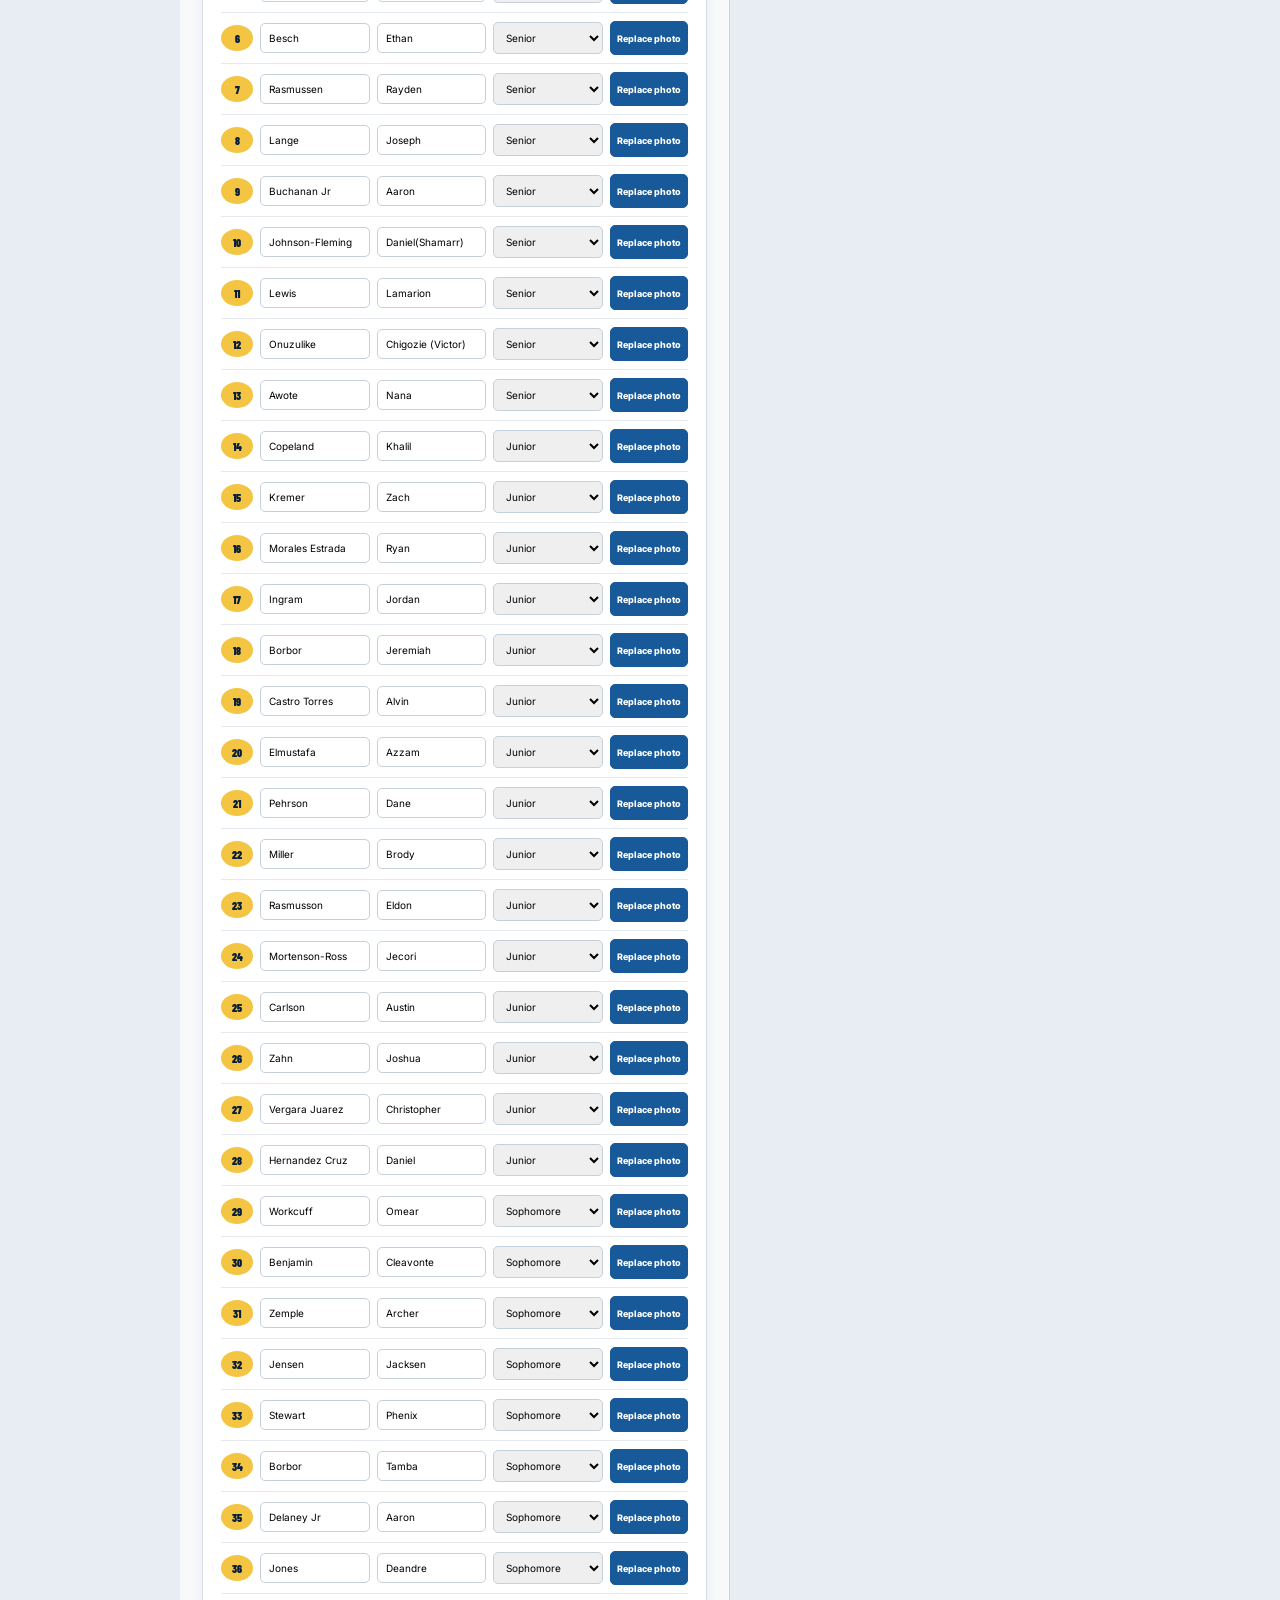
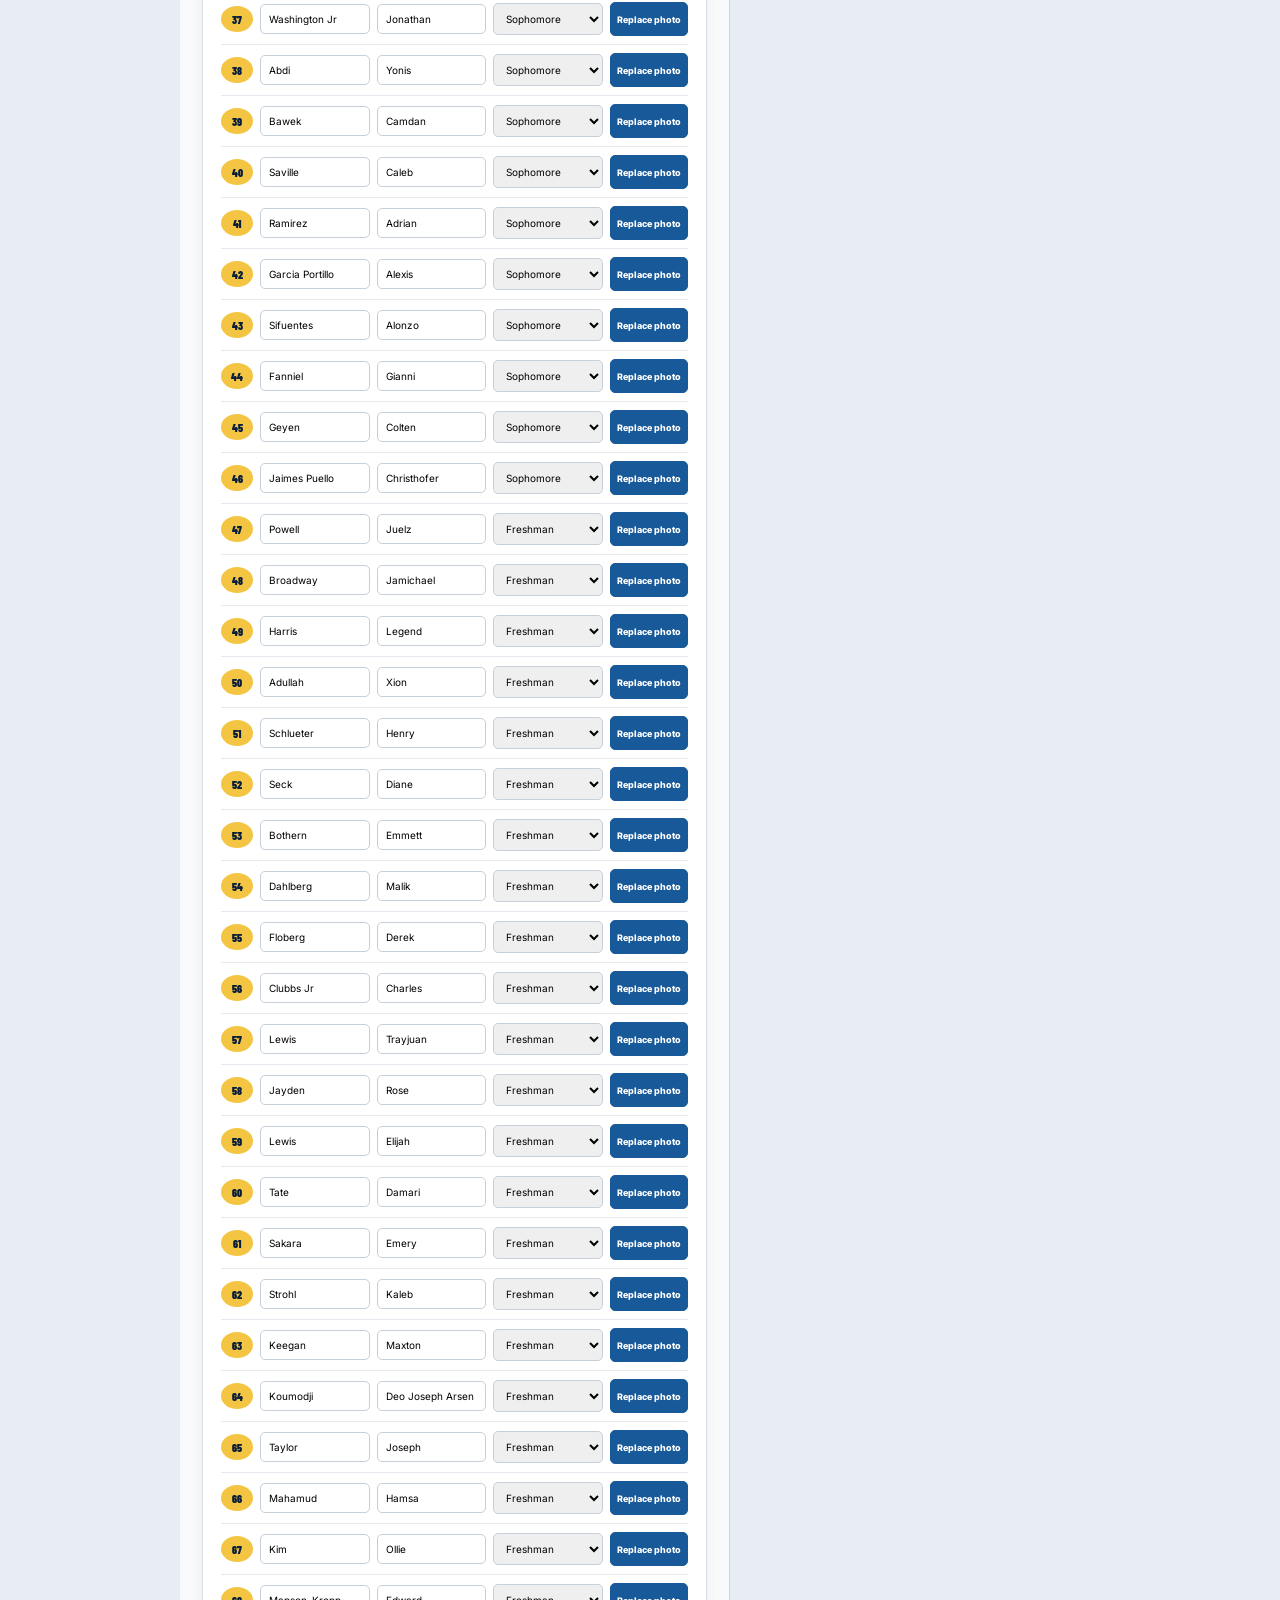
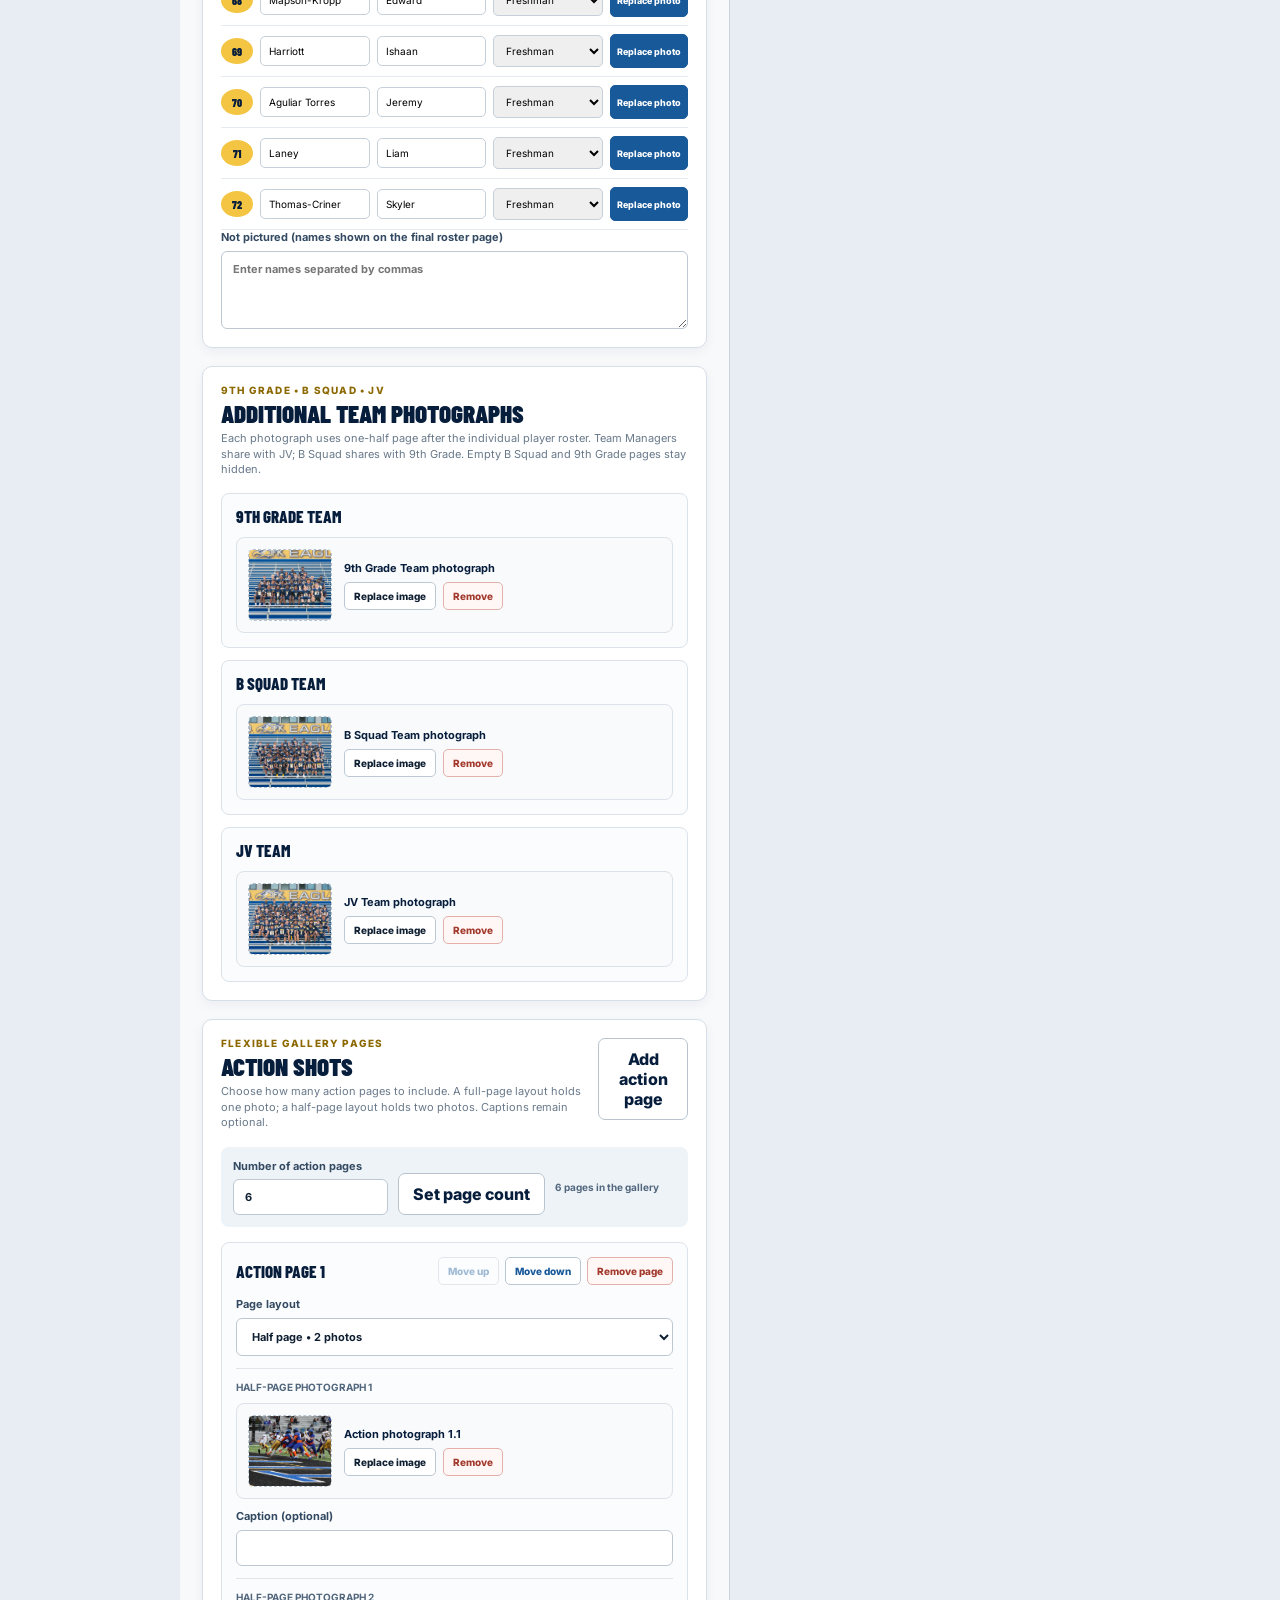
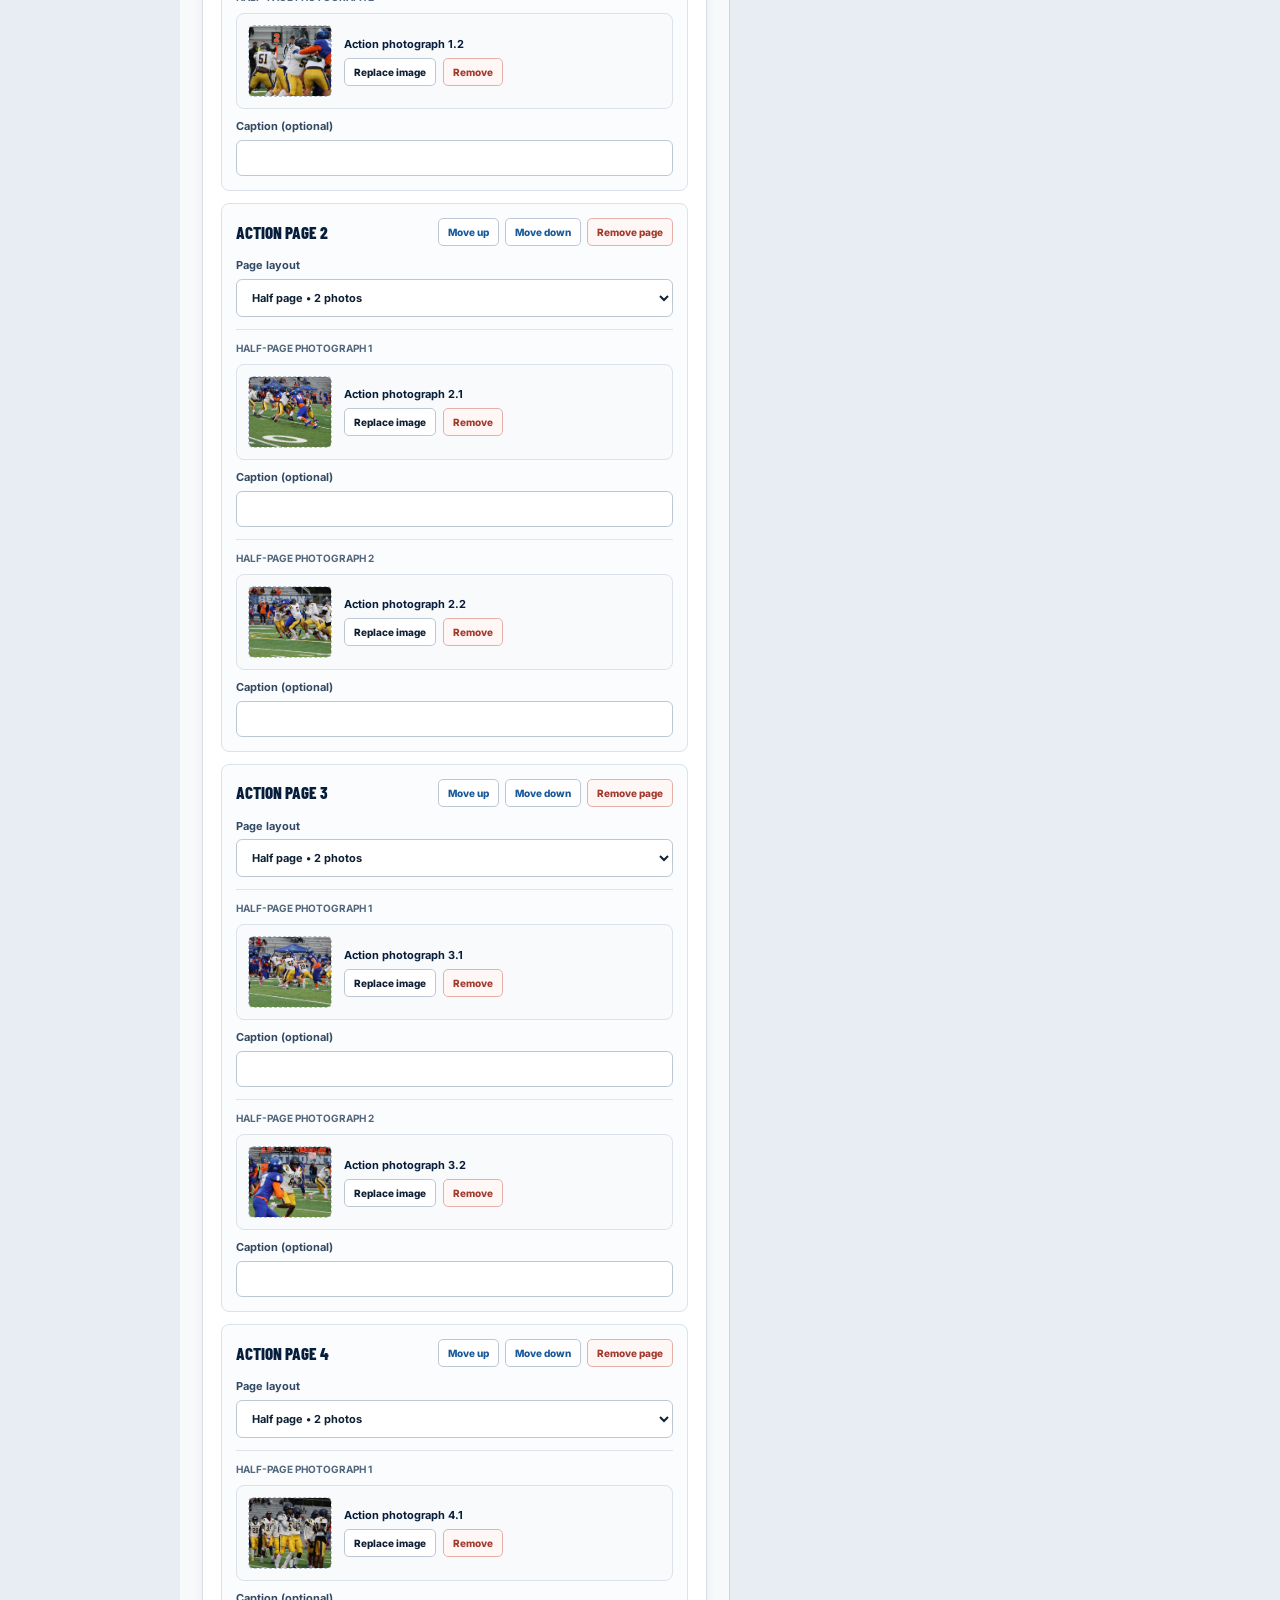
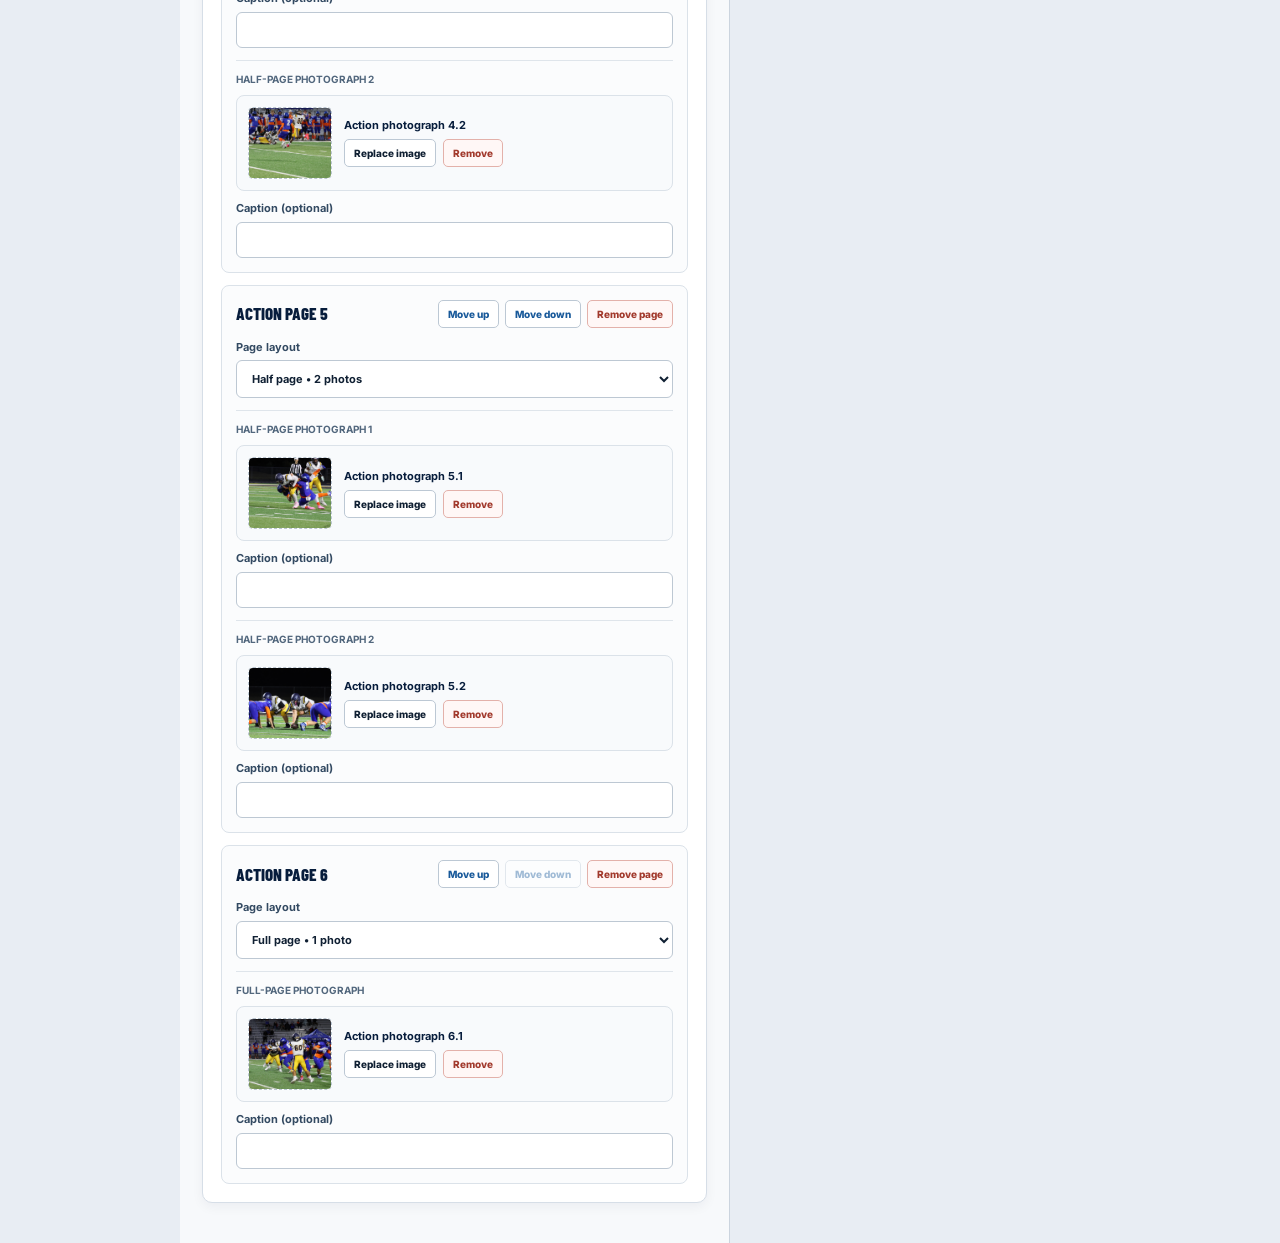
==== commit 052ab6d7: "Add Stripe ticket purchase option to pancake flyer" ====
--- a/admin/index.html
+++ b/admin/index.html
@@ -9,9 +9,9 @@
     <link rel="preconnect" href="https://fonts.googleapis.com" />
     <link rel="preconnect" href="https://fonts.gstatic.com" crossorigin />
     <link href="https://fonts.googleapis.com/css2?family=Barlow+Condensed:wght@500;600;700;800;900&family=Inter:wght@400;500;600;700&display=swap" rel="stylesheet" />
-    <link rel="stylesheet" href="../styles.css?v=20260928-venmo2" />
+    <link rel="stylesheet" href="../styles.css?v=20260928-stripe1" />
     <link rel="stylesheet" href="./admin.css?v=20260923-roster-order1" />
-    <script type="module" src="./admin.js?v=20260928-venmo2"></script>
+    <script type="module" src="./admin.js?v=20260928-stripe1"></script>
   </head>
   <body class="admin-body">
     <header class="admin-header">
--- a/styles.css
+++ b/styles.css
@@ -435,14 +435,23 @@
   .program-page:last-child { break-after: auto; }
 }
 
-/* Optional fundraiser cart and Page 2 flyer. */
+/* Optional fundraiser ticket page. */
 .breakfast-page { display: flex; flex-direction: column; background: #071d3c; }
-.breakfast-flyer { display: block; width: 100%; height: 82%; flex: 0 0 82%; min-height: 0; object-fit: contain; object-position: center; background: var(--navy); }
-.breakfast-venmo { height: 18%; flex: 0 0 18%; display: grid; grid-template-columns: minmax(0, 1fr) 22%; gap: 3%; align-items: center; padding: 1.6% 9% 1.6% 4%; border: 8px solid var(--navy); color: white; background: var(--navy); }
-.breakfast-venmo-message { min-width: 0; display: grid; gap: clamp(6px, 1vw, 10px); align-content: center; }
+.breakfast-flyer-wrap { display: flex; width: 100%; height: 79%; flex: 0 0 79%; min-height: 0; }
+.breakfast-flyer-card { position: relative; width: 100%; height: 100%; }
+.breakfast-flyer { display: block; width: 100%; height: 100%; object-fit: fill; }
+.breakfast-venmo { width: 100%; height: 21%; flex: 0 0 21%; display: grid; grid-template-columns: minmax(0, 1fr) 22%; gap: 3%; align-items: center; padding: 1.5% 4%; border: 8px solid var(--navy); color: white; background: var(--navy); }
+.breakfast-venmo-message { min-width: 0; display: grid; grid-template-columns: minmax(0, 1.15fr) minmax(0, .85fr); grid-template-areas: "kicker kicker" "card venmo"; column-gap: 4%; row-gap: clamp(5px, .8vw, 8px); align-content: center; }
 .breakfast-venmo-kicker { margin: 0; color: var(--gold); font: 900 clamp(10px, 1.8vw, 18px)/1 Inter, sans-serif; letter-spacing: .08em; text-transform: uppercase; }
-.breakfast-venmo h2 { margin: 0; color: white; font: 900 clamp(20px, 4.2vw, 42px)/.95 "Barlow Condensed", sans-serif; letter-spacing: .02em; text-transform: uppercase; }
+.breakfast-venmo-kicker { grid-area: kicker; }
+.breakfast-credit-card { position: absolute; z-index: 2; left: 5.25%; right: 5.25%; top: 90.65%; height: 6.95%; display: flex; align-items: center; justify-content: center; padding: .25em 2em; border: 4px solid var(--navy); color: var(--navy); background: #f4ae19; box-shadow: inset 0 0 0 3px #a96d0b; font: 900 clamp(12px, 2.05vw, 21px)/1.05 Georgia, "Times New Roman", serif; letter-spacing: .025em; text-align: center; text-decoration: none; text-transform: uppercase; white-space: pre-line; }
+.breakfast-credit-card:hover, .breakfast-credit-card:focus-visible { color: white; background: #c9870d; outline: 3px solid white; outline-offset: -3px; }
+.breakfast-at-door { grid-area: card; min-width: 0; display: grid; gap: .35em; align-content: center; justify-items: center; padding: .9em 1em; border: 2px solid rgba(244,197,66,.75); border-radius: 8px; color: white; text-align: center; }
+.breakfast-at-door strong { color: var(--gold); font: 900 clamp(13px, 2.2vw, 22px)/1 "Barlow Condensed", Inter, sans-serif; letter-spacing: .035em; text-transform: uppercase; }
+.breakfast-at-door span { font: 750 clamp(8px, 1.2vw, 12px)/1.15 Inter, sans-serif; }
+.breakfast-venmo-details { grid-area: venmo; min-width: 0; display: grid; gap: clamp(5px, .7vw, 7px); align-content: center; justify-items: start; }
+.breakfast-venmo h2 { margin: 0; color: white; font: 900 clamp(18px, 3.3vw, 34px)/.95 "Barlow Condensed", sans-serif; letter-spacing: .02em; text-transform: uppercase; }
 .breakfast-venmo-handle { justify-self: start; display: inline-flex; align-items: center; min-height: 1.75em; margin: 0; padding: .22em .65em .28em; border-radius: 999px; color: var(--gold); background: rgba(244,197,66,.14); font: 800 clamp(10px, 1.8vw, 19px)/1 Inter, sans-serif; }
-.breakfast-venmo-instructions { max-width: 38em; margin: 0; font: 650 clamp(7px, 1.15vw, 12px)/1.3 Inter, sans-serif; }
+.breakfast-venmo-instructions { max-width: 29em; margin: 0; font: 650 clamp(7px, 1.02vw, 11px)/1.25 Inter, sans-serif; }
 .breakfast-venmo-qr { width: 100%; aspect-ratio: 1; overflow: hidden; border: clamp(4px, .8vw, 9px) solid white; border-radius: 4%; background: white; box-shadow: 0 3px 14px rgba(0,0,0,.3); }
 .breakfast-venmo-qr img { display: block; width: 100%; height: 100%; object-fit: contain; }
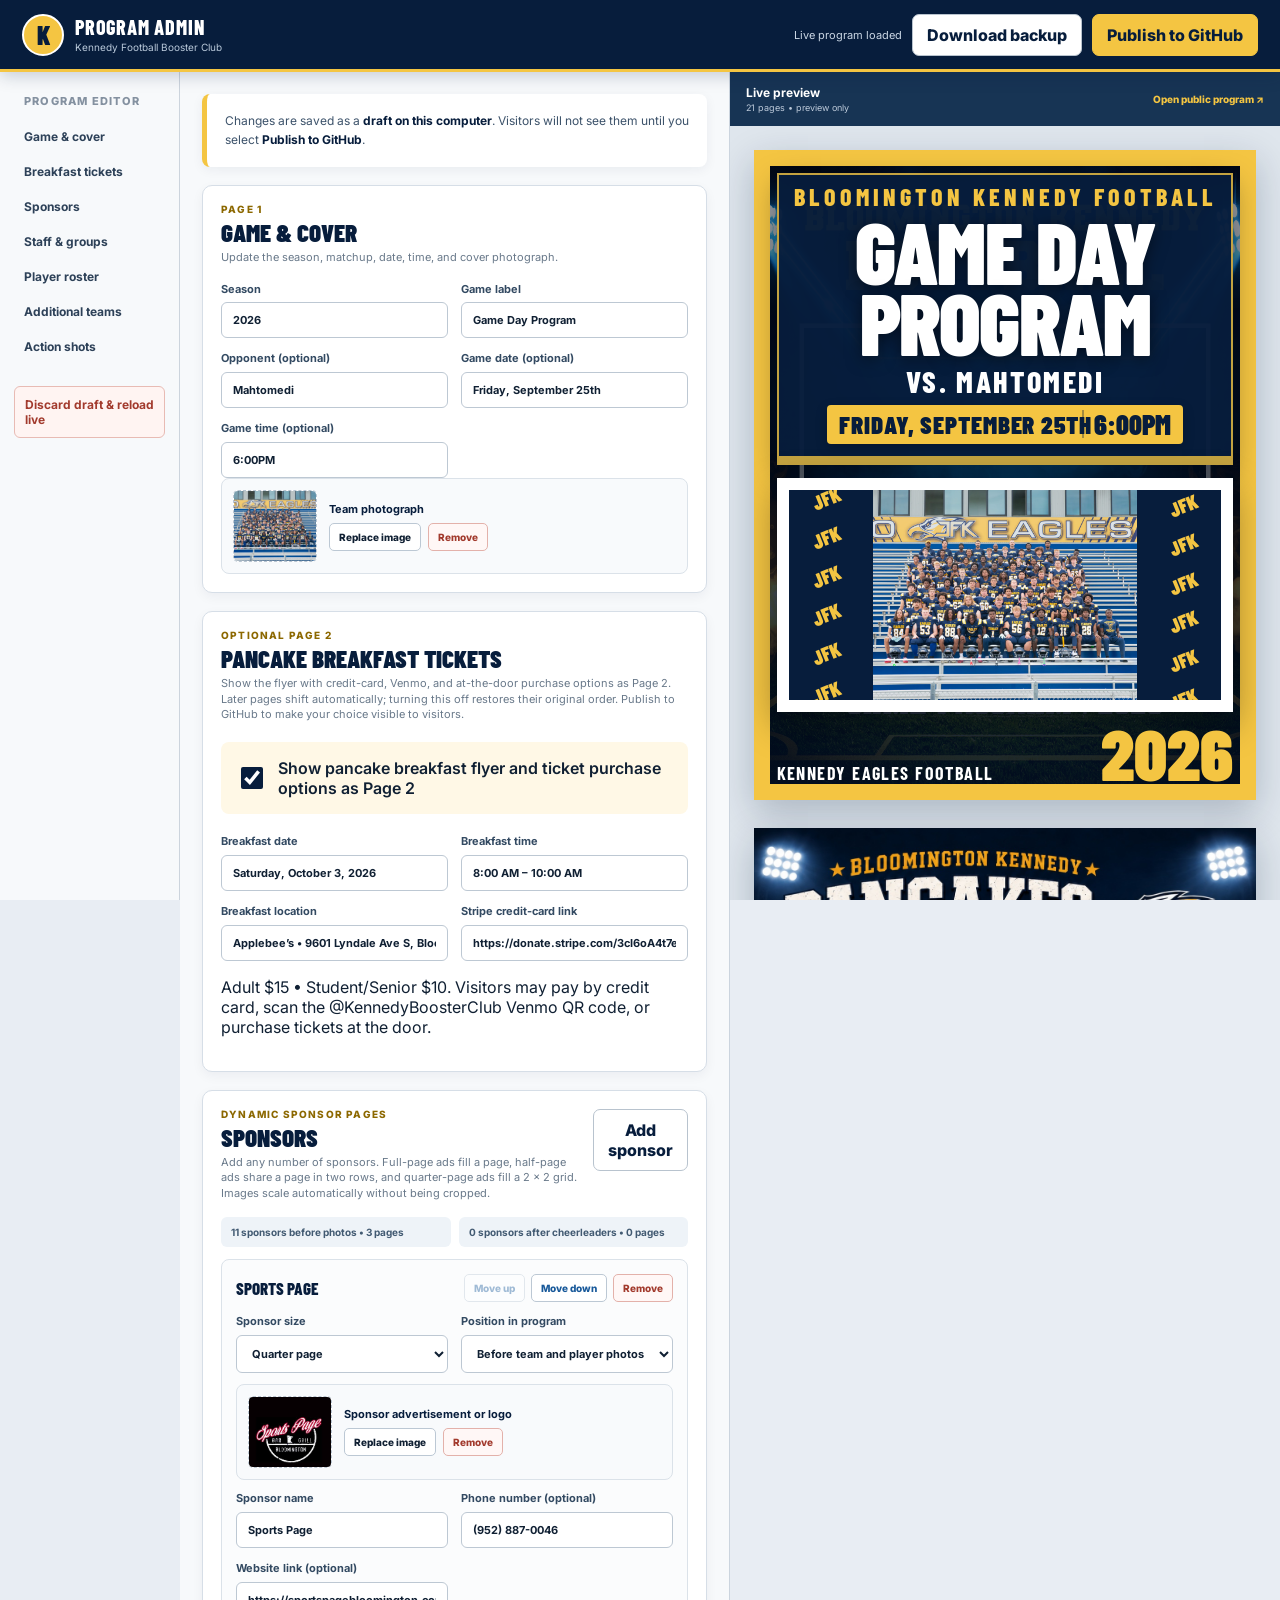
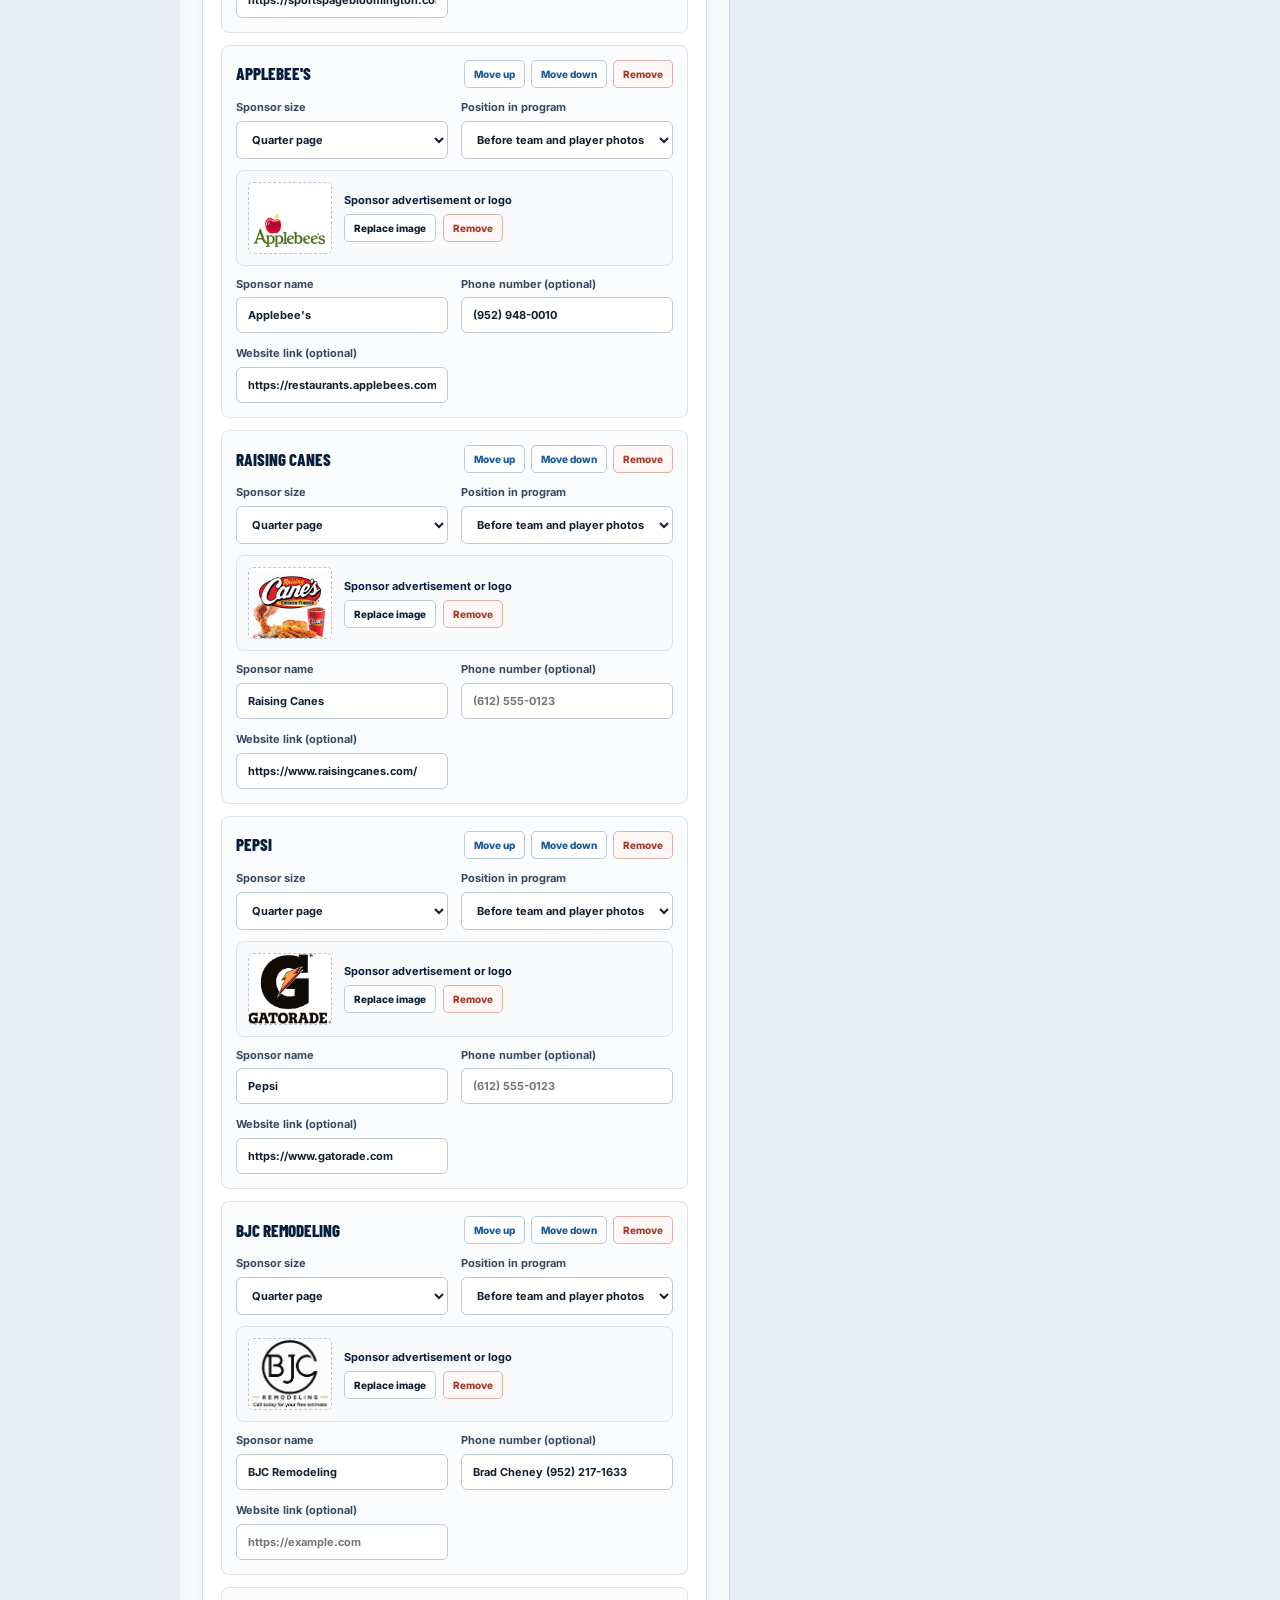
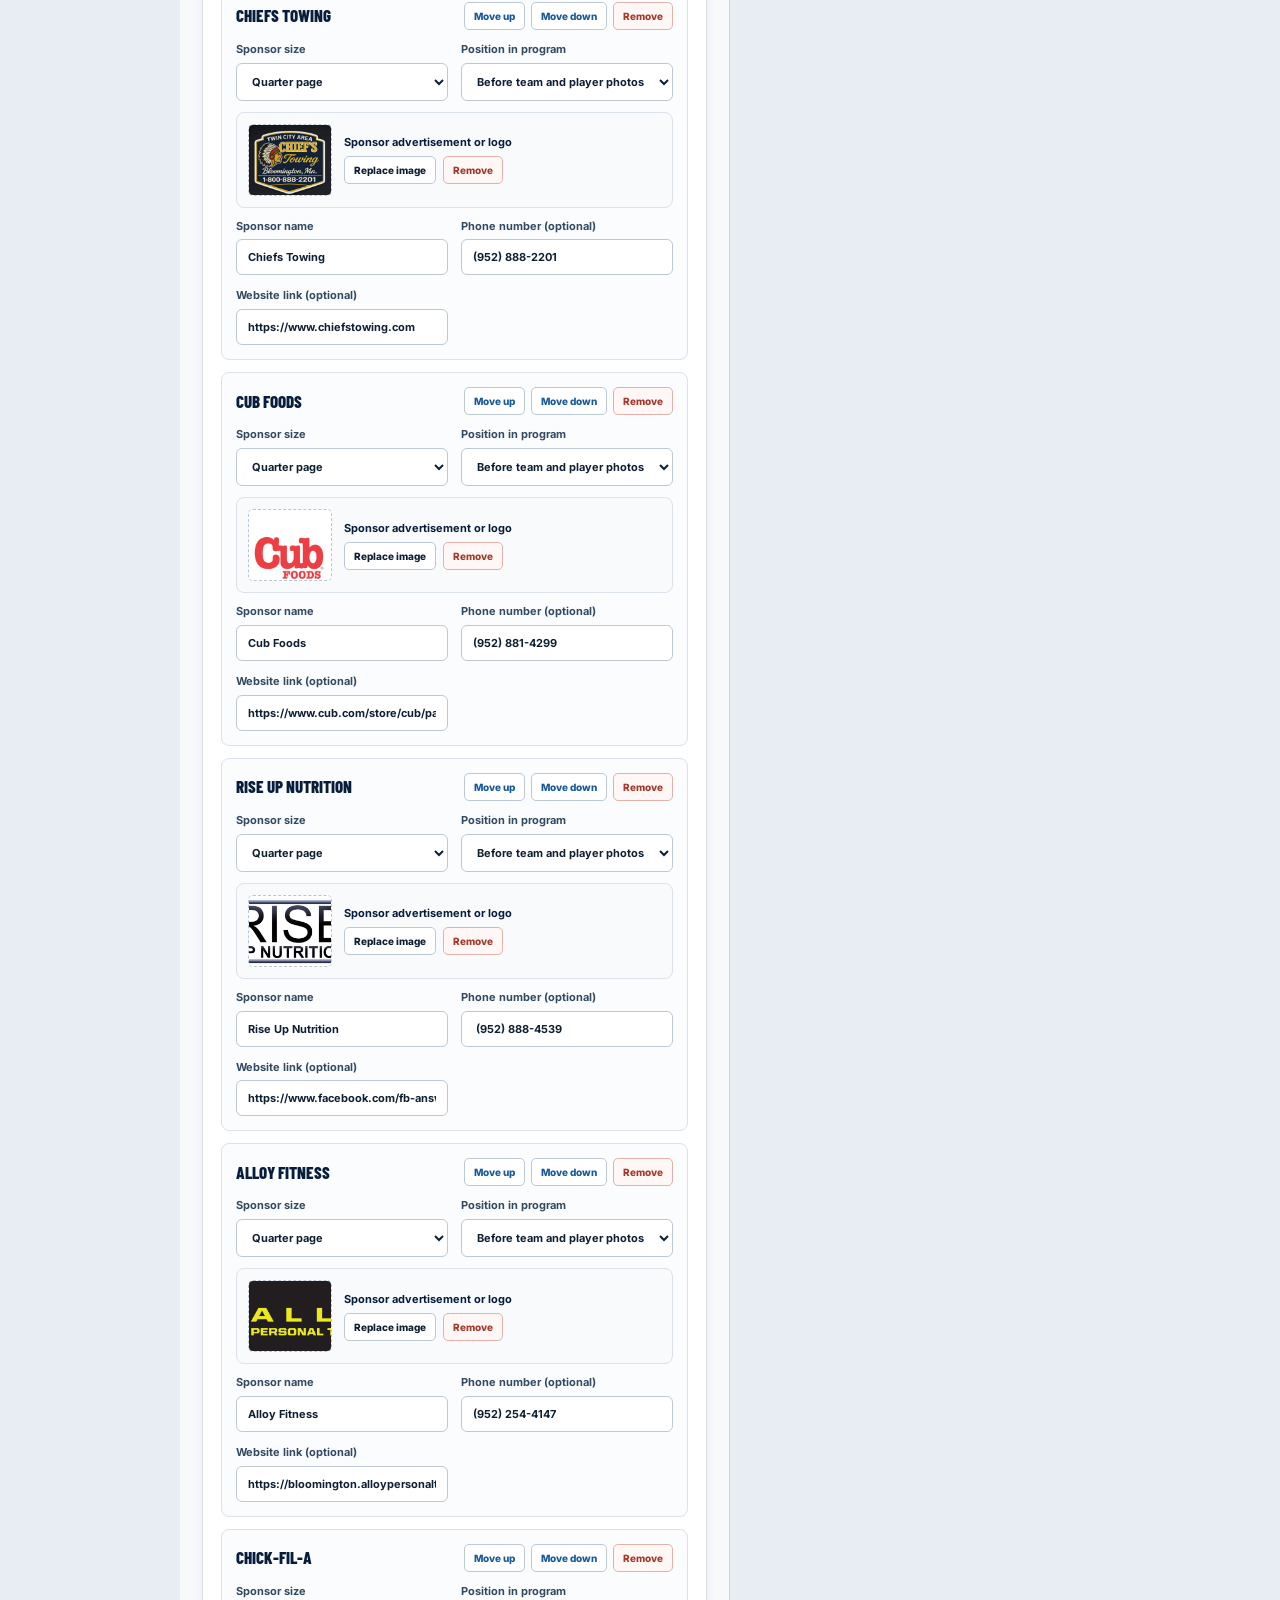
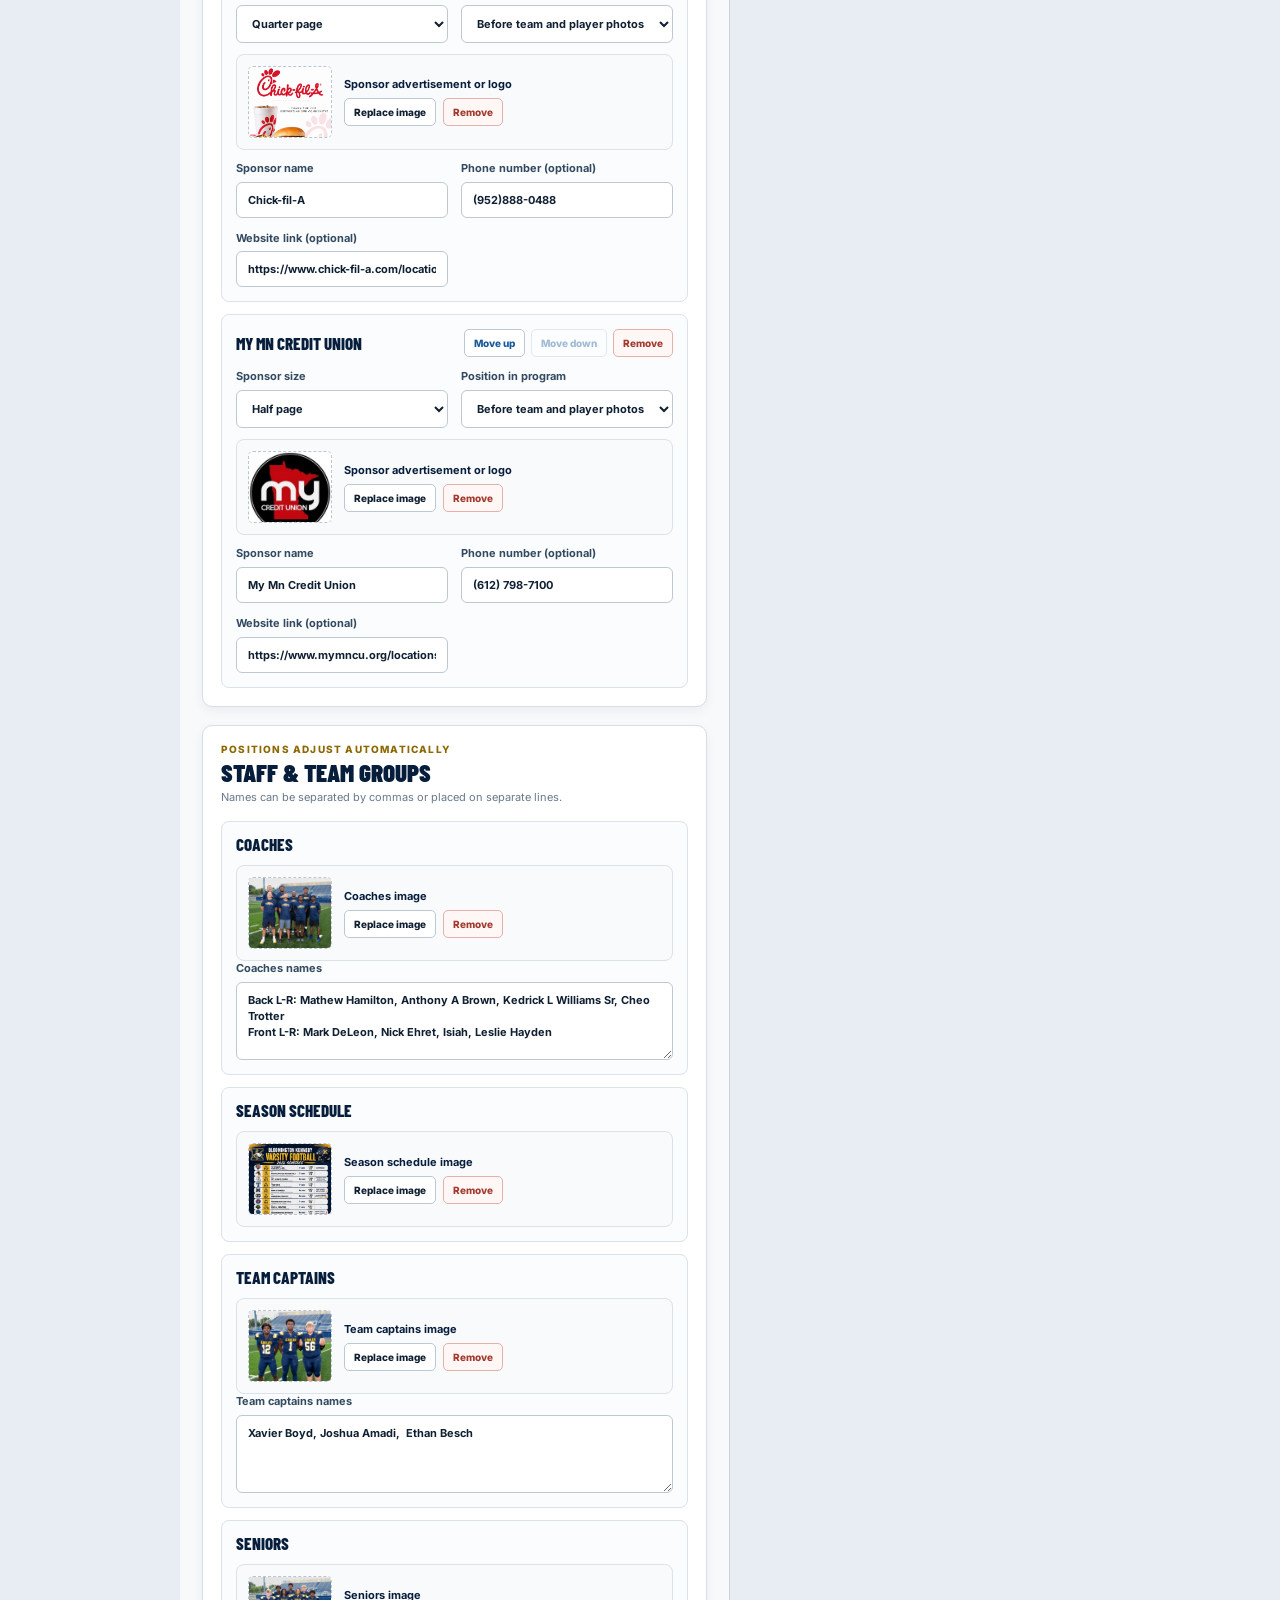
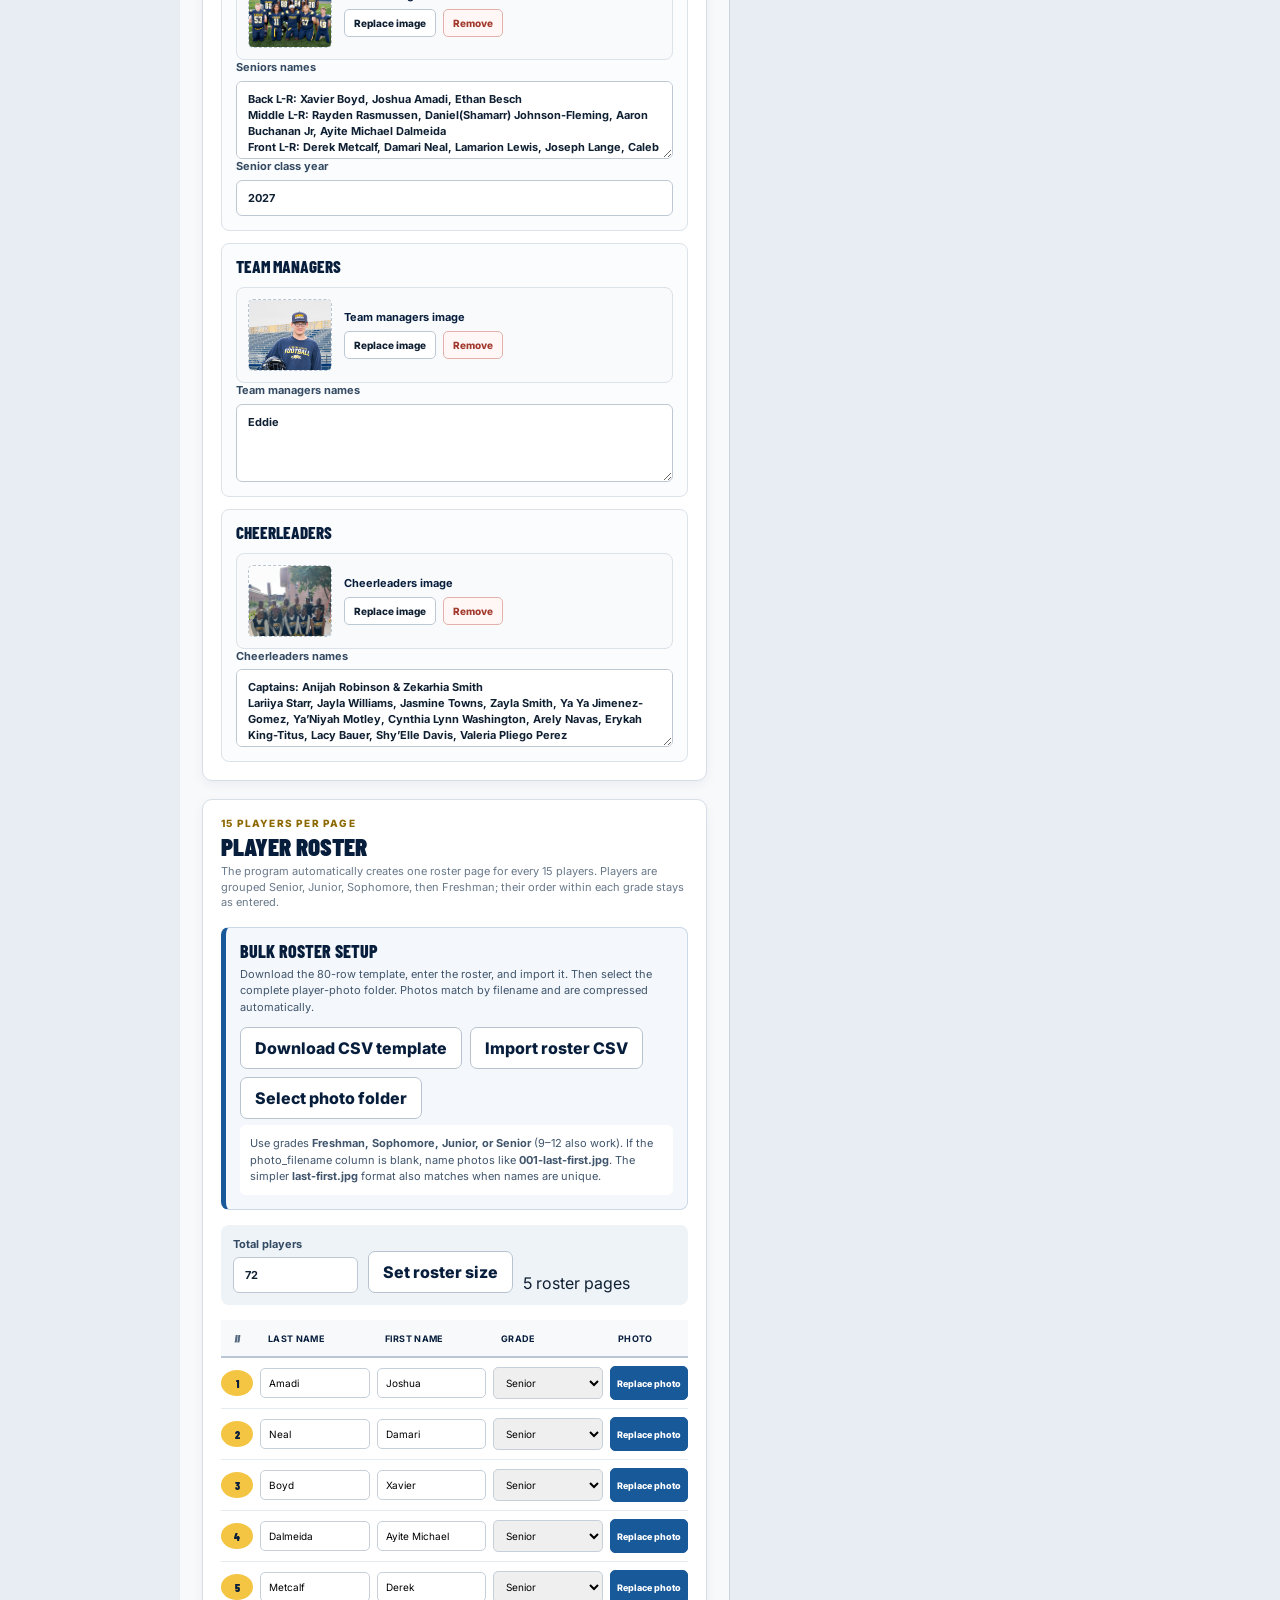
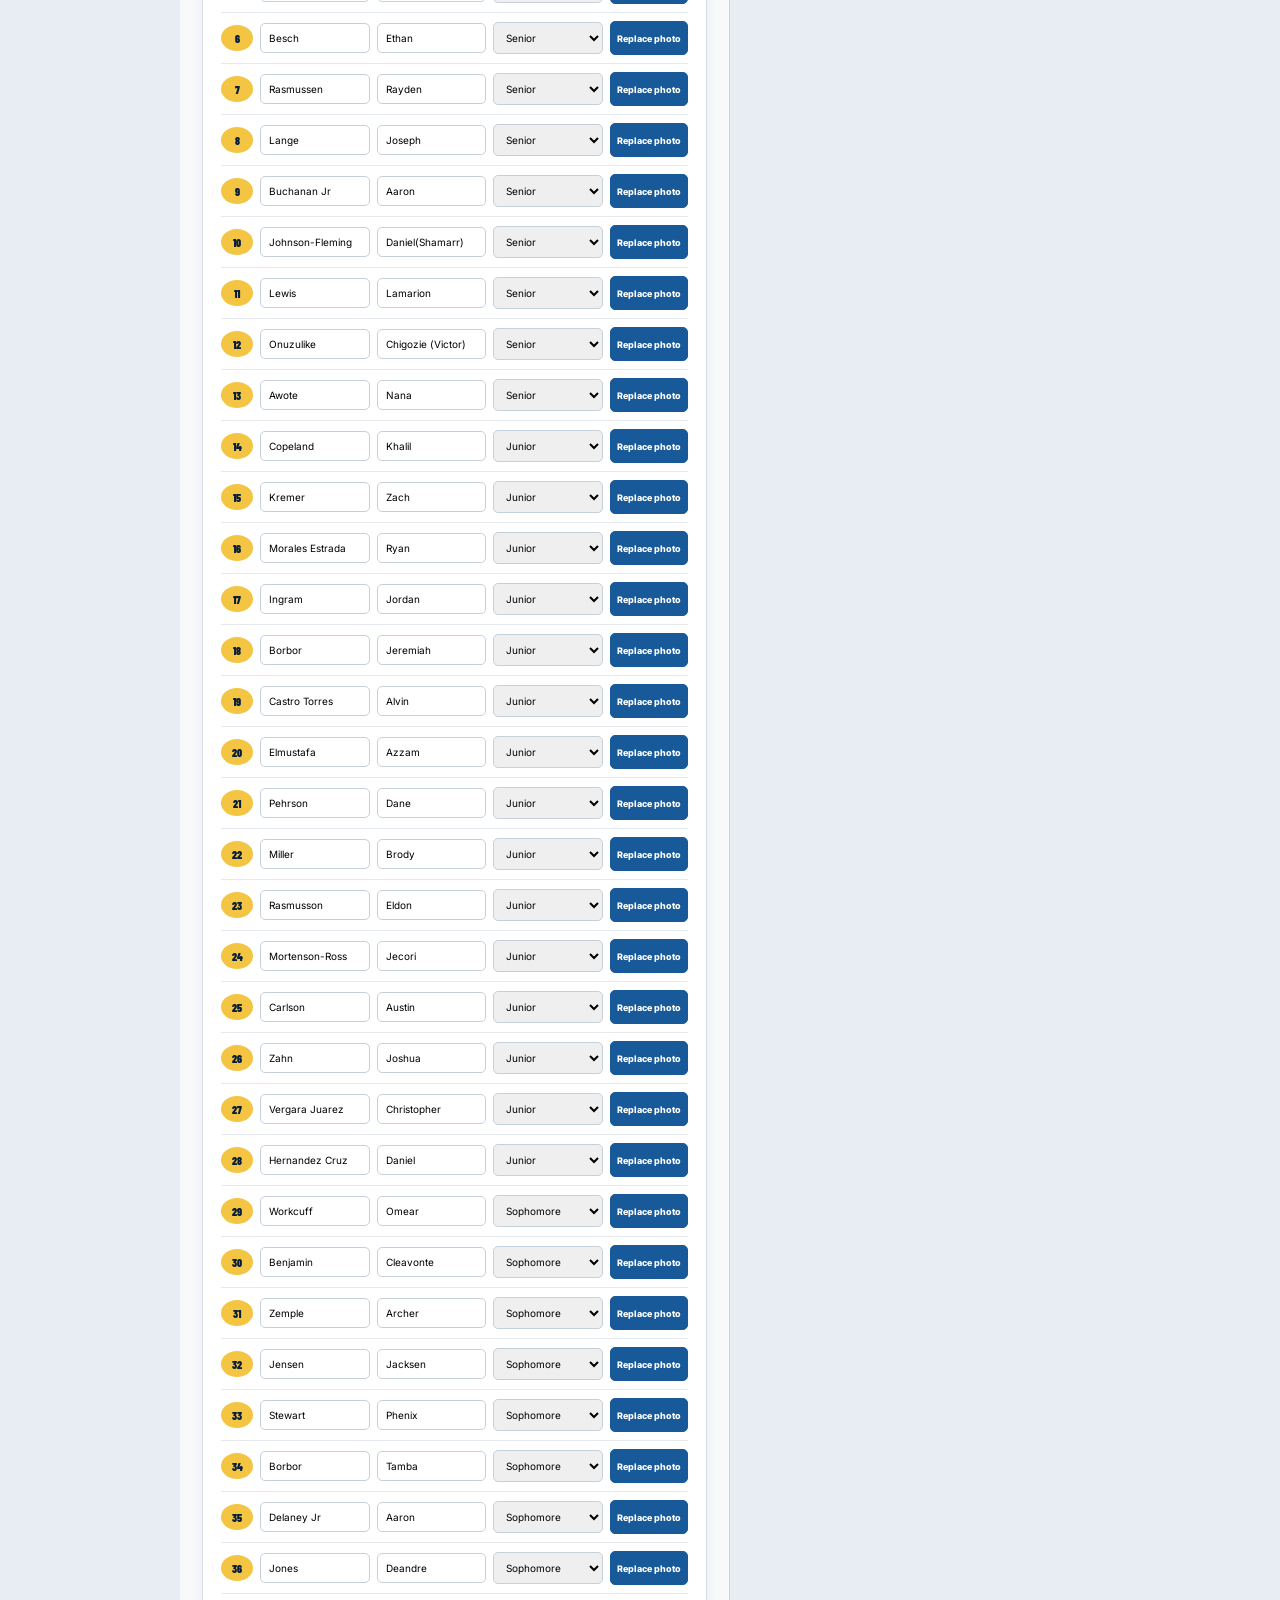
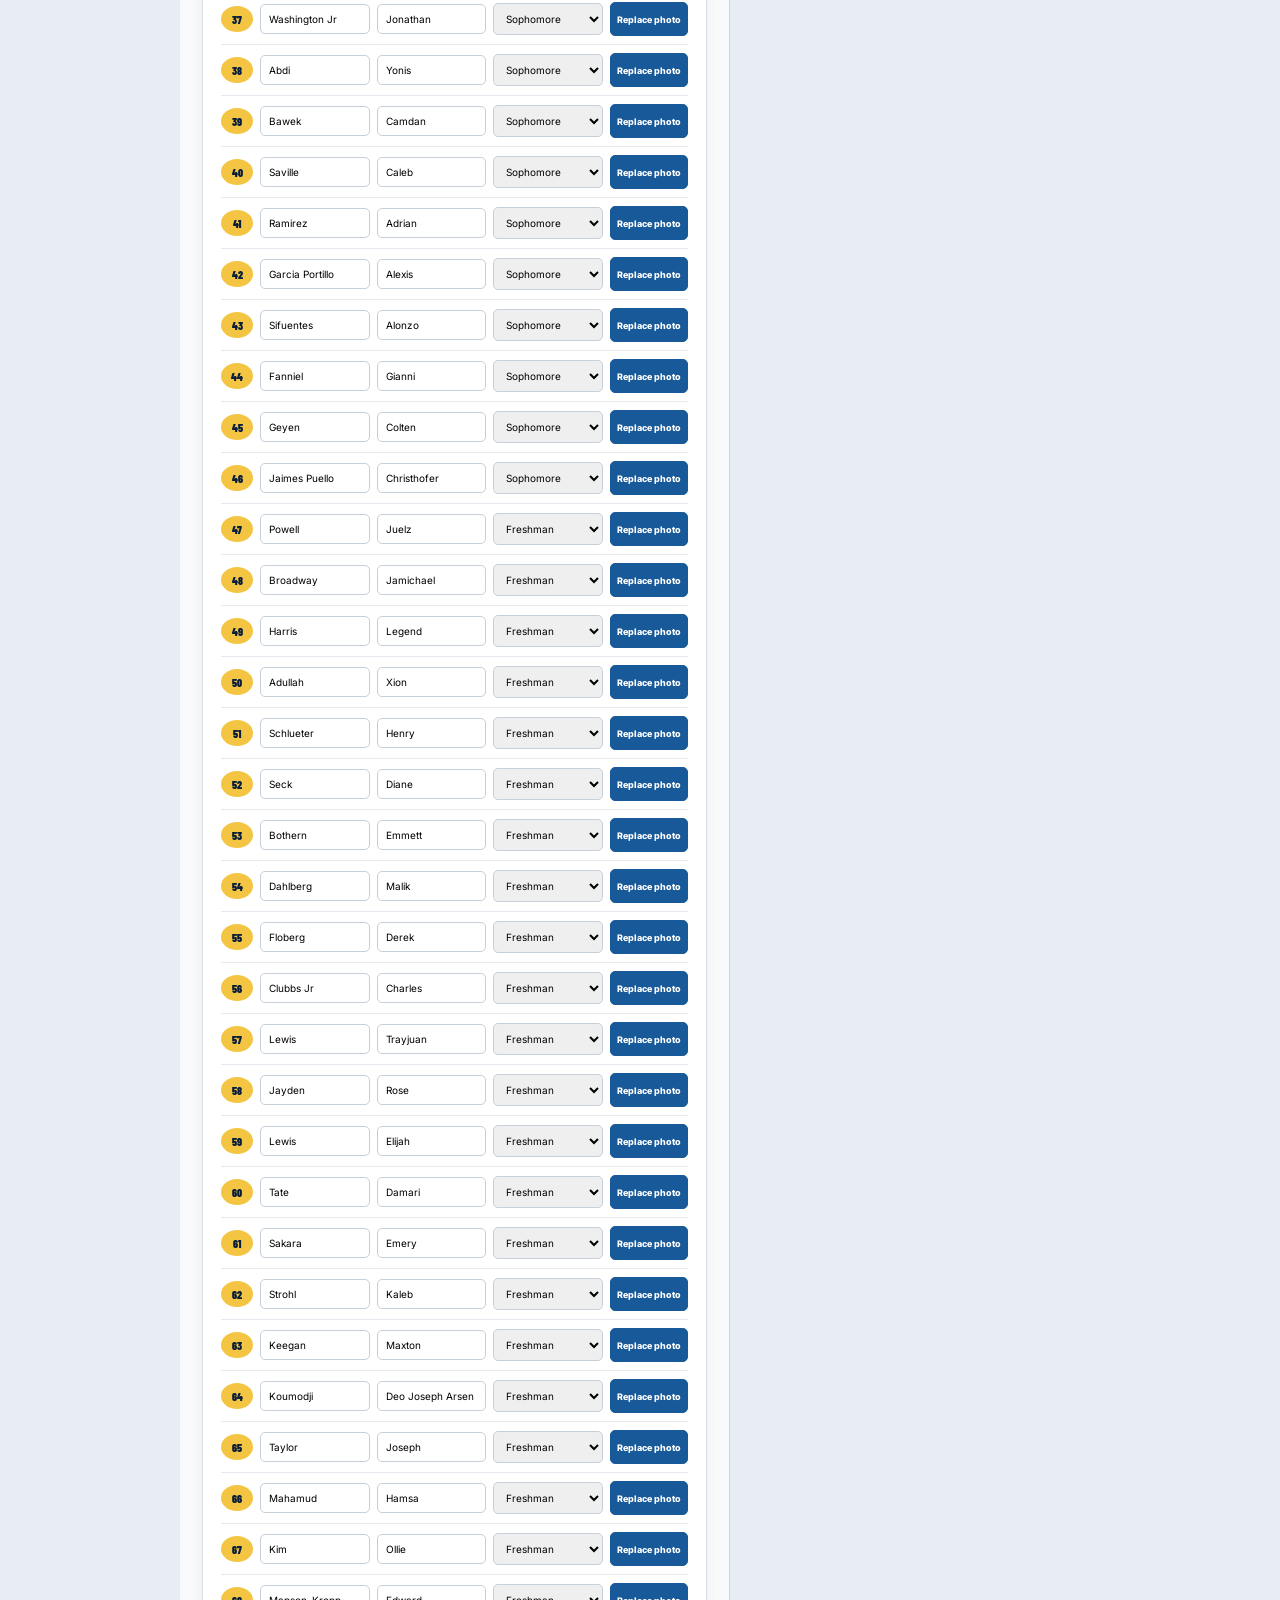
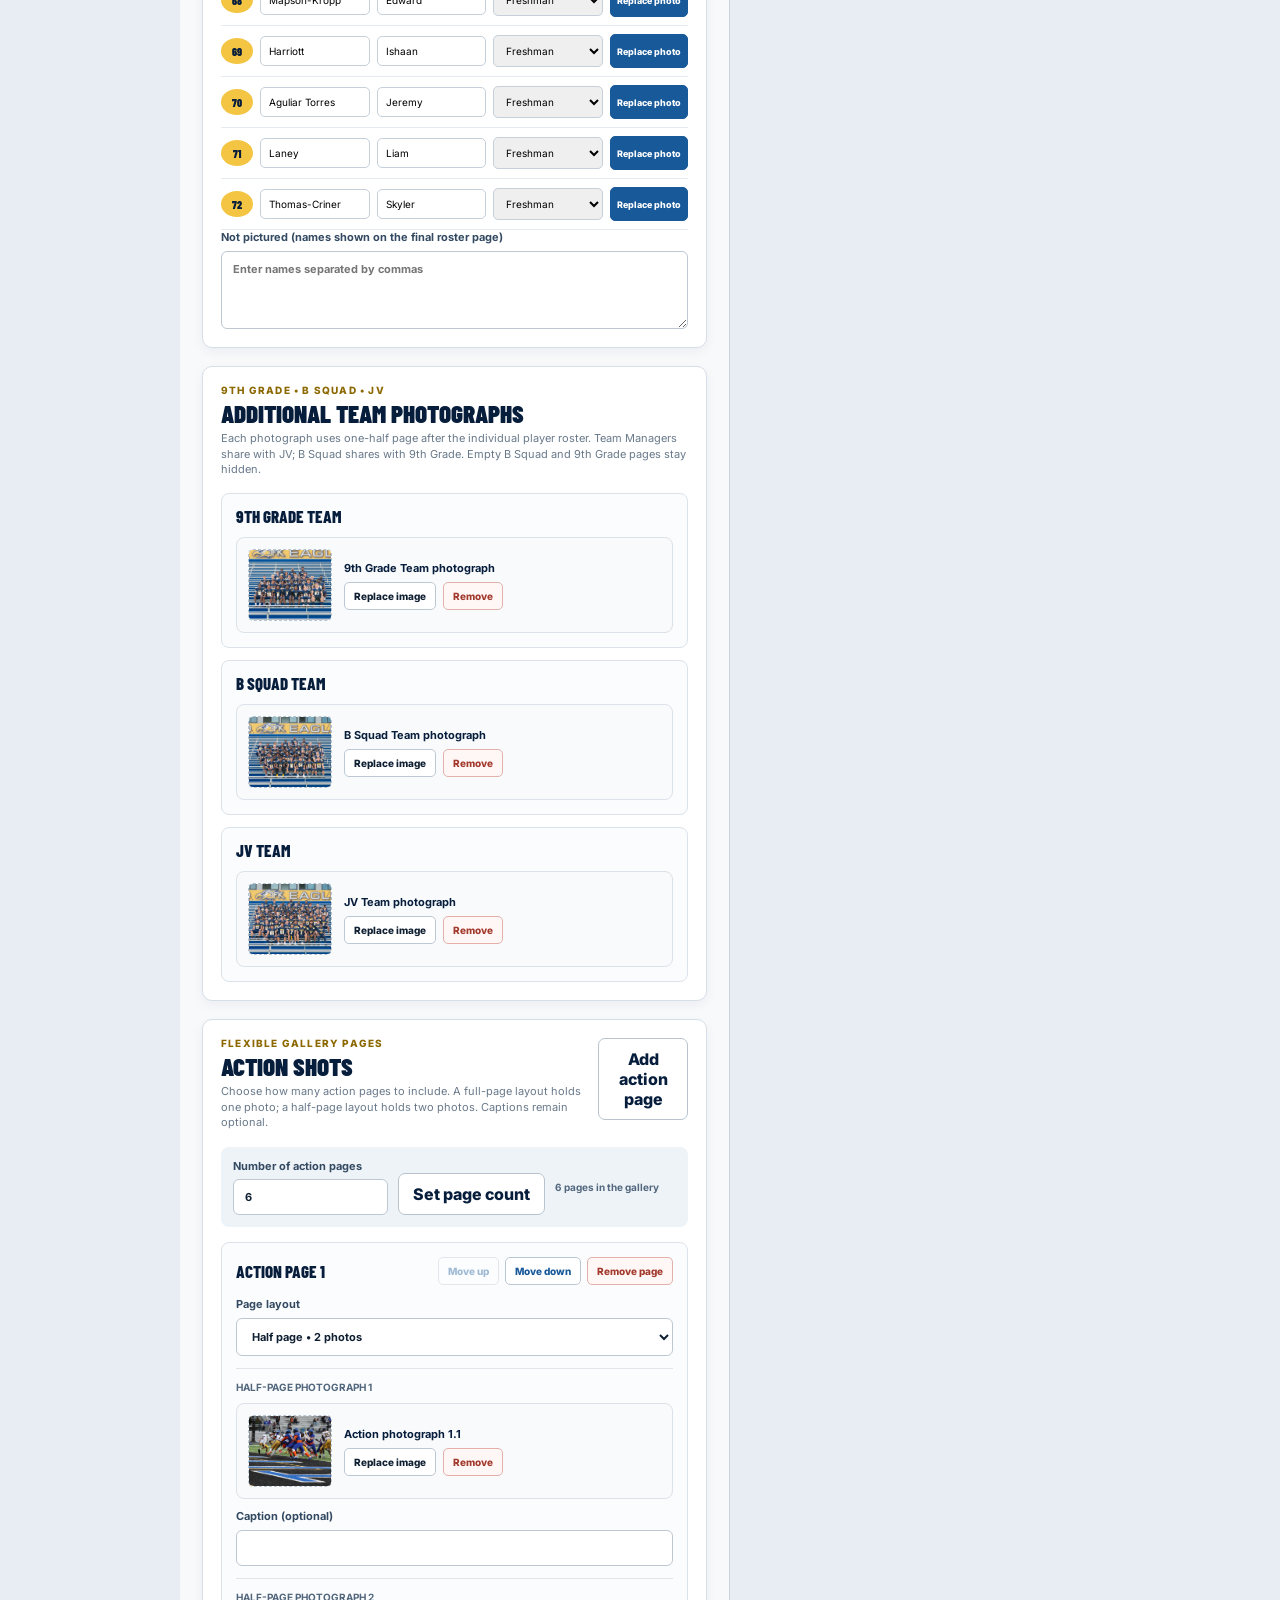
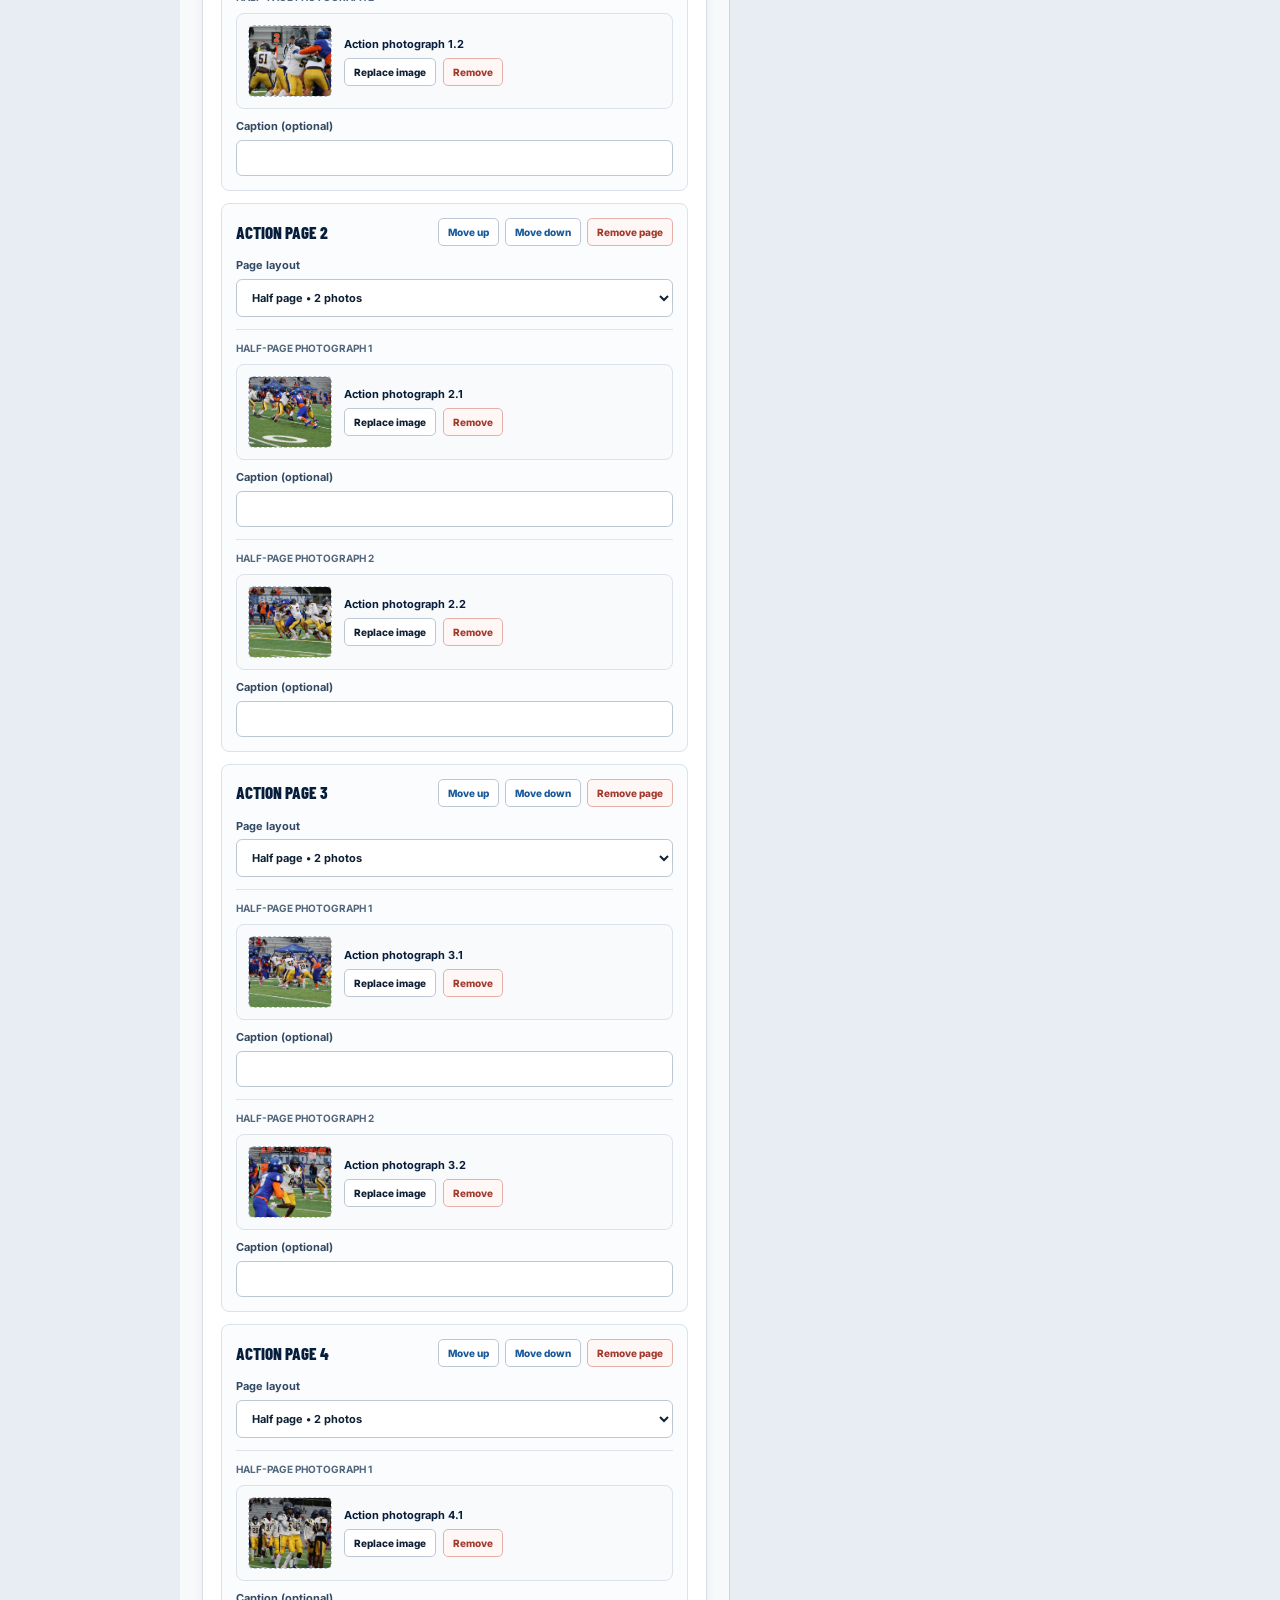
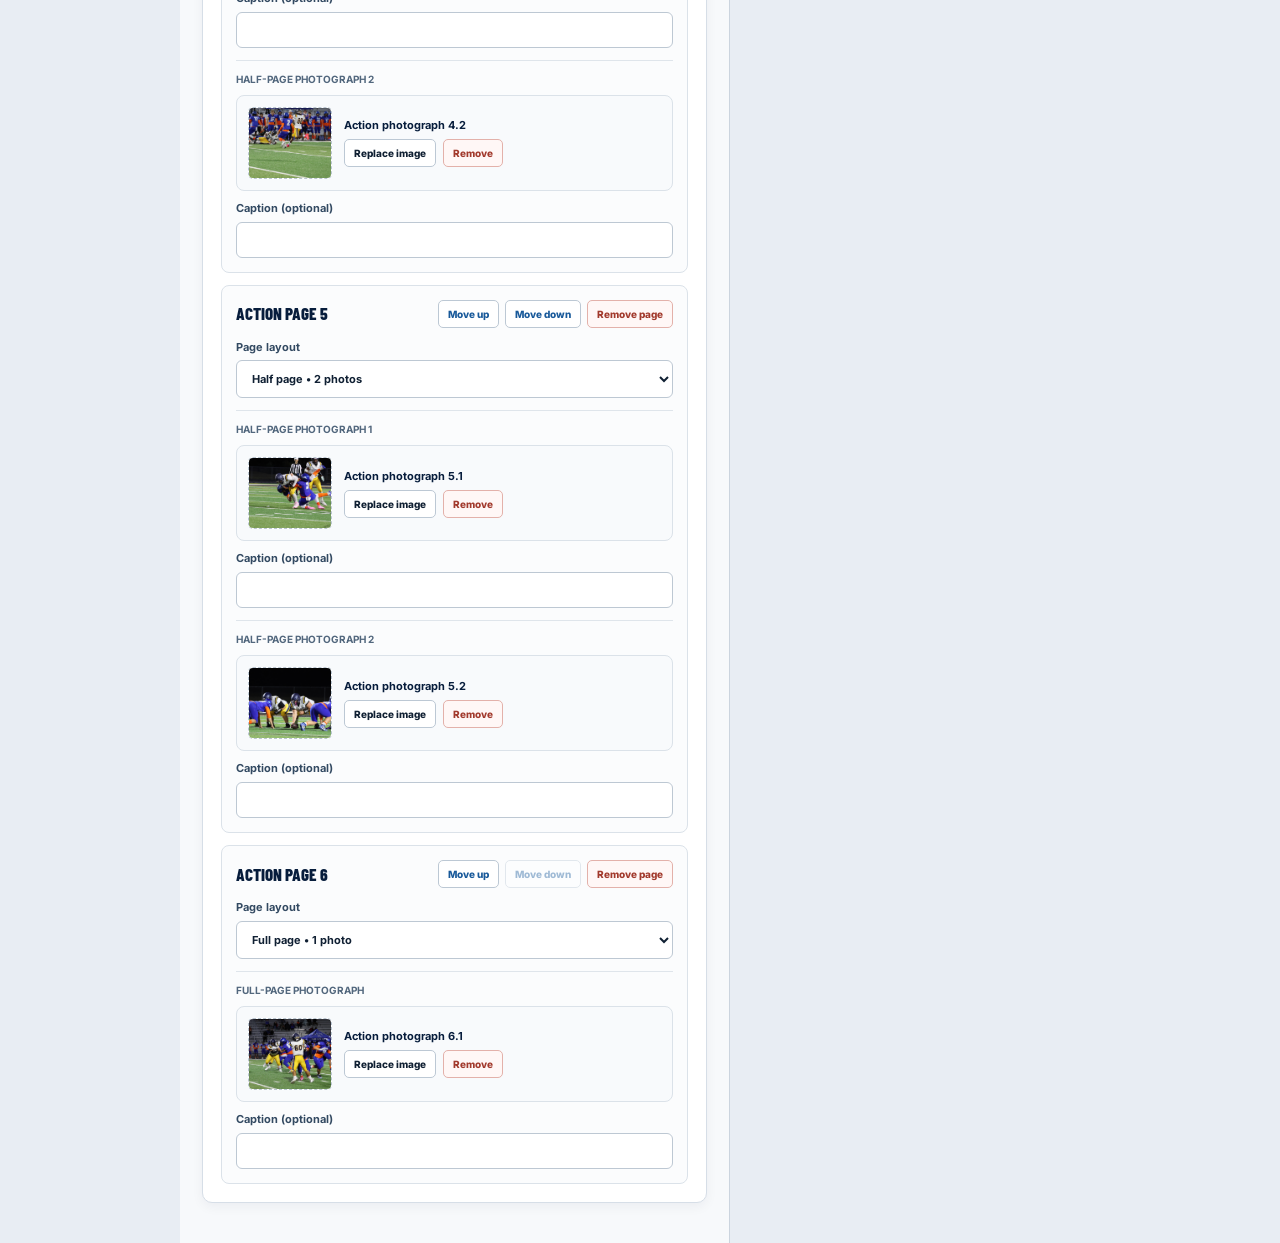
==== commit 57644098: "Restore pancake ticket shape and tighten payment section spacing" ====
--- a/admin/index.html
+++ b/admin/index.html
@@ -9,9 +9,9 @@
     <link rel="preconnect" href="https://fonts.googleapis.com" />
     <link rel="preconnect" href="https://fonts.gstatic.com" crossorigin />
     <link href="https://fonts.googleapis.com/css2?family=Barlow+Condensed:wght@500;600;700;800;900&family=Inter:wght@400;500;600;700&display=swap" rel="stylesheet" />
-    <link rel="stylesheet" href="../styles.css?v=20260928-stripe1" />
+    <link rel="stylesheet" href="../styles.css?v=20260928-ticket2" />
     <link rel="stylesheet" href="./admin.css?v=20260923-roster-order1" />
-    <script type="module" src="./admin.js?v=20260928-stripe1"></script>
+    <script type="module" src="./admin.js?v=20260928-ticket2"></script>
   </head>
   <body class="admin-body">
     <header class="admin-header">
--- a/styles.css
+++ b/styles.css
@@ -436,22 +436,25 @@
 }
 
 /* Optional fundraiser ticket page. */
-.breakfast-page { display: flex; flex-direction: column; background: #071d3c; }
-.breakfast-flyer-wrap { display: flex; width: 100%; height: 79%; flex: 0 0 79%; min-height: 0; }
-.breakfast-flyer-card { position: relative; width: 100%; height: 100%; }
-.breakfast-flyer { display: block; width: 100%; height: 100%; object-fit: fill; }
-.breakfast-venmo { width: 100%; height: 21%; flex: 0 0 21%; display: grid; grid-template-columns: minmax(0, 1fr) 22%; gap: 3%; align-items: center; padding: 1.5% 4%; border: 8px solid var(--navy); color: white; background: var(--navy); }
-.breakfast-venmo-message { min-width: 0; display: grid; grid-template-columns: minmax(0, 1.15fr) minmax(0, .85fr); grid-template-areas: "kicker kicker" "card venmo"; column-gap: 4%; row-gap: clamp(5px, .8vw, 8px); align-content: center; }
-.breakfast-venmo-kicker { margin: 0; color: var(--gold); font: 900 clamp(10px, 1.8vw, 18px)/1 Inter, sans-serif; letter-spacing: .08em; text-transform: uppercase; }
-.breakfast-venmo-kicker { grid-area: kicker; }
-.breakfast-credit-card { position: absolute; z-index: 2; left: 5.25%; right: 5.25%; top: 90.65%; height: 6.95%; display: flex; align-items: center; justify-content: center; padding: .25em 2em; border: 4px solid var(--navy); color: var(--navy); background: #f4ae19; box-shadow: inset 0 0 0 3px #a96d0b; font: 900 clamp(12px, 2.05vw, 21px)/1.05 Georgia, "Times New Roman", serif; letter-spacing: .025em; text-align: center; text-decoration: none; text-transform: uppercase; white-space: pre-line; }
-.breakfast-credit-card:hover, .breakfast-credit-card:focus-visible { color: white; background: #c9870d; outline: 3px solid white; outline-offset: -3px; }
-.breakfast-at-door { grid-area: card; min-width: 0; display: grid; gap: .35em; align-content: center; justify-items: center; padding: .9em 1em; border: 2px solid rgba(244,197,66,.75); border-radius: 8px; color: white; text-align: center; }
-.breakfast-at-door strong { color: var(--gold); font: 900 clamp(13px, 2.2vw, 22px)/1 "Barlow Condensed", Inter, sans-serif; letter-spacing: .035em; text-transform: uppercase; }
-.breakfast-at-door span { font: 750 clamp(8px, 1.2vw, 12px)/1.15 Inter, sans-serif; }
-.breakfast-venmo-details { grid-area: venmo; min-width: 0; display: grid; gap: clamp(5px, .7vw, 7px); align-content: center; justify-items: start; }
-.breakfast-venmo h2 { margin: 0; color: white; font: 900 clamp(18px, 3.3vw, 34px)/.95 "Barlow Condensed", sans-serif; letter-spacing: .02em; text-transform: uppercase; }
-.breakfast-venmo-handle { justify-self: start; display: inline-flex; align-items: center; min-height: 1.75em; margin: 0; padding: .22em .65em .28em; border-radius: 999px; color: var(--gold); background: rgba(244,197,66,.14); font: 800 clamp(10px, 1.8vw, 19px)/1 Inter, sans-serif; }
-.breakfast-venmo-instructions { max-width: 29em; margin: 0; font: 650 clamp(7px, 1.02vw, 11px)/1.25 Inter, sans-serif; }
-.breakfast-venmo-qr { width: 100%; aspect-ratio: 1; overflow: hidden; border: clamp(4px, .8vw, 9px) solid white; border-radius: 4%; background: white; box-shadow: 0 3px 14px rgba(0,0,0,.3); }
+.breakfast-page { display: flex; flex-direction: column; background: var(--navy); container-type: inline-size; }
+.breakfast-page::before, .breakfast-page::after, .breakfast-page .page-number { display: none; }
+.breakfast-flyer-wrap { width: 100%; height: 78%; flex: 0 0 78%; min-height: 0; overflow: hidden; }
+.breakfast-flyer-card { position: relative; width: 100%; height: 100%; overflow: hidden; }
+.breakfast-flyer { display: block; width: 100%; height: 111.86%; object-fit: fill; }
+.breakfast-credit-card { position: relative; display: grid; place-items: center; width: 100%; flex: 0 0 9%; height: 9%; color: var(--navy); text-decoration: none; text-align: center; }
+.breakfast-ticket-shape { position: absolute; inset: 0 1.5%; width: 97%; height: 100%; }
+.breakfast-ticket-copy { position: relative; display: grid; gap: .1em; font: 800 2.9cqw/1 'Barlow Condensed', sans-serif; text-transform: uppercase; letter-spacing: .045em; }
+.breakfast-ticket-copy strong { font-size: 4.1cqw; font-weight: 900; }
+.breakfast-credit-card:focus-visible { outline: 3px solid white; outline-offset: -3px; }
+.breakfast-credit-card:hover { filter: brightness(1.08); }
+.breakfast-venmo { width: 100%; height: 13%; flex: 0 0 13%; display: grid; grid-template-columns: minmax(0, 1fr) 15%; gap: 2%; align-items: center; padding: 1% 3%; color: white; background: var(--navy); }
+.breakfast-venmo-message { min-width: 0; display: grid; grid-template-columns: 43% minmax(0,1fr); gap: 4%; align-items: center; }
+.breakfast-at-door { display: grid; gap: .45em; justify-items: center; padding: .6em .35em; border: 1px solid var(--gold); border-radius: 6px; text-align: center; }
+.breakfast-at-door strong { color: var(--gold); font: 900 2.6cqw/1.05 'Barlow Condensed', sans-serif; text-transform: uppercase; }
+.breakfast-at-door span { font: 700 1.35cqw/1.15 Inter, sans-serif; }
+.breakfast-venmo-details { min-width: 0; display: grid; gap: .4cqw; justify-items: start; }
+.breakfast-venmo h2 { margin: 0; font: 900 3.4cqw/1 'Barlow Condensed', sans-serif; text-transform: uppercase; }
+.breakfast-venmo-handle { display: inline-block; padding: .2em .55em; border-radius: 999px; color: var(--gold); background: rgba(244,197,66,.14); font: 800 1.85cqw/1.2 Inter, sans-serif; }
+.breakfast-venmo-instructions { margin: 0; font: 600 1.15cqw/1.3 Inter, sans-serif; }
+.breakfast-venmo-qr { width: 100%; aspect-ratio: 1; border: 5px solid white; border-radius: 5px; background: white; }
 .breakfast-venmo-qr img { display: block; width: 100%; height: 100%; object-fit: contain; }
